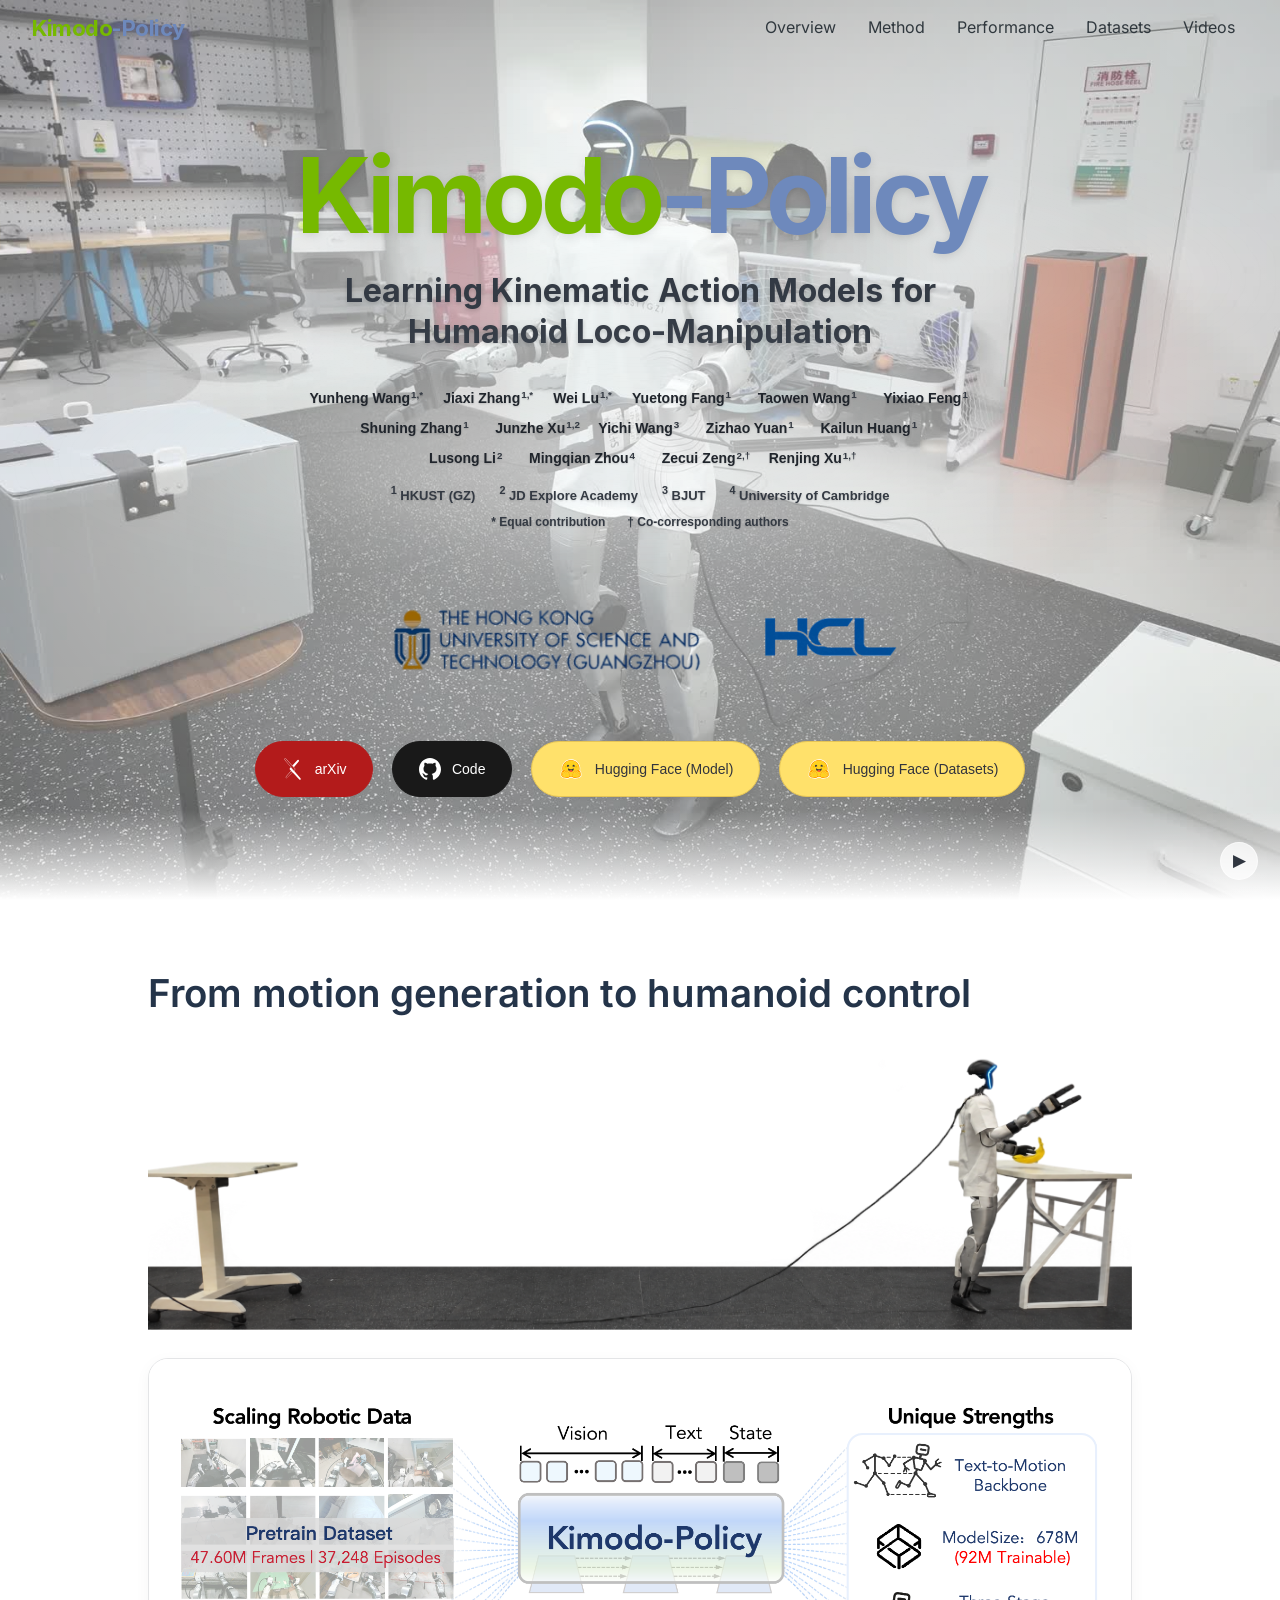
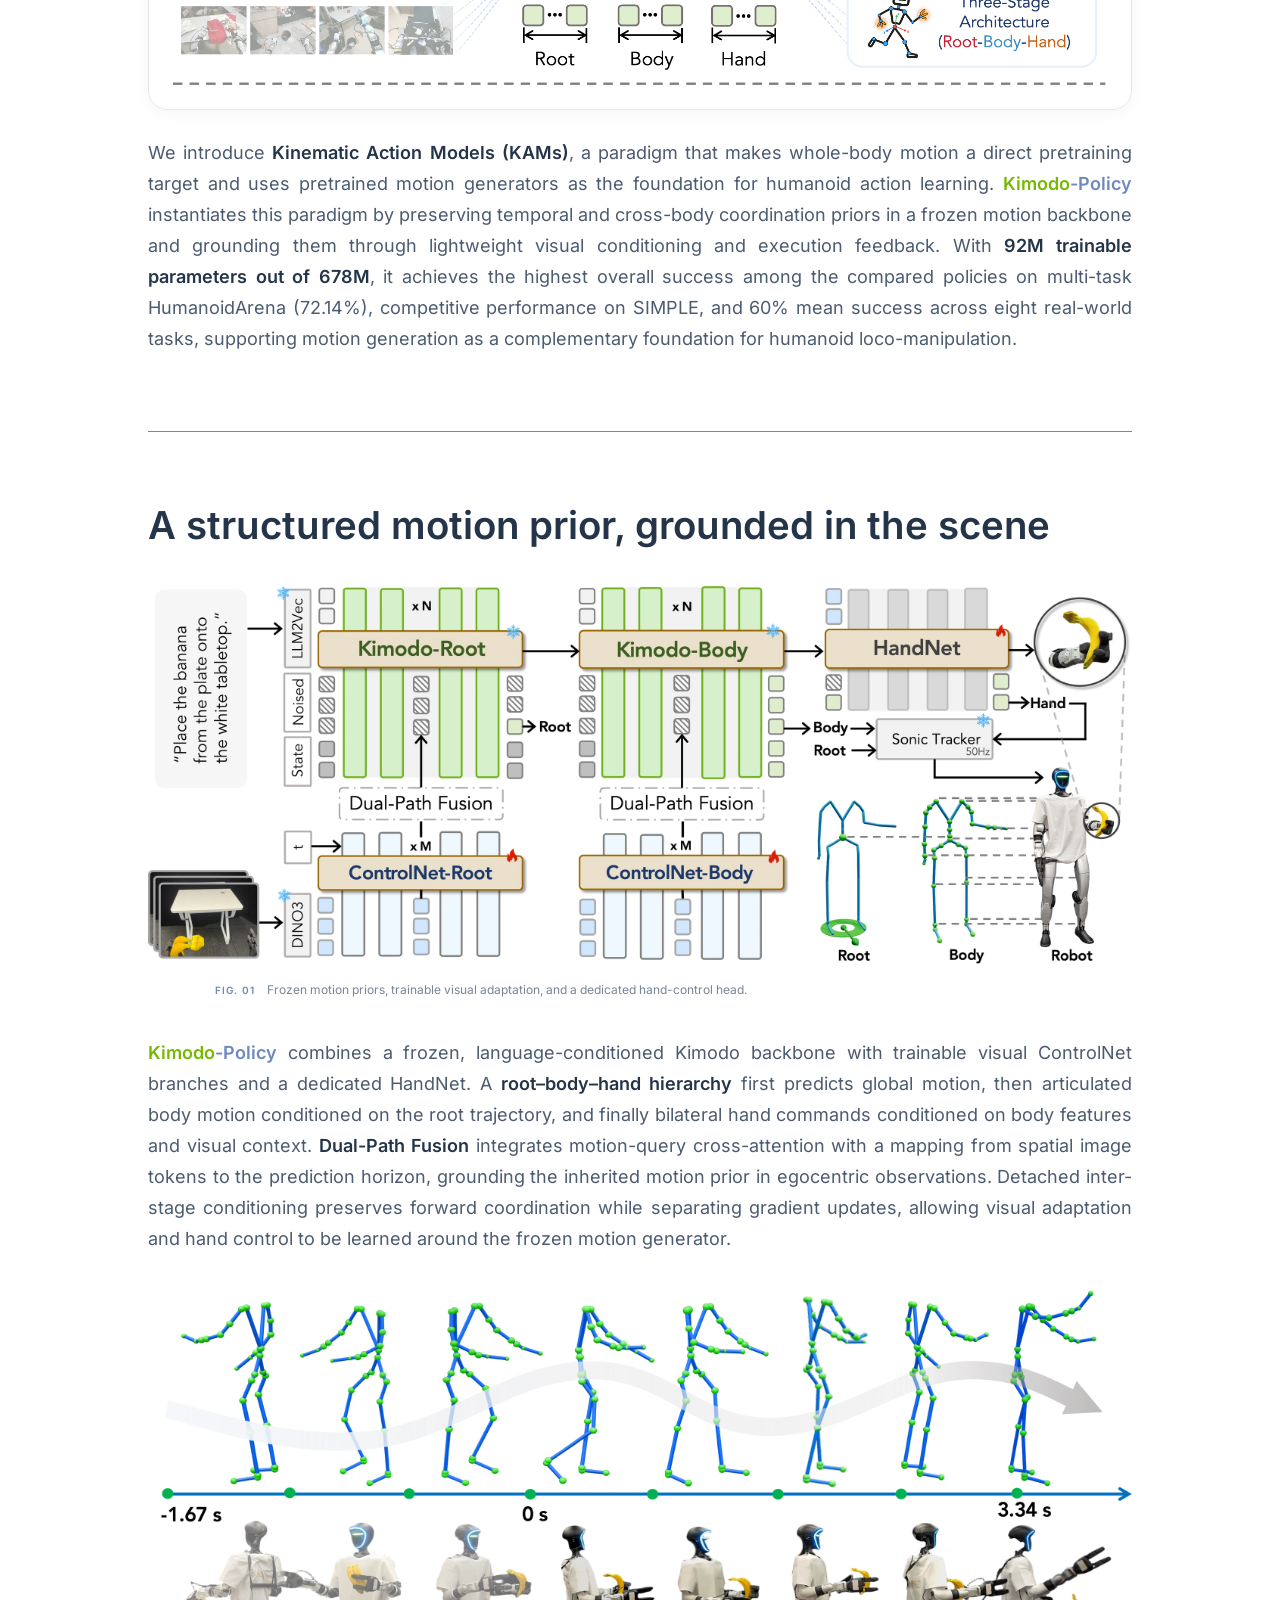
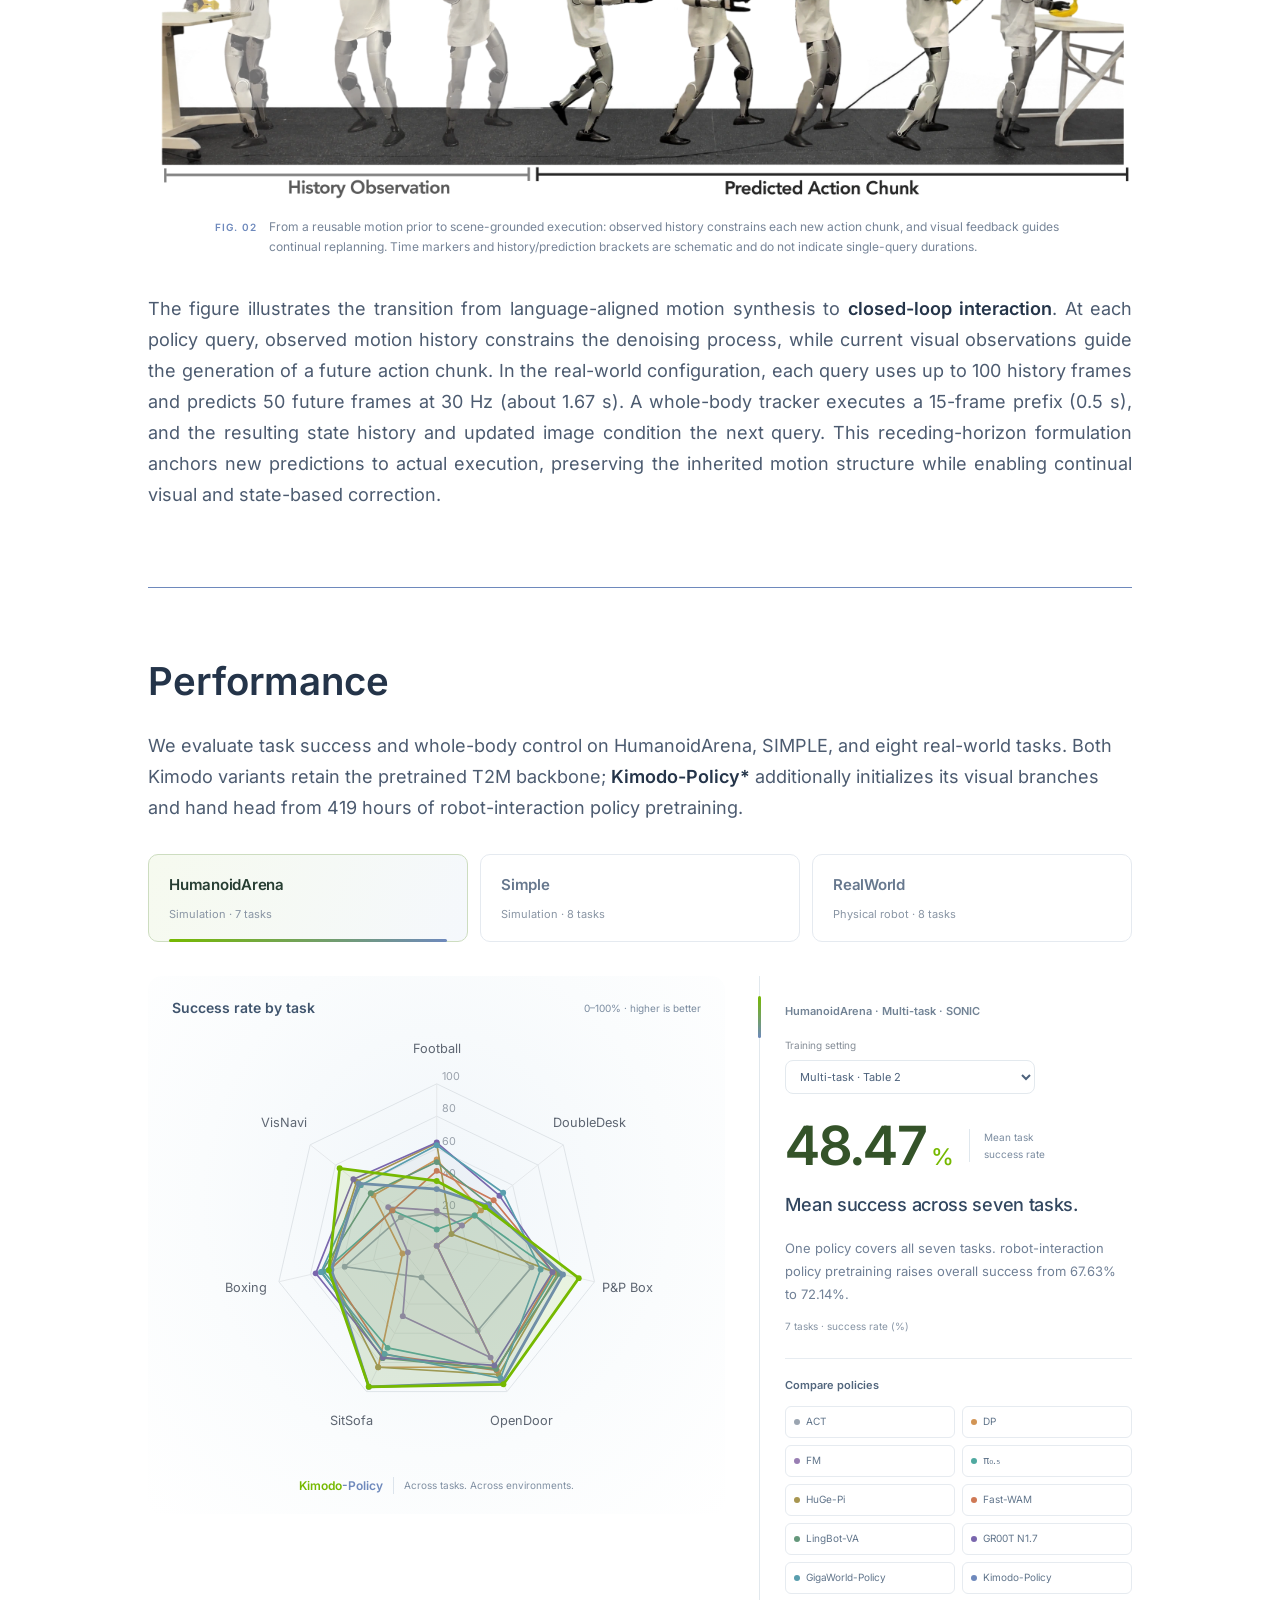
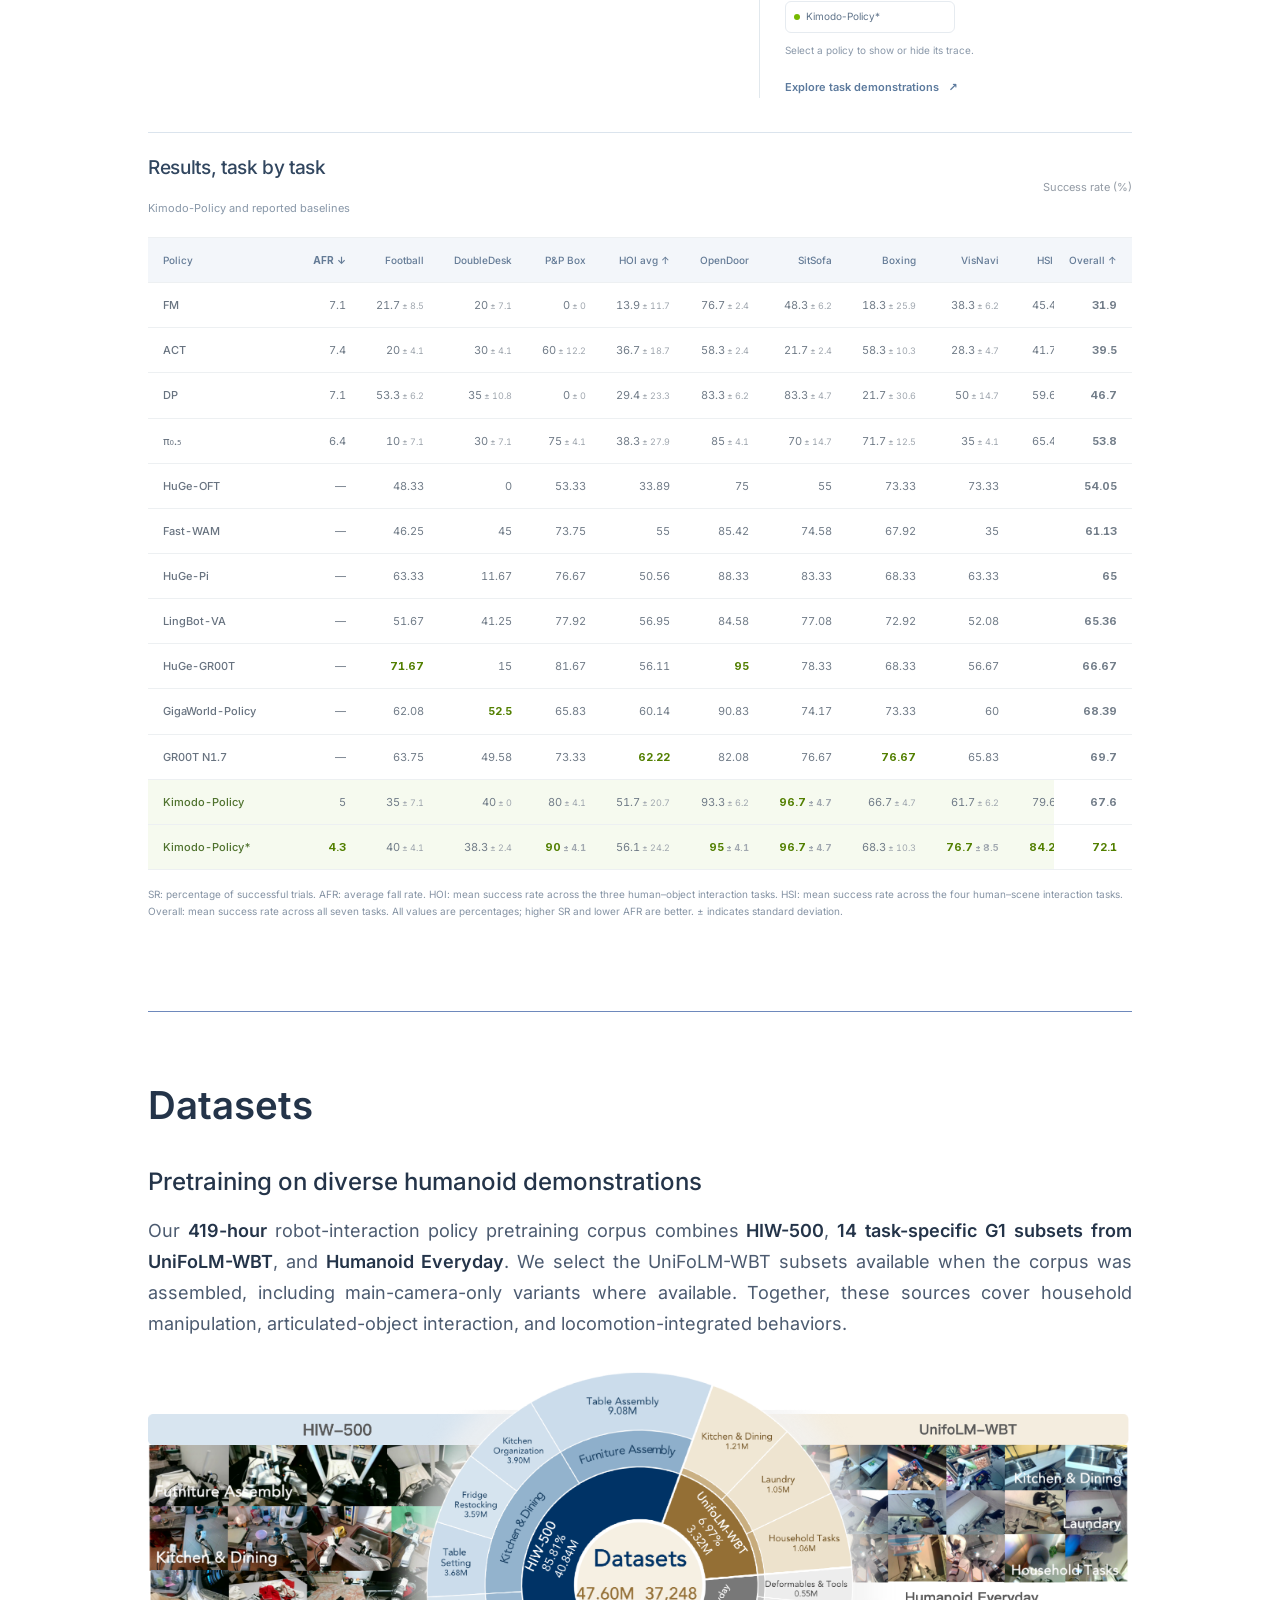
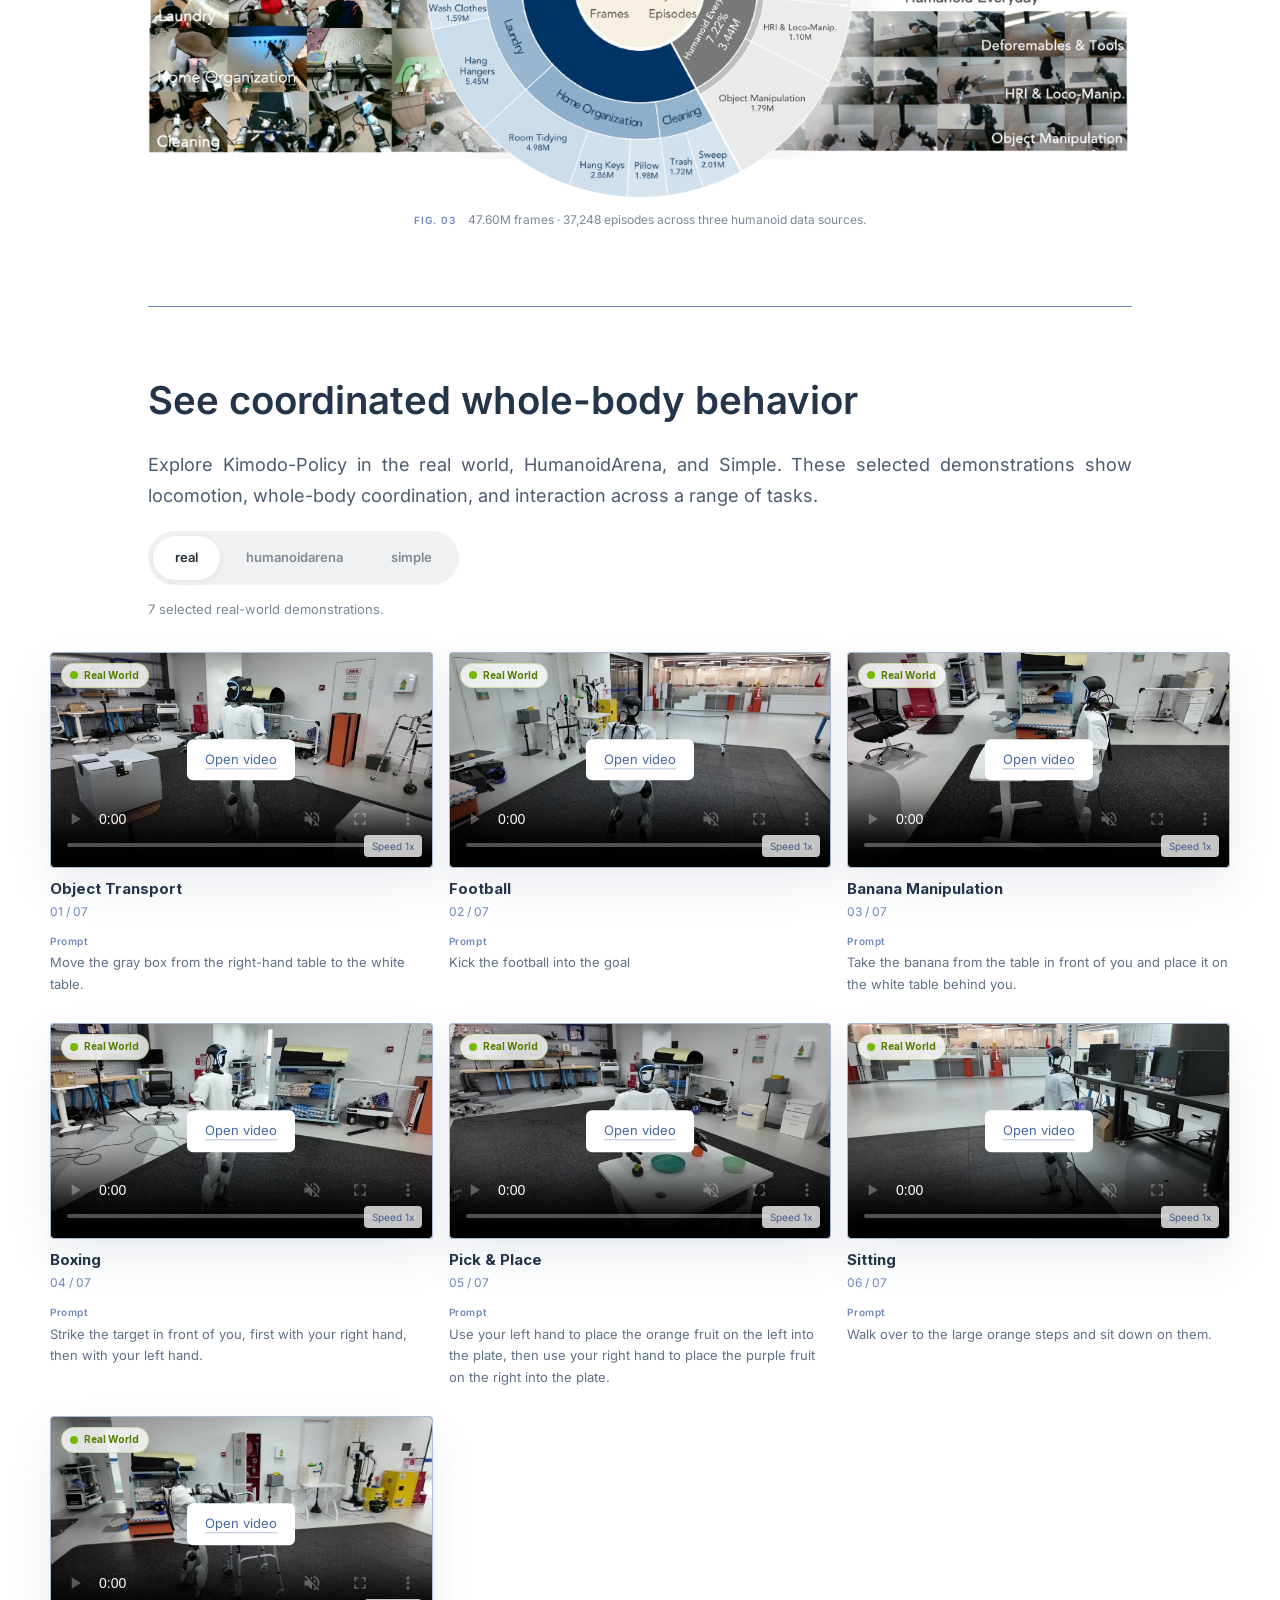
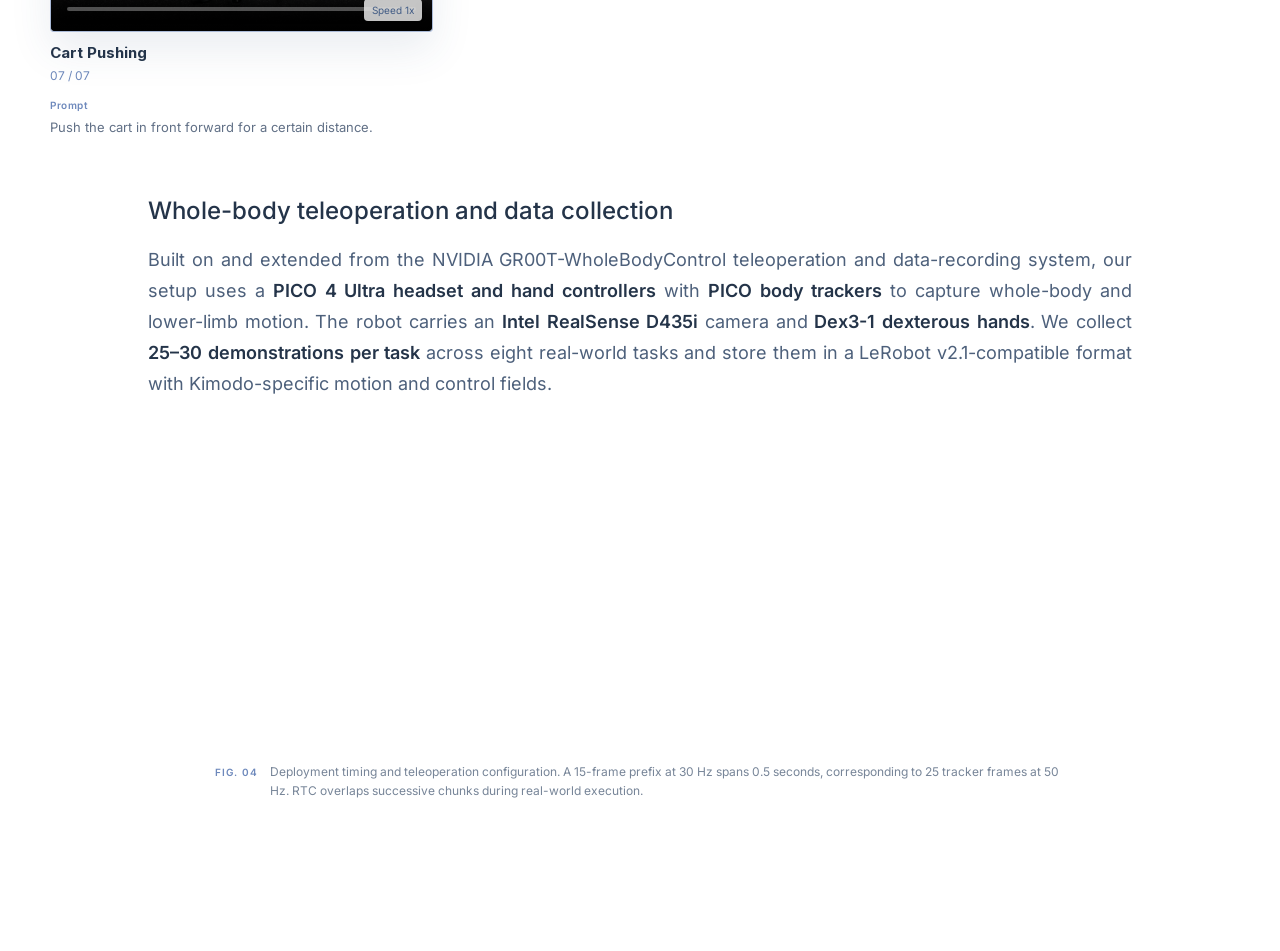
==== index.html @ 3dc5b8a3 "Align website results and descriptions with published arXiv paper" ====
<!doctype html>
<html lang="en">
<head>
<meta charset="utf-8"><meta name="viewport" content="width=device-width, initial-scale=1">
<title>Kimodo-Policy: Learning Kinematic Action Models for Humanoid Loco-Manipulation</title>
<meta name="description" content="Kimodo-Policy introduces Kinematic Action Models: adapting pretrained text-to-motion priors for visually grounded, closed-loop humanoid control through root–body–hand generation.">
<link rel="icon" type="image/png" href="figure/icon.png?v=b0da17e1">
<meta name="theme-color" content="#ffffff"><link rel="stylesheet" href="styles.css?v=20261109-cover2">
<link rel="preload" href="assets/inter-latin-bold.woff2" as="font" type="font/woff2" crossorigin>
</head>
<body><header class="site-header">
<nav class="sticky-nav" aria-label="Site navigation">
<a class="nav-brand" href="#top"><span class="kimodo">Kimodo</span><span class="policy">-Policy</span></a>
<div class="sticky-nav-links">
<a href="#overview">Overview</a>
<a href="#method">Method</a>
<a href="#performance">Performance</a>
<a href="#datasets">Datasets</a>
<a href="#videos">Videos</a>
</div></nav></header><main>
<section id="top" class="hero" aria-labelledby="paper-title">
<div class="hero-background" aria-hidden="true"><video id="cover-video" class="cover-player is-active" muted playsinline preload="auto" width="1920" height="1080" poster="assets/transportation-poster.jpg" tabindex="-1"></video><video id="cover-video-next" class="cover-player" muted playsinline preload="none" width="1920" height="1080" tabindex="-1"></video></div>
<div class="hero-content">
<h1 id="paper-title"><span class="paper-brand"><span class="kimodo">Kimodo</span><span class="policy">-Policy</span></span><span class="paper-title-detail">Learning Kinematic Action Models for <span class="paper-title-ending">Humanoid Loco-Manipulation</span></span></h1>
<div class="hero-byline"><div class="authors" aria-label="Authors">
<div class="author-row"><span>Yunheng Wang<sup>1,*</sup></span><span>Jiaxi Zhang<sup>1,*</sup></span><span>Wei Lu<sup>1,*</sup></span><span>Yuetong Fang<sup>1</sup></span><span>Taowen Wang<sup>1</sup></span><span>Yixiao Feng<sup>1</sup></span></div>
<div class="author-row"><span>Shuning Zhang<sup>1</sup></span><span>Junzhe Xu<sup>1,2</sup></span><span>Yichi Wang<sup>3</sup></span><span>Zizhao Yuan<sup>1</sup></span><span>Kailun Huang<sup>1</sup></span></div>
<div class="author-row"><span>Lusong Li<sup>2</sup></span><span>Mingqian Zhou<sup>4</sup></span><span>Zecui Zeng<sup>2,†</sup></span><span>Renjing Xu<sup>1,†</sup></span></div>
</div>
<p class="affiliations"><span><sup>1</sup> HKUST (GZ)</span><span><sup>2</sup> JD Explore Academy</span><span><sup>3</sup> BJUT</span><span><sup>4</sup> University of Cambridge</span></p>
<p class="author-notes"><span>* Equal contribution</span><span>† Co-corresponding authors</span></p></div>
<div class="affiliation-logos"><img class="university-logo" src="cover-media/hksutgz.png" width="330" height="81" alt="The Hong Kong University of Science and Technology (Guangzhou)"><img class="lab-logo" src="cover-media/hcllab.png" width="532" height="532" alt="Humanoid Computing Lab"></div>
<div class="hero-actions">
<a class="button button-arxiv" href="https://arxiv.org/pdf/2611.11554" target="_blank" rel="noopener noreferrer" title="Read the paper (PDF)"><img class="brand-logo" src="assets/arxiv.svg" alt="" width="22" height="22"> arXiv</a>
<a class="button button-code" href="https://github.com/kimodo-policy/kimodo-policy" target="_blank" rel="noopener noreferrer"><img class="brand-logo" src="assets/github.svg" alt="" width="22" height="22"> Code</a>
<a class="button button-huggingface" href="https://huggingface.co/YunhengWang/kimodo-policy" target="_blank" rel="noopener noreferrer"><img class="brand-logo" src="assets/huggingface.svg" alt="" width="26" height="26"> Hugging Face (Model)</a>
<a class="button button-huggingface" href="https://huggingface.co/datasets/YunhengWang/kimodo-policy" target="_blank" rel="noopener noreferrer"><img class="brand-logo" src="assets/huggingface.svg" alt="" width="26" height="26"> Hugging Face (Datasets)</a>
</div></div>
<button class="video-toggle" type="button" aria-label="Pause background video" aria-pressed="false"><span aria-hidden="true">Ⅱ</span></button>
</section>
<article class="paper-content" aria-label="Kimodo-Policy research overview">
<section id="overview" class="paper-section" aria-labelledby="overview-title">
<h2 id="overview-title">From motion generation to humanoid control</h2>
<div class="overview-visuals">
<figure class="overview-motion" aria-label="From skeletal motion through articulated humanoid motion to real-world execution">
<img class="overview-motion-sequence" data-src="figure/overview0.png" width="3615" height="1024" alt="A whole-body motion sequence progresses from a skeletal representation to a physical humanoid manipulating a banana." decoding="async">
<img class="overview-motion-overlay" data-src="figure/overviewbackground.png" width="4373" height="1157" alt="" aria-hidden="true" decoding="async">
</figure>
<figure class="overview-diagram">
<div class="overview-diagram-image"><img data-src="figure/overview.png" width="3620" height="1173" alt="Kimodo-Policy combines pretraining demonstrations, a text-to-motion backbone, and a root–body–hand architecture, with 678M total parameters and 92M trainable parameters." loading="lazy" decoding="async"></div>
</figure>
</div>
<p>We introduce <strong>Kinematic Action Models (KAMs)</strong>, a paradigm that makes whole-body motion a direct pretraining target and uses pretrained motion generators as the foundation for humanoid action learning. <strong class="project-name"><span class="kimodo">Kimodo</span><span class="policy">-Policy</span></strong> instantiates this paradigm by preserving temporal and cross-body coordination priors in a frozen motion backbone and grounding them through lightweight visual conditioning and execution feedback. With <strong>92M trainable parameters out of 678M</strong>, it achieves the highest overall success among the compared policies on multi-task HumanoidArena (72.14%), competitive performance on SIMPLE, and 60% mean success across eight real-world tasks, supporting motion generation as a complementary foundation for humanoid loco-manipulation.</p>
</section>
<section id="method" class="paper-section" aria-labelledby="method-title">
<h2 id="method-title">A structured motion prior, grounded in the scene</h2>
<figure class="paper-figure"><img data-src="figure/method-20261107.webp" width="2600" height="1018" alt="Frozen Kimodo root and body denoisers with trainable visual ControlNet branches and HandNet." loading="lazy" decoding="async"><figcaption><span class="figure-number">FIG. 01</span><span class="figure-caption-text">Frozen motion priors, trainable visual adaptation, and a dedicated hand-control head.</span></figcaption></figure>
<p><strong class="project-name"><span class="kimodo">Kimodo</span><span class="policy">-Policy</span></strong> combines a frozen, language-conditioned Kimodo backbone with trainable visual ControlNet branches and a dedicated HandNet. A <strong>root–body–hand hierarchy</strong> first predicts global motion, then articulated body motion conditioned on the root trajectory, and finally bilateral hand commands conditioned on body features and visual context. <strong>Dual-Path Fusion</strong> integrates motion-query cross-attention with a mapping from spatial image tokens to the prediction horizon, grounding the inherited motion prior in egocentric observations. Detached inter-stage conditioning preserves forward coordination while separating gradient updates, allowing visual adaptation and hand control to be learned around the frozen motion generator.</p>
<figure class="paper-figure"><img data-src="figure/motion-prior-transfer-20261109.webp" width="2600" height="1358" alt="A skeletal motion sequence above a physical humanoid transporting a banana, illustrating motion-history constraints and predicted action chunks." loading="lazy" decoding="async"><figcaption><span class="figure-number">FIG. 02</span><span class="figure-caption-text">From a reusable motion prior to scene-grounded execution: observed history constrains each new action chunk, and visual feedback guides continual replanning. Time markers and history/prediction brackets are schematic and do not indicate single-query durations.</span></figcaption></figure>
<p>The figure illustrates the transition from language-aligned motion synthesis to <strong>closed-loop interaction</strong>. At each policy query, observed motion history constrains the denoising process, while current visual observations guide the generation of a future action chunk. In the real-world configuration, each query uses up to 100 history frames and predicts 50 future frames at 30 Hz (about 1.67 s). A whole-body tracker executes a 15-frame prefix (0.5 s), and the resulting state history and updated image condition the next query. This receding-horizon formulation anchors new predictions to actual execution, preserving the inherited motion structure while enabling continual visual and state-based correction.</p>
</section>
<section id="performance" class="paper-section evaluation" aria-labelledby="performance-title">
<h2 id="performance-title">Performance</h2>
<p>We evaluate task success and whole-body control on HumanoidArena, SIMPLE, and eight real-world tasks. Both Kimodo variants retain the pretrained T2M backbone; <strong>Kimodo-Policy*</strong> additionally initializes its visual branches and hand head from 419 hours of robot-interaction policy pretraining.</p>
<div class="eval-tabs" role="tablist" aria-label="Evaluation benchmark">
<button id="eval-tab-arena" role="tab" aria-selected="true" aria-controls="eval-panel" data-benchmark="arena"><span>HumanoidArena</span><small>Simulation · 7 tasks</small></button>
<button id="eval-tab-simple" role="tab" aria-selected="false" aria-controls="eval-panel" tabindex="-1" data-benchmark="simple"><span>Simple</span><small>Simulation · 8 tasks</small></button>
<button id="eval-tab-real" role="tab" aria-selected="false" aria-controls="eval-panel" tabindex="-1" data-benchmark="real"><span>RealWorld</span><small>Physical robot · 8 tasks</small></button>
</div>
<div class="eval-panel" id="eval-panel" role="tabpanel" aria-labelledby="eval-tab-arena" tabindex="0">
<div class="eval-chart"><div class="eval-chart-heading"><h3 id="eval-chart-title">Success rate by task</h3><span>0–100% · higher is better</span></div>
<div id="eval-radar-wrap"><svg id="eval-radar" viewBox="0 0 560 460" role="img" aria-label="Success rate by task; exact values in the following table"></svg></div><div id="eval-bars" hidden></div>
<div class="eval-chart-caption"><span class="kimodo">Kimodo</span><span class="policy">-Policy</span><span>Across tasks. Across environments.</span></div>
</div>
<div class="eval-story"><span class="eval-eyebrow" id="eval-eyebrow"></span>
<label class="eval-setting" id="eval-setting">Training setting<select id="arena-setting"><option value="multi">Multi-task · Table 2</option><option value="single">Single-task · Table 1</option></select></label>
<div class="eval-result"><div class="eval-big"><span id="eval-value">72.14</span><span>%</span></div><span class="eval-result-label">Mean task<br>success rate</span></div>
<h3 id="eval-title"></h3><p id="eval-description"></p><div class="eval-footnote" id="eval-footnote"></div>
<div class="eval-models"><h4>Compare policies</h4><div id="eval-legend" class="eval-legend" role="group" aria-label="Toggle model results"></div><p class="eval-hint" id="eval-hint">Select a policy to show or hide its trace.</p></div>
<a class="eval-video-link" href="#videos">Explore task demonstrations <span aria-hidden="true">↗</span></a>
</div></div>
<div class="eval-comparison"><div class="eval-comparison-heading"><div><h3>Results, task by task</h3><p class="eval-table-subtitle">Kimodo-Policy and reported baselines</p></div><span>Success rate (%)</span></div>
<div class="eval-table-scroll" role="region" aria-label="Evaluation values; scroll horizontally for all tasks" tabindex="0"><table id="eval-table"><caption class="sr-only">Success rates reported in the Kimodo-Policy paper</caption><thead></thead><tbody></tbody></table></div><p id="eval-table-note"></p></div>
</section>
<section id="datasets" class="paper-section" aria-labelledby="datasets-title">
<h2 id="datasets-title">Datasets</h2>
<h3 id="pretraining">Pretraining on diverse humanoid demonstrations</h3>
<p>Our <strong>419-hour</strong> robot-interaction policy pretraining corpus combines <strong>HIW-500</strong>, <strong>14 task-specific G1 subsets from UniFoLM-WBT</strong>, and <strong>Humanoid Everyday</strong>. We select the UniFoLM-WBT subsets available when the corpus was assembled, including main-camera-only variants where available. Together, these sources cover household manipulation, articulated-object interaction, and locomotion-integrated behaviors.</p>
<figure class="pretrain-figure">
<div class="pretrain-composition" aria-label="Pretraining dataset composition">
<div class="pretrain-part pretrain-left" tabindex="0" role="img" aria-label="HIW-500: household task demonstrations"><img data-src="figure/pretrainleft.png" width="2439" height="1770" alt="" loading="lazy" decoding="async"></div>
<div class="pretrain-part pretrain-middle" tabindex="0" role="img" aria-label="Dataset composition: 47.60 million frames and 37,248 episodes"><img data-src="figure/pretrainmiddle.png" width="2657" height="2162" alt="" loading="lazy" decoding="async"></div>
<div class="pretrain-part pretrain-right" tabindex="0" role="img" aria-label="UniFoLM-WBT and Humanoid Everyday task demonstrations"><img data-src="figure/pretrainright.png" width="2719" height="1773" alt="" loading="lazy" decoding="async"></div>
</div><figcaption><span class="figure-number">FIG. 03</span><span class="figure-caption-text">47.60M frames · 37,248 episodes across three humanoid data sources.</span></figcaption></figure>
</section>
<section id="videos" class="paper-section video-gallery" aria-labelledby="videos-title">
<h2 id="videos-title">See coordinated whole-body behavior</h2>
<p>Explore Kimodo-Policy in the real world, HumanoidArena, and Simple. These selected demonstrations show locomotion, whole-body coordination, and interaction across a range of tasks.</p>
<div class="eval-tabs video-tabs" role="tablist" aria-label="Video benchmark">
<button id="video-tab-real" type="button" role="tab" aria-selected="true" aria-controls="video-panel" data-video-set="real">real</button>
<button id="video-tab-humanoidarena" type="button" role="tab" aria-selected="false" aria-controls="video-panel" tabindex="-1" data-video-set="humanoidarena">humanoidarena</button>
<button id="video-tab-simple" type="button" role="tab" aria-selected="false" aria-controls="video-panel" tabindex="-1" data-video-set="simple">simple</button>
</div>
<p id="video-summary" class="video-summary" aria-live="polite"></p>
<div id="video-panel" role="tabpanel" aria-labelledby="video-tab-real" tabindex="0"><div id="task-video-grid" class="task-video-grid"></div></div>
<div id="real-deployment" class="real-deployment">
<h3>Whole-body teleoperation and data collection</h3>
<p>Built on and extended from the NVIDIA GR00T-WholeBodyControl teleoperation and data-recording system, our setup uses a <strong>PICO 4 Ultra headset and hand controllers</strong> with <strong>PICO body trackers</strong> to capture whole-body and lower-limb motion. The robot carries an <strong>Intel RealSense D435i</strong> camera and <strong>Dex3-1 dexterous hands</strong>. We collect <strong>25–30 demonstrations per task</strong> across eight real-world tasks and store them in a LeRobot v2.1-compatible format with Kimodo-specific motion and control fields.</p>
<figure class="paper-figure"><img data-src="figure/deployment-setup-20261107.webp" width="2600" height="829" alt="Closed-loop execution timing with overlapping action chunks, alongside PICO 4 Ultra teleoperation, D435i camera, and Dex3-1 hands." loading="lazy" decoding="async"><figcaption><span class="figure-number">FIG. 04</span><span class="figure-caption-text">Deployment timing and teleoperation configuration. A 15-frame prefix at 30 Hz spans 0.5 seconds, corresponding to 25 tracker frames at 50 Hz. RTC overlaps successive chunks during real-world execution.</span></figcaption></figure>
</div>
<noscript><p>Enable JavaScript to browse the video collections.</p></noscript>
</section>
</article>
</main><script src="script.js"></script><script src="performance-data.js?v=20261110-arxiv"></script><script src="performance.js?v=20261110-arxiv"></script><script src="videos-data.js?v=20261107-r6"></script><script src="videos.js?v=20261107-r6"></script></body></html>
---- styles.css ----
@font-face{font-family:Inter;src:url('assets/inter-latin-bold.woff2') format('woff2');font-weight:700;font-display:swap}
:root{--background:#fff;--content-inset:0px;--font-sans:-apple-system,BlinkMacSystemFont,'Segoe UI','Helvetica Neue',Arial,sans-serif}
*{box-sizing:border-box}body{margin:0;background:#fff;color:#242629;font-family:var(--font-sans);line-height:1.65;-webkit-font-smoothing:antialiased}a{color:inherit;text-decoration:none}button{font:inherit}p{margin-top:0}:focus-visible{outline:3px solid #6e89bc;outline-offset:5px}
.hero {
  --hero-video-opacity: 0.82;
  --hero-inset: clamp(32px, 5vh, 88px);
  position: relative;
  isolation: isolate;
  overflow: hidden;
  text-align: center;
  display: flex;
  flex-direction: column;
  justify-content: center;
  min-height: 100vh;
  min-height: 100dvh;
  /* Fill the viewport while keeping the sidebar gutter for the sections below. */
  margin-left: calc(-1 * var(--content-inset));
  padding-block: var(--hero-inset);
}
.hero-background {
  position: absolute;
  inset: 0;
  z-index: -1;
  pointer-events: none;
  background: var(--background);
}
.hero-background video {
  display: block;
  width: 100%;
  height: 100%;
  object-fit: cover;
  object-position: center;
  opacity: var(--hero-video-opacity);
}
.hero-background::after {
  content: '';
  position: absolute;
  inset: 0;
  background:
    radial-gradient(ellipse at 50% 45%, rgb(255 255 255 / 50%) 0%, rgb(255 255 255 / 32%) 55%, rgb(255 255 255 / 6%) 100%),
    linear-gradient(to bottom, transparent 90%, #fff 100%);
}
.hero-content {
  display: flex;
  flex-direction: column;
  justify-content: space-between;
  gap: 36px;
  width: min(1600px, calc(100% - clamp(40px, 10vw, 280px)));
  min-height: min(940px, calc(92dvh - 2 * var(--hero-inset)));
}
.hero-byline {
  position: relative;
  isolation: isolate;
  display: flex;
  flex-direction: column;
  align-items: center;
  color: #20252c;
  font-weight: 600;
  text-shadow: 0 1px 2px rgb(0 0 0 / 16%);
}
#paper-title::before,
.hero-byline::before {
  content: '';
  position: absolute;
  z-index: -1;
  pointer-events: none;
  /* Feather only the scrim; the video and lettering keep their sharpness. */
  filter: blur(clamp(20px, 2.5vw, 40px));
}
#paper-title::before {
  inset: -56px -88px;
  background: radial-gradient(ellipse closest-side at 50% 60%,
    rgb(255 255 255 / 30%) 0%,
    rgb(255 255 255 / 25%) 30%,
    rgb(255 255 255 / 14%) 55%,
    rgb(255 255 255 / 5%) 76%,
    rgb(255 255 255 / 0%) 100%);
}
.hero-byline::before {
  inset: -48px -72px;
  background: radial-gradient(ellipse closest-side,
    rgb(255 255 255 / 38%) 0%,
    rgb(255 255 255 / 30%) 30%,
    rgb(255 255 255 / 17%) 55%,
    rgb(255 255 255 / 6%) 76%,
    rgb(255 255 255 / 0%) 100%);
}
.hero-byline sup {
  color: #343a43;
}

.authors {
  display: grid;
  grid-template-columns: repeat(5, max-content);
  align-self: center;
  justify-content: space-between;
  width: min(100%, clamp(760px, 60vw, 1240px));
  gap: 14px clamp(8px, 1vw, 24px);
  font-size: clamp(16px, 1.05vw, 24px);
}
.authors > span,
.affiliations > span {
  white-space: nowrap;
}
.authors sup,
.affiliations sup {
  position: relative;
  top: -0.5em;
  line-height: 0;
  vertical-align: baseline;
}
.authors sup {
  display: inline-block;
  width: 0;
  margin-left: 0;
  left: 2px;
  text-align: left;
  font-size: 0.7em;
}
.affiliations {
  display: flex;
  flex-wrap: wrap;
  justify-content: center;
  gap: 6px clamp(22px, 3vw, 64px);
  color: #343a43;
  font-size: clamp(14px, 1vw, 20px);
  margin: 22px 0 0;
}
.author-notes {
  display: flex;
  flex-wrap: wrap;
  justify-content: center;
  gap: 4px 28px;
  margin: 12px 0 0;
  color: #343a43;
  font-size: clamp(12px, 0.72vw, 16px);
}
.hero-actions {
  display: flex;
  justify-content: center;
  flex-wrap: wrap;
  gap: clamp(16px, 1.5vw, 32px);
  margin: 0;
}
.hero-actions .button {
  padding: 14px clamp(24px, 2vw, 44px);
  font-size: clamp(14px, 0.9vw, 18px);
}
.button {
  display: inline-flex;
  align-items: center;
  justify-content: center;
  gap: 11px;
  border-radius: 100px;
  padding: 12px 21px;
  font-size: 0.875rem;
  font-weight: 500;
  min-height: 48px;
  border: 1px solid transparent;
  box-shadow: 0 2px 4px rgba(24, 28, 33, 0.035);
  transition:
    background 0.2s,
    transform 0.2s;
}
.button:hover {
  transform: translateY(-2px);
}

.button[aria-disabled="true"] {
  cursor: default;
}
.button[aria-disabled="true"]:hover {
  transform: none;
}
.button-status {
  color: #d4d4d8;
  font-size: 0.75rem;
  white-space: nowrap;
  padding-left: 10px;
  border-left: 1px solid #ffffff40;
}
.brand-logo {
  display: block;
  width: 22px;
  height: 22px;
  object-fit: contain;
  flex-shrink: 0;
}
.button-arxiv {
  background: #b31b1b;
  border-color: #b31b1b;
  color: #fff;
}
.button-arxiv[href]:hover {
  background: #9f1818;
}
.button-code {
  background: #191919;
  border-color: #191919;
  color: #fff;
}
.button-code[href]:hover {
  background: #303030;
}
.button-huggingface {
  background: #ffe16b;
  border-color: #e5c456;
  color: #32343d;
}
.button-huggingface[href]:hover {
  background: #ffd954;
}
.button-huggingface .brand-logo {
  width: 26px;
  height: 26px;
}
#paper-title {
  position: relative;
  isolation: isolate;
  font-size: inherit;
  letter-spacing: normal;
  line-height: 1;
  margin: 0;
}
.paper-brand {
  display: block;
  width: clamp(260px, 23vw, 560px);
  margin-inline: auto;
}
.paper-brand img {
  display: block;
  width: 100%;
  height: auto;
  filter: drop-shadow(0 2px 4px rgb(0 0 0 / 20%)) drop-shadow(0 5px 12px rgb(0 0 0 / 10%));
}
#paper-title .paper-title-detail {
  display: block;
  margin-top: clamp(24px, 3vh, 42px);
  color: #333a44;
  font-family: 'Inter', var(--font-sans);
  font-size: clamp(33px, 2.75vw, 66px);
  font-weight: 700;
  font-kerning: normal;
  line-height: 1.22;
  letter-spacing: normal;
  text-wrap: balance;
  text-shadow: 0 2px 4px rgb(0 0 0 / 18%);
}

.hero-content{margin-inline:auto}
.paper-brand{width:auto;font-family:Inter,var(--font-sans);font-size:clamp(58px,7.1vw,132px);font-weight:700;letter-spacing:-.055em;line-height:1.05;white-space:nowrap;filter:drop-shadow(0 2px 4px rgb(0 0 0 / 12%))}
.kimodo{color:#76B900}.policy{color:#6E89BC}
.affiliation-logos{display:flex;justify-content:center;align-self:center;margin:0}
.affiliation-logos img{display:block;width:330px;max-width:75vw;height:auto;object-fit:contain}
.video-toggle{position:absolute;right:22px;bottom:20px;display:grid;place-items:center;width:38px;height:38px;border:1px solid #fff9;border-radius:50%;background:#ffffffb8;color:#303640;cursor:pointer;font-size:17px}
@media(max-width:1000px){.authors{width:min(100%,780px);font-size:15px;column-gap:25px}}
@media(max-width:760px){.hero{padding-block:32px}.hero-content{width:calc(100% - 40px);min-height:0;gap:28px;justify-content:center}#paper-title::before,.hero-byline::before{inset:-30px -15px}.paper-brand{font-size:clamp(40px,10.5vw,70px)}#paper-title .paper-title-detail{font-size:clamp(23px,5.9vw,35px);margin-top:20px}.authors{display:flex;flex-wrap:wrap;justify-content:center;gap:9px 30px;font-size:14px;width:100%;padding-right:18px}.authors sup{font-size:.65em}.affiliations{gap:4px 18px;margin-top:18px;font-size:13px}.author-notes{font-size:11px;gap:4px 18px;margin-top:10px}.affiliation-logos img{width:280px}.hero-actions{gap:12px}.hero-actions .button{padding:12px 22px}.desktop-break{display:none}.hero-background video{object-position:52% center}.video-toggle{right:10px;bottom:10px}}
@media(max-width:480px){.hero-actions{flex-direction:column;align-items:center}.hero-actions .button{width:240px}.hero{padding-block:30px 50px}.hero-content{gap:24px}}
@media(prefers-reduced-motion:no-preference){.hero-content{animation:appear .85s ease-out both}@keyframes appear{from{opacity:0}to{opacity:1}}}
@media(prefers-reduced-motion:reduce){*{transition:none!important;animation:none!important}}

/* OpenHLM-style fixed navigation, with Kimodo green interaction states. */
html{scroll-behavior:smooth;scroll-padding-top:76px}
.sticky-nav{position:fixed;inset:0 0 auto;z-index:100;display:flex;align-items:center;justify-content:space-between;height:56px;padding:0 32px;background:transparent;font-size:16px;transition:background .18s ease,border-color .18s ease;border-bottom:1px solid transparent}
.nav-brand{display:inline-flex;align-items:center;flex-shrink:0;height:56px;font-size:22px;font-weight:700;line-height:1;letter-spacing:-.5px}
.sticky-nav-links{display:flex;align-items:center;gap:6px;height:56px}
.sticky-nav-links a{padding:9px 12px;border:1px solid transparent;border-radius:999px;color:#30383e;white-space:nowrap;transition:background .16s ease,color .16s ease,border-color .16s ease}
.sticky-nav-links a:hover{background:rgb(118 185 0 / 22%);border-color:#76b900;color:#365500;outline-color:#76b900}
.sticky-nav.nav-scrolled{background:rgb(255 255 255 / 88%);backdrop-filter:blur(8px) saturate(118%);-webkit-backdrop-filter:blur(8px) saturate(118%);border-bottom-color:rgb(118 185 0 / 16%)}
.hero{padding-top:max(80px,var(--hero-inset))}
.hero-content{min-height:min(900px,calc(100dvh - 80px - var(--hero-inset)))}
.affiliation-logos{align-items:center;gap:48px}
.affiliation-logos .university-logo{width:330px;max-width:none;height:auto}
.affiliation-logos .lab-logo{width:140px;max-width:none;height:140px;object-fit:contain}
@media(max-width:900px){.sticky-nav{padding-inline:20px}.sticky-nav-links{gap:2px}.sticky-nav-links a{padding:8px 9px;font-size:14px}.nav-brand{font-size:20px}}
@media(max-width:650px){.sticky-nav{height:96px;flex-direction:column;justify-content:center;padding:4px 16px 0;background:rgb(255 255 255 / 85%);backdrop-filter:blur(8px)}.nav-brand{height:36px;font-size:20px}.sticky-nav-links{height:52px;width:100%;overflow-x:auto;scrollbar-width:none;gap:4px}.sticky-nav-links::-webkit-scrollbar{display:none}.sticky-nav-links a{flex-shrink:0;padding:7px 10px;font-size:13px}.hero{padding-top:120px}.hero-content{min-height:0}html{scroll-padding-top:112px}.affiliation-logos{width:100%;gap:20px}.affiliation-logos .university-logo{width:min(60%,280px)}.affiliation-logos .lab-logo{width:100px;height:100px}}
@media(prefers-reduced-motion:reduce){html{scroll-behavior:auto}}

/* Research body: OpenHLM's typography, measure, spacing, and rule treatment. */
@font-face{font-family:Inter;src:url('assets/inter-latin-400.woff2') format('woff2');font-style:normal;font-weight:400;font-display:swap}
@font-face{font-family:Inter;src:url('assets/inter-latin-500.woff2') format('woff2');font-style:normal;font-weight:500;font-display:swap}
@font-face{font-family:Inter;src:url('assets/inter-latin-600.woff2') format('woff2');font-style:normal;font-weight:600;font-display:swap}
.hero-background .cover-player{position:absolute;inset:0;opacity:0}
.hero-background .cover-player.is-active{opacity:var(--hero-video-opacity)}
.paper-content{max-width:1040px;margin:0 auto;padding:0 28px 64px;font-family:Inter,system-ui,-apple-system,BlinkMacSystemFont,'Segoe UI',sans-serif;font-size:16px;color:#243449}
.paper-section{scroll-margin-top:78px;padding:72px 0 76px;border-top:1px solid #6e89bc}
.paper-section:first-child{border-top:0}
.paper-section:last-child{padding-bottom:48px}
.paper-section h2,.paper-section h3{margin:0;font-family:inherit;letter-spacing:0;color:#243449}
.paper-section h2{font-size:clamp(28px,3vw,42px);line-height:1.12;font-weight:600}
.paper-section h3{margin-top:42px;font-size:24px;line-height:1.12;font-weight:500}
.paper-section>p{font-size:18px;line-height:1.72;color:#4c5b70;text-align:justify;text-justify:inter-word;hyphens:auto;-webkit-hyphens:auto;margin:28px 0 0}
.paper-section h3+p{margin-top:20px}
.paper-section strong{font-weight:600;color:#243449}
.paper-section .project-name{color:#6e89bc}
.paper-section a{color:#46699f;text-decoration:underline;text-decoration-color:#6e89bc80;text-underline-offset:4px}
.paper-section a:hover{color:#365500;text-decoration-color:#76b900}
.sticky-nav{font-family:Inter,system-ui,-apple-system,BlinkMacSystemFont,'Segoe UI',sans-serif;opacity:var(--nav-opacity,1);pointer-events:var(--nav-pointer,auto);transition:background .18s ease,box-shadow .18s ease,opacity 80ms linear}
.sticky-nav.nav-scrolled{background:#ffffffe0;backdrop-filter:blur(8px) saturate(118%);-webkit-backdrop-filter:blur(8px) saturate(118%);border-bottom:1px solid rgb(110 137 188 / 16%);box-shadow:none}
.sticky-nav.nav-scrolled .sticky-nav-links a{color:#243449c2}
.sticky-nav.nav-scrolled .sticky-nav-links a:hover{background:rgb(118 185 0 / 8%);border-color:transparent;color:#243449c2}
@media(max-width:650px){.paper-content{padding:0 18px 48px}.paper-section{padding:52px 0 56px;scroll-margin-top:20px}.paper-section>p{font-size:16px;line-height:1.62}.paper-section h3{font-size:22px;margin-top:32px}.hero-actions .button{width:min(100%,300px)}}

html{scroll-padding-top:0}
@media(max-width:650px){.paper-section{scroll-margin-top:112px}}

/* Reading position follows OpenHLM's current-section pill. */
.sticky-nav-links a.active{background:rgb(118 185 0 / 32%);color:#365500;font-weight:600}
.sticky-nav.nav-scrolled .sticky-nav-links a.active{background:rgb(118 185 0 / 18%);border-color:transparent;color:#527f00}

/* Overview: aligned layers, static background and repeating motion reveal. */
.overview-visuals{margin-top:36px}
.overview-motion{position:relative;isolation:isolate;margin:0;width:100%;aspect-ratio:3615/1024;clip-path:inset(1.2% 0 0)}
.overview-motion img{display:block;position:absolute;inset:0;width:100%;height:100%;object-fit:fill}
.overview-motion-sequence{z-index:1}
.overview-motion .overview-motion-overlay{z-index:0;pointer-events:none}
.overview-diagram{margin:28px 0 0;border:1px solid #e4e5e7;border-radius:20px;box-shadow:0 4px 16px rgb(29 29 31 / 4%);overflow:hidden;background:#fff;transition:box-shadow .25s ease,border-color .25s ease}
.overview-diagram:hover{border-color:#6e89bc80;box-shadow:0 8px 26px rgb(29 29 31 / 8%)}
.overview-diagram-image{background:#fff;padding:24px}
.overview-diagram-image img{display:block;width:100%;height:auto;clip-path:inset(1.2% 0 0)}
@media(prefers-reduced-motion:no-preference){
.overview-motion.reveal-ready .overview-motion-sequence{-webkit-mask-image:linear-gradient(to right,#000 0%,#000 50%,transparent 60%,transparent 100%);mask-image:linear-gradient(to right,#000 0%,#000 50%,transparent 60%,transparent 100%);-webkit-mask-size:250% 100%;mask-size:250% 100%;-webkit-mask-repeat:no-repeat;mask-repeat:no-repeat;-webkit-mask-position:100% 0;mask-position:100% 0;transition:none}
.overview-motion.reveal-ready.is-revealed .overview-motion-sequence{-webkit-mask-position:0% 0;mask-position:0% 0;transition:mask-position 8.8s cubic-bezier(.22,.61,.36,1)}
}
@media(max-width:760px){.overview-visuals{margin-top:28px}.overview-diagram{margin-top:20px;border-radius:14px}.overview-diagram-image{padding:12px}}

/* Evaluation: tabbed benchmark stories, animated plots and exact paper values. */
.method-diagram img{clip-path:none}
.evaluation [hidden]{display:none!important}
.eval-heading{display:flex;justify-content:space-between;align-items:flex-end;gap:32px;margin-bottom:30px}
.eval-kicker,.eval-eyebrow{font-size:11px;font-weight:650;letter-spacing:.12em;text-transform:uppercase;color:#737d88}
.eval-kicker{margin-bottom:20px}
.evaluation .eval-heading h2{font-size:46px;line-height:1.12;letter-spacing:-1.8px;margin:0}
.eval-heading h2 span{color:#9298a0}
.eval-heading>p{font-size:14px;line-height:1.65;color:#7c8490;margin:0 0 4px}
.eval-tabs{display:inline-flex;gap:4px;padding:5px;border-radius:100px;background:#f0f1f3;margin-bottom:24px;max-width:100%}
.eval-tabs button{font:inherit;font-size:13px;font-weight:600;border:0;background:transparent;border-radius:100px;padding:11px 22px;color:#818894;cursor:pointer;transition:background .2s,color .2s,box-shadow .2s}
.eval-tabs button[aria-selected=true]{background:white;color:#252c34;box-shadow:0 2px 6px #1e293b12}
.eval-tabs button:hover{color:#527f00}
.evaluation button:focus-visible,.evaluation select:focus-visible{outline:2px solid #76b900;outline-offset:3px}
.eval-panel{display:grid;grid-template-columns:250px minmax(0,1fr);gap:30px;padding:34px;border:1px solid #e2e5e9;border-radius:22px;background:linear-gradient(125deg,#fff 25%,#f9fafc 100%);min-width:0}
.eval-story{padding-top:10px}
.eval-setting{display:block;font-size:11px;color:#858d97;margin-top:19px}
.eval-setting select{display:block;width:100%;margin-top:6px;border:1px solid #e2e5e9;border-radius:8px;background:#fff;padding:8px;font:inherit;font-size:12px;color:#57616e}
.eval-big{display:flex;align-items:baseline;margin:24px 0 14px;letter-spacing:-4px;font-size:74px;font-weight:650;line-height:1.05;font-variant-numeric:tabular-nums;color:#222a34}
.eval-big>span+span{font-size:32px;letter-spacing:-1px;margin-left:3px;color:#a0a7af;font-weight:400}
.evaluation .eval-story h3{font-size:21px;line-height:1.3;letter-spacing:-.5px;margin:0 0 14px}
.eval-story>p{font-size:14px;color:#7c8591;line-height:1.7;margin:0}
.eval-footnote{font-size:11px;line-height:1.6;color:#929aa4;margin-top:20px}
.eval-video-link{display:inline-block;font-size:12px;font-weight:600;color:#587f2b;text-decoration:none;margin-top:24px}
.eval-chart{min-width:0;padding-top:10px}
.eval-chart-heading{display:flex;justify-content:space-between;align-items:center;gap:12px}
.evaluation .eval-chart-heading h3{font-size:13px;margin:0;letter-spacing:0}
.eval-chart-heading>span{font-size:10px;color:#939ca7}
.eval-legend{display:flex;flex-wrap:wrap;gap:7px 14px;margin-top:18px}
.eval-legend button{display:inline-flex;align-items:center;gap:5px;border:0;padding:2px 0;background:none;font:inherit;font-size:10px;color:#75808c;cursor:pointer;transition:opacity .2s}
.eval-legend button::before{content:'';width:7px;height:7px;border-radius:50%;background:var(--series-color)}
.eval-legend button[aria-pressed=false]{opacity:.35;text-decoration:line-through}
.eval-hint{font-size:10px;color:#a0a7af;margin:10px 0 0}
#eval-radar{display:block;width:100%;height:auto;overflow:visible}
.eval-series{transition:opacity .25s;transform-origin:280px 226px}
.eval-animated .eval-series{animation:eval-radar-enter 1s cubic-bezier(.16,1,.3,1) both}
@keyframes eval-radar-enter{from{transform:scale(.15)}to{transform:scale(1)}}
#eval-bars{padding-top:40px}
.eval-bar-row{margin-bottom:28px}
.eval-bar-label{display:flex;justify-content:space-between;gap:12px;font-size:12px;color:#75808c;margin-bottom:10px}
.eval-bar-label strong{color:#343e4b;font-weight:600}
.eval-bar-track{height:12px;background:#e9edf1;border-radius:4px;overflow:hidden}
.eval-bar-fill{height:100%;width:0;border-radius:4px;transition:width 1.1s cubic-bezier(.16,1,.3,1)}
.eval-animated .eval-bar-fill{width:var(--bar-value)}
.eval-comparison{border:1px solid #e2e5e9;border-radius:18px;margin-top:22px;overflow:hidden;background:white}
.eval-comparison-heading{display:flex;justify-content:space-between;align-items:center;gap:16px;padding:24px 26px}
.evaluation .eval-comparison h3{margin:7px 0 0;font-size:17px;letter-spacing:-.3px}
.eval-comparison-heading>span{font-size:11px;color:#929aa4}
.eval-table-scroll{overflow:auto;max-width:100%}
#eval-table{border-collapse:collapse;width:100%;font-size:11px;text-align:right;white-space:nowrap;font-variant-numeric:tabular-nums}
#eval-table th,#eval-table td{padding:13px 15px;border-top:1px solid #edf0f2}
#eval-table thead th{font-size:10px;font-weight:500;color:#88919c;background:#fafbfc}
#eval-table th:first-child{text-align:left;position:sticky;left:0;background:#fff;z-index:1;min-width:150px}
#eval-table thead th:first-child{background:#fafbfc}
#eval-table tbody th{font-weight:500;color:#687380}
#eval-table td{color:#727d89}
#eval-table td small{font-size:9px;color:#a1a8b0}
#eval-table .eval-ours th,#eval-table .eval-ours td{background:#f6faef}
#eval-table .eval-best{font-weight:700;color:#527f00}
#eval-table td:last-child{font-weight:650}
#eval-table-note{font-size:11px;line-height:1.65;color:#929aa4;padding:16px 26px;margin:0;border-top:1px solid #edf0f2}
@media(max-width:900px){.eval-panel{grid-template-columns:220px minmax(0,1fr);padding:25px;gap:18px}.eval-big{font-size:64px}.eval-heading>p{max-width:220px}.eval-chart-heading{align-items:flex-start;flex-direction:column;gap:5px}}
@media(max-width:650px){.eval-heading{display:block}.evaluation .eval-heading h2{font-size:36px}.eval-heading>p{margin-top:18px;max-width:none}.eval-tabs{display:flex}.eval-tabs button{flex:1;font-size:11px;padding:10px 8px}.eval-panel{grid-template-columns:minmax(0,1fr);padding:22px;gap:28px}.eval-story{padding:0}.eval-setting select{max-width:230px}.eval-big{font-size:72px}.eval-chart-heading{flex-direction:row}.eval-legend button{font-size:11px}.eval-comparison-heading{padding:20px;align-items:flex-start}.eval-comparison-heading>span{white-space:nowrap;font-size:9px}.evaluation .eval-comparison h3{font-size:15px}.eval-comparison .eval-eyebrow{font-size:9px}#eval-table-note{padding:16px 20px}}
@media(prefers-reduced-motion:reduce){.eval-animated .eval-series{animation:none}.eval-bar-fill{transition:none}.eval-series{transition:none}}

.evaluation .sr-only{position:absolute;width:1px;height:1px;padding:0;margin:-1px;overflow:hidden;clip:rect(0,0,0,0);white-space:nowrap;border:0}

/* OpenHLM task gallery: three-column video frames, tags and compact captions. */
.video-gallery .video-tabs{margin-top:20px;margin-bottom:0}
.video-gallery .video-summary{font-size:13px;color:#7a8797;line-height:1.6;margin:14px 0 0}
.task-video-grid{display:grid;grid-template-columns:repeat(3,minmax(0,1fr));gap:28px 16px;width:min(1180px,calc(100vw - 56px));margin-top:32px;margin-left:50%;transform:translateX(-50%)}
.task-video-card{min-width:0;animation:task-video-enter .35s ease both;animation-delay:var(--card-delay)}
.task-video-frame{position:relative;overflow:hidden;border:1px solid #6e89bc85;border-radius:4px;background:#edf1f6;box-shadow:inset 0 0 0 1px #6e89bc38,0 18px 42px #334f761a}
.task-video-frame video{display:block;width:100%;height:auto;aspect-ratio:16/9;object-fit:contain;background:#10151b;border-radius:inherit}
.task-video-tag{position:absolute;display:inline-flex;align-items:center;gap:6px;left:10px;top:10px;max-width:calc(100% - 20px);padding:6px 9px 6px 8px;border:1px solid #76b9004d;border-radius:999px;background:#fffc;backdrop-filter:blur(10px);color:#527f00;font-size:10px;font-weight:700;line-height:1.15;box-shadow:0 8px 18px #142a161f;pointer-events:none}
.task-video-tag::before{content:'';width:8px;height:8px;flex:0 0 8px;border-radius:50%;background:#76b900}
.video-gallery .task-video-card h3{margin:10px 0 0;font-size:15px;font-weight:700;color:#243449;line-height:1.4;letter-spacing:0}
.video-gallery .task-video-card p{margin:4px 0 0;font-size:12px;color:#6e89bc;line-height:1.5}
.task-video-error{position:absolute;inset:50% auto auto 50%;transform:translate(-50%,-50%);background:white;padding:10px 18px;border-radius:6px;font-size:13px}
.task-video-error[hidden]{display:none}
.video-gallery button:focus-visible{outline:2px solid #76b900;outline-offset:3px}
@keyframes task-video-enter{from{opacity:0;translate:0 8px}to{opacity:1;translate:0 0}}
@media(max-width:900px){.task-video-grid{grid-template-columns:repeat(2,minmax(0,1fr));width:min(820px,calc(100vw - 36px));gap:24px 14px}}
@media(max-width:650px){.task-video-grid{grid-template-columns:1fr;width:min(480px,calc(100vw - 36px));margin-top:26px}.task-video-tag{font-size:9px}.video-gallery .video-tabs{width:100%}}
@media(prefers-reduced-motion:reduce){.task-video-card{animation:none}}

/* Consistent paper headings and real-world rollout annotations. */
.evaluation>.eval-tabs{margin-top:12px}
.evaluation .eval-eyebrow{font-size:12px;font-weight:600;letter-spacing:0;text-transform:none}
.task-video-speed{position:absolute;right:10px;bottom:10px;z-index:2;padding:6px 8px;border-radius:4px;background:#ffffffc2;backdrop-filter:blur(10px);color:#425c85;font-size:10px;line-height:1;pointer-events:none}
.video-gallery .task-video-card .task-video-prompt{margin:12px 0 0;font-size:13px;line-height:1.65;color:#617086;text-align:left}
.task-video-prompt>span{display:block;margin-bottom:3px;font-size:10px;font-weight:600;letter-spacing:.06em;color:#6e89bc}

/* Compact repository browser and research figures. */
.resource-browser{margin:30px 0 44px;border:1px solid #dfe4eb;border-radius:14px;overflow:hidden;background:#fff;box-shadow:0 5px 22px #24344906}
.resource-toolbar{display:flex;align-items:center;justify-content:space-between;gap:16px;padding:17px 22px;background:#f9fafb;border-bottom:1px solid #e5e9ee}
.resource-platform{display:flex;align-items:center;gap:9px;font-size:14px;font-weight:600;color:#374151}
.resource-toggle{position:relative;isolation:isolate;display:grid;grid-template-columns:1fr 1fr;background:#e9edf0;border-radius:100px;padding:4px;min-width:200px}
.resource-toggle-thumb{position:absolute;z-index:-1;inset:4px auto 4px 4px;width:calc(50% - 4px);border-radius:100px;background:white;box-shadow:0 1px 5px #24344914;transition:transform .25s ease}
.resource-toggle.show-datasets .resource-toggle-thumb{transform:translateX(100%)}
.resource-toggle button{border:0;background:none;border-radius:100px;padding:8px 15px;font:inherit;font-size:12px;font-weight:600;color:#7b8591;cursor:pointer}
.resource-toggle button[aria-selected=true]{color:#527f00}
.resource-toggle button:focus-visible{outline:2px solid #76b900;outline-offset:1px}
.resource-repo{display:flex;align-items:center;flex-wrap:wrap;gap:12px;padding:26px 26px 0}
.resource-avatar{display:grid;place-items:center;width:34px;height:34px;background:#eaf1df;border-radius:8px;color:#527f00;font-size:11px;font-weight:700}
.paper-section .resource-repo a{font-size:16px;text-decoration:none;color:#283747;overflow-wrap:anywhere}
.resource-repo a>span{color:#7b8796}
.resource-type{font-size:10px;padding:3px 7px;border:1px solid #e0e5e9;border-radius:5px;color:#798594}
.resource-body{padding:20px 26px 28px;min-height:170px}
.resource-tags{display:flex;gap:7px;flex-wrap:wrap}
.resource-tags>span{font-size:11px;color:#677485;border:1px solid #e5e9ee;border-radius:6px;padding:4px 8px;background:#fafbfc}
.paper-section .resource-body h3{font-size:20px;margin:20px 0 10px;letter-spacing:-.3px}
.resource-body p{font-size:14px;line-height:1.65;color:#7a8594;margin:0;max-width:760px}
.resource-footer{display:flex;justify-content:space-between;align-items:center;gap:16px;padding:15px 26px;border-top:1px solid #e5e9ee;background:#fafbfc;font-size:12px;color:#7a8594}
.resource-branch{font-size:18px;margin-right:6px}
.paper-section .resource-footer a{font-weight:600;text-decoration:none;color:#527f00}
.resource-figure img{clip-path:none}
.resource-figure figcaption{padding:0 24px 20px;font-size:12px;line-height:1.6;color:#7b8797;text-align:center}
.real-deployment{margin-top:60px}
.real-deployment[hidden]{display:none}
.real-deployment>p{font-size:18px;line-height:1.72;color:#4d607b;text-align:justify}
@media(max-width:650px){.resource-toolbar{padding:14px;flex-wrap:wrap}.resource-toggle{min-width:180px}.resource-repo{padding:22px 18px 0;gap:9px}.paper-section .resource-repo a{font-size:13px}.resource-body{padding:18px}.resource-footer{padding:14px 18px;font-size:11px}.resource-figure figcaption{padding:0 14px 16px;font-size:11px}.real-deployment{margin-top:42px}.real-deployment>p{font-size:16px;line-height:1.62}}
@media(prefers-reduced-motion:reduce){.resource-toggle-thumb{transition:none}}

/* Independent, borderless pretraining layers. */
.pretrain-figure{margin:32px 0 0;border:0;box-shadow:none}
.pretrain-composition{position:relative;isolation:isolate;aspect-ratio:1386/601;width:100%}
.pretrain-part{position:absolute;top:0;height:100%;z-index:1;outline-offset:5px}
.pretrain-left{left:0;width:30%}
.pretrain-middle{left:30%;width:40%;z-index:2}
.pretrain-right{right:0;width:30%}
.pretrain-part img{position:absolute;display:block;width:auto;max-width:none;pointer-events:none;transition:transform .35s cubic-bezier(.22,.61,.36,1)}
.pretrain-left img{left:0;top:10%;height:80%;transform-origin:left center}
.pretrain-middle img{left:50%;top:0;height:100%;translate:-50% 0;transform-origin:center}
.pretrain-right img{right:0;top:10%;height:80%;transform-origin:right center}
.pretrain-part:hover,.pretrain-part:focus-visible{z-index:3}
.pretrain-part:hover img,.pretrain-part:focus-visible img{transform:scale(1.2)}
.pretrain-part:focus-visible{outline:2px solid #76b900;border-radius:4px}
.pretrain-figure figcaption{margin-top:12px;font-size:12px;line-height:1.6;color:#7b8797;text-align:center}
@media(prefers-reduced-motion:reduce){.pretrain-part img{transition:none}}

/* Kimodo evaluation: environment tabs, an open plot, and a compact result rail. */
.evaluation>.eval-tabs{display:grid;grid-template-columns:repeat(3,minmax(0,1fr));gap:12px;width:100%;padding:0;margin:30px 0 34px;border-radius:0;background:none}
.evaluation>.eval-tabs button{position:relative;display:flex;flex-direction:column;align-items:flex-start;gap:7px;padding:18px 20px;border:1px solid #e5eaf0;border-radius:10px;background:#fff;box-shadow:none;text-align:left;color:#67788e;transition:border-color .2s,background .2s}
.evaluation>.eval-tabs button>span{font-size:15px;font-weight:600;letter-spacing:-.25px}
.evaluation>.eval-tabs button>small{font-size:11px;font-weight:400;color:#8995a4}
.evaluation>.eval-tabs button::after{content:'';position:absolute;bottom:-1px;left:20px;right:20px;height:3px;background:linear-gradient(90deg,#76b900,#6e89bc);border-radius:3px;opacity:0;transform:scaleX(.6);transition:opacity .2s,transform .2s}
.evaluation>.eval-tabs button[aria-selected=true]{border-color:#cdddc0;background:linear-gradient(110deg,#f6faef,#f5f8fc);color:#263d32}
.evaluation>.eval-tabs button[aria-selected=true]::after{opacity:1;transform:scaleX(1)}
.evaluation>.eval-tabs button:hover{border-color:#a9c783;background:#fafcf7}
.evaluation .eval-panel{grid-template-columns:minmax(0,1.55fr) minmax(280px,1fr);gap:34px;padding:0;border:0;border-radius:0;background:none;align-items:start}
.evaluation .eval-chart{padding:24px 14px 18px;border-radius:14px;background:radial-gradient(ellipse at 50% 42%,#f1f6fa 0%,#fafcfd 58%,#fff 100%);min-width:0}
.evaluation .eval-chart-heading{padding:0 10px;flex-direction:row;align-items:center}
.evaluation .eval-chart-heading h3{font-size:14px;font-weight:600;color:#40556e}
.evaluation .eval-chart-heading>span{font-size:10px;color:#7b8ca0}
.evaluation #eval-radar{margin:8px auto 0}
.eval-chart-caption{display:flex;justify-content:center;align-items:center;flex-wrap:wrap;font-size:12px;font-weight:600;line-height:1.7}
.eval-chart-caption>span:last-child{margin-left:10px;padding-left:10px;border-left:1px solid #dce4ec;font-size:10px;font-weight:400;color:#8090a3}
.evaluation .eval-story{padding:20px 0 0 25px;border-left:1px solid #e1e8ed;position:relative}
.evaluation .eval-story::before{content:'';position:absolute;top:20px;left:-2px;width:3px;height:42px;border-radius:3px;background:linear-gradient(#76b900,#6e89bc)}
.evaluation .eval-eyebrow{font-size:11px;color:#728395;line-height:1.6}
.evaluation .eval-setting{margin-top:15px;font-size:10px}
.evaluation .eval-setting select{padding:8px 10px;border-color:#e3e9ee;color:#4d627c;font-size:11px;max-width:250px}
.eval-result{display:flex;align-items:center;gap:16px;margin:24px 0 18px}
.evaluation .eval-big{font-size:54px;letter-spacing:-2.5px;color:#345329;margin:0;font-weight:600;white-space:nowrap}
.evaluation .eval-big>span+span{font-size:23px;color:#76b900;font-weight:500}
.eval-result-label{font-size:10px;line-height:1.65;color:#7b8ca0;border-left:1px solid #dfe7ed;padding-left:14px}
.evaluation .eval-story h3{font-size:18px;line-height:1.4;letter-spacing:-.3px;margin-bottom:12px;color:#31465f}
.evaluation .eval-story>p{font-size:13px;line-height:1.75;color:#718197}
.evaluation .eval-footnote{font-size:10px;color:#8795a5;margin-top:12px}
.eval-models{border-top:1px solid #e7ecf1;margin-top:24px;padding-top:17px}
.eval-models h4{font-size:11px;font-weight:600;letter-spacing:0;color:#52667d;margin:0}
.evaluation .eval-legend{display:grid;grid-template-columns:repeat(2,minmax(0,1fr));gap:7px;margin-top:12px}
.evaluation .eval-legend button{padding:7px 8px;border:1px solid #e6ebf0;border-radius:6px;background:#fff;font-size:10px;color:#61758b;line-height:1.3;min-height:32px;text-align:left;gap:6px;transition:background .2s,opacity .2s,border-color .2s}
.evaluation .eval-legend button::before{flex-shrink:0;width:6px;height:6px}
.evaluation .eval-legend button:hover{border-color:var(--series-color);background:#f8fafc}
.evaluation .eval-legend button[aria-pressed=false]{opacity:.4;background:#f2f4f6}
.evaluation .eval-hint{font-size:10px;line-height:1.5;margin:10px 0 0;color:#8a98a9}
.evaluation .eval-video-link{font-size:11px;color:#5c7a9d;text-decoration:none;margin-top:20px}
.evaluation .eval-video-link span{margin-left:6px}
.evaluation .eval-comparison{margin-top:34px;border:0;border-top:1px solid #dbe4ed;border-radius:0;overflow:hidden}
.evaluation .eval-comparison-heading{padding:24px 0 20px}
.evaluation .eval-comparison h3{font-size:19px;color:#31465f;margin:0;letter-spacing:-.35px}
.eval-table-subtitle{font-size:11px;color:#8897a8;margin:7px 0 0}
.evaluation #eval-table thead th{background:#f3f6fa;color:#647b96;padding-top:14px;padding-bottom:14px}
.evaluation #eval-table thead th:first-child{background:#f3f6fa}
.evaluation #eval-table .eval-ours th{color:#4f722e}
.evaluation #eval-table-note{padding:16px 0;font-size:10px;color:#8593a4}
@media(max-width:900px){.evaluation .eval-panel{grid-template-columns:minmax(0,1.3fr) minmax(260px,1fr);gap:20px}.evaluation .eval-story{padding-left:20px}.evaluation .eval-big{font-size:46px}.evaluation .eval-chart{padding-left:0;padding-right:0}.evaluation .eval-chart-heading{gap:8px}.evaluation .eval-chart-heading>span{font-size:9px}.eval-chart-caption>span:last-child{margin-left:6px;padding-left:6px}}
@media(max-width:650px){.evaluation>.eval-tabs{gap:7px;margin:25px 0}.evaluation>.eval-tabs button{padding:13px 10px;gap:5px}.evaluation>.eval-tabs button>span{font-size:12px}.evaluation>.eval-tabs button>small{font-size:9px;line-height:1.45}.evaluation>.eval-tabs button::after{left:10px;right:10px}.evaluation .eval-panel{display:flex;flex-direction:column;gap:20px}.evaluation .eval-story{order:0;width:100%;box-sizing:border-box;padding:12px 0 0 18px}.evaluation .eval-chart{order:1;width:100%;padding-top:18px}.evaluation .eval-story::before{top:12px}.eval-result{margin:18px 0}.evaluation .eval-big{font-size:52px}.evaluation .eval-legend{grid-template-columns:repeat(2,minmax(0,1fr));max-width:400px}.evaluation .eval-legend button{font-size:11px}.evaluation .eval-comparison{margin-top:24px}.evaluation .eval-comparison-heading{padding:20px 0}.evaluation .eval-comparison h3{font-size:18px}}
@media(prefers-reduced-motion:reduce){.evaluation>.eval-tabs button,.evaluation>.eval-tabs button::after,.evaluation .eval-legend button{transition:none}}
.evaluation>p{text-align:left;hyphens:none}

/* Paper revision: figures, supporting experiments, and complete result tables. */
.paper-figure{margin:34px 0 38px;width:100%}
.paper-figure>img{display:block;width:100%;height:auto;max-width:100%}
.paper-figure figcaption{margin:14px auto 0;max-width:850px;text-align:center;font-size:12px;line-height:1.65;color:#778598}
#eval-table td .eval-counts{display:block;margin-top:5px;color:#758494;font-size:10px;font-weight:400}
#eval-table thead th:nth-child(2){font-weight:650}

#eval-table th:last-child,#eval-table td:last-child{position:sticky;right:0;background:#fff;box-shadow:-3px 0 8px -5px #aab7c5}
#eval-table thead th:last-child{z-index:1}

/* Figure numbers sit beside the caption, after the image. */
.figure-number{flex:none;white-space:nowrap;font-size:10px;font-weight:600;line-height:1.65;letter-spacing:1px;color:#6e89bc}
.paper-figure figcaption,.pretrain-figure figcaption{display:flex;align-items:baseline;gap:12px;max-width:850px;margin-left:auto;margin-right:auto;text-align:left}
.pretrain-figure figcaption{justify-content:center;max-width:none}
.figure-caption-text{min-width:0}
.paper-section>.paper-figure:last-child{margin-bottom:16px}
@media(max-width:650px){.paper-figure figcaption,.pretrain-figure figcaption{gap:8px}.figure-number{font-size:9px}}


/* Centered cover: a prominent wordmark above a two-line paper title. */
.hero-content{justify-content:center;gap:clamp(24px,3.8vh,42px)}
#paper-title{width:100%;text-align:center}
#paper-title .paper-brand{display:inline-flex;justify-content:center;width:fit-content;max-width:100%;font-size:clamp(72px,8.2vw,154px);letter-spacing:-.05em;line-height:1.08}
#paper-title .paper-title-detail{margin-top:20px;font-size:clamp(26px,2.5vw,48px);line-height:1.28;text-wrap:balance}
.paper-title-ending{display:block;white-space:nowrap}
.authors{display:flex;flex-direction:column;align-items:center;justify-content:center;width:fit-content;max-width:100%;gap:7px;padding:0;font-size:clamp(14px,1.05vw,20px);line-height:1.65}
.author-row{display:flex;flex-wrap:wrap;justify-content:center;gap:5px 24px}
.author-row>span{white-space:nowrap;padding-right:.65em}
.authors sup{left:1px}
.affiliations{margin-top:14px;gap:4px 24px;font-size:clamp(13px,.95vw,18px)}
.author-notes{margin-top:7px;gap:4px 22px}
@media(max-width:1099px){#paper-title .paper-title-detail{max-width:760px;margin-inline:auto}.paper-title-ending{display:block}.hero-content{gap:26px}}
@media(max-width:760px){#paper-title .paper-brand{font-size:clamp(44px,11.5vw,80px)}#paper-title .paper-title-detail{font-size:clamp(20px,4.4vw,30px);margin-top:16px}.hero-content{gap:24px}.authors{font-size:13px;gap:7px}.author-row{gap:5px 15px}.affiliations{font-size:12px;gap:4px 16px;margin-top:12px}.author-notes{font-size:10px;margin-top:7px}}
@media(max-width:480px){.authors{display:block}.author-row{display:contents}.author-row>span{display:inline-block;margin:3px 7px;padding-right:.65em}.paper-title-ending{white-space:normal}.hero-content{gap:22px}}
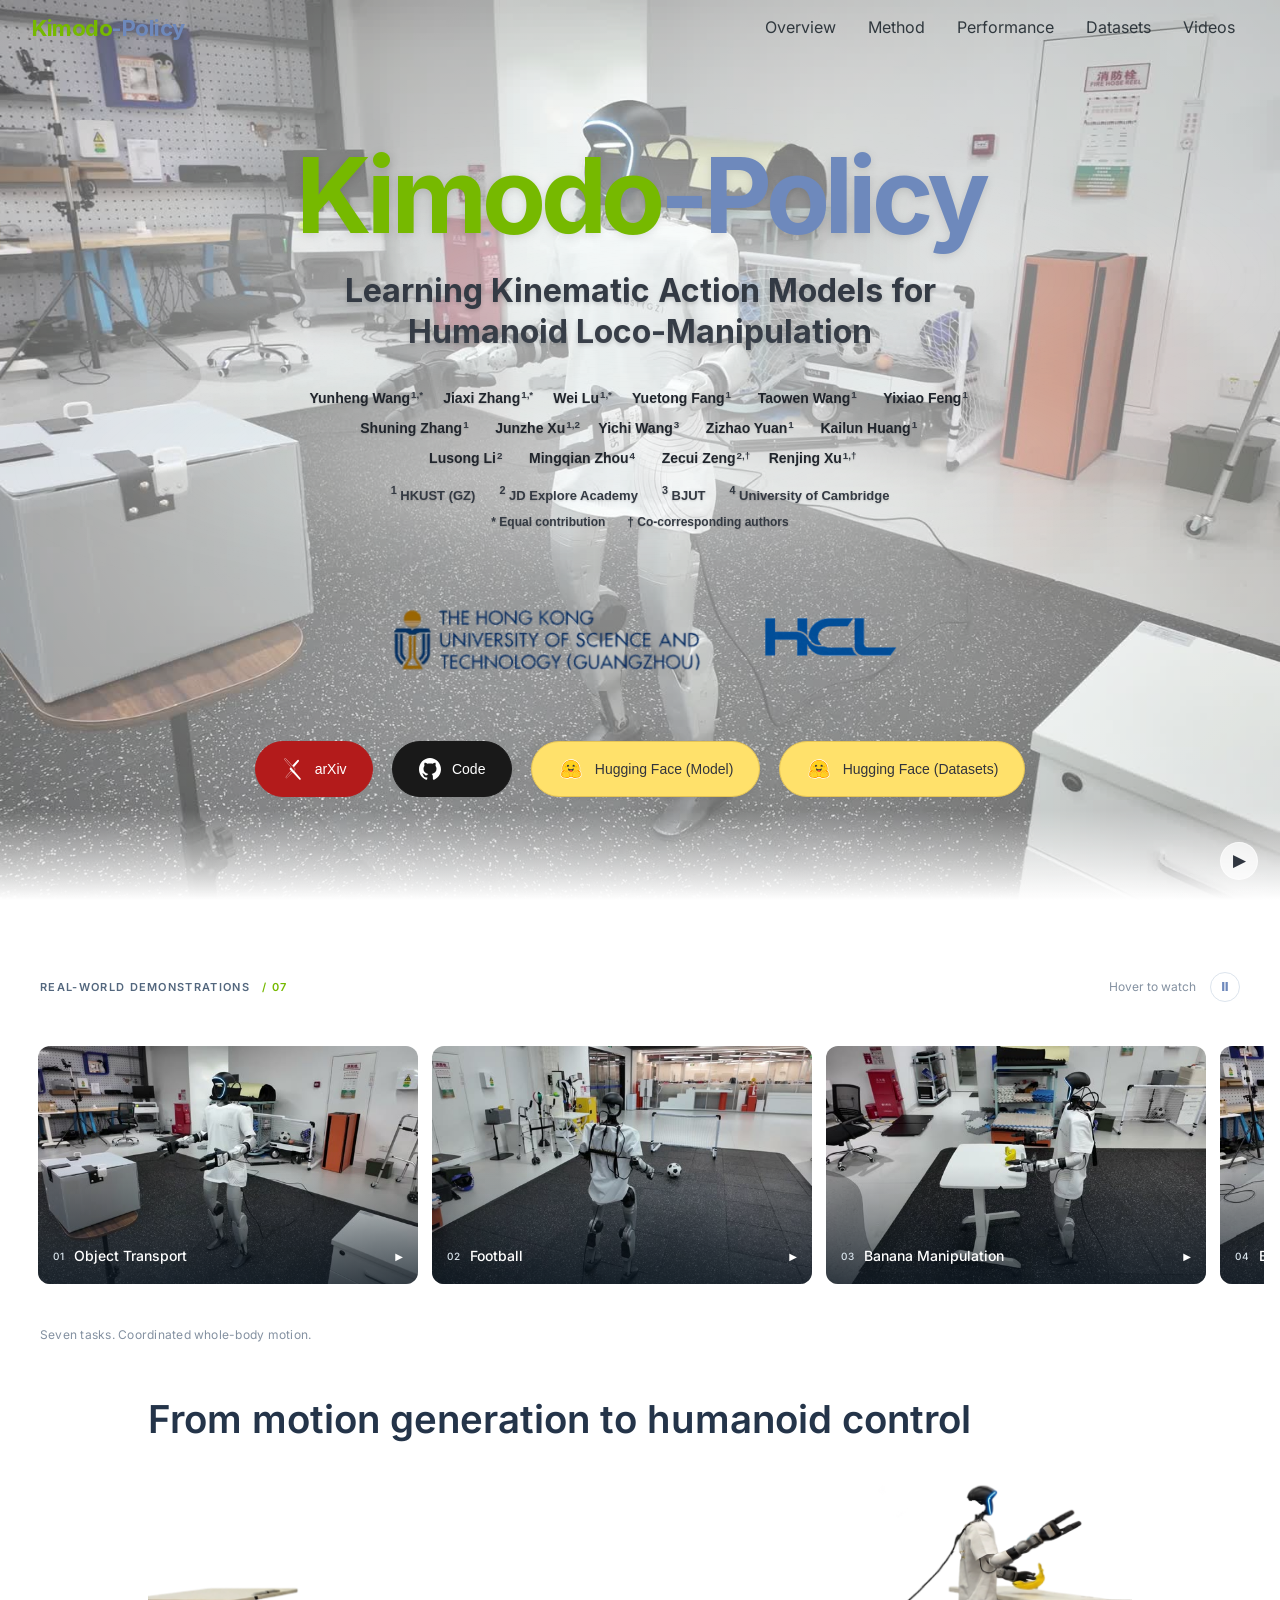
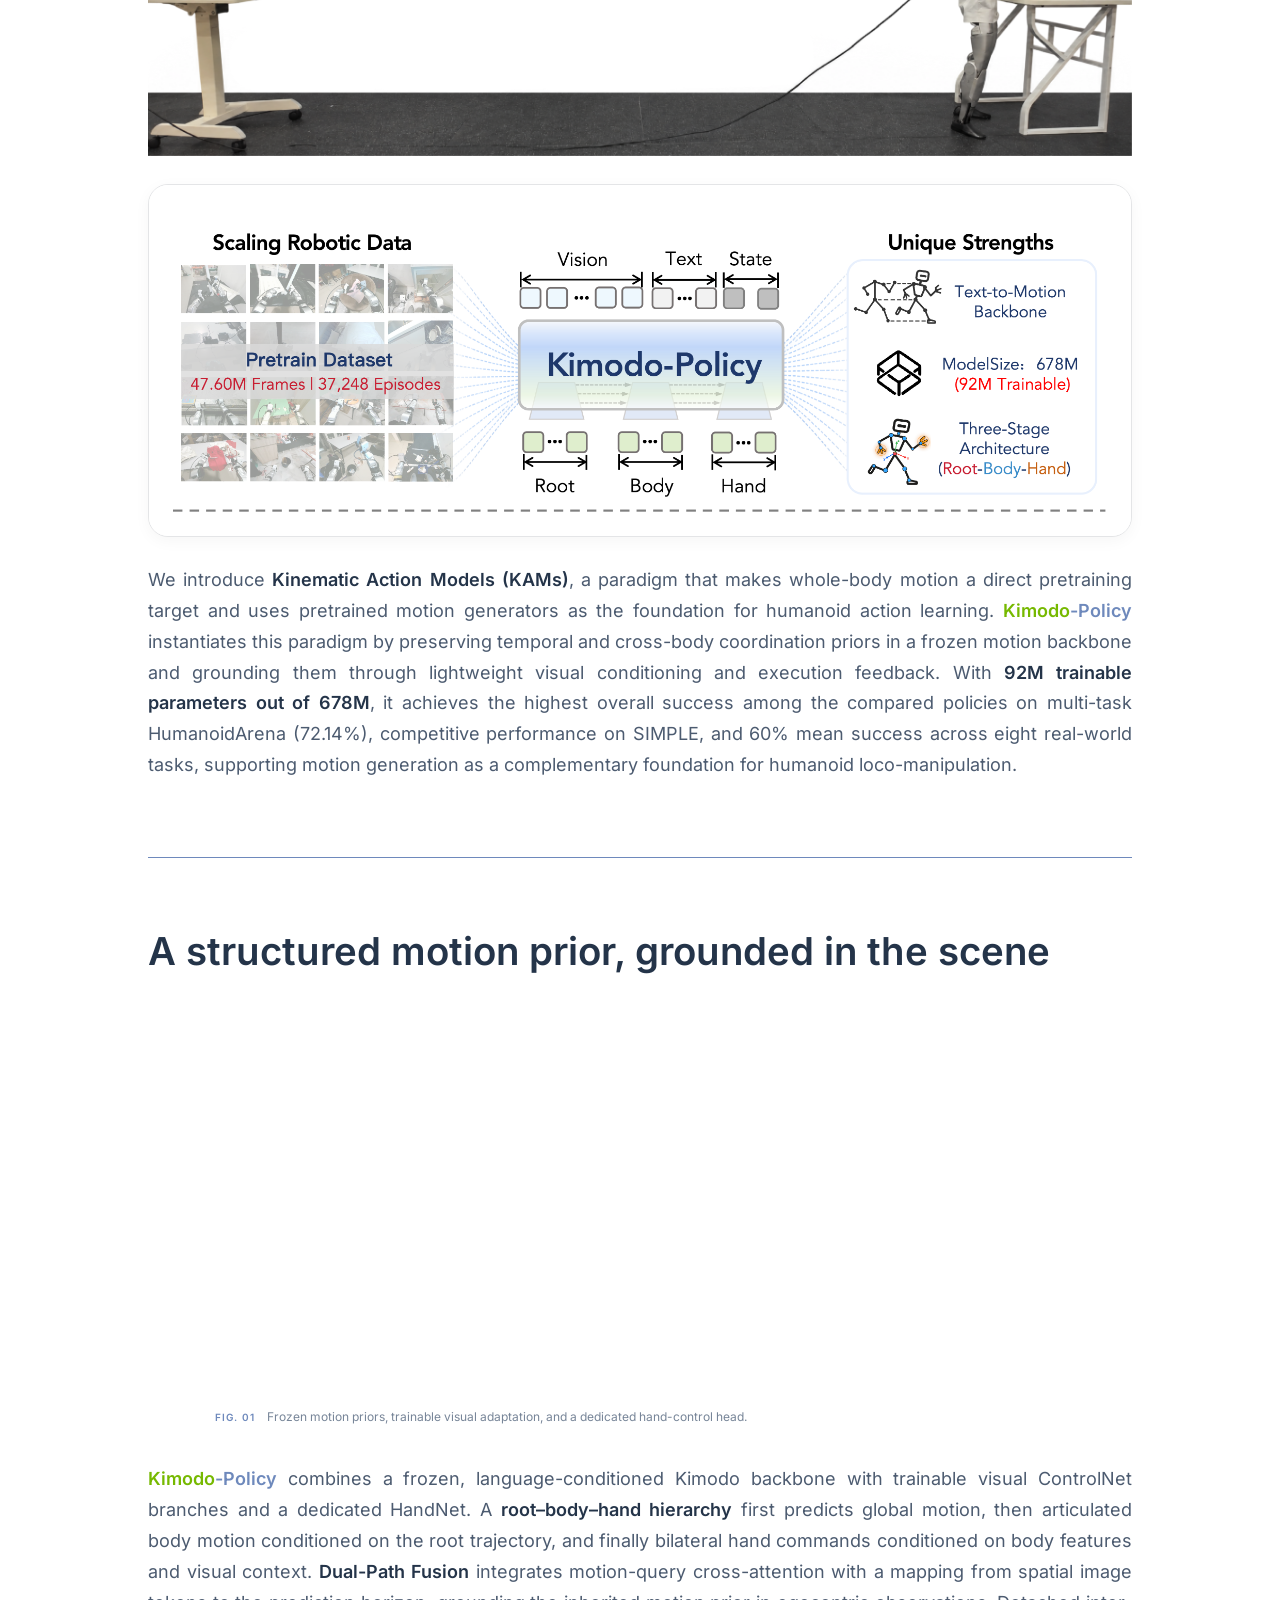
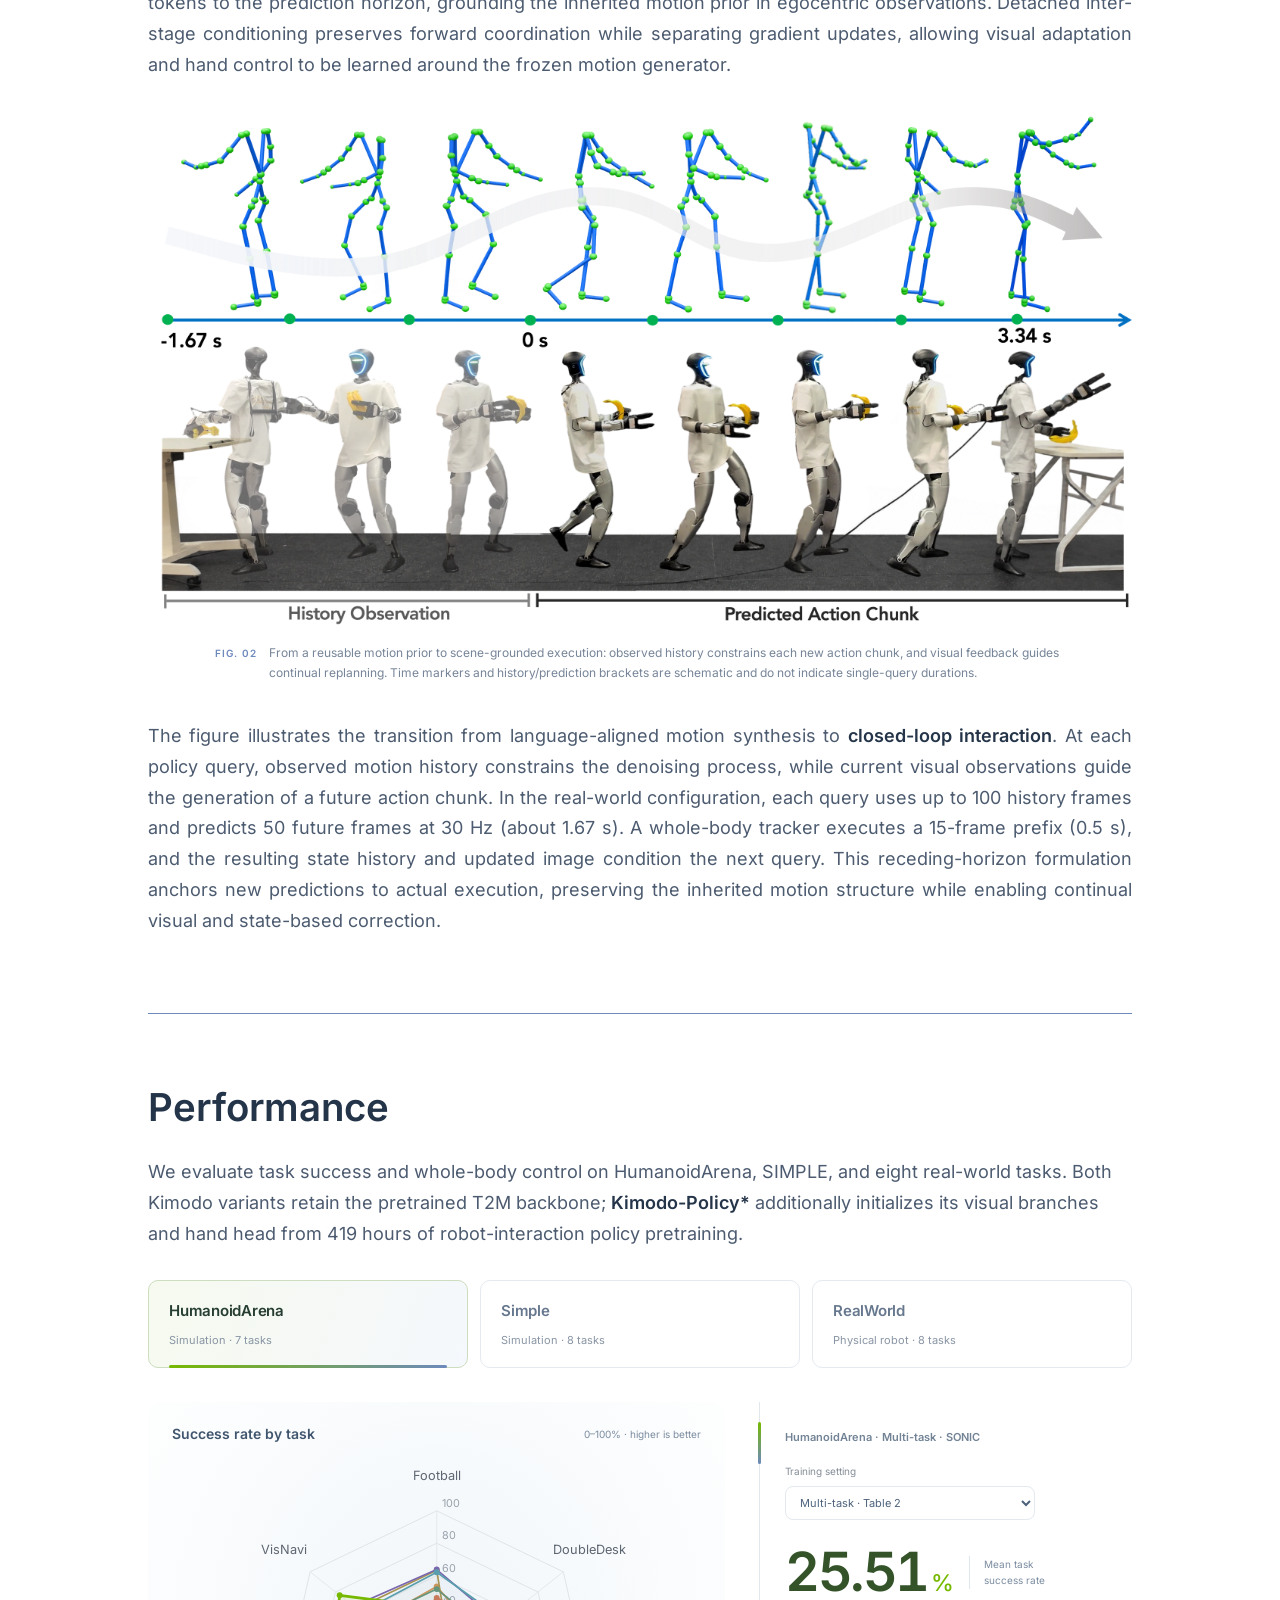
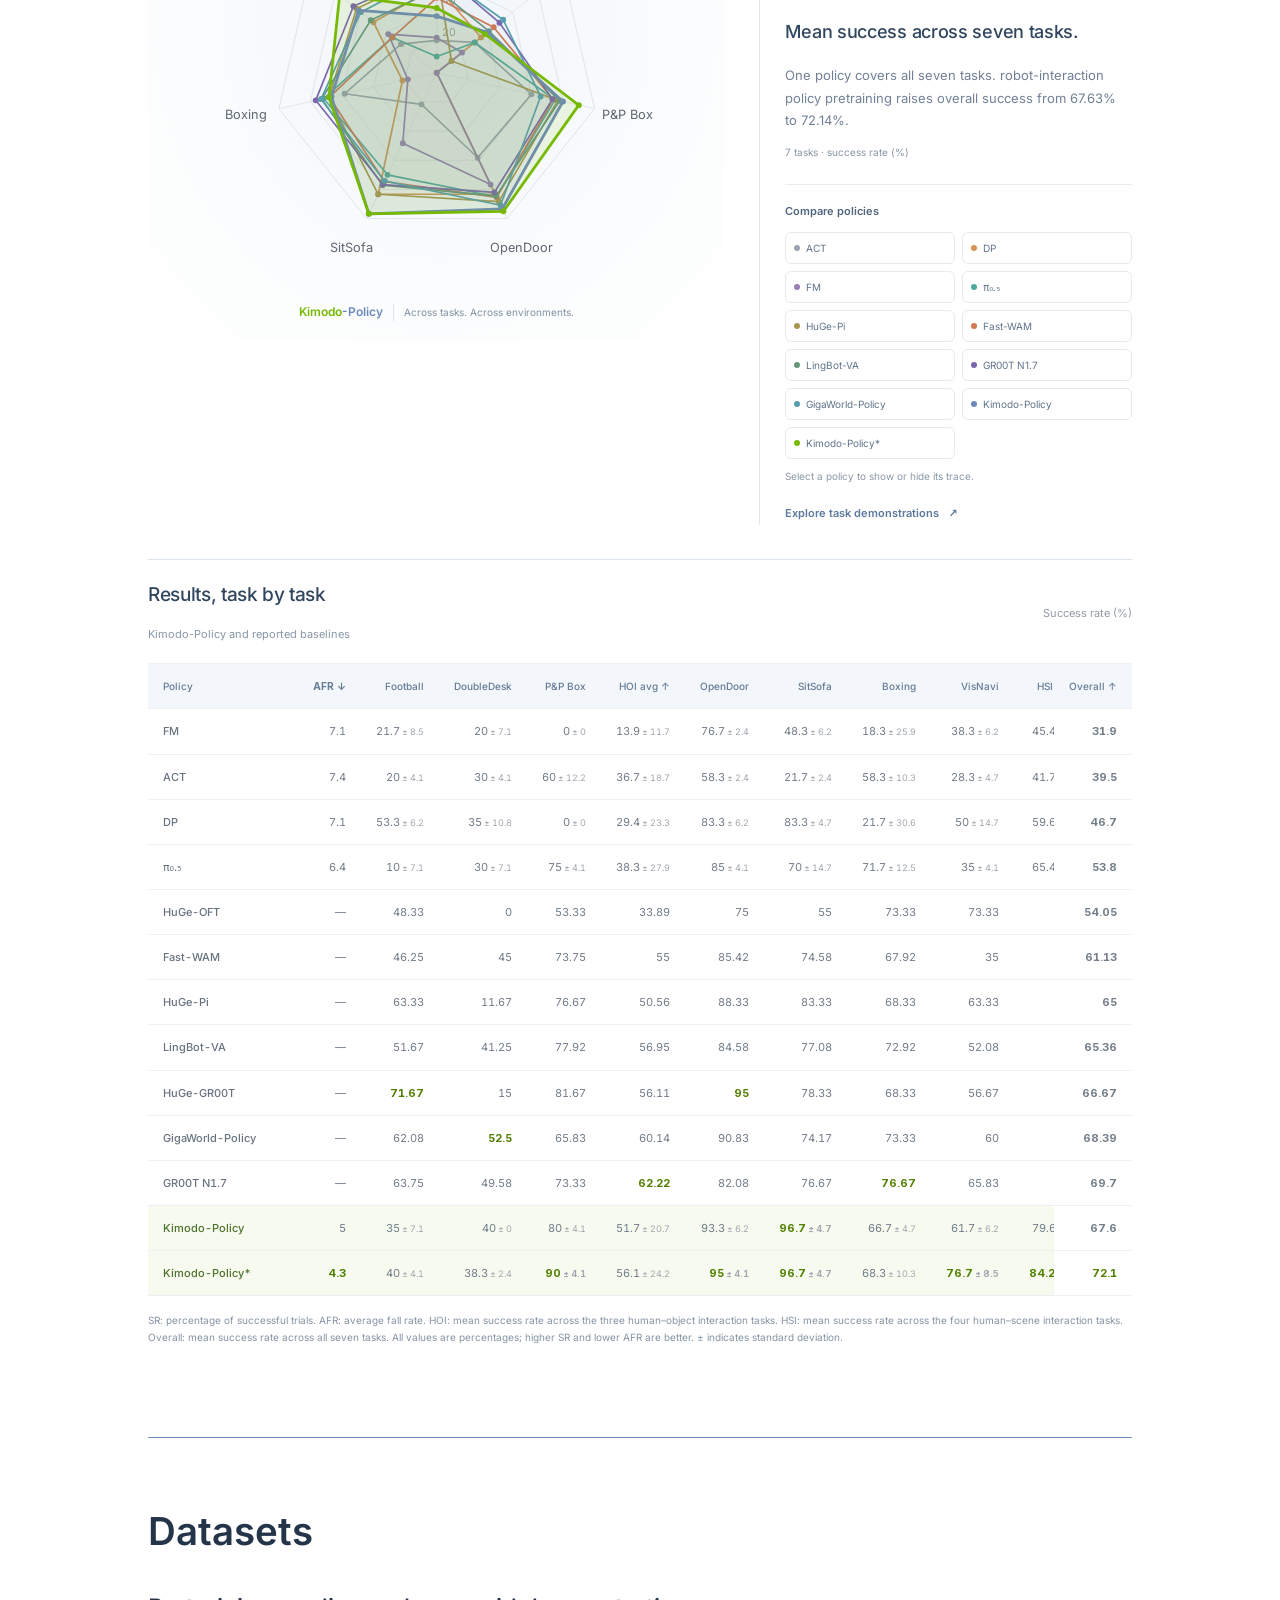
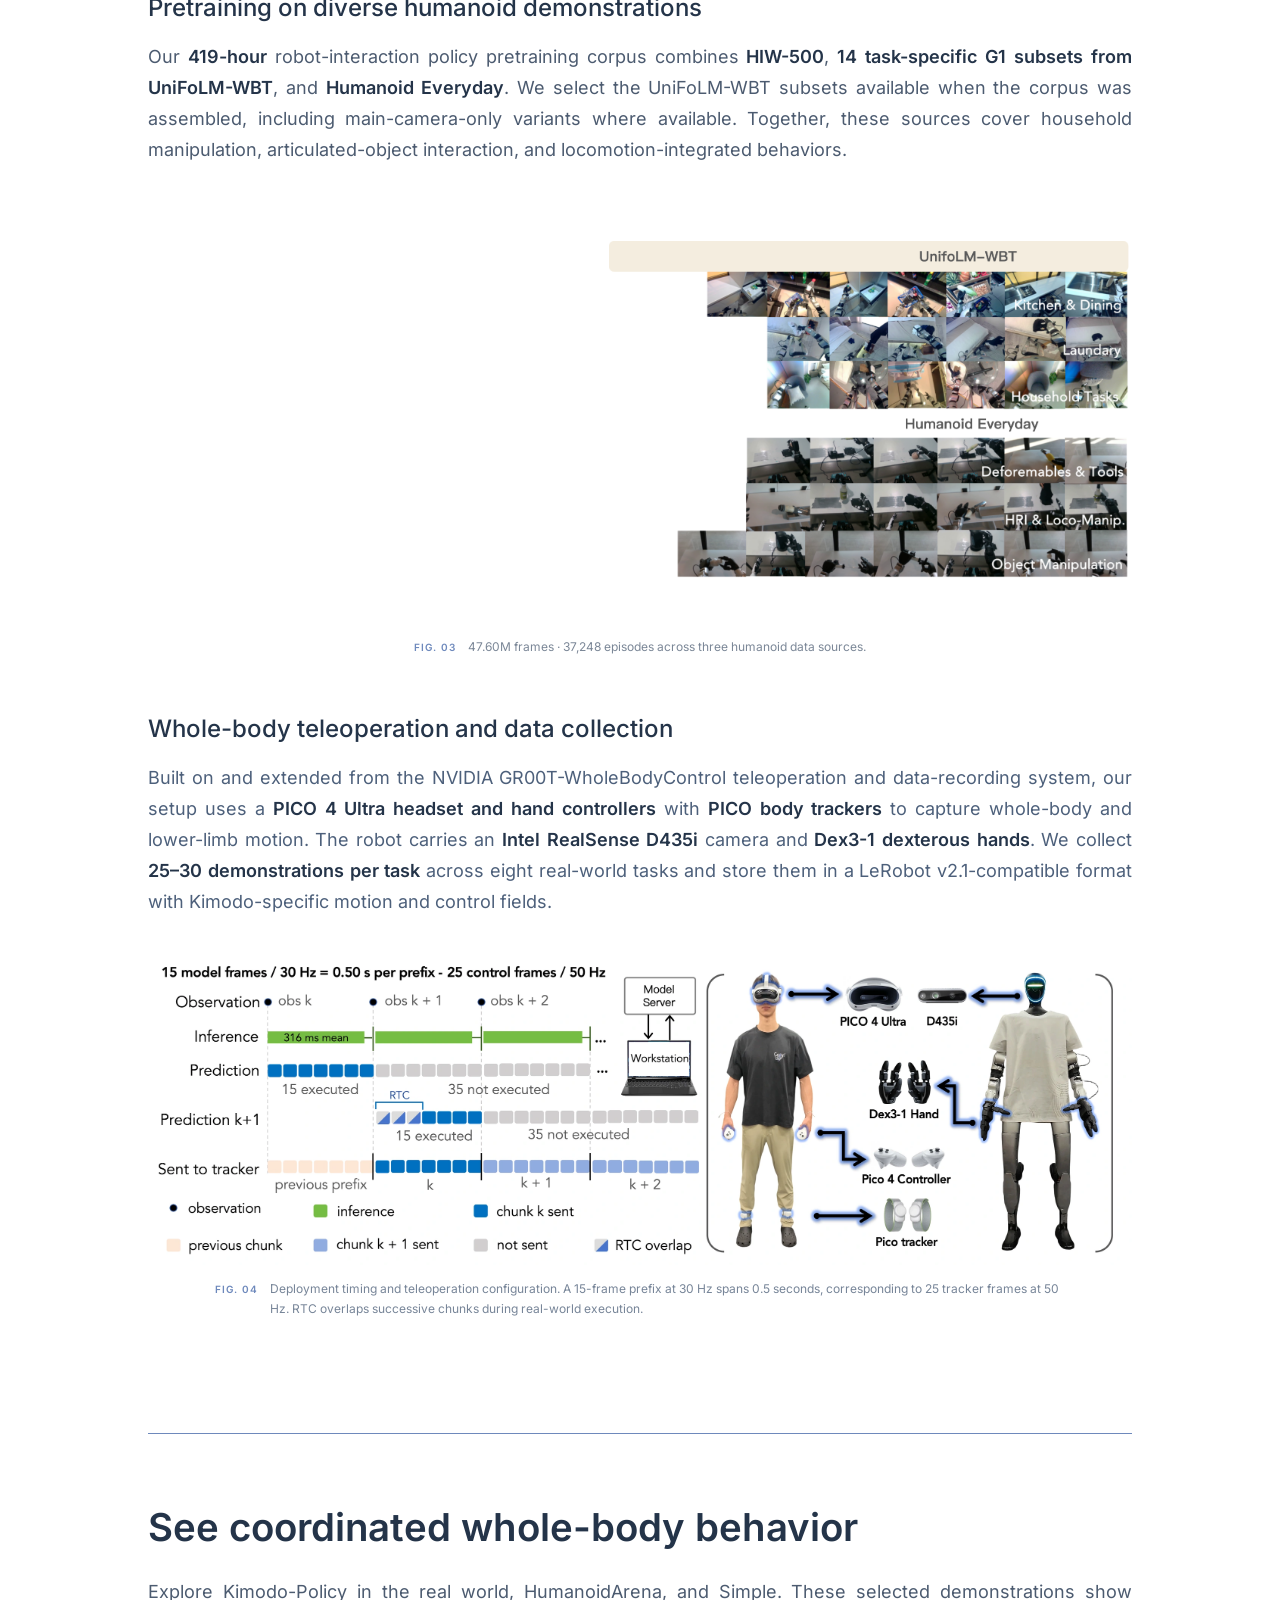
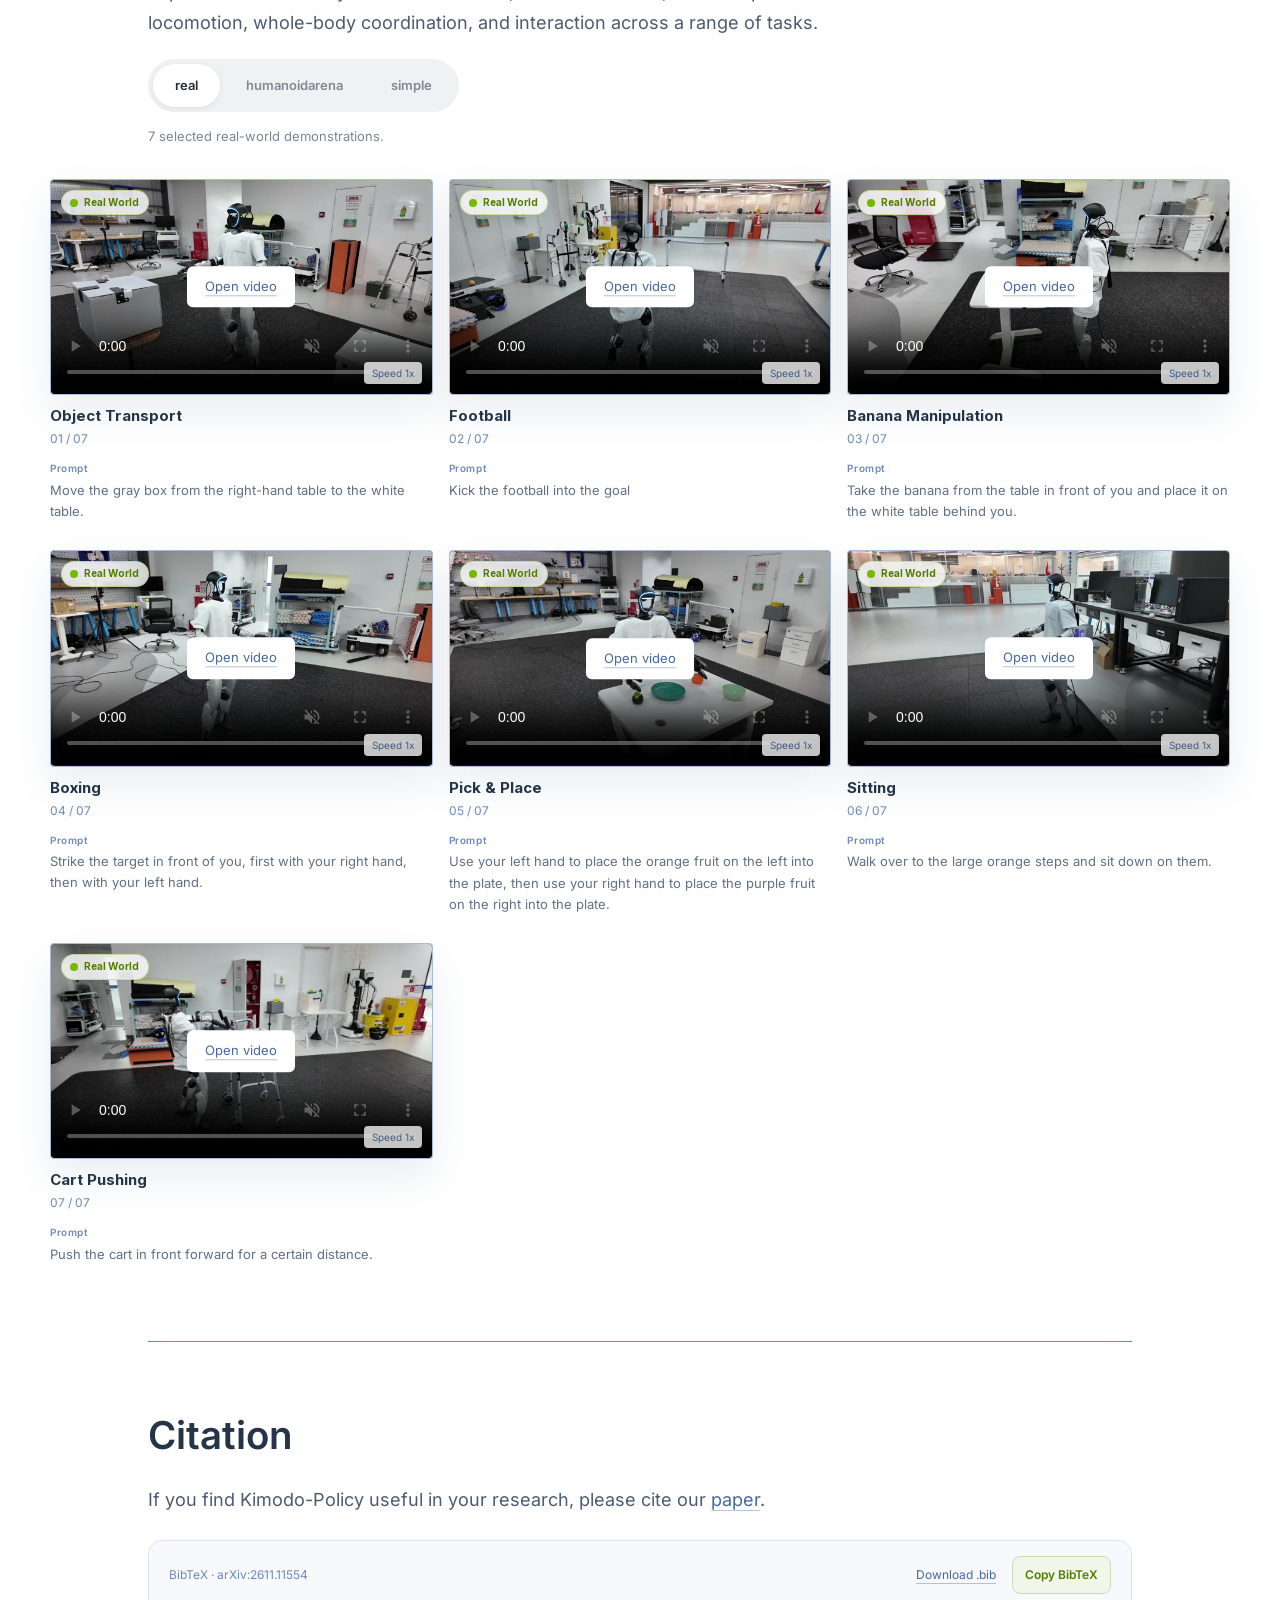
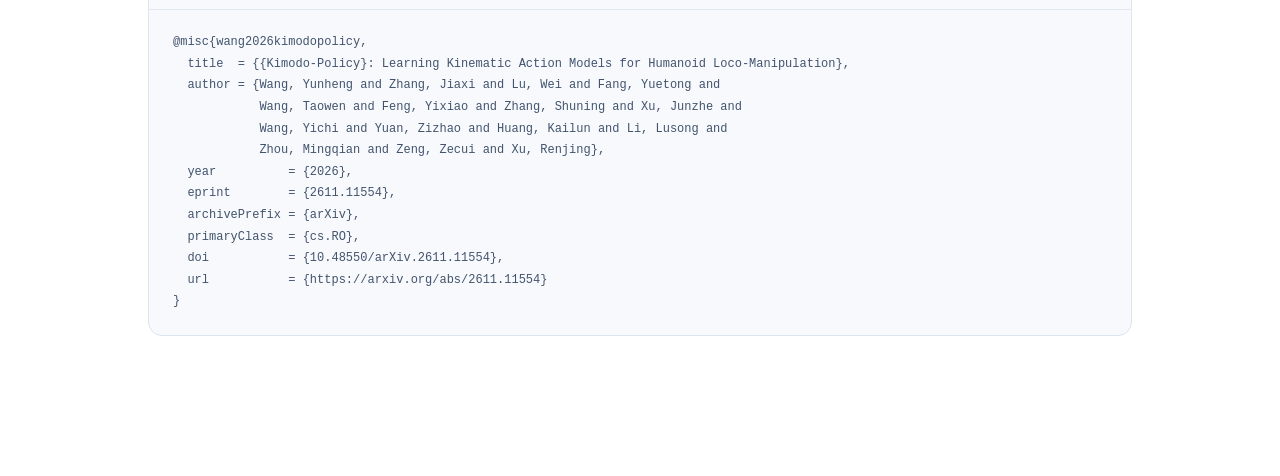
==== commit 2347791c: "Add interactive real-world video reel and citation; refine dataset section" ====
--- a/index.html
+++ b/index.html
@@ -5,7 +5,7 @@
 <title>Kimodo-Policy: Learning Kinematic Action Models for Humanoid Loco-Manipulation</title>
 <meta name="description" content="Kimodo-Policy introduces Kinematic Action Models: adapting pretrained text-to-motion priors for visually grounded, closed-loop humanoid control through root–body–hand generation.">
 <link rel="icon" type="image/png" href="figure/icon.png?v=b0da17e1">
-<meta name="theme-color" content="#ffffff"><link rel="stylesheet" href="styles.css?v=20261109-cover2">
+<meta name="theme-color" content="#ffffff"><link rel="stylesheet" href="styles.css?v=20261110-reel-citation">
 <link rel="preload" href="assets/inter-latin-bold.woff2" as="font" type="font/woff2" crossorigin>
 </head>
 <body><header class="site-header">
@@ -40,6 +40,11 @@
 </section>
 <article class="paper-content" aria-label="Kimodo-Policy research overview">
 <section id="overview" class="paper-section" aria-labelledby="overview-title">
+<div class="real-reel" aria-label="Seven real-world task demonstrations">
+<div class="real-reel-heading"><span>REAL-WORLD DEMONSTRATIONS <span class="real-reel-count">/ 07</span></span><div><span class="real-reel-hint">Hover to watch</span><button class="real-reel-toggle" type="button" aria-label="Pause automatic scrolling" aria-pressed="false">Ⅱ</button></div></div>
+<div class="real-reel-viewport"><div class="real-reel-track"></div></div>
+<p class="real-reel-instruction">Seven tasks. Coordinated whole-body motion.</p>
+</div>
 <h2 id="overview-title">From motion generation to humanoid control</h2>
 <div class="overview-visuals">
 <figure class="overview-motion" aria-label="From skeletal motion through articulated humanoid motion to real-world execution">
@@ -92,6 +97,11 @@
 <div class="pretrain-part pretrain-middle" tabindex="0" role="img" aria-label="Dataset composition: 47.60 million frames and 37,248 episodes"><img data-src="figure/pretrainmiddle.png" width="2657" height="2162" alt="" loading="lazy" decoding="async"></div>
 <div class="pretrain-part pretrain-right" tabindex="0" role="img" aria-label="UniFoLM-WBT and Humanoid Everyday task demonstrations"><img data-src="figure/pretrainright.png" width="2719" height="1773" alt="" loading="lazy" decoding="async"></div>
 </div><figcaption><span class="figure-number">FIG. 03</span><span class="figure-caption-text">47.60M frames · 37,248 episodes across three humanoid data sources.</span></figcaption></figure>
+<div id="real-deployment" class="real-deployment">
+<h3>Whole-body teleoperation and data collection</h3>
+<p>Built on and extended from the NVIDIA GR00T-WholeBodyControl teleoperation and data-recording system, our setup uses a <strong>PICO 4 Ultra headset and hand controllers</strong> with <strong>PICO body trackers</strong> to capture whole-body and lower-limb motion. The robot carries an <strong>Intel RealSense D435i</strong> camera and <strong>Dex3-1 dexterous hands</strong>. We collect <strong>25–30 demonstrations per task</strong> across eight real-world tasks and store them in a LeRobot v2.1-compatible format with Kimodo-specific motion and control fields.</p>
+<figure class="paper-figure"><img data-src="figure/deployment-setup-20261107.webp" width="2600" height="829" alt="Closed-loop execution timing with overlapping action chunks, alongside PICO 4 Ultra teleoperation, D435i camera, and Dex3-1 hands." loading="lazy" decoding="async"><figcaption><span class="figure-number">FIG. 04</span><span class="figure-caption-text">Deployment timing and teleoperation configuration. A 15-frame prefix at 30 Hz spans 0.5 seconds, corresponding to 25 tracker frames at 50 Hz. RTC overlaps successive chunks during real-world execution.</span></figcaption></figure>
+</div>
 </section>
 <section id="videos" class="paper-section video-gallery" aria-labelledby="videos-title">
 <h2 id="videos-title">See coordinated whole-body behavior</h2>
@@ -103,12 +113,27 @@
 </div>
 <p id="video-summary" class="video-summary" aria-live="polite"></p>
 <div id="video-panel" role="tabpanel" aria-labelledby="video-tab-real" tabindex="0"><div id="task-video-grid" class="task-video-grid"></div></div>
-<div id="real-deployment" class="real-deployment">
-<h3>Whole-body teleoperation and data collection</h3>
-<p>Built on and extended from the NVIDIA GR00T-WholeBodyControl teleoperation and data-recording system, our setup uses a <strong>PICO 4 Ultra headset and hand controllers</strong> with <strong>PICO body trackers</strong> to capture whole-body and lower-limb motion. The robot carries an <strong>Intel RealSense D435i</strong> camera and <strong>Dex3-1 dexterous hands</strong>. We collect <strong>25–30 demonstrations per task</strong> across eight real-world tasks and store them in a LeRobot v2.1-compatible format with Kimodo-specific motion and control fields.</p>
-<figure class="paper-figure"><img data-src="figure/deployment-setup-20261107.webp" width="2600" height="829" alt="Closed-loop execution timing with overlapping action chunks, alongside PICO 4 Ultra teleoperation, D435i camera, and Dex3-1 hands." loading="lazy" decoding="async"><figcaption><span class="figure-number">FIG. 04</span><span class="figure-caption-text">Deployment timing and teleoperation configuration. A 15-frame prefix at 30 Hz spans 0.5 seconds, corresponding to 25 tracker frames at 50 Hz. RTC overlaps successive chunks during real-world execution.</span></figcaption></figure>
-</div>
+
 <noscript><p>Enable JavaScript to browse the video collections.</p></noscript>
 </section>
+<section id="citation" class="paper-section citation-section" aria-labelledby="citation-title">
+<h2 id="citation-title">Citation</h2>
+<p>If you find Kimodo-Policy useful in your research, please cite our <a href="https://arxiv.org/abs/2611.11554" target="_blank" rel="noopener noreferrer">paper</a>.</p>
+<div class="citation-box"><div class="citation-toolbar"><span>BibTeX · arXiv:2611.11554</span><div><a href="citation.bib" download>Download .bib</a><button id="copy-citation" type="button">Copy BibTeX</button></div></div>
+<pre tabindex="0" aria-label="BibTeX citation"><code id="citation-code">@misc{wang2026kimodopolicy,
+  title  = {{Kimodo-Policy}: Learning Kinematic Action Models for Humanoid Loco-Manipulation},
+  author = {Wang, Yunheng and Zhang, Jiaxi and Lu, Wei and Fang, Yuetong and
+            Wang, Taowen and Feng, Yixiao and Zhang, Shuning and Xu, Junzhe and
+            Wang, Yichi and Yuan, Zizhao and Huang, Kailun and Li, Lusong and
+            Zhou, Mingqian and Zeng, Zecui and Xu, Renjing},
+  year          = {2026},
+  eprint        = {2611.11554},
+  archivePrefix = {arXiv},
+  primaryClass  = {cs.RO},
+  doi           = {10.48550/arXiv.2611.11554},
+  url           = {https://arxiv.org/abs/2611.11554}
+}</code></pre></div>
+<p id="citation-status" class="citation-status" role="status" aria-live="polite"></p>
+</section>
 </article>
-</main><script src="script.js"></script><script src="performance-data.js?v=20261110-arxiv"></script><script src="performance.js?v=20261110-arxiv"></script><script src="videos-data.js?v=20261107-r6"></script><script src="videos.js?v=20261107-r6"></script></body></html>
+</main><script src="script.js"></script><script src="performance-data.js?v=20261110-arxiv"></script><script src="performance.js?v=20261110-arxiv"></script><script src="videos-data.js?v=20261107-r6"></script><script src="videos.js?v=20261110-reel-citation"></script><script src="real-reel.js?v=20261110-r1"></script><script src="citation.js?v=20261110-r1"></script></body></html>
--- a/styles.css
+++ b/styles.css
@@ -459,8 +459,9 @@
 .pretrain-left img{left:0;top:10%;height:80%;transform-origin:left center}
 .pretrain-middle img{left:50%;top:0;height:100%;translate:-50% 0;transform-origin:center}
 .pretrain-right img{right:0;top:10%;height:80%;transform-origin:right center}
-.pretrain-part:hover,.pretrain-part:focus-visible{z-index:3}
-.pretrain-part:hover img,.pretrain-part:focus-visible img{transform:scale(1.2)}
+.pretrain-left:hover,.pretrain-left:focus-visible,.pretrain-right:hover,.pretrain-right:focus-visible{z-index:1}
+.pretrain-middle,.pretrain-middle:hover,.pretrain-middle:focus-visible{z-index:2}
+.pretrain-part:hover img,.pretrain-part:focus-visible img{transform:scale(1.035)}
 .pretrain-part:focus-visible{outline:2px solid #76b900;border-radius:4px}
 .pretrain-figure figcaption{margin-top:12px;font-size:12px;line-height:1.6;color:#7b8797;text-align:center}
 @media(prefers-reduced-motion:reduce){.pretrain-part img{transition:none}}
@@ -551,3 +552,38 @@
 @media(max-width:1099px){#paper-title .paper-title-detail{max-width:760px;margin-inline:auto}.paper-title-ending{display:block}.hero-content{gap:26px}}
 @media(max-width:760px){#paper-title .paper-brand{font-size:clamp(44px,11.5vw,80px)}#paper-title .paper-title-detail{font-size:clamp(20px,4.4vw,30px);margin-top:16px}.hero-content{gap:24px}.authors{font-size:13px;gap:7px}.author-row{gap:5px 15px}.affiliations{font-size:12px;gap:4px 16px;margin-top:12px}.author-notes{font-size:10px;margin-top:7px}}
 @media(max-width:480px){.authors{display:block}.author-row{display:contents}.author-row>span{display:inline-block;margin:3px 7px;padding-right:.65em}.paper-title-ending{white-space:normal}.hero-content{gap:22px}}
+
+/* Continuous strip of seven real-world demonstrations. */
+.real-reel{width:min(1200px,calc(100vw - 80px));margin:0 0 54px;position:relative;left:50%;transform:translateX(-50%)}
+.real-reel-heading{display:flex;align-items:center;justify-content:space-between;gap:16px;margin-bottom:16px;color:#53677e;font-size:11px;font-weight:600;letter-spacing:.12em}
+.real-reel-count{color:#76b900;margin-left:8px}
+.real-reel-heading>div{display:flex;align-items:center;gap:14px}
+.real-reel-hint{font-size:12px;font-weight:400;letter-spacing:0;color:#8491a1}
+.real-reel-toggle{width:30px;height:30px;border-radius:50%;border:1px solid #dce4ed;background:#fff;color:#6e89bc;cursor:pointer;font-size:12px}
+.real-reel-toggle:hover{background:#f3f7ed;border-color:#76b900}
+.real-reel-viewport{overflow-x:auto;overflow-y:hidden;scrollbar-width:thin;scrollbar-color:#c9d5e4 transparent;padding:28px 24px 32px;margin-inline:-24px;overscroll-behavior-x:contain}
+.real-reel-track{display:flex;width:max-content;position:relative}
+.real-reel-group{display:flex;gap:14px;padding-right:14px}
+.real-reel-card{position:relative;display:block;flex:none;width:380px;aspect-ratio:16/10;border:0;border-radius:12px;overflow:hidden;padding:0;background:#e9eef2;color:white;text-align:left;cursor:pointer;isolation:isolate;transition:transform .28s cubic-bezier(.22,.61,.36,1),box-shadow .28s ease;touch-action:pan-x pan-y}
+.real-reel-card video{display:block;width:100%;height:100%;object-fit:cover}
+.real-reel-card::after{content:'';position:absolute;inset:0;background:linear-gradient(transparent 50%,rgb(12 24 35 / 72%));pointer-events:none;z-index:1}
+.real-reel-caption{position:absolute;z-index:2;bottom:16px;left:15px;right:15px;display:flex;align-items:center;gap:9px;font-size:14px;font-weight:500}
+.real-reel-number{font-size:10px;color:#d9e4ec;letter-spacing:.08em}
+.real-reel-status{margin-left:auto;font-size:10px;font-weight:400;color:#fff}
+.real-reel-speed{position:absolute;z-index:2;right:15px;bottom:42px;font-size:9px;color:#fff;opacity:0;transition:opacity .2s}
+.real-reel-card.is-selected{z-index:3;transform:translateY(-3px) scale(1.12);box-shadow:0 0 0 2px #76b900,0 8px 16px rgb(36 52 73 / 16%)}
+.real-reel-card.is-playing .real-reel-speed{opacity:.9}
+.real-reel-card:focus-visible,.real-reel-toggle:focus-visible{outline:2px solid #76b900;outline-offset:2px}
+.real-reel-instruction{margin:9px 0 0;font-size:12px;color:#8491a1;letter-spacing:.02em}
+@media(max-width:650px){.real-reel-viewport{margin-inline:-18px;padding-inline:18px}.real-reel{width:100%;margin-bottom:38px}.real-reel-card{width:82vw;max-width:380px}.real-reel-heading{font-size:9px;letter-spacing:.07em}.real-reel-hint{display:none}.real-reel-group{gap:10px;padding-right:10px}}
+@media(prefers-reduced-motion:reduce){.real-reel-card,.real-reel-speed{transition:none}}
+
+.citation-box{margin-top:24px;border:1px solid #dce5ee;border-radius:14px;overflow:hidden;background:#f7f9fc}
+.citation-toolbar{display:flex;align-items:center;justify-content:space-between;gap:12px;padding:15px 20px;border-bottom:1px solid #e2e8f0;color:#6e89bc;font-size:12px}
+.citation-toolbar>div{display:flex;align-items:center;gap:16px}
+.citation-toolbar button{border:1px solid #c9dcb5;border-radius:8px;background:#f0f6e9;color:#517e00;font:inherit;font-weight:600;padding:8px 12px;cursor:pointer;white-space:nowrap}
+.citation-toolbar button:hover{background:#e5f0d8}
+.citation-toolbar button:focus-visible{outline:2px solid #76b900;outline-offset:3px}
+.citation-box pre{margin:0;padding:22px 24px;overflow-x:auto;white-space:pre-wrap;overflow-wrap:anywhere;font:12px/1.8 ui-monospace,SFMono-Regular,Consolas,monospace;color:#42546d;tab-size:2}
+.paper-section .citation-status{margin:8px 0 0;min-height:20px;font-size:12px;text-align:left;color:#517e00}
+@media(max-width:650px){.citation-toolbar{padding:12px;align-items:flex-start;flex-direction:column}.citation-toolbar>div{width:100%;justify-content:space-between}.citation-box pre{padding:16px;font-size:11px}}
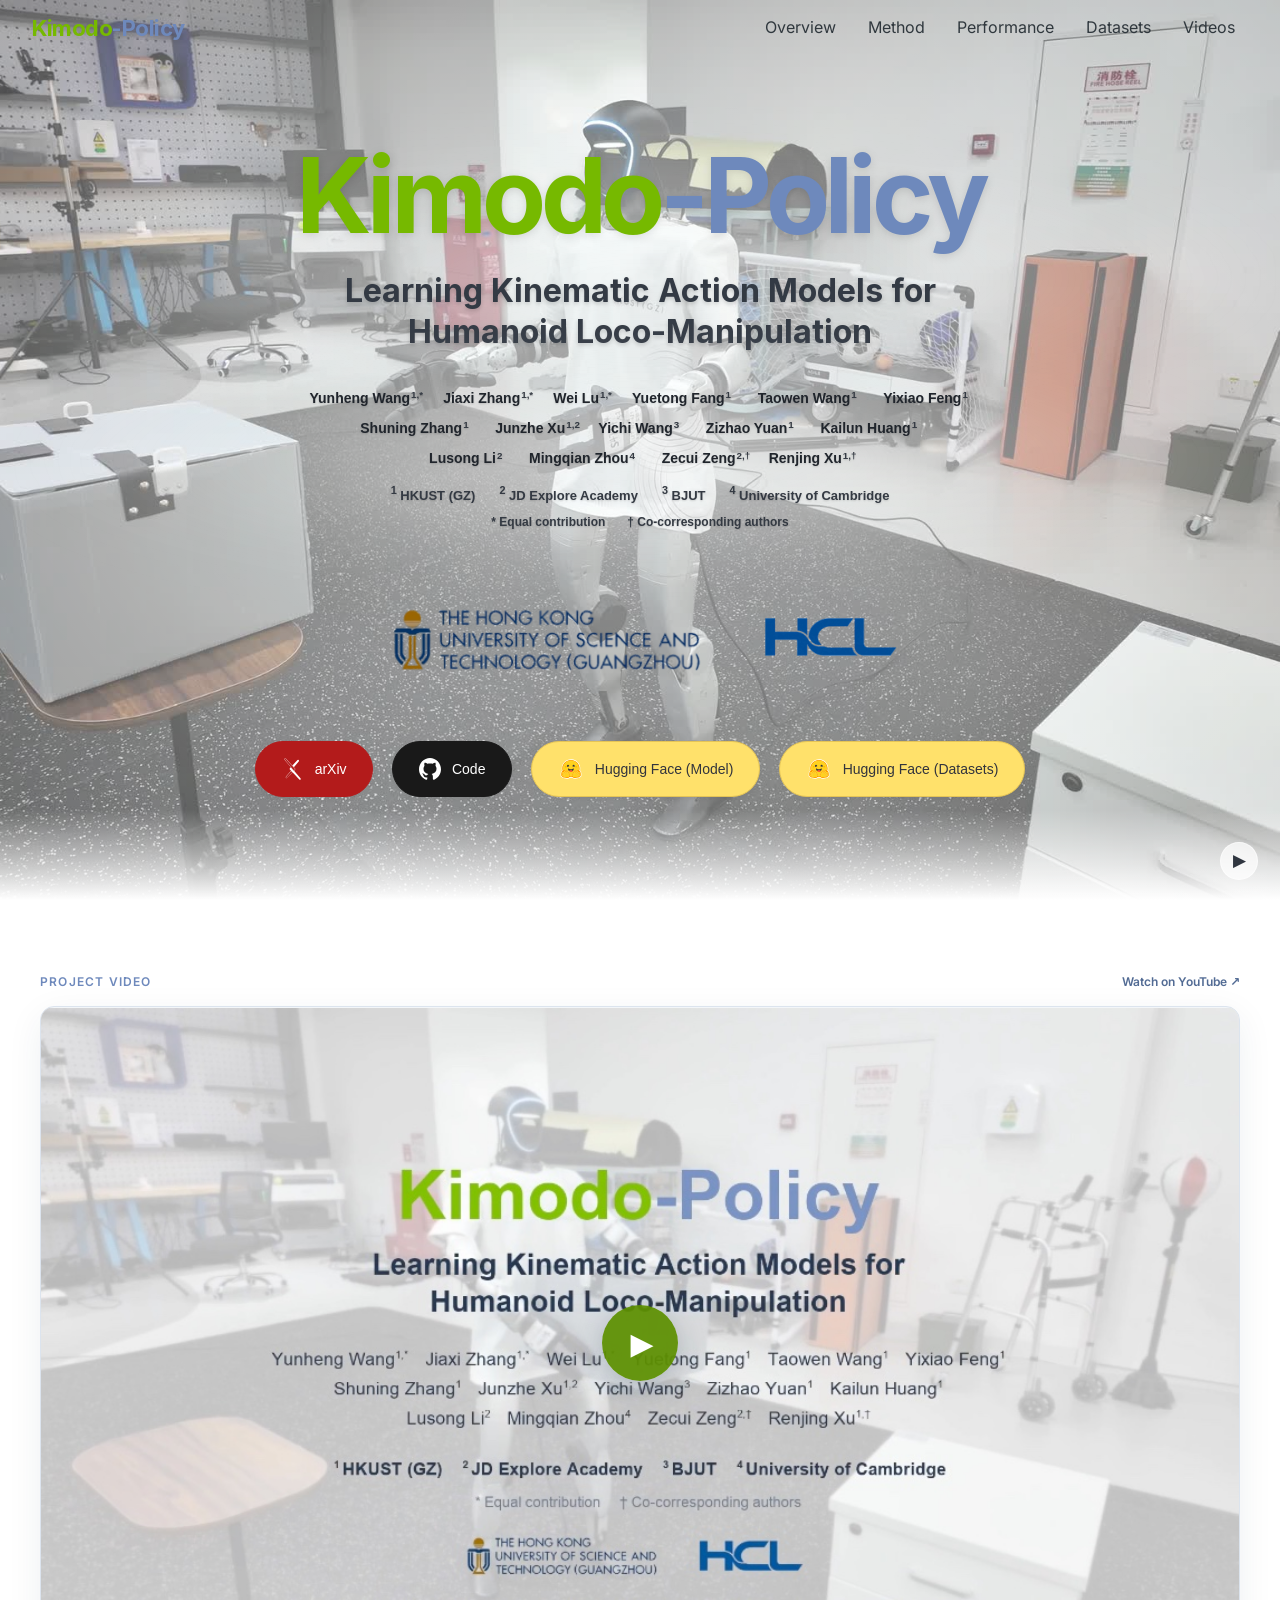
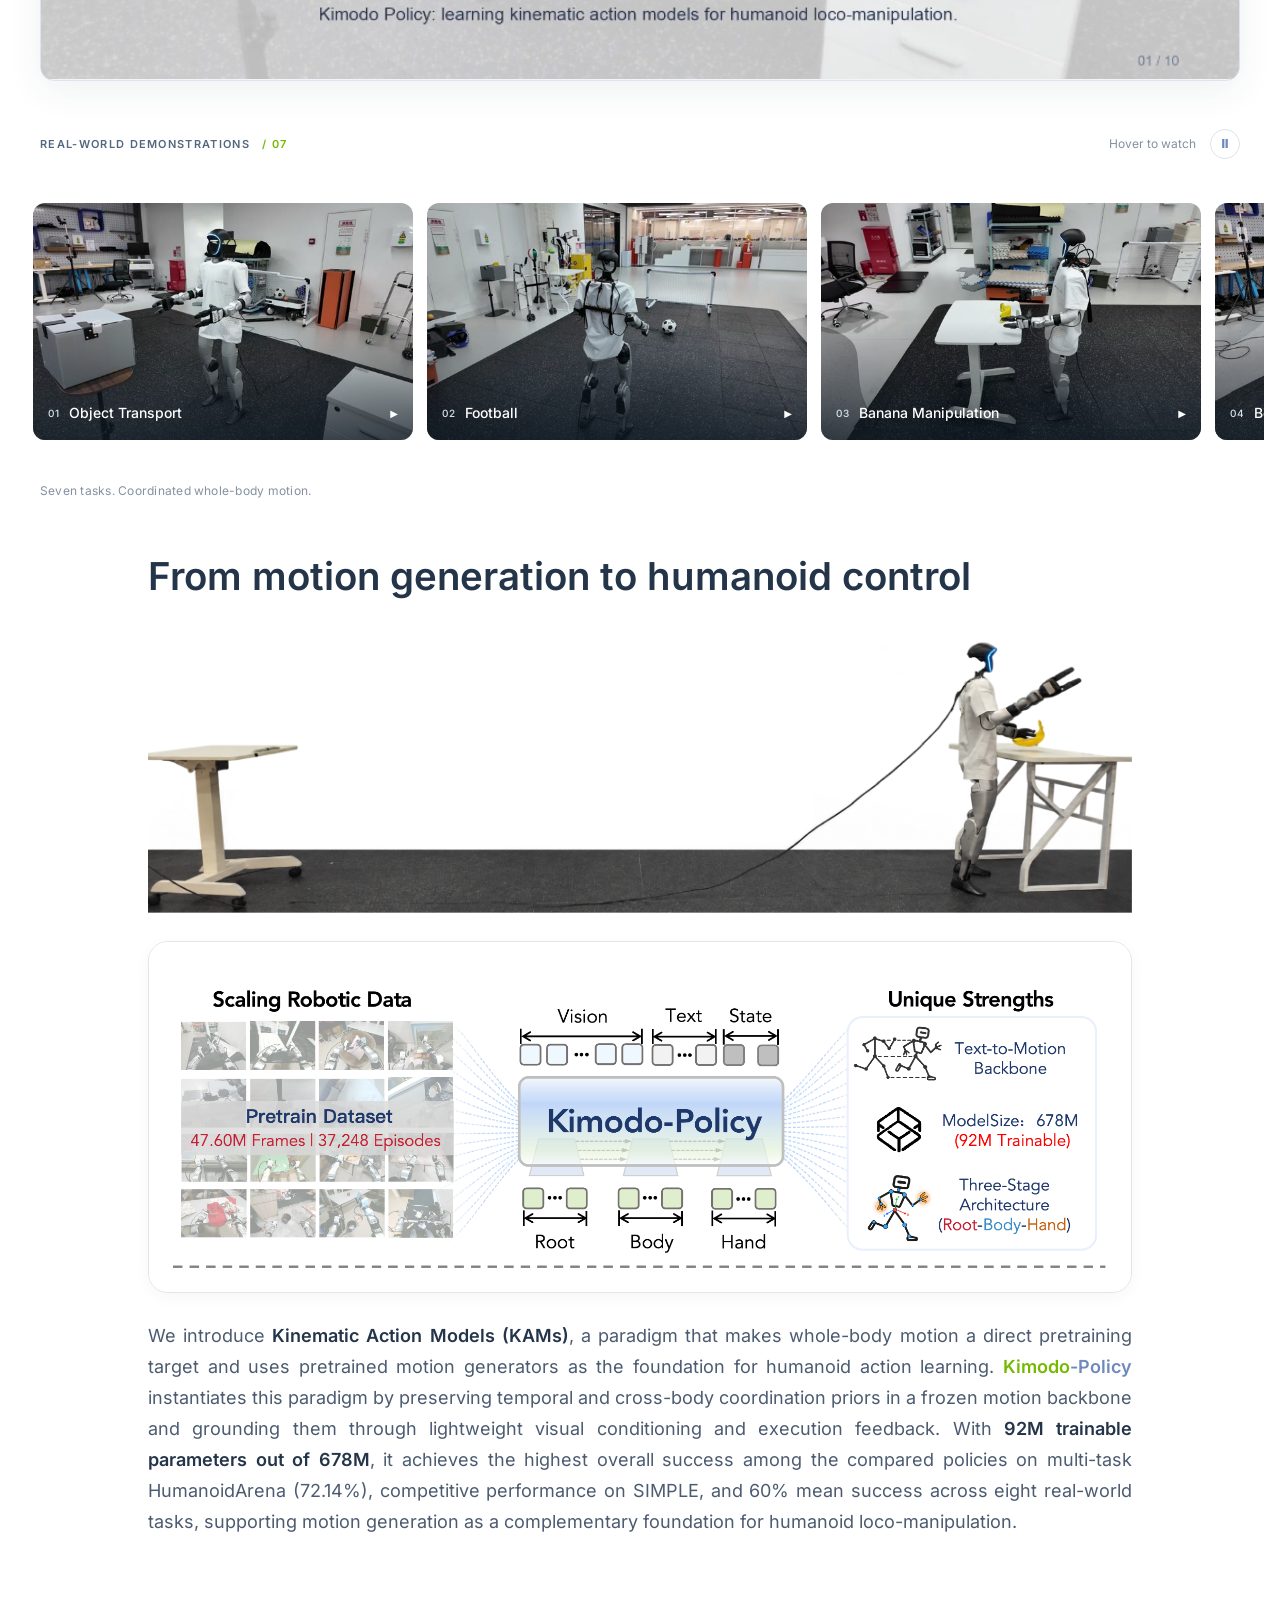
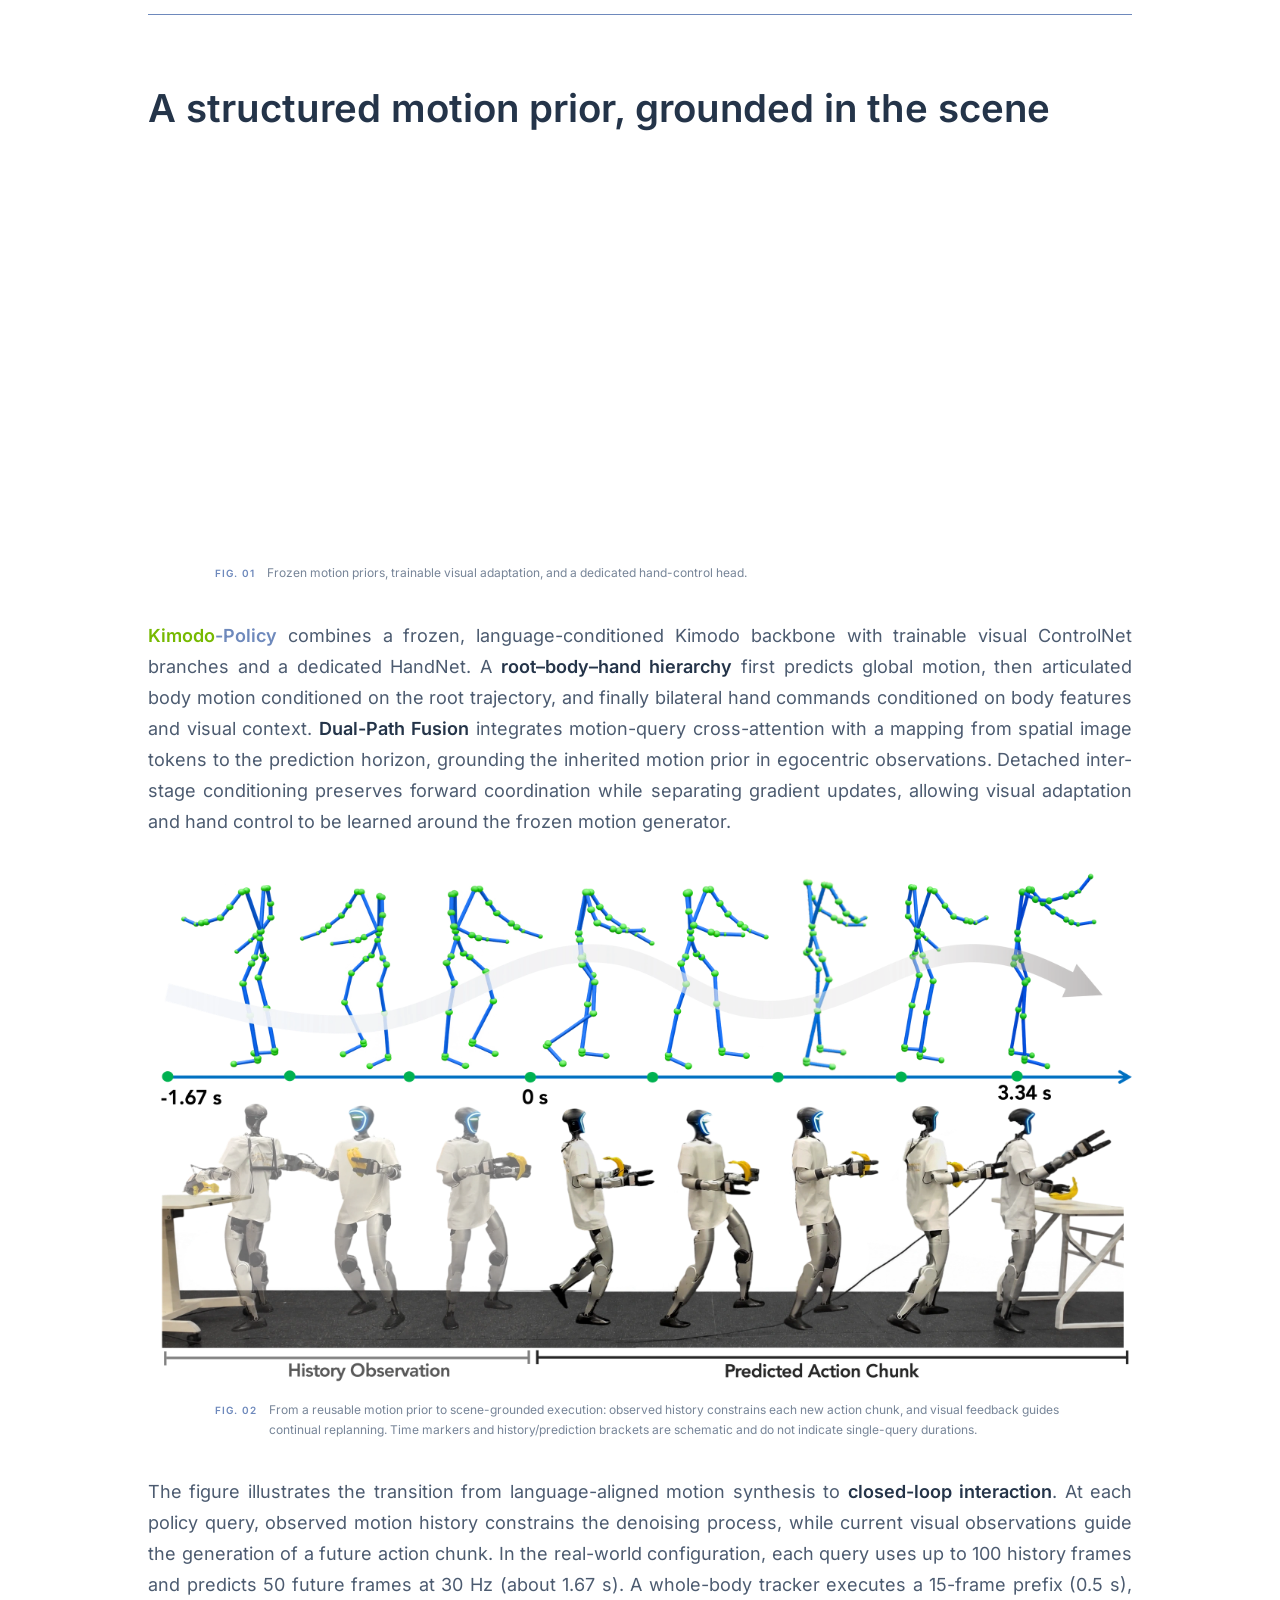
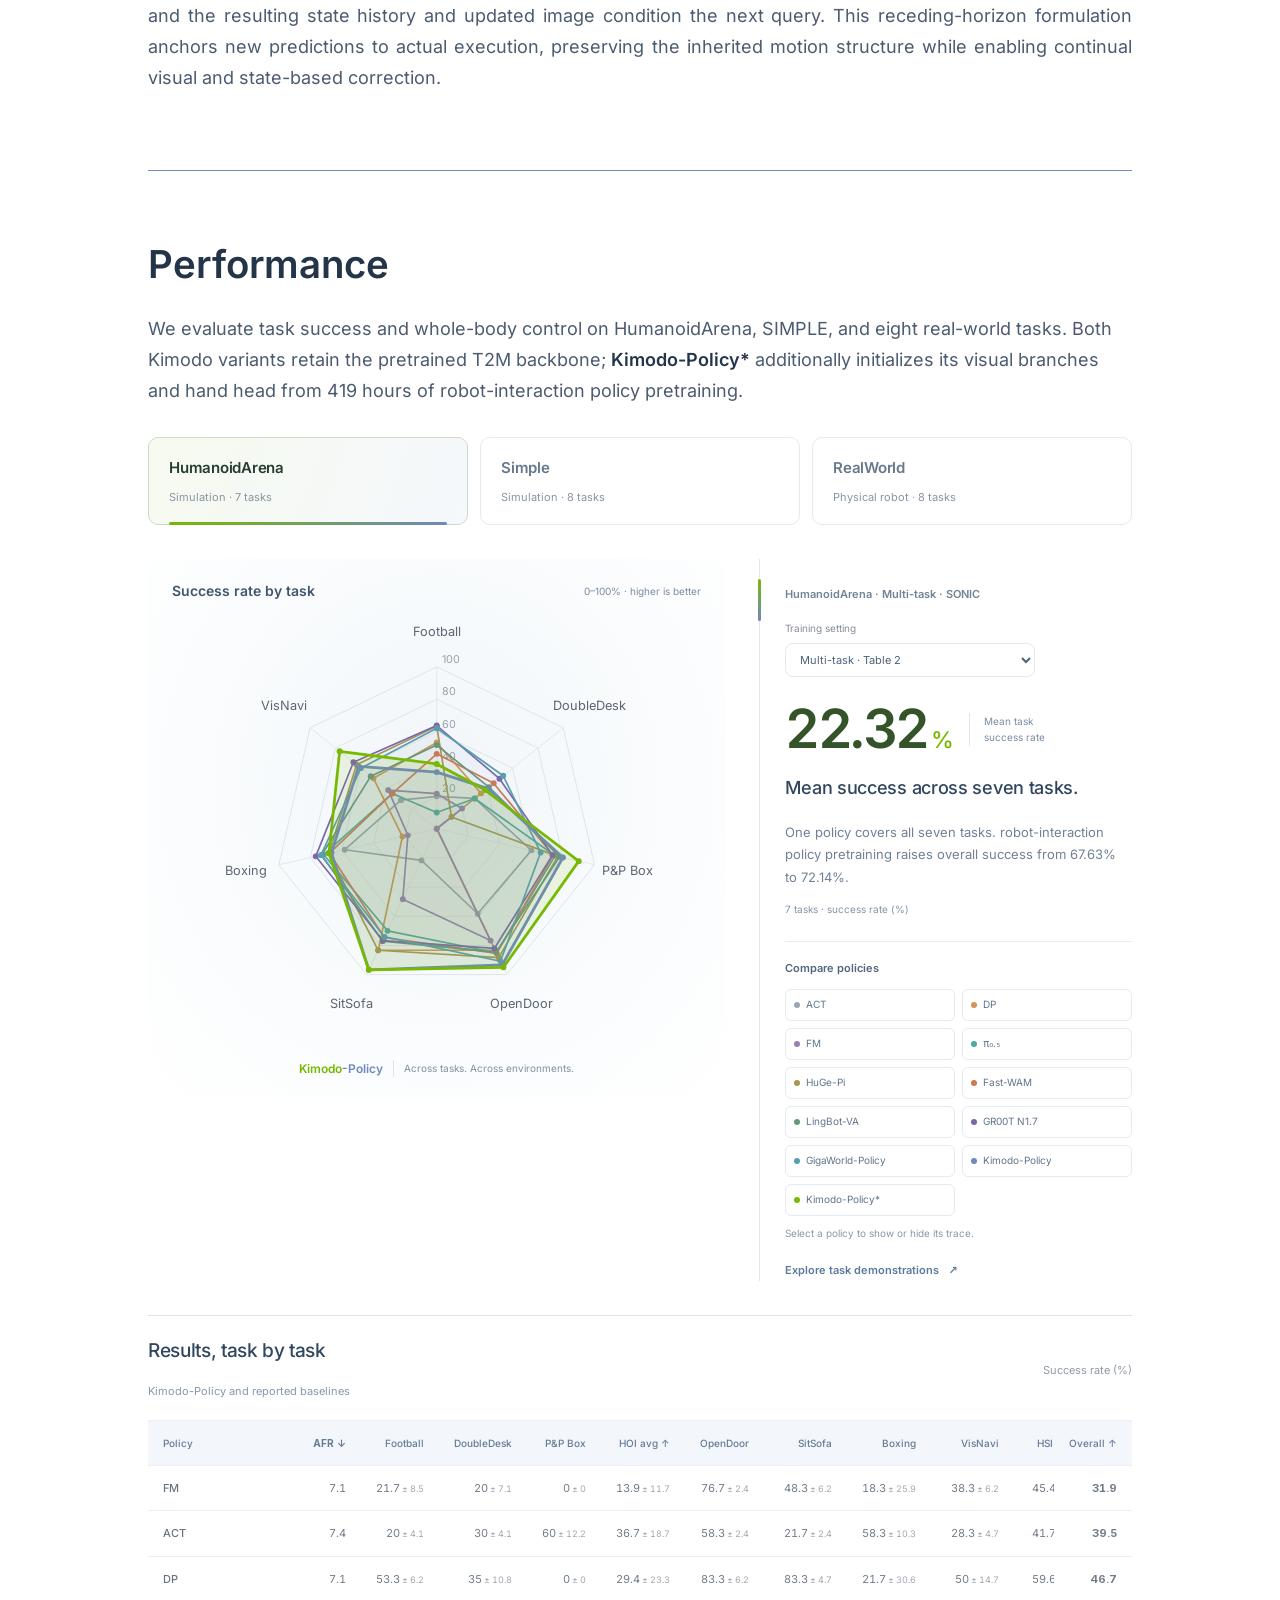
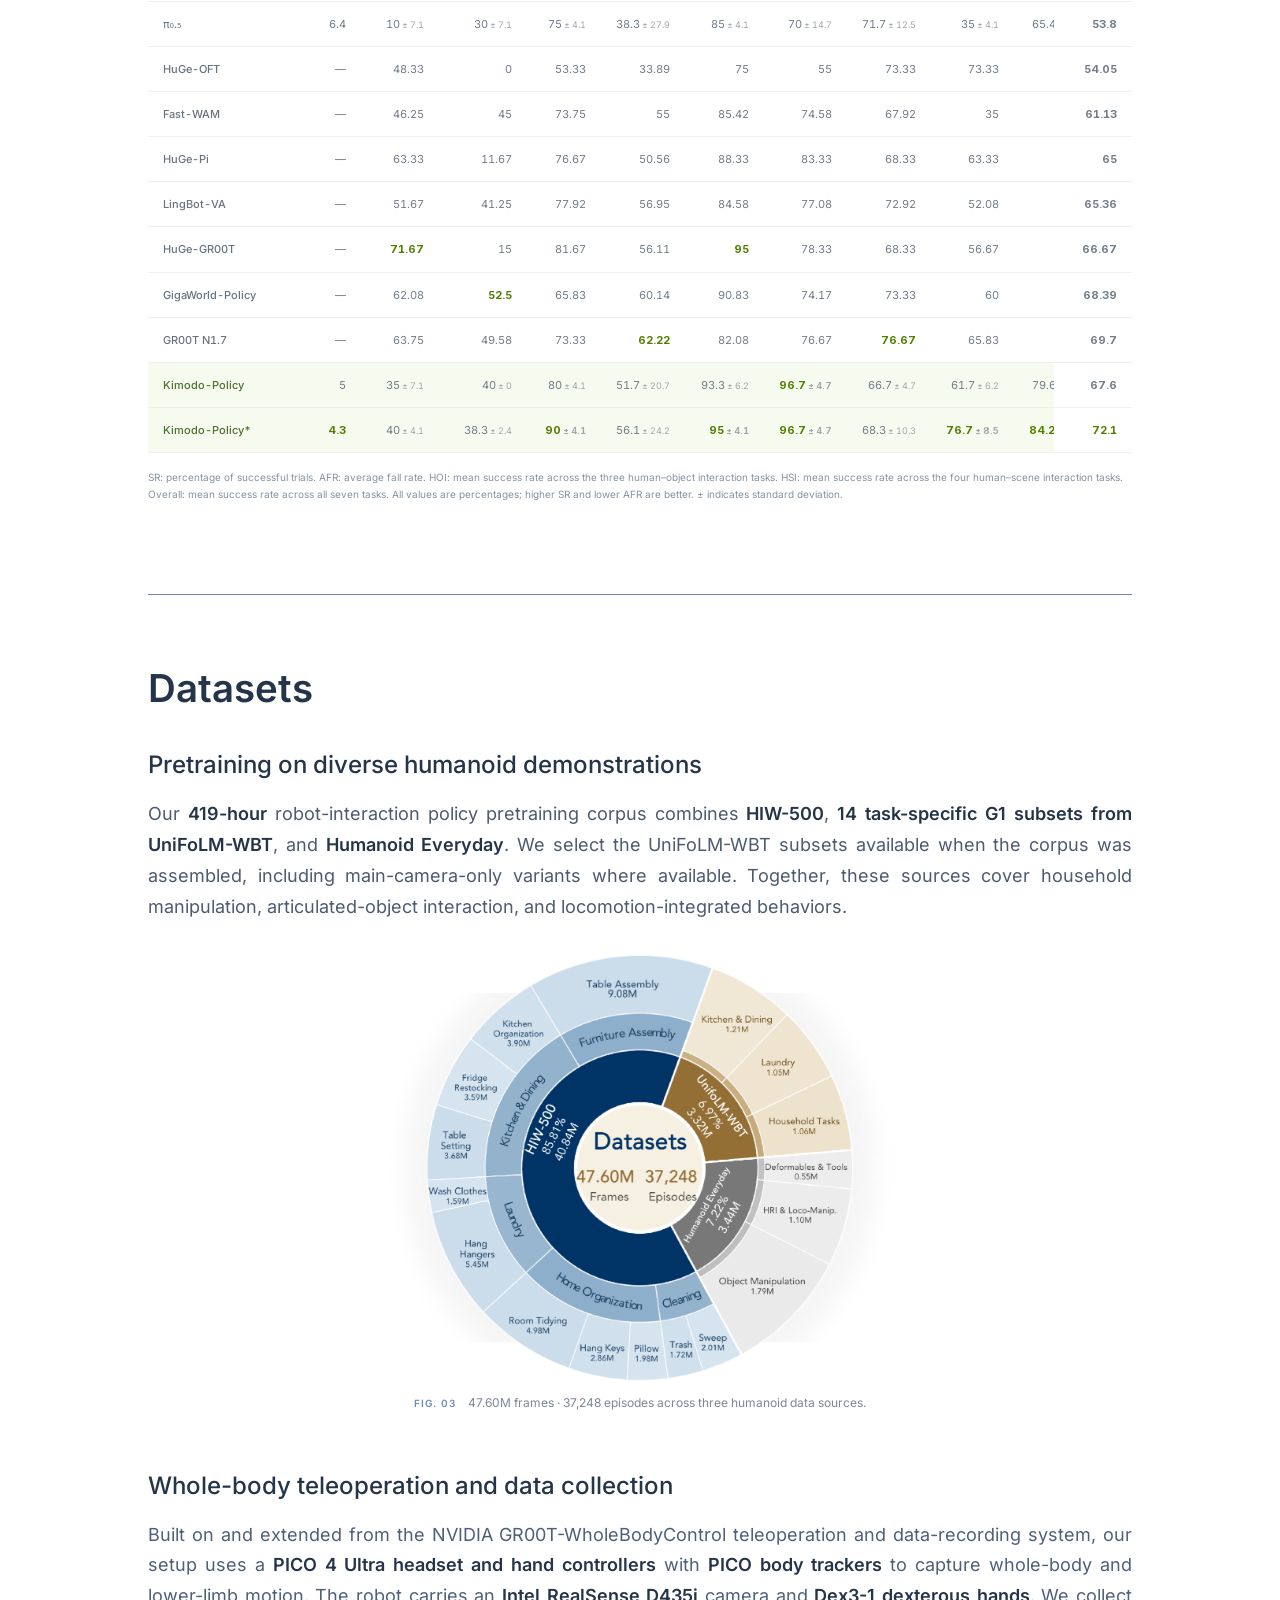
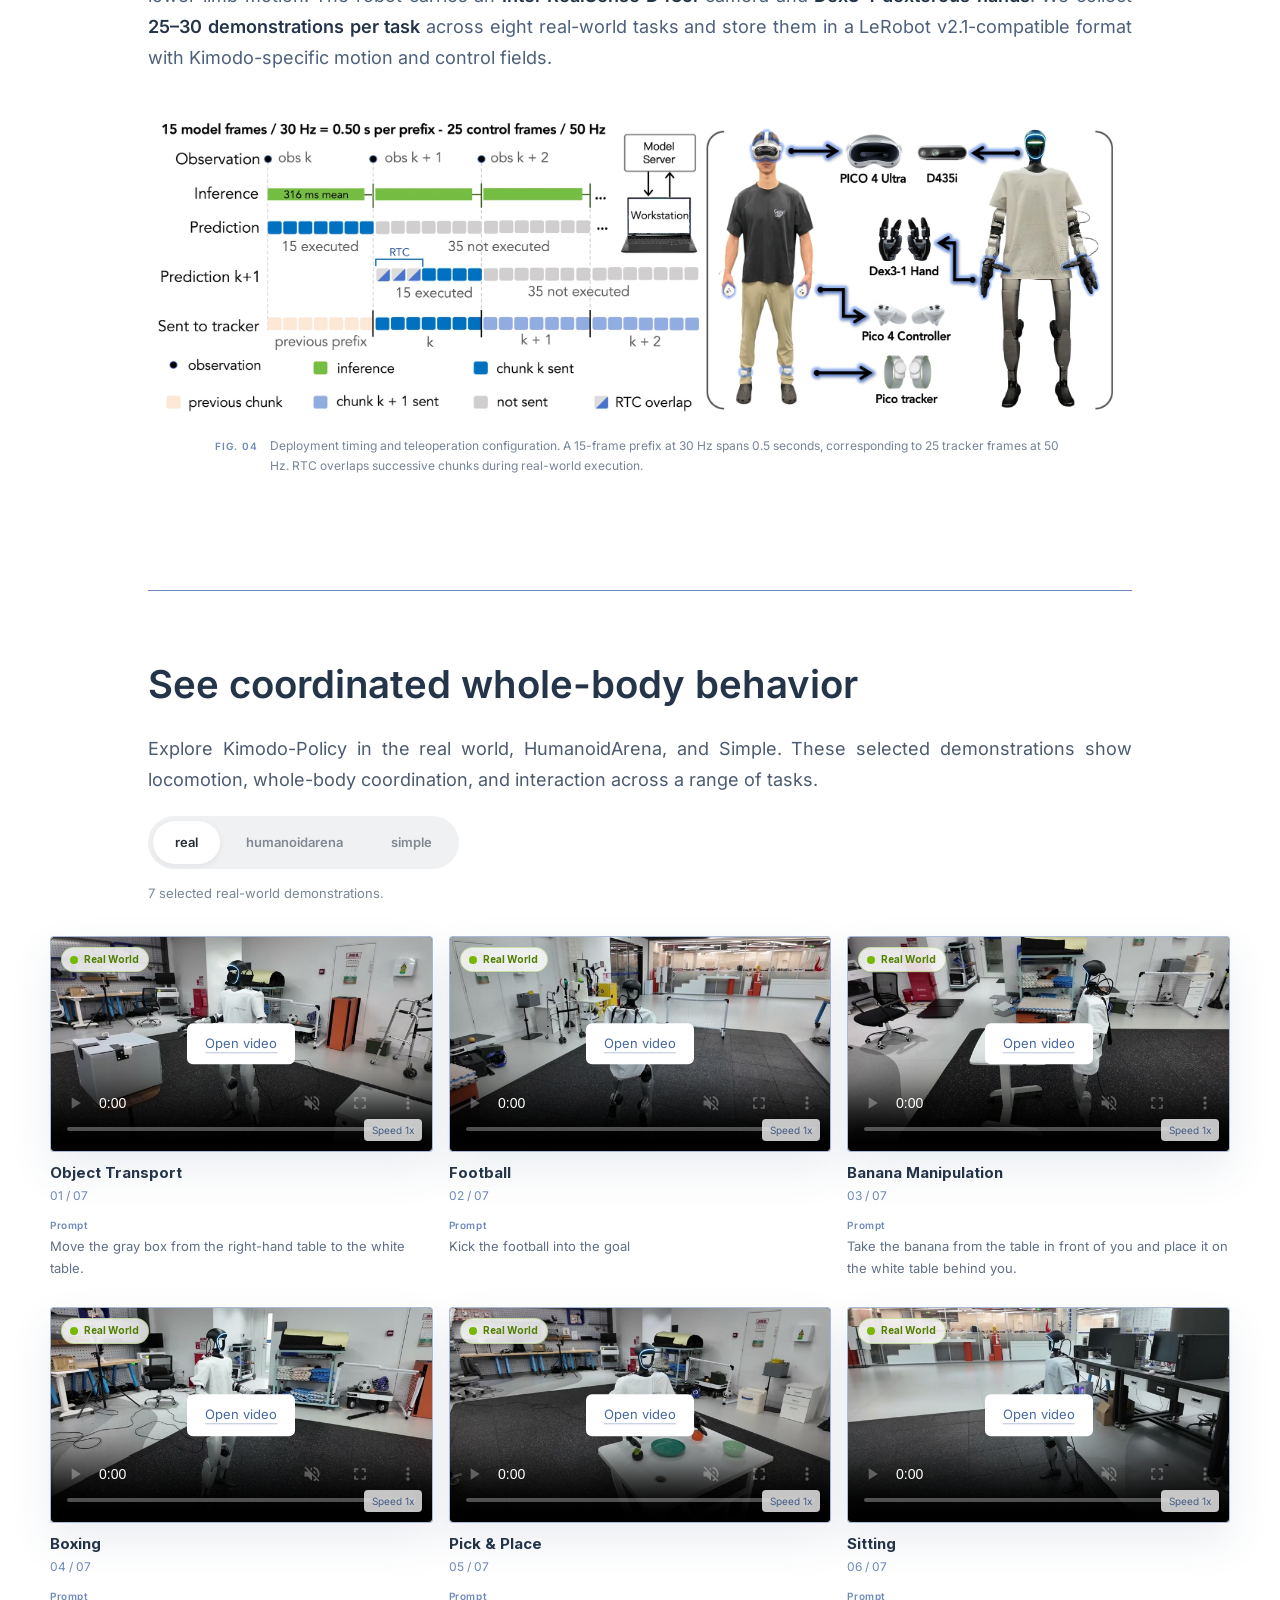
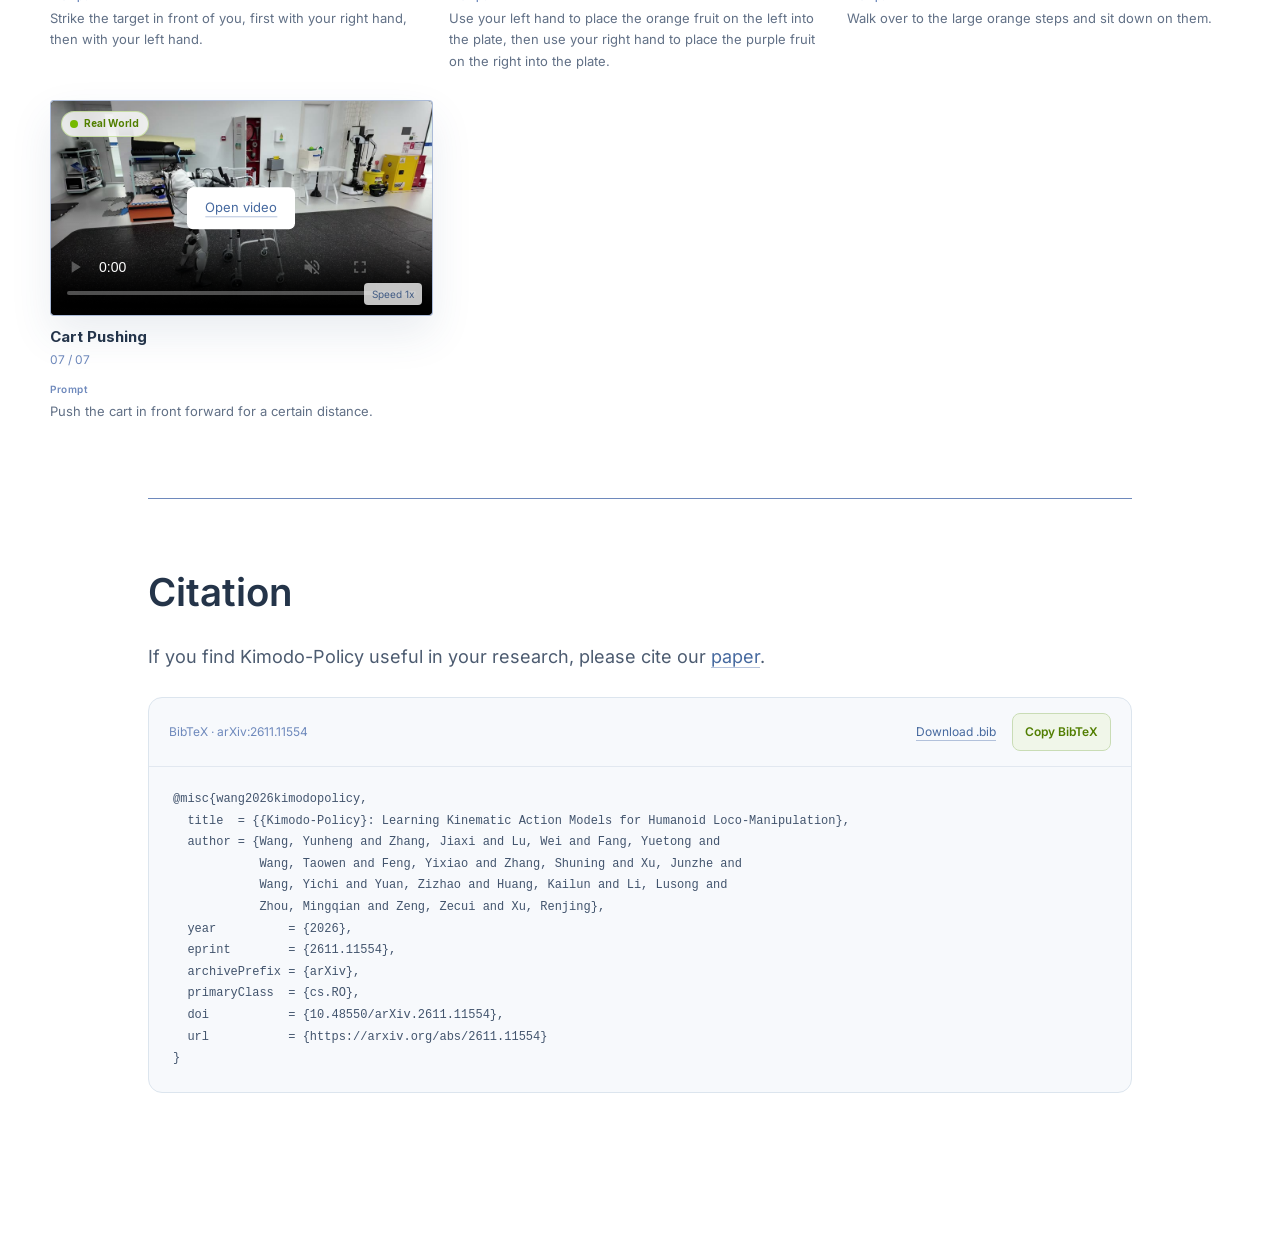
==== commit 21d40bdc: "Add project introduction video above the real-world demo reel" ====
--- a/index.html
+++ b/index.html
@@ -5,7 +5,7 @@
 <title>Kimodo-Policy: Learning Kinematic Action Models for Humanoid Loco-Manipulation</title>
 <meta name="description" content="Kimodo-Policy introduces Kinematic Action Models: adapting pretrained text-to-motion priors for visually grounded, closed-loop humanoid control through root–body–hand generation.">
 <link rel="icon" type="image/png" href="figure/icon.png?v=b0da17e1">
-<meta name="theme-color" content="#ffffff"><link rel="stylesheet" href="styles.css?v=20261110-reel-citation">
+<meta name="theme-color" content="#ffffff"><link rel="stylesheet" href="styles.css?v=20261111-intro-video">
 <link rel="preload" href="assets/inter-latin-bold.woff2" as="font" type="font/woff2" crossorigin>
 </head>
 <body><header class="site-header">
@@ -40,6 +40,11 @@
 </section>
 <article class="paper-content" aria-label="Kimodo-Policy research overview">
 <section id="overview" class="paper-section" aria-labelledby="overview-title">
+<section class="intro-film" id="introduction-video" aria-label="Project introduction video">
+<div class="intro-film-heading"><span>PROJECT VIDEO</span><a href="https://youtu.be/dXECtGHerd0" target="_blank" rel="noopener noreferrer">Watch on YouTube ↗</a></div>
+<div class="intro-film-player"><button class="intro-film-cover" type="button" aria-label="Play the Kimodo-Policy introduction video"><img src="assets/introduction-cover.jpeg" width="1073" height="601" alt="Kimodo-Policy introduction video cover" loading="lazy"><span class="intro-film-play" aria-hidden="true">▶</span></button></div>
+<noscript><p><a href="https://youtu.be/dXECtGHerd0">Watch the introduction on YouTube</a></p></noscript>
+</section>
 <div class="real-reel" aria-label="Seven real-world task demonstrations">
 <div class="real-reel-heading"><span>REAL-WORLD DEMONSTRATIONS <span class="real-reel-count">/ 07</span></span><div><span class="real-reel-hint">Hover to watch</span><button class="real-reel-toggle" type="button" aria-label="Pause automatic scrolling" aria-pressed="false">Ⅱ</button></div></div>
 <div class="real-reel-viewport"><div class="real-reel-track"></div></div>
@@ -136,4 +141,4 @@
 <p id="citation-status" class="citation-status" role="status" aria-live="polite"></p>
 </section>
 </article>
-</main><script src="script.js"></script><script src="performance-data.js?v=20261110-arxiv"></script><script src="performance.js?v=20261110-arxiv"></script><script src="videos-data.js?v=20261107-r6"></script><script src="videos.js?v=20261110-reel-citation"></script><script src="real-reel.js?v=20261110-r1"></script><script src="citation.js?v=20261110-r1"></script></body></html>
+</main><script src="script.js"></script><script src="performance-data.js?v=20261110-arxiv"></script><script src="performance.js?v=20261110-arxiv"></script><script src="videos-data.js?v=20261107-r6"></script><script src="videos.js?v=20261110-reel-citation"></script><script src="real-reel.js?v=20261110-r1"></script><script src="citation.js?v=20261110-r1"></script><script src="intro-video.js?v=20261111-r1"></script></body></html>
--- a/styles.css
+++ b/styles.css
@@ -587,3 +587,14 @@
 .citation-box pre{margin:0;padding:22px 24px;overflow-x:auto;white-space:pre-wrap;overflow-wrap:anywhere;font:12px/1.8 ui-monospace,SFMono-Regular,Consolas,monospace;color:#42546d;tab-size:2}
 .paper-section .citation-status{margin:8px 0 0;min-height:20px;font-size:12px;text-align:left;color:#517e00}
 @media(max-width:650px){.citation-toolbar{padding:12px;align-items:flex-start;flex-direction:column}.citation-toolbar>div{width:100%;justify-content:space-between}.citation-box pre{padding:16px;font-size:11px}}
+
+/* Click-to-load project film, above the real-world reel. */
+.intro-film{scroll-margin-top:120px;width:min(1200px,calc(100vw - 80px));margin:0 0 48px;position:relative;left:50%;transform:translateX(-50%)}
+.intro-film-heading{display:flex;align-items:center;justify-content:space-between;gap:16px;margin-bottom:14px;color:#6e89bc;font-size:12px;font-weight:600;letter-spacing:.1em}
+.intro-film-heading a{color:#526b94;font-size:12px;letter-spacing:0;text-decoration:none}.intro-film-heading a:hover{text-decoration:underline}
+.intro-film-player{position:relative;aspect-ratio:16/9;border-radius:14px;overflow:hidden;background:#f3f6f9;box-shadow:0 10px 36px #21324912;border:1px solid #dce4ee}
+.intro-film-cover{display:block;width:100%;height:100%;padding:0;border:0;cursor:pointer;background:transparent}.intro-film-cover img{display:block;width:100%;height:100%;object-fit:contain}
+.intro-film-play{position:absolute;inset:0;margin:auto;display:grid;place-items:center;width:76px;height:76px;padding-left:4px;border-radius:50%;color:white;background:#5d9000ed;box-shadow:0 6px 28px #21324940;font-size:30px;transition:transform .2s,background .2s}.intro-film-cover:hover .intro-film-play{transform:scale(1.06);background:#76b900}.intro-film-cover:focus-visible{outline:4px solid #76b900;outline-offset:-5px}
+.intro-film-player iframe{display:block;width:100%;height:100%;border:0}
+@media(max-width:650px){.intro-film{width:100%;margin-bottom:32px}.intro-film-heading{font-size:10px}.intro-film-play{width:56px;height:56px;font-size:24px}}
+@media(prefers-reduced-motion:reduce){.intro-film-play{transition:none}}
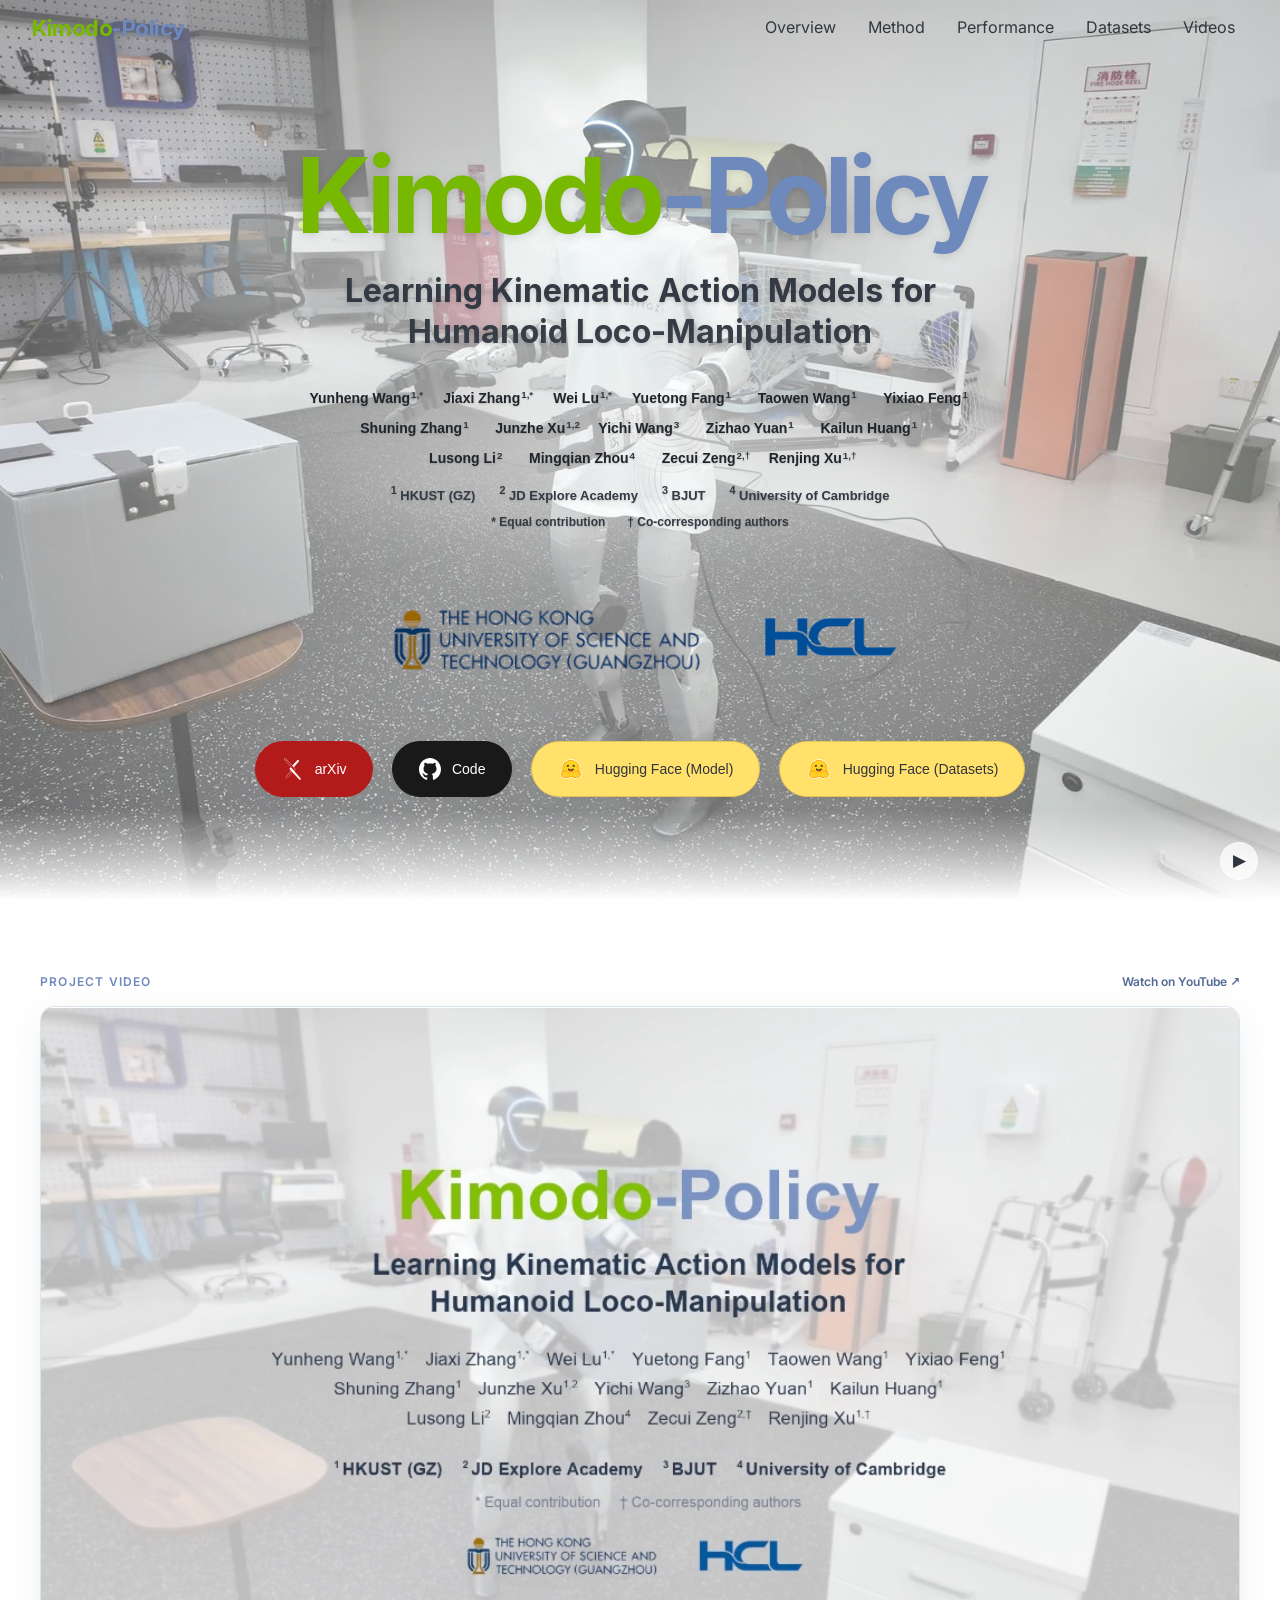
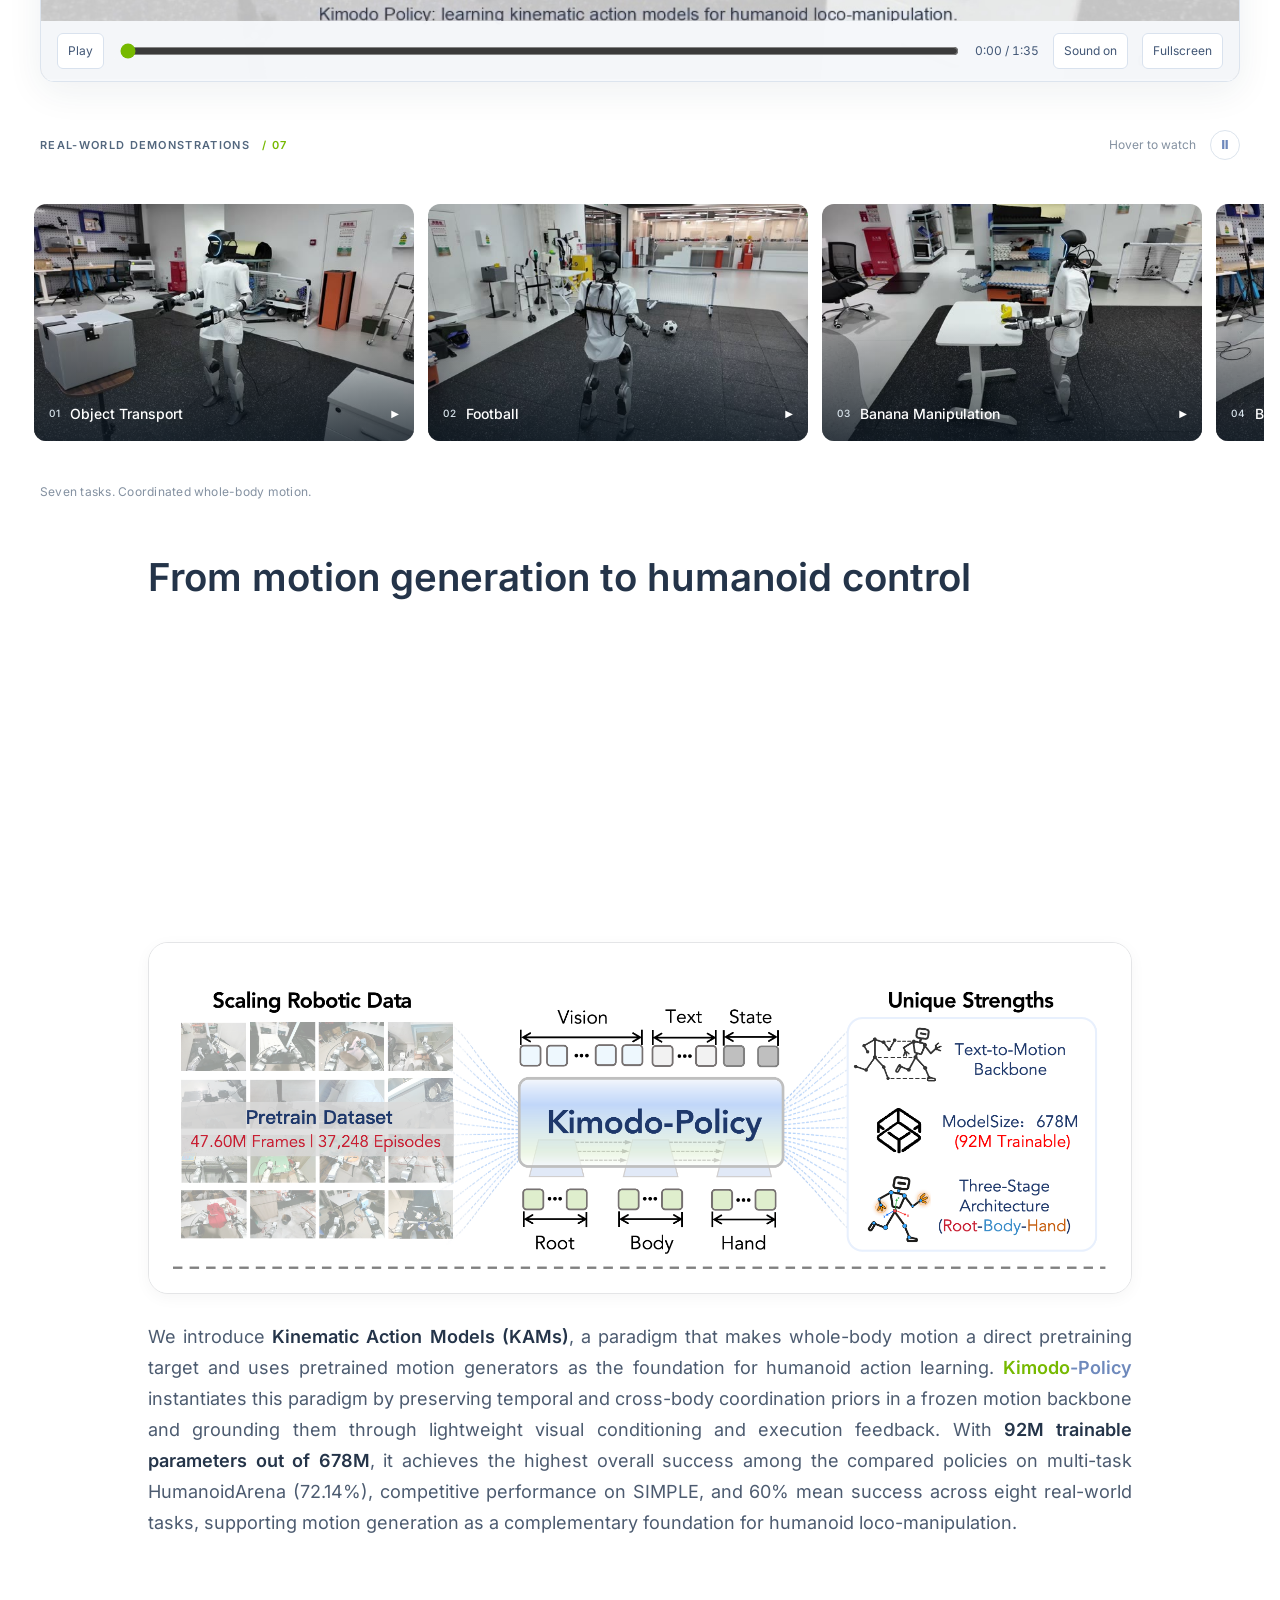
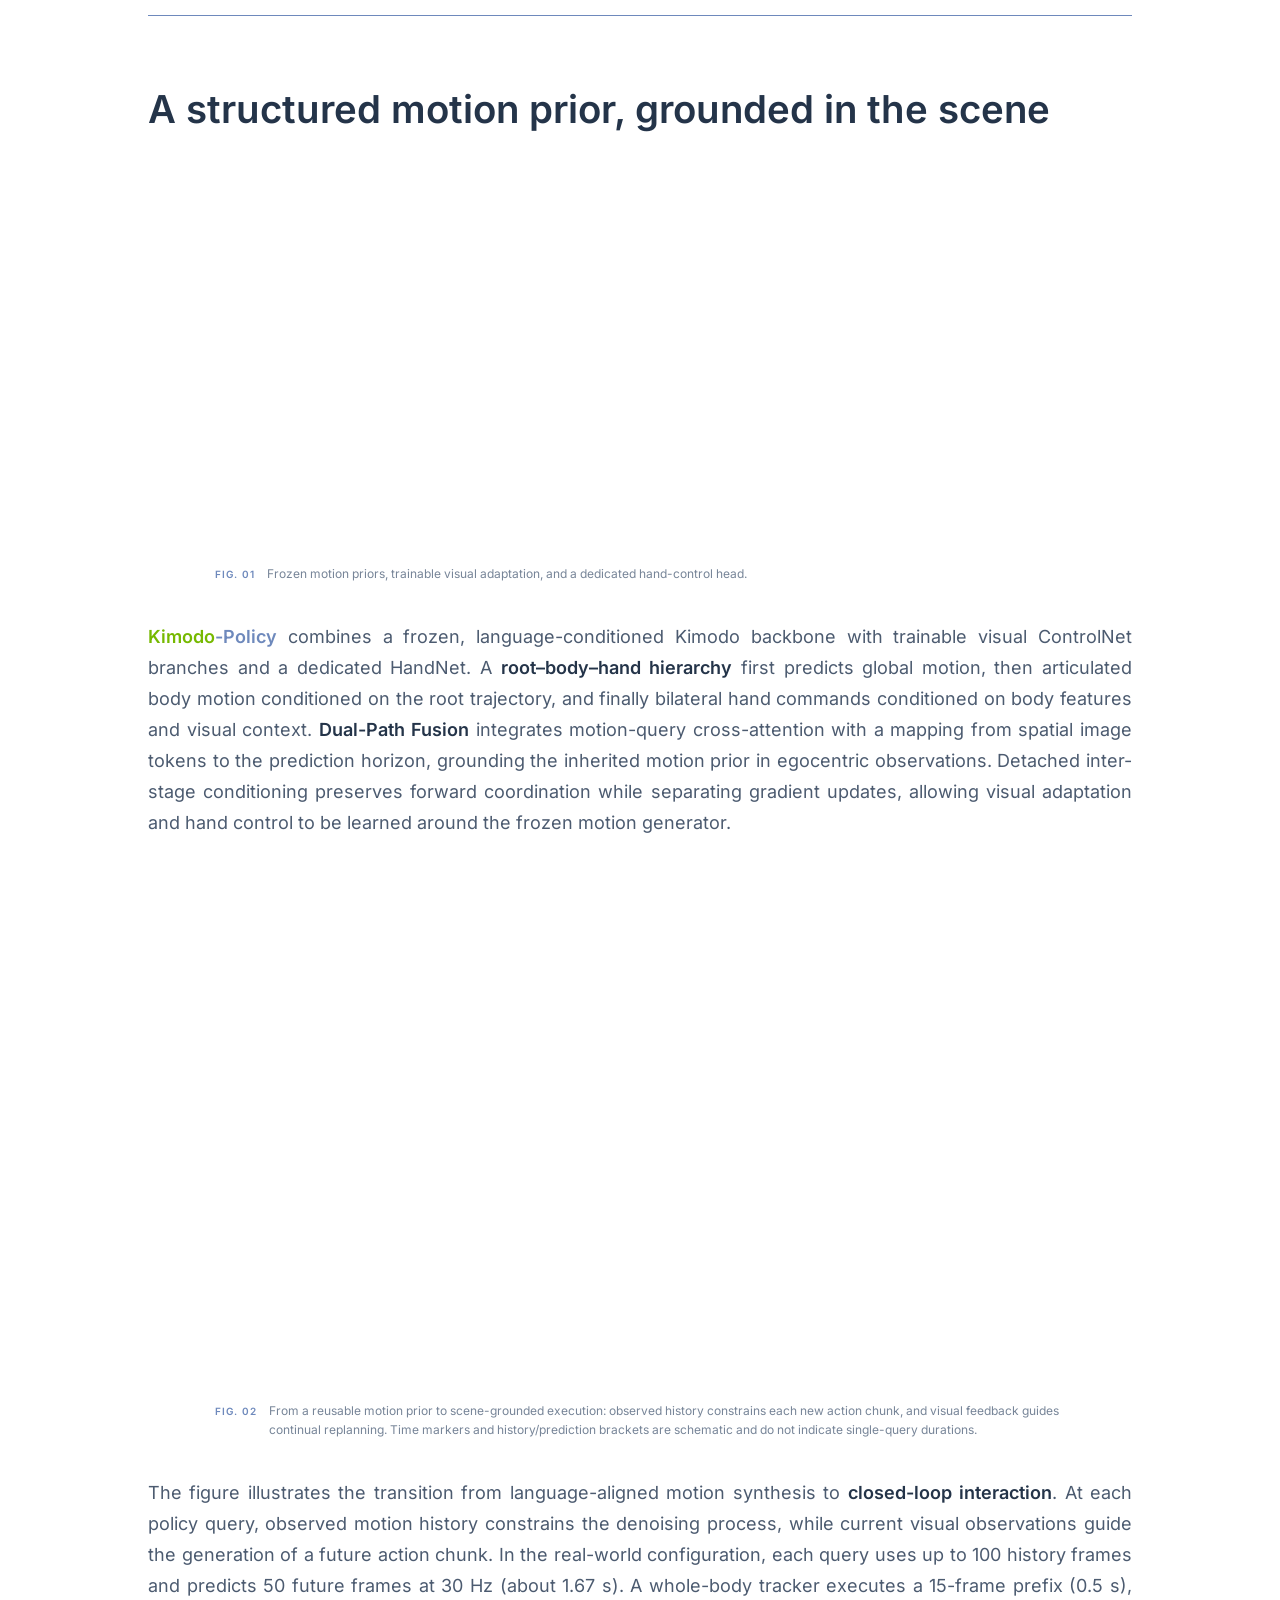
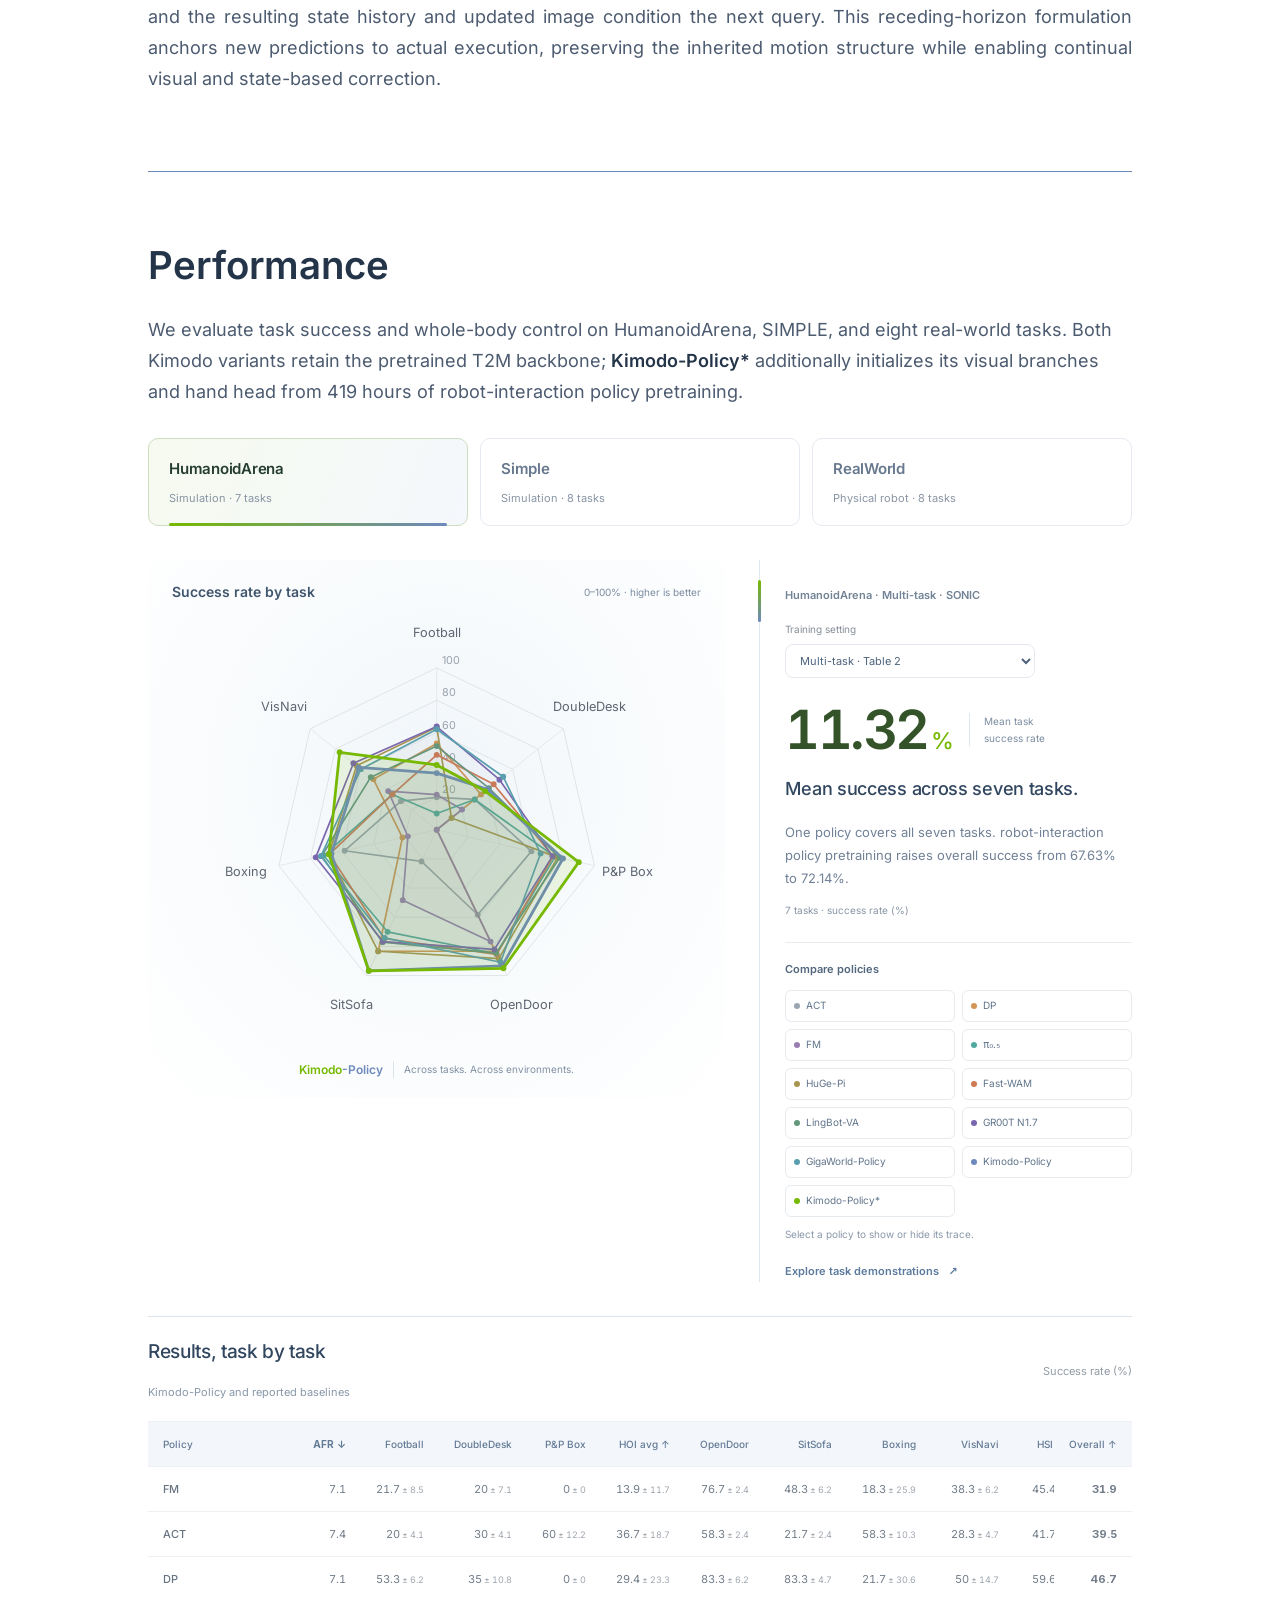
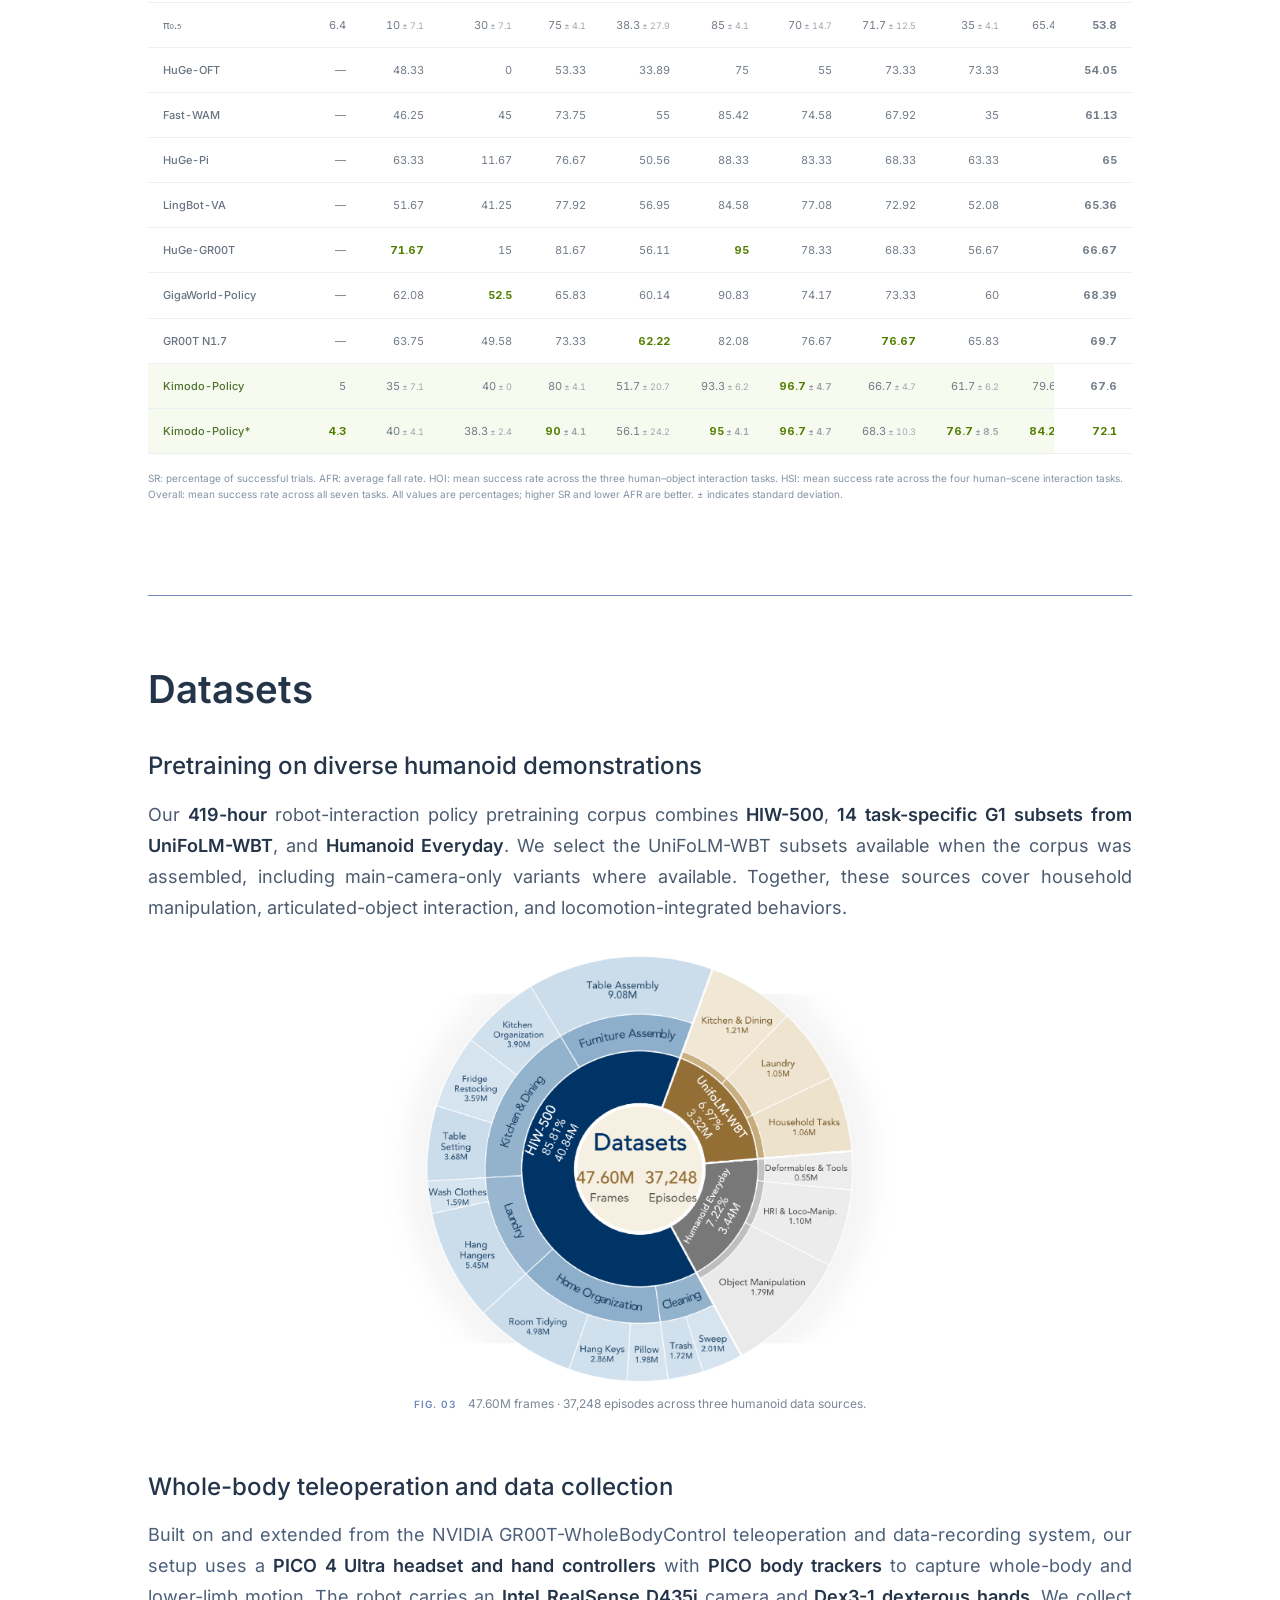
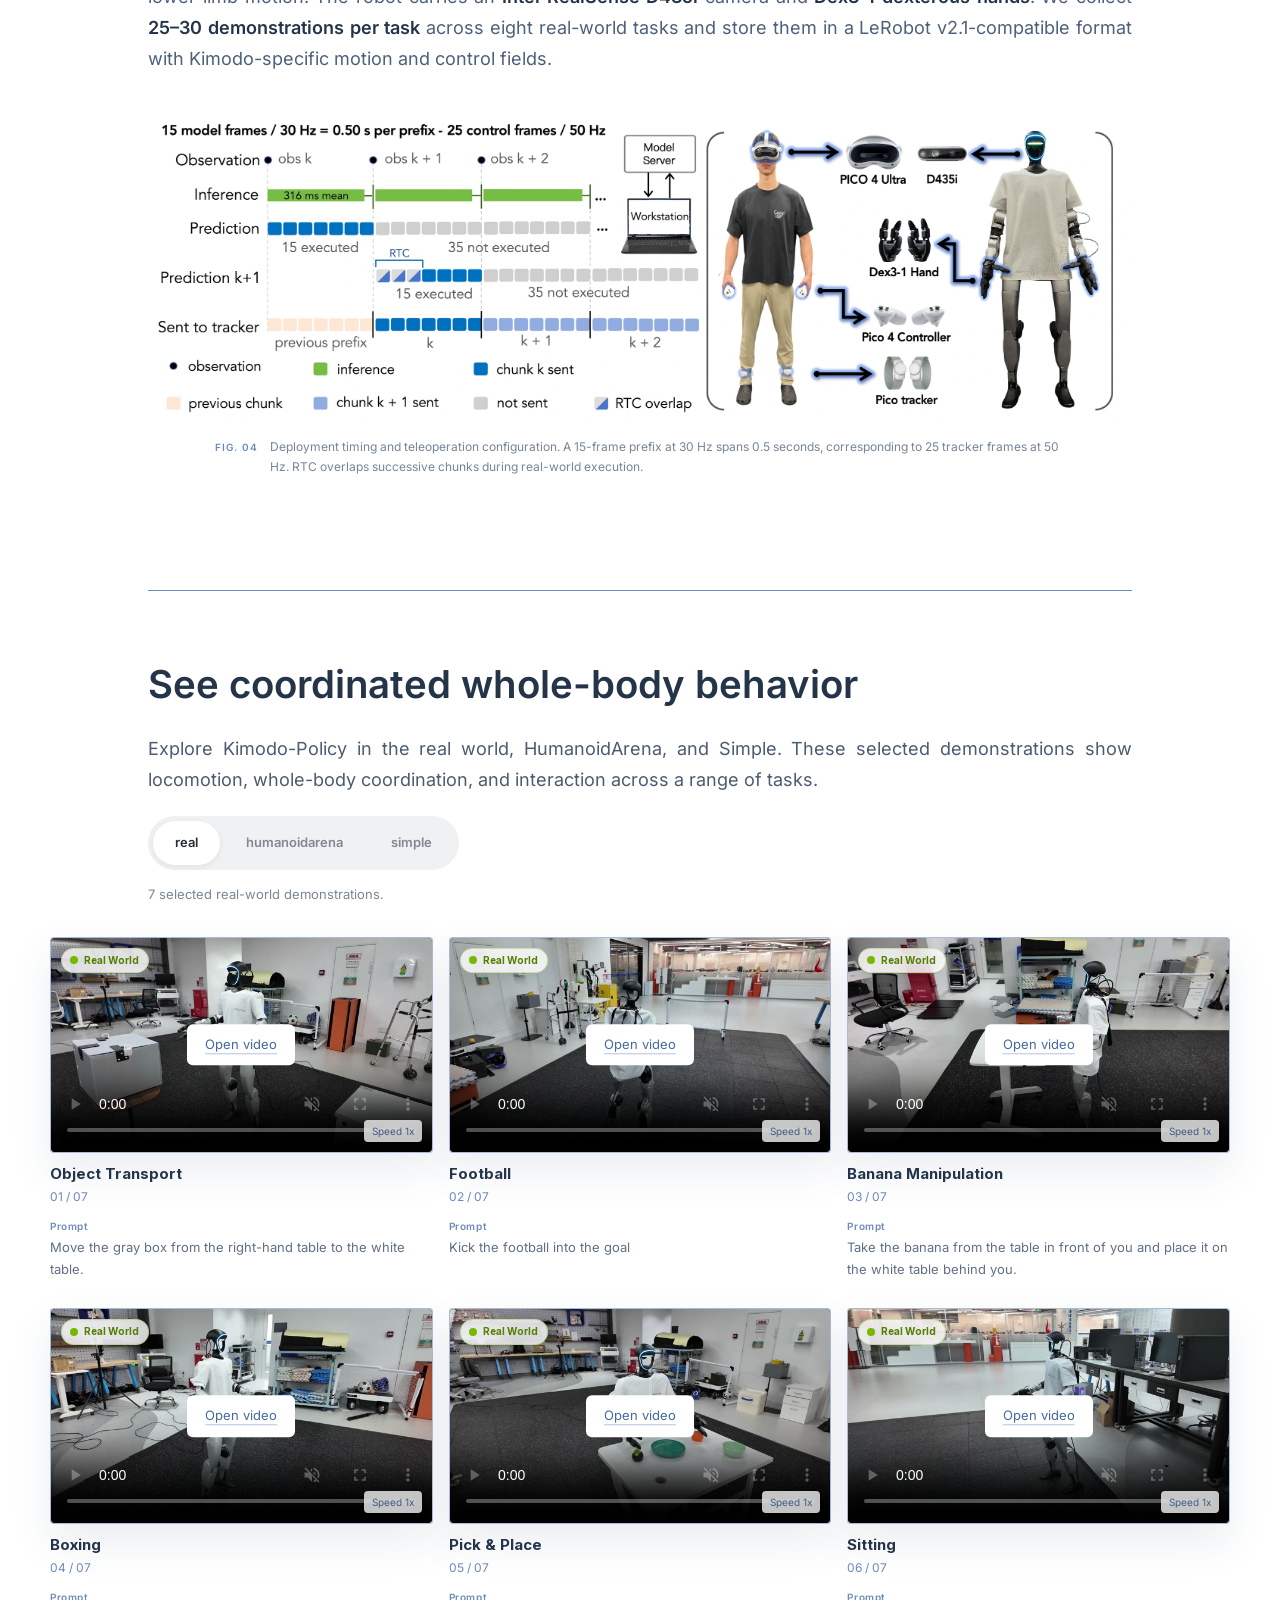
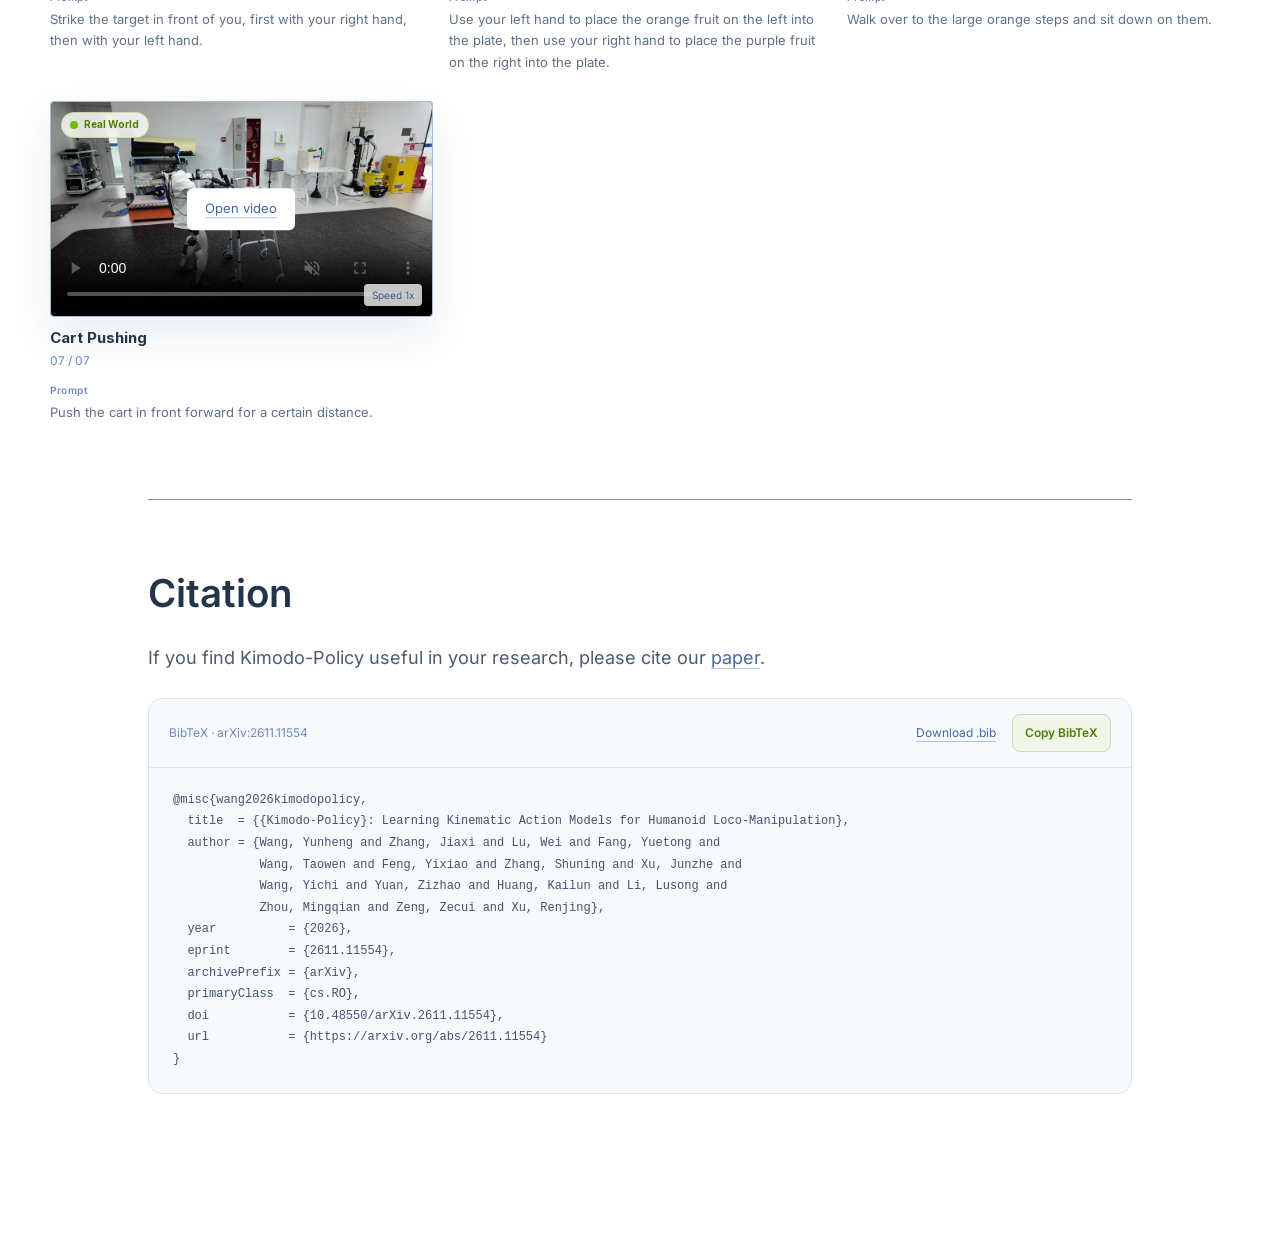
==== commit 01182ba0: "Use direct video playback with dismissible controls" ====
--- a/index.html
+++ b/index.html
@@ -5,7 +5,7 @@
 <title>Kimodo-Policy: Learning Kinematic Action Models for Humanoid Loco-Manipulation</title>
 <meta name="description" content="Kimodo-Policy introduces Kinematic Action Models: adapting pretrained text-to-motion priors for visually grounded, closed-loop humanoid control through root–body–hand generation.">
 <link rel="icon" type="image/png" href="figure/icon.png?v=b0da17e1">
-<meta name="theme-color" content="#ffffff"><link rel="stylesheet" href="styles.css?v=20261111-intro-video">
+<meta name="theme-color" content="#ffffff"><link rel="stylesheet" href="styles.css?v=20261111-native-video">
 <link rel="preload" href="assets/inter-latin-bold.woff2" as="font" type="font/woff2" crossorigin>
 </head>
 <body><header class="site-header">
@@ -42,8 +42,17 @@
 <section id="overview" class="paper-section" aria-labelledby="overview-title">
 <section class="intro-film" id="introduction-video" aria-label="Project introduction video">
 <div class="intro-film-heading"><span>PROJECT VIDEO</span><a href="https://youtu.be/dXECtGHerd0" target="_blank" rel="noopener noreferrer">Watch on YouTube ↗</a></div>
-<div class="intro-film-player"><button class="intro-film-cover" type="button" aria-label="Play the Kimodo-Policy introduction video"><img src="assets/introduction-cover.jpeg" width="1073" height="601" alt="Kimodo-Policy introduction video cover" loading="lazy"><span class="intro-film-play" aria-hidden="true">▶</span></button></div>
-<noscript><p><a href="https://youtu.be/dXECtGHerd0">Watch the introduction on YouTube</a></p></noscript>
+<div class="intro-film-shell">
+<div class="intro-film-player"><video id="intro-film-video" controls playsinline preload="none" poster="assets/introduction-cover.jpeg" aria-label="Kimodo-Policy introduction video"><source src="assets/introduction.mp4" type="video/mp4"></video></div>
+<div class="intro-film-controls" hidden>
+<button type="button" data-intro-play aria-label="Play introduction video">Play</button>
+<input data-intro-seek type="range" min="0" max="100" step="0.1" value="0" aria-label="Video playback position">
+<span data-intro-time>0:00 / 1:36</span>
+<button type="button" data-intro-mute aria-label="Mute video" aria-pressed="false">Sound on</button>
+<button type="button" data-intro-fullscreen aria-label="Enter fullscreen">Fullscreen</button>
+</div>
+</div>
+<p class="intro-film-status" role="status" hidden>Unable to load the video. <a href="https://youtu.be/dXECtGHerd0" target="_blank" rel="noopener noreferrer">Watch on YouTube ↗</a></p>
 </section>
 <div class="real-reel" aria-label="Seven real-world task demonstrations">
 <div class="real-reel-heading"><span>REAL-WORLD DEMONSTRATIONS <span class="real-reel-count">/ 07</span></span><div><span class="real-reel-hint">Hover to watch</span><button class="real-reel-toggle" type="button" aria-label="Pause automatic scrolling" aria-pressed="false">Ⅱ</button></div></div>
@@ -141,4 +150,4 @@
 <p id="citation-status" class="citation-status" role="status" aria-live="polite"></p>
 </section>
 </article>
-</main><script src="script.js"></script><script src="performance-data.js?v=20261110-arxiv"></script><script src="performance.js?v=20261110-arxiv"></script><script src="videos-data.js?v=20261107-r6"></script><script src="videos.js?v=20261110-reel-citation"></script><script src="real-reel.js?v=20261110-r1"></script><script src="citation.js?v=20261110-r1"></script><script src="intro-video.js?v=20261111-r1"></script></body></html>
+</main><script src="script.js"></script><script src="performance-data.js?v=20261110-arxiv"></script><script src="performance.js?v=20261110-arxiv"></script><script src="videos-data.js?v=20261107-r6"></script><script src="videos.js?v=20261110-reel-citation"></script><script src="real-reel.js?v=20261110-r1"></script><script src="citation.js?v=20261110-r1"></script><script src="intro-video.js?v=20261111-native-r3"></script></body></html>
--- a/styles.css
+++ b/styles.css
@@ -598,3 +598,16 @@
 .intro-film-player iframe{display:block;width:100%;height:100%;border:0}
 @media(max-width:650px){.intro-film{width:100%;margin-bottom:32px}.intro-film-heading{font-size:10px}.intro-film-play{width:56px;height:56px;font-size:24px}}
 @media(prefers-reduced-motion:reduce){.intro-film-play{transition:none}}
+
+.intro-film-player video{display:block;width:100%;height:100%;object-fit:contain;background:white}
+.intro-film-shell{border-radius:14px;overflow:hidden;background:#f6f8fb;border:1px solid #dce4ee;box-shadow:0 10px 36px #21324912}
+.intro-film-shell .intro-film-player{border:0;border-radius:0;box-shadow:none}
+.intro-film-controls{display:flex;align-items:center;gap:14px;padding:12px 16px;background:#f6f8fb;color:#425776;font-size:12px}
+.intro-film-controls[hidden]{display:none}.intro-film-controls button{flex-shrink:0;border:1px solid #d9e2ee;border-radius:6px;background:white;color:#425776;padding:7px 10px;cursor:pointer;font:inherit}.intro-film-controls button:hover{border-color:#76b900;color:#527f00}.intro-film-controls button:focus-visible,.intro-film-controls input:focus-visible{outline:2px solid #76b900;outline-offset:3px}
+.intro-film-controls input{min-width:40px;flex:1;accent-color:#76b900;cursor:pointer}.intro-film-controls span{white-space:nowrap;font-variant-numeric:tabular-nums}.intro-film-status{font-size:13px;color:#526b94}
+.intro-film-shell:fullscreen{display:flex;flex-direction:column;justify-content:center;background:#111;border:0;border-radius:0}.intro-film-shell:fullscreen .intro-film-player{flex:1;min-height:0;aspect-ratio:auto}.intro-film-shell:fullscreen .intro-film-controls{flex-shrink:0}
+@media(max-width:650px){.intro-film-controls{gap:7px;padding:10px 8px;flex-wrap:wrap;font-size:11px}.intro-film-controls input{flex-basis:35%}.intro-film-controls button{padding:6px 8px}}
+
+/* Overlay controls without shifting the video when dismissed. */
+.intro-film-shell{position:relative}
+.intro-film-controls{position:absolute;bottom:0;left:0;right:0;z-index:2;background:rgba(246,248,251,.96)}
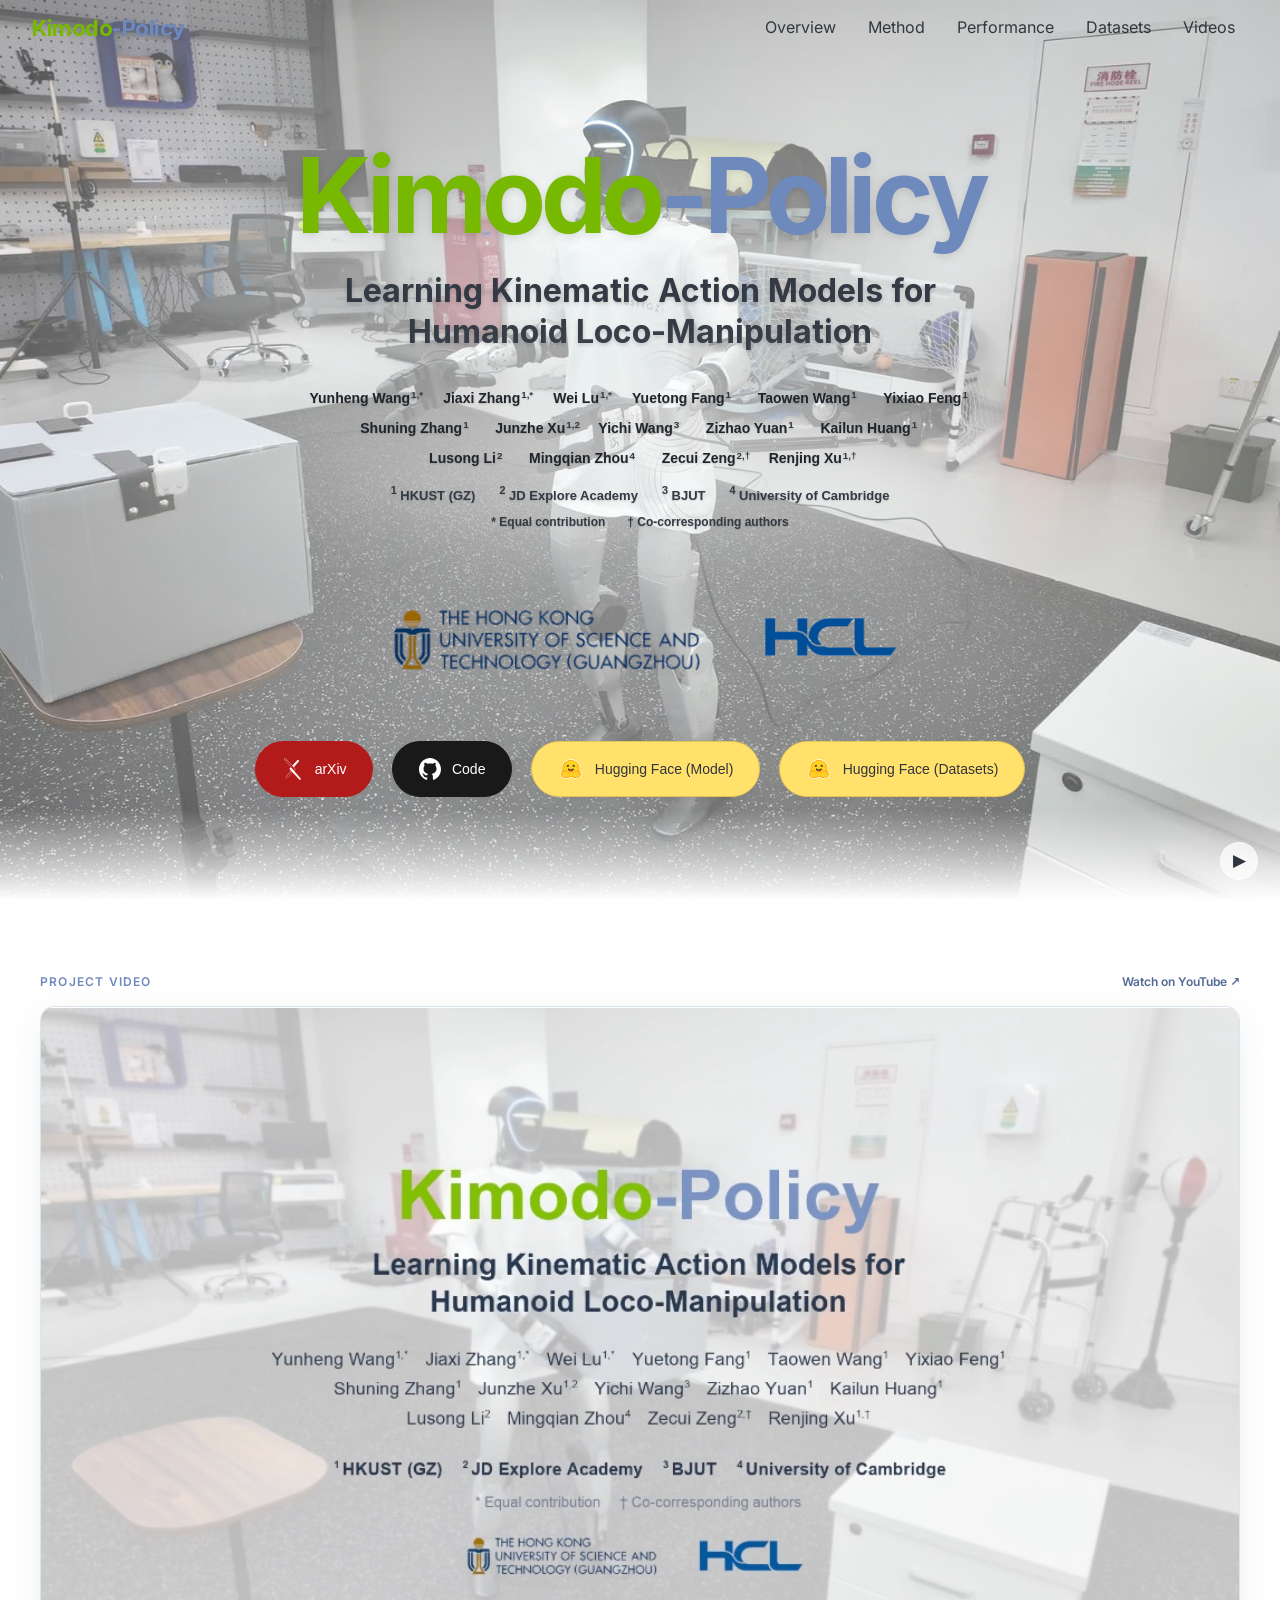
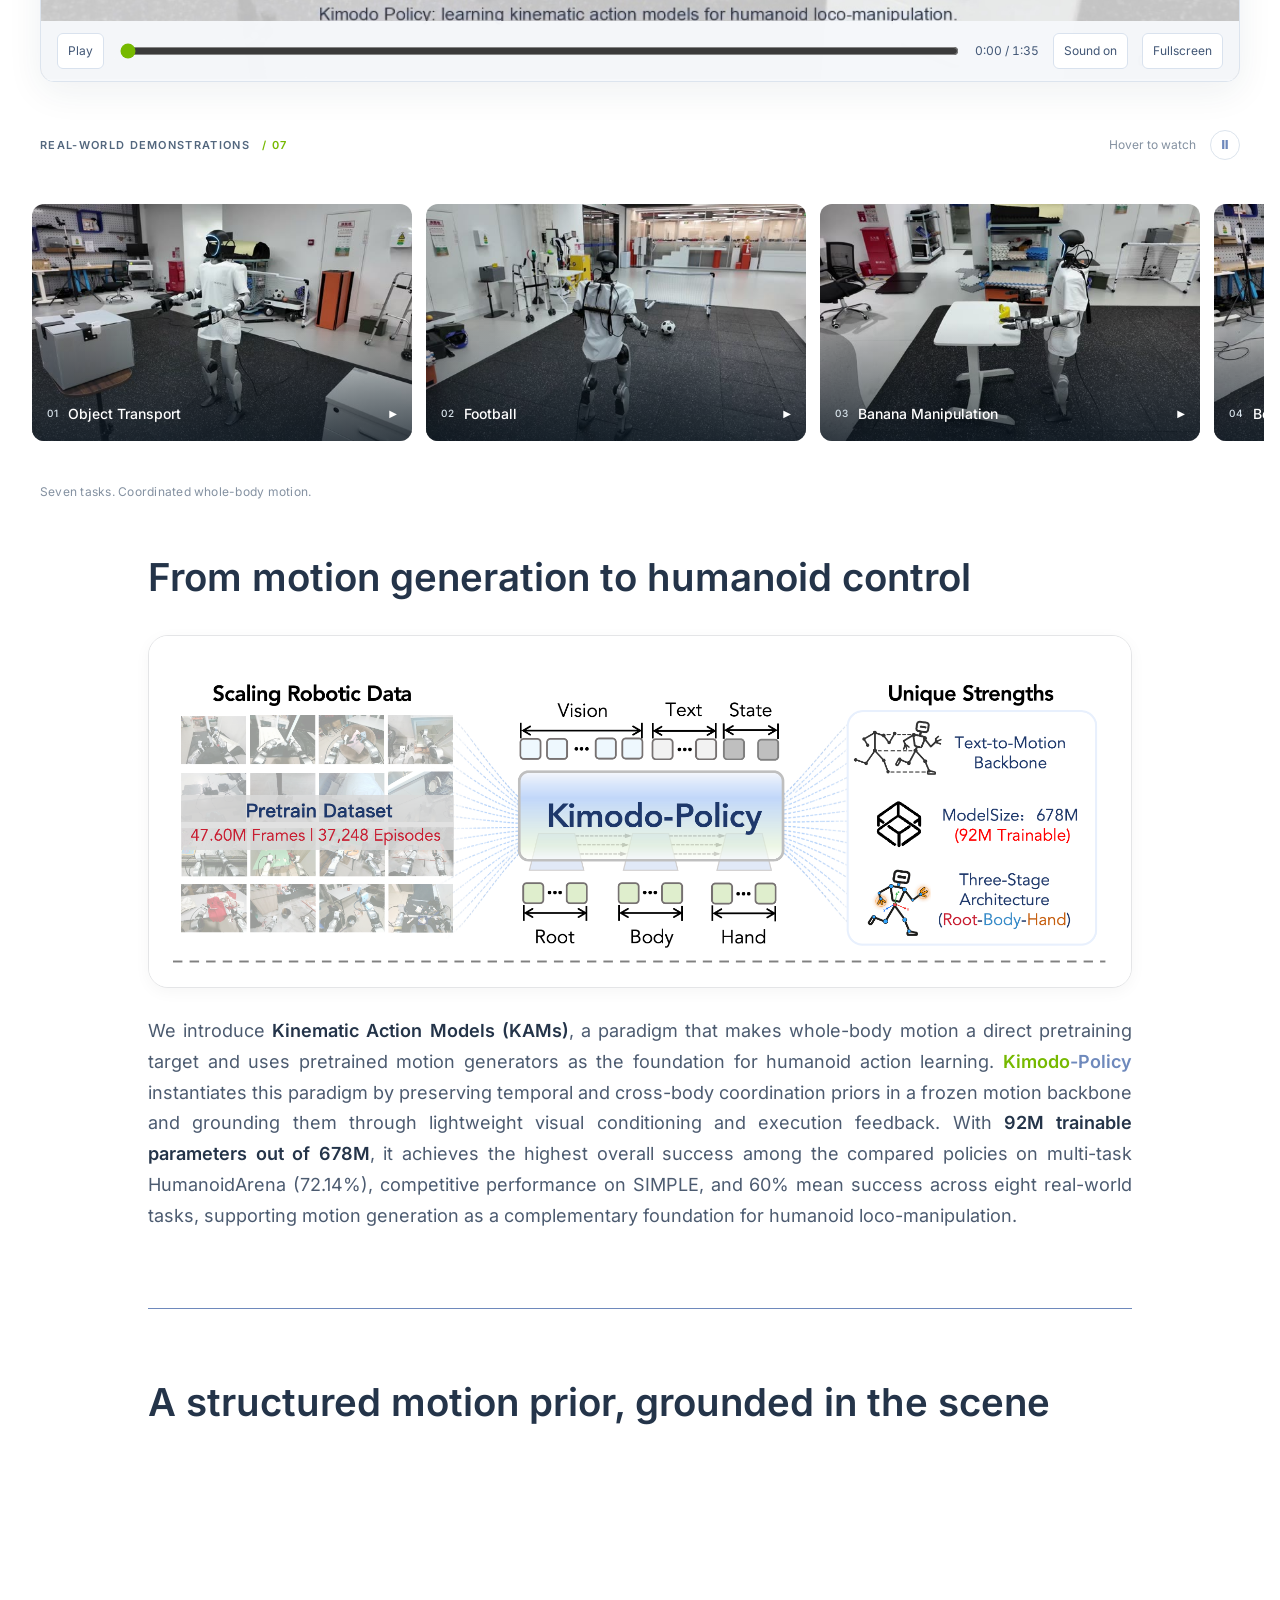
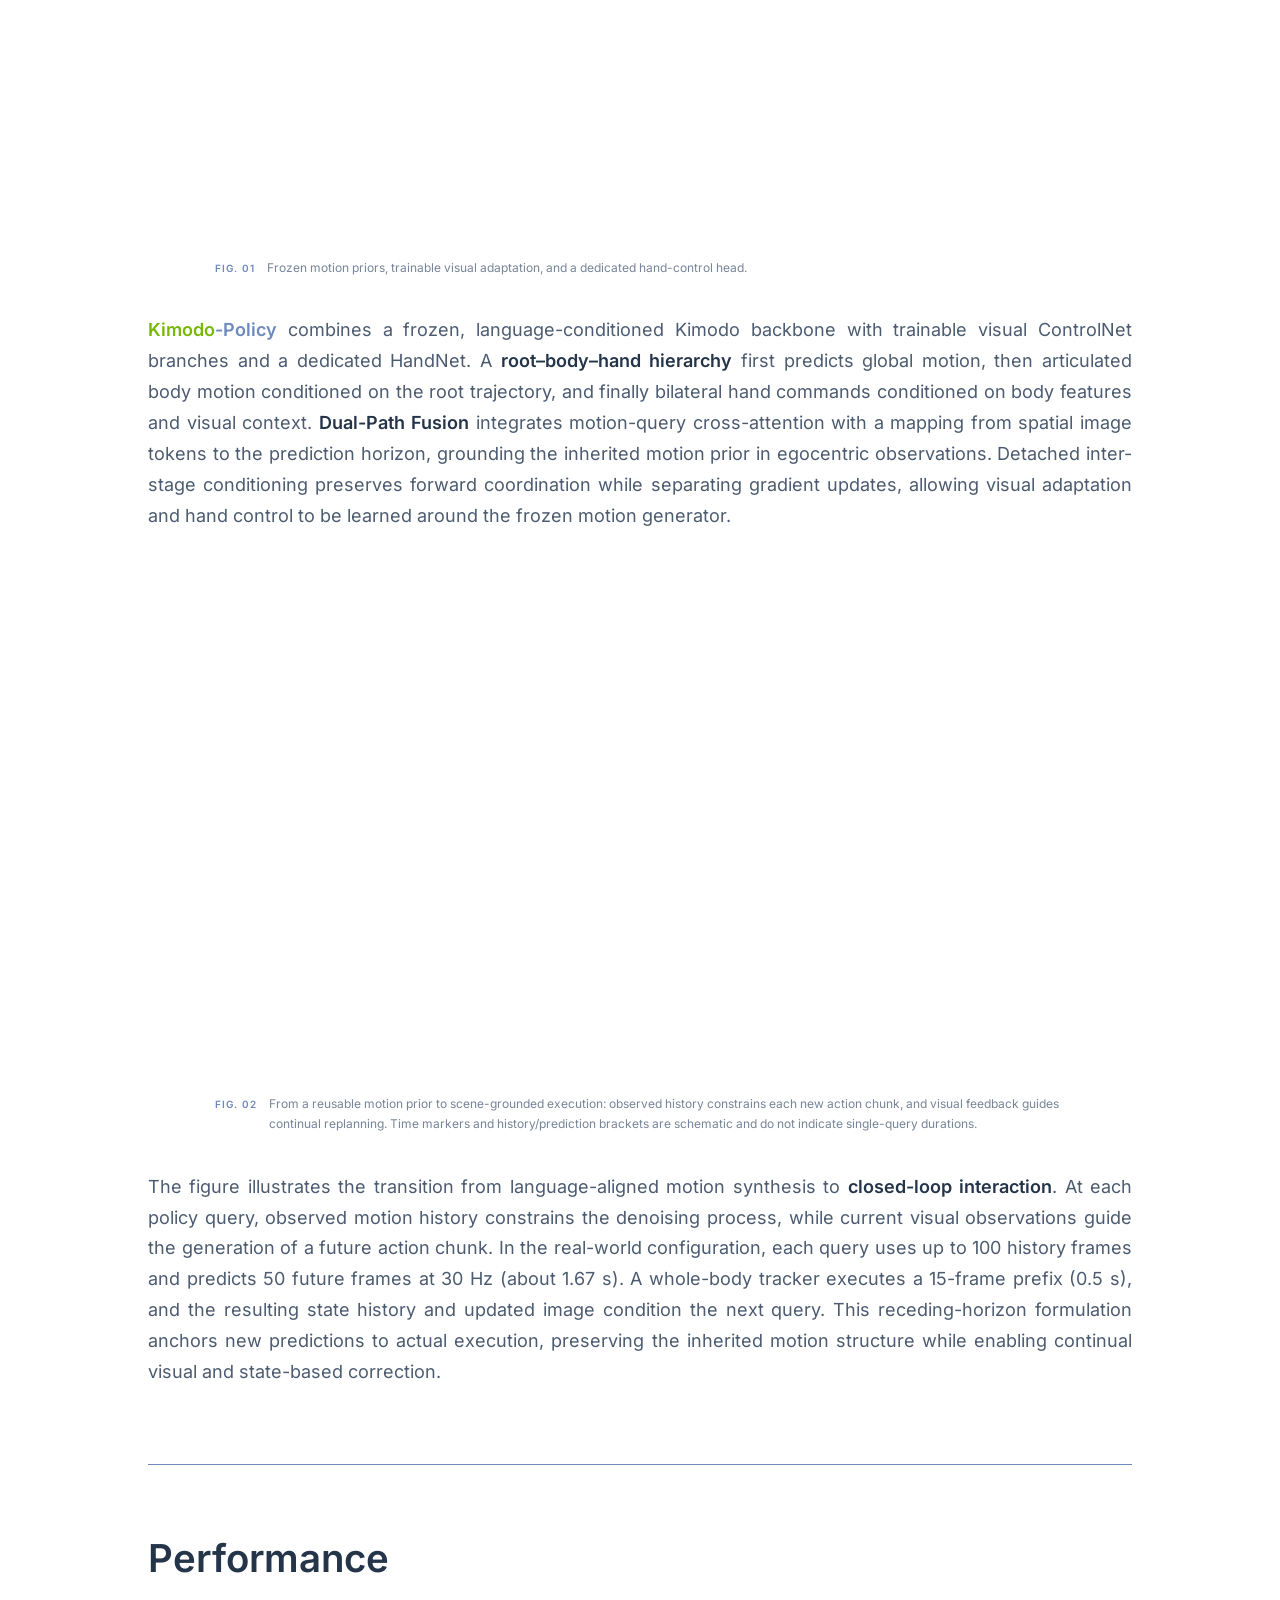
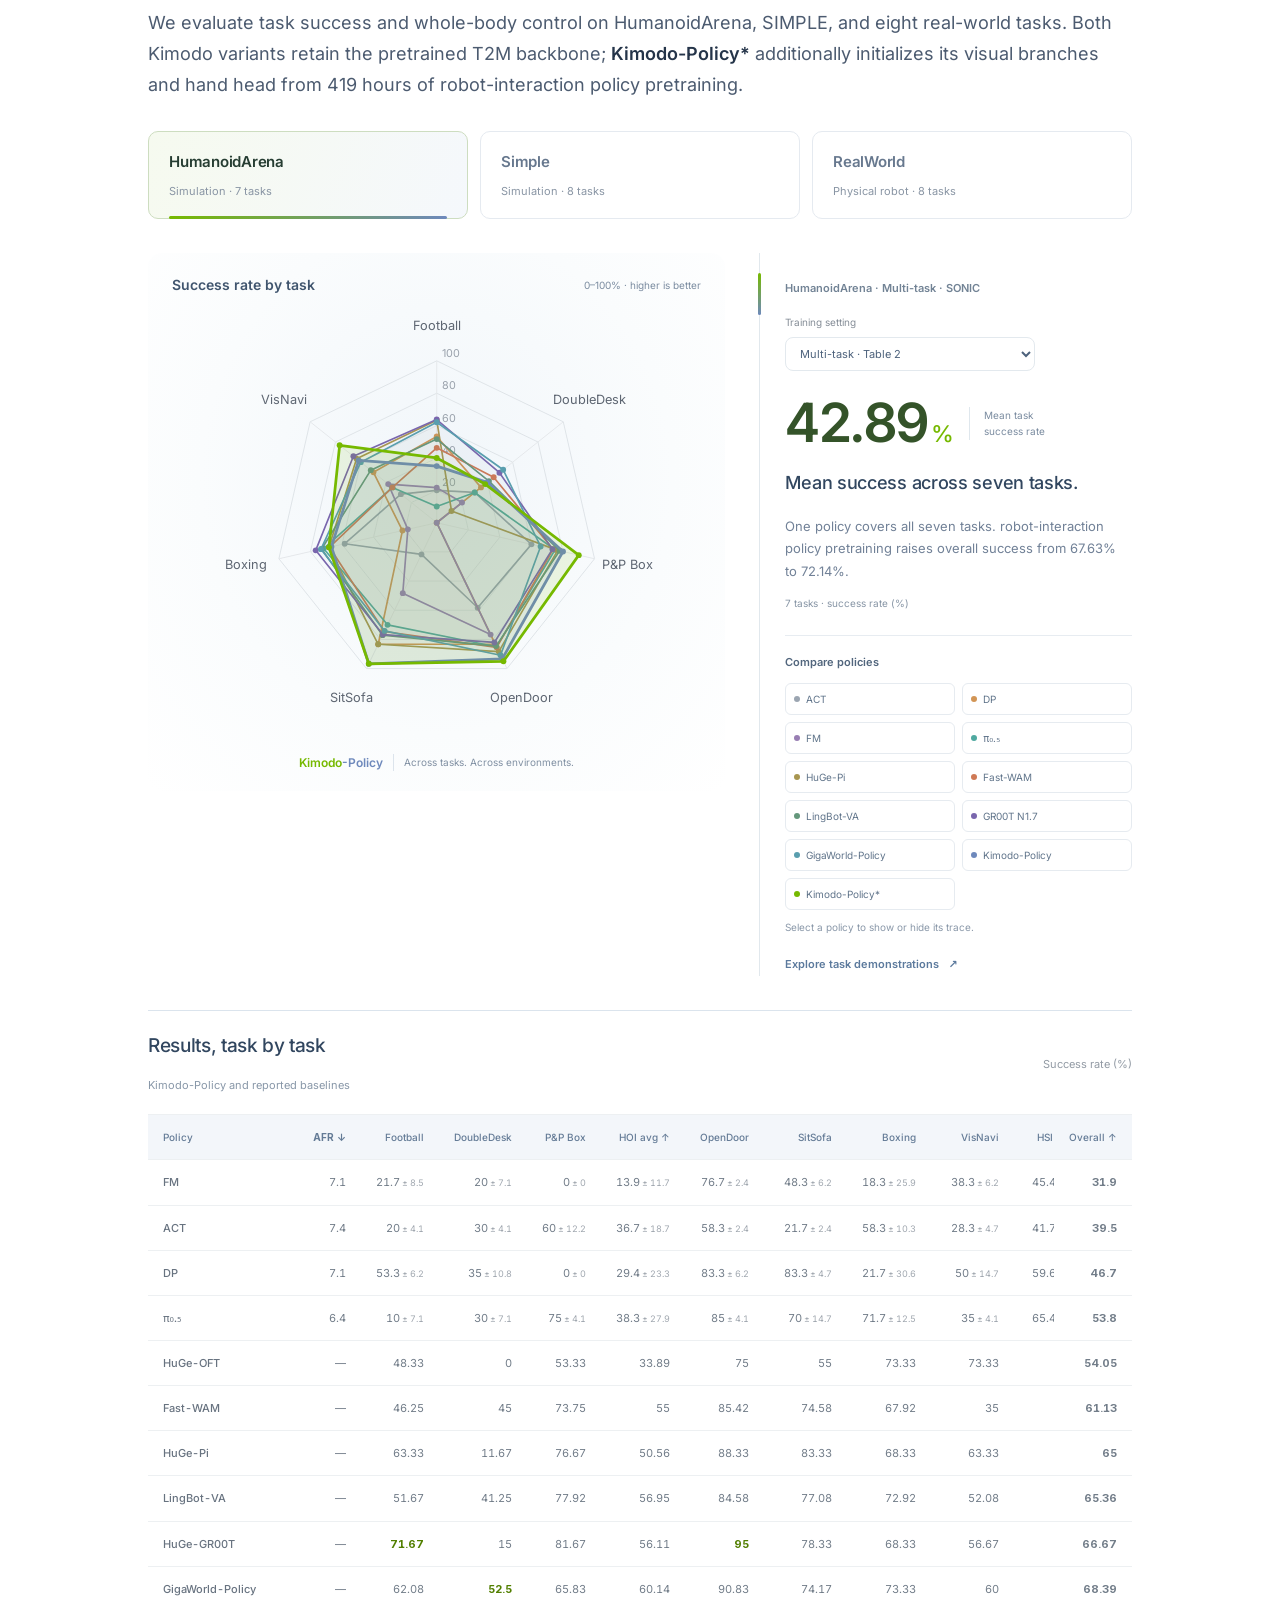
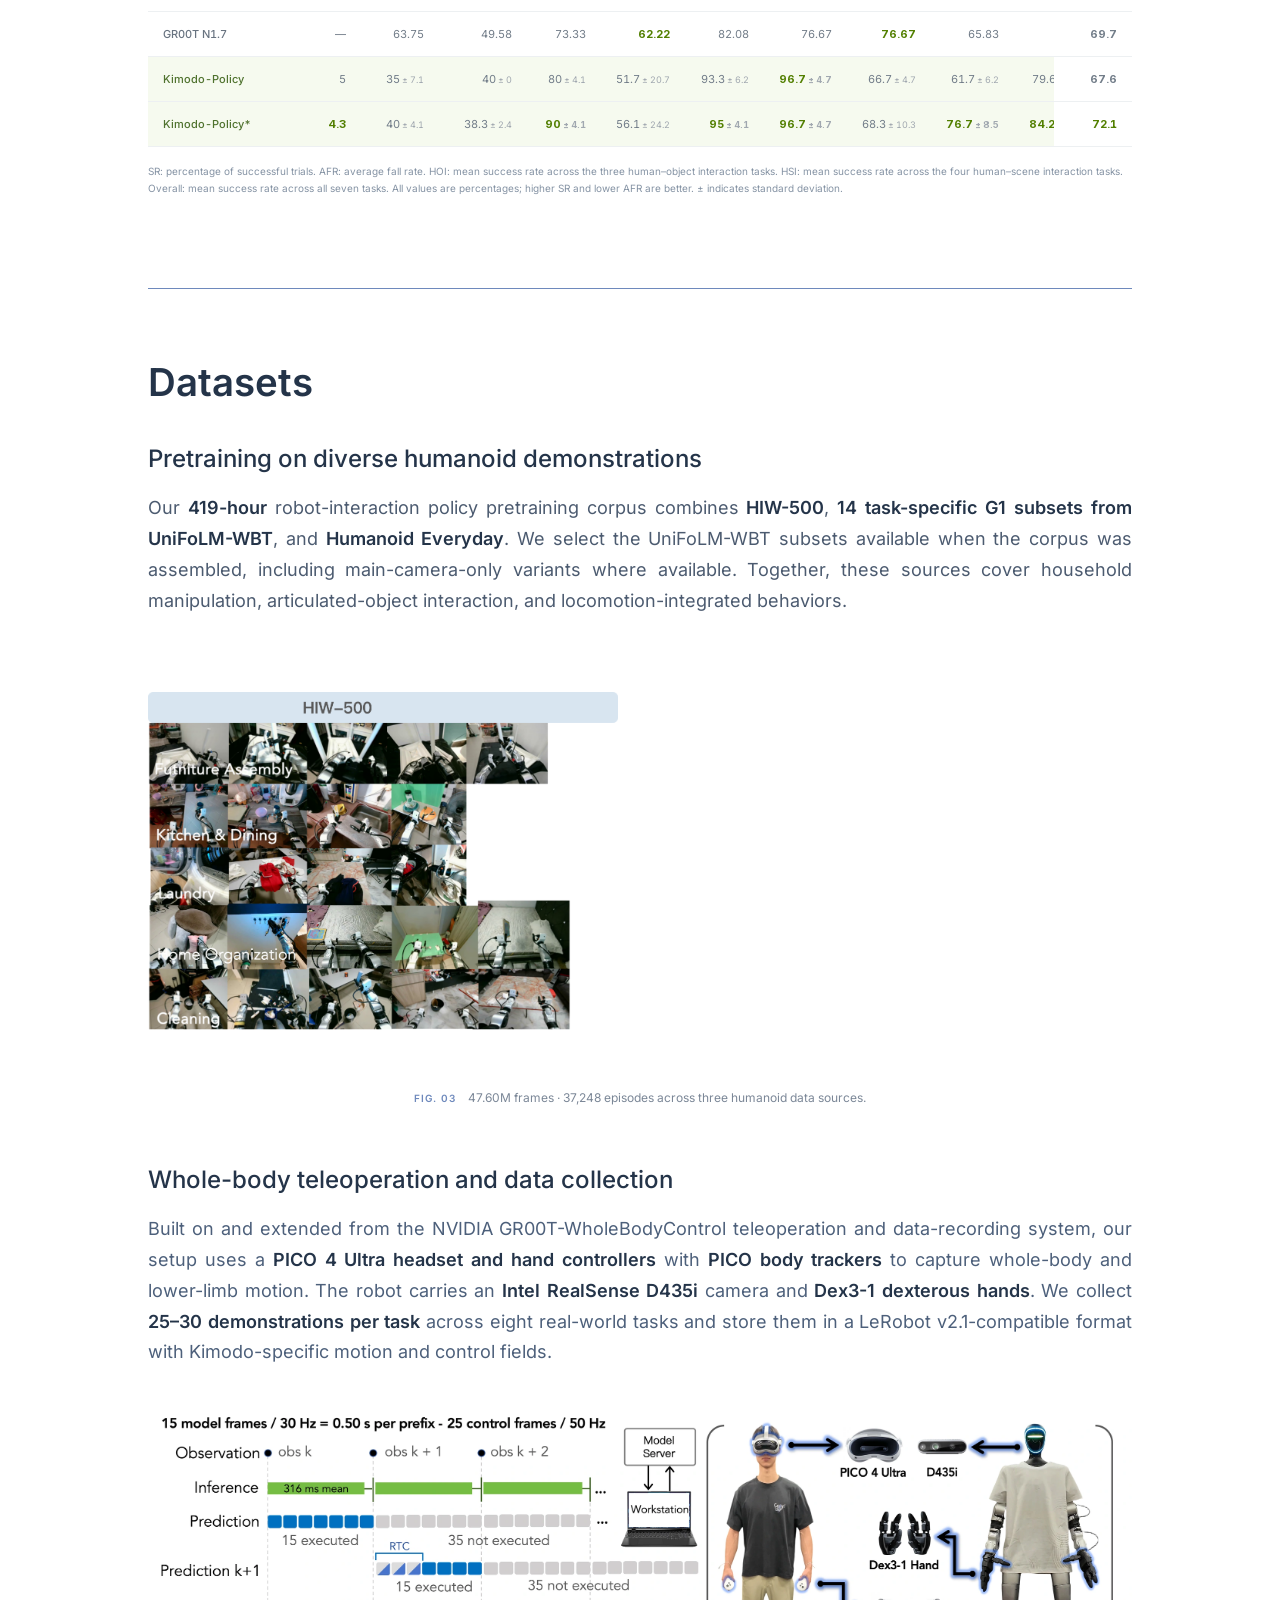
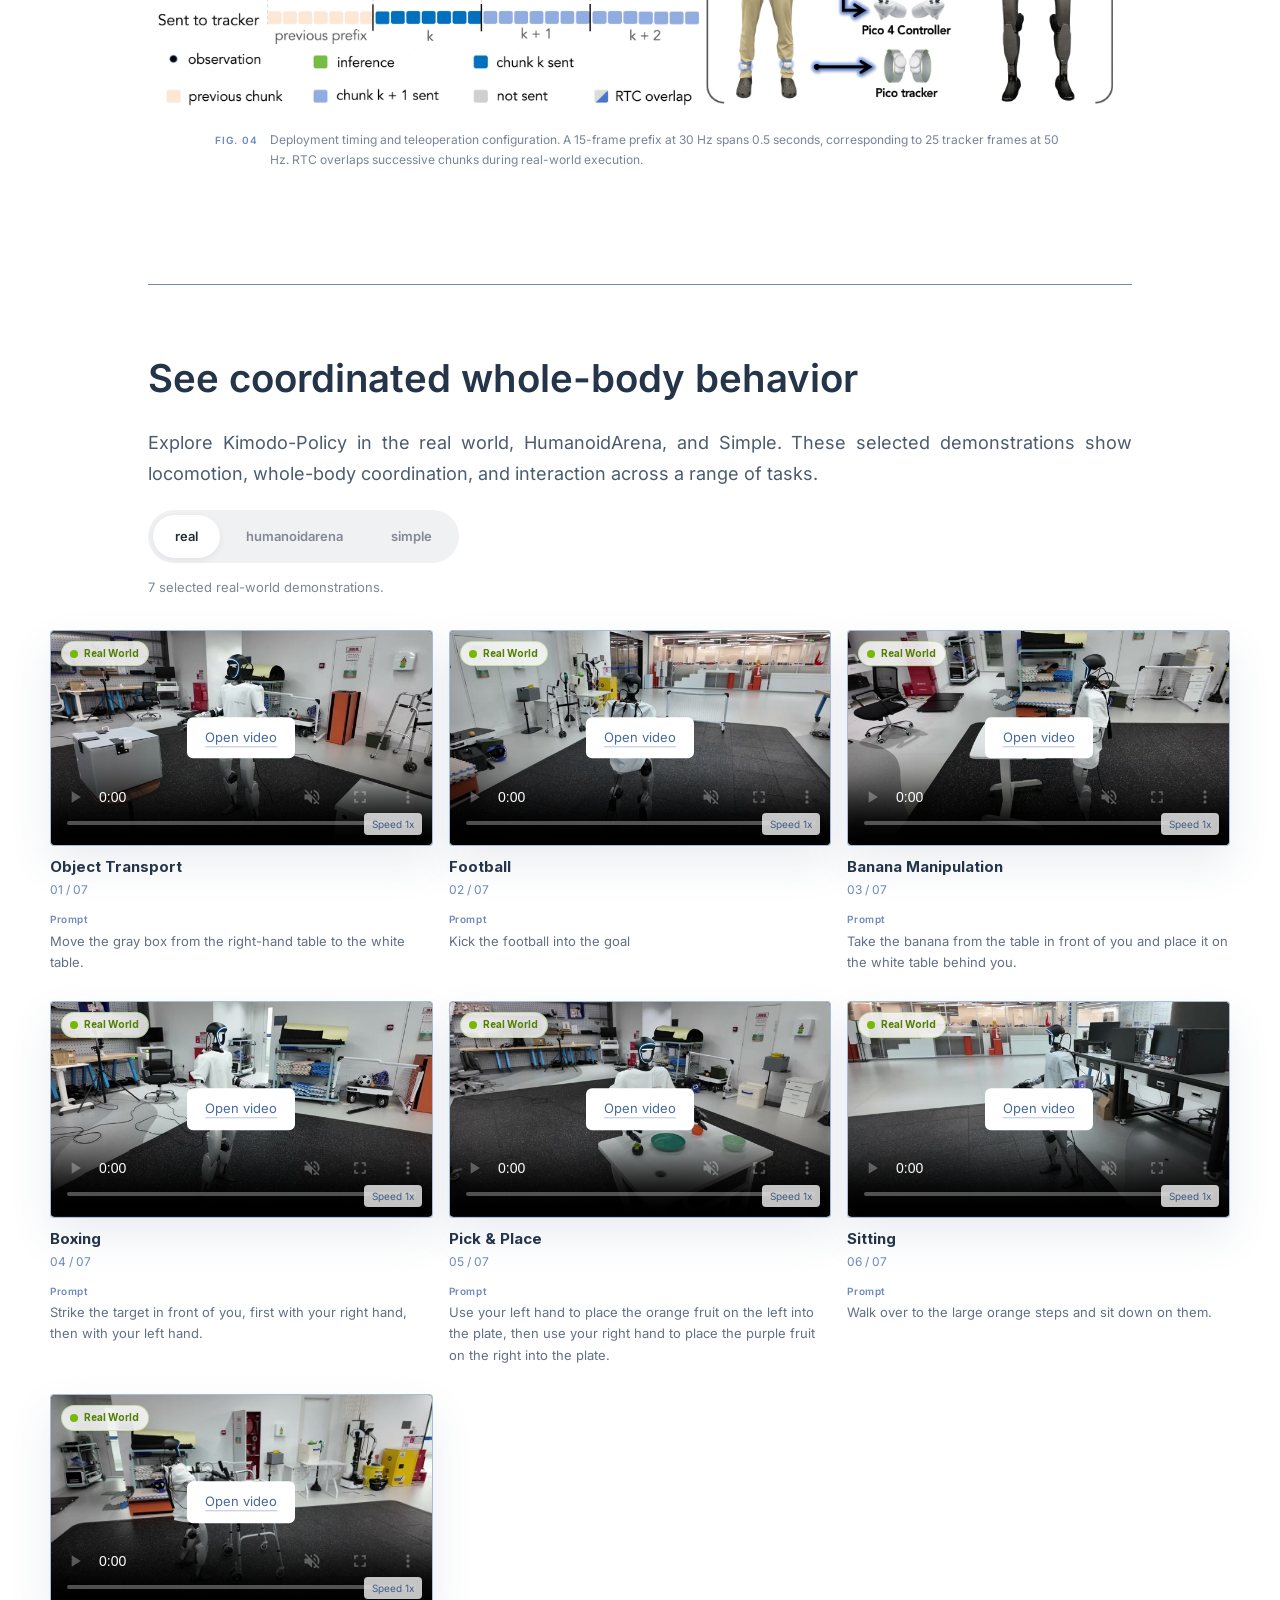
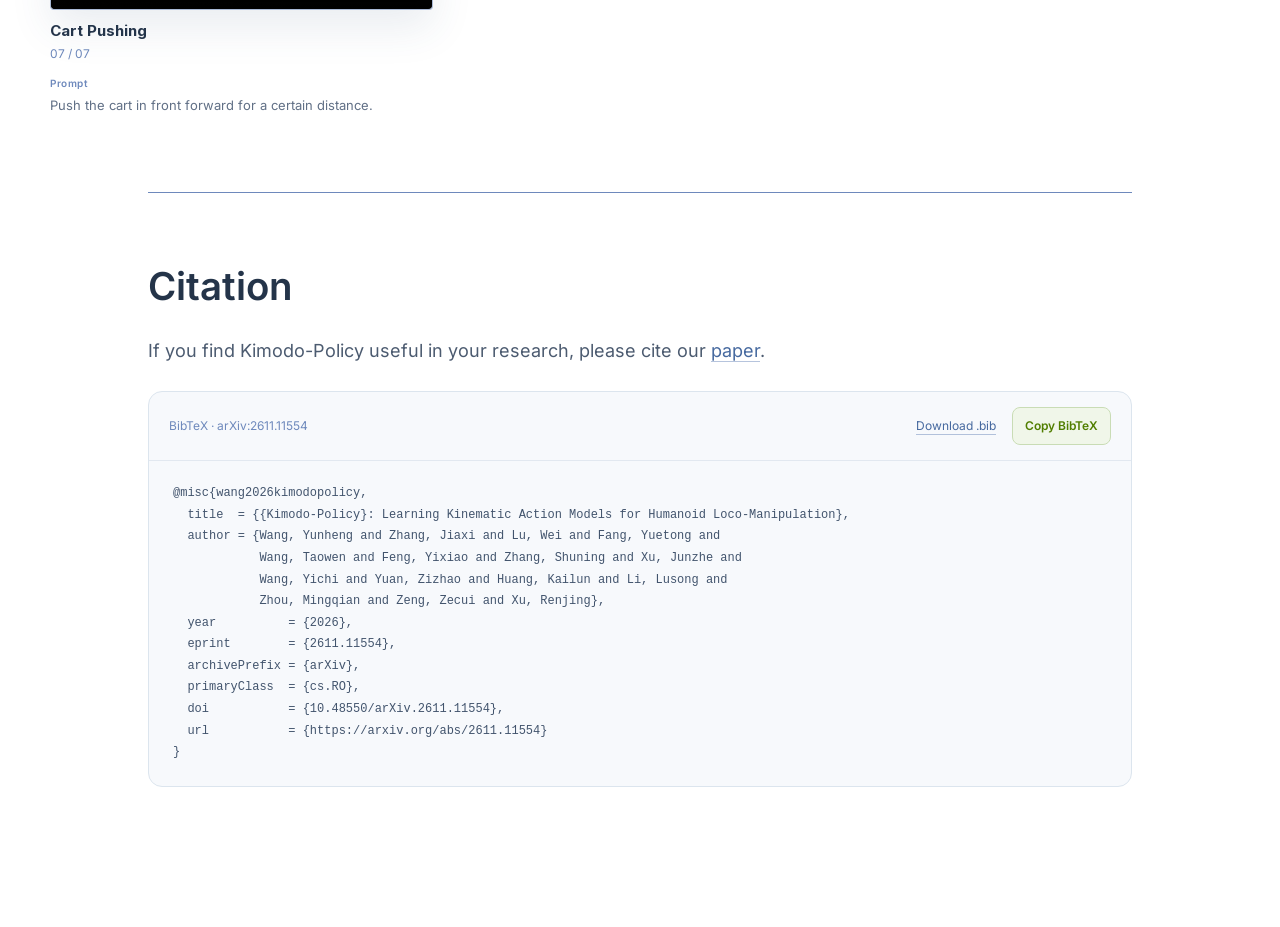
==== commit 789962f4: "Remove overview strip and animate motion figure in three stages" ====
--- a/index.html
+++ b/index.html
@@ -5,7 +5,7 @@
 <title>Kimodo-Policy: Learning Kinematic Action Models for Humanoid Loco-Manipulation</title>
 <meta name="description" content="Kimodo-Policy introduces Kinematic Action Models: adapting pretrained text-to-motion priors for visually grounded, closed-loop humanoid control through root–body–hand generation.">
 <link rel="icon" type="image/png" href="figure/icon.png?v=b0da17e1">
-<meta name="theme-color" content="#ffffff"><link rel="stylesheet" href="styles.css?v=20261111-native-video">
+<meta name="theme-color" content="#ffffff"><link rel="stylesheet" href="styles.css?v=20261111-motion">
 <link rel="preload" href="assets/inter-latin-bold.woff2" as="font" type="font/woff2" crossorigin>
 </head>
 <body><header class="site-header">
@@ -61,10 +61,6 @@
 </div>
 <h2 id="overview-title">From motion generation to humanoid control</h2>
 <div class="overview-visuals">
-<figure class="overview-motion" aria-label="From skeletal motion through articulated humanoid motion to real-world execution">
-<img class="overview-motion-sequence" data-src="figure/overview0.png" width="3615" height="1024" alt="A whole-body motion sequence progresses from a skeletal representation to a physical humanoid manipulating a banana." decoding="async">
-<img class="overview-motion-overlay" data-src="figure/overviewbackground.png" width="4373" height="1157" alt="" aria-hidden="true" decoding="async">
-</figure>
 <figure class="overview-diagram">
 <div class="overview-diagram-image"><img data-src="figure/overview.png" width="3620" height="1173" alt="Kimodo-Policy combines pretraining demonstrations, a text-to-motion backbone, and a root–body–hand architecture, with 678M total parameters and 92M trainable parameters." loading="lazy" decoding="async"></div>
 </figure>
@@ -75,7 +71,7 @@
 <h2 id="method-title">A structured motion prior, grounded in the scene</h2>
 <figure class="paper-figure"><img data-src="figure/method-20261107.webp" width="2600" height="1018" alt="Frozen Kimodo root and body denoisers with trainable visual ControlNet branches and HandNet." loading="lazy" decoding="async"><figcaption><span class="figure-number">FIG. 01</span><span class="figure-caption-text">Frozen motion priors, trainable visual adaptation, and a dedicated hand-control head.</span></figcaption></figure>
 <p><strong class="project-name"><span class="kimodo">Kimodo</span><span class="policy">-Policy</span></strong> combines a frozen, language-conditioned Kimodo backbone with trainable visual ControlNet branches and a dedicated HandNet. A <strong>root–body–hand hierarchy</strong> first predicts global motion, then articulated body motion conditioned on the root trajectory, and finally bilateral hand commands conditioned on body features and visual context. <strong>Dual-Path Fusion</strong> integrates motion-query cross-attention with a mapping from spatial image tokens to the prediction horizon, grounding the inherited motion prior in egocentric observations. Detached inter-stage conditioning preserves forward coordination while separating gradient updates, allowing visual adaptation and hand control to be learned around the frozen motion generator.</p>
-<figure class="paper-figure"><img data-src="figure/motion-prior-transfer-20261109.webp" width="2600" height="1358" alt="A skeletal motion sequence above a physical humanoid transporting a banana, illustrating motion-history constraints and predicted action chunks." loading="lazy" decoding="async"><figcaption><span class="figure-number">FIG. 02</span><span class="figure-caption-text">From a reusable motion prior to scene-grounded execution: observed history constrains each new action chunk, and visual feedback guides continual replanning. Time markers and history/prediction brackets are schematic and do not indicate single-query durations.</span></figcaption></figure>
+<figure class="paper-figure"><div class="motion-replay" role="img" aria-label="Motion history and predicted actions: time axis, skeletal motion, then real-world humanoid execution."><div class="motion-layer motion-axis"><img data-src="figure/motion-prior-transfer-20261109.webp" width="2600" height="1358" alt="" decoding="async"></div><div class="motion-layer motion-skeleton"><img data-src="figure/motion-prior-transfer-20261109.webp" width="2600" height="1358" alt="" decoding="async"></div><div class="motion-layer motion-robot"><img data-src="figure/motion-prior-transfer-20261109.webp" width="2600" height="1358" alt="" decoding="async"></div></div><figcaption><span class="figure-number">FIG. 02</span><span class="figure-caption-text">From a reusable motion prior to scene-grounded execution: observed history constrains each new action chunk, and visual feedback guides continual replanning. Time markers and history/prediction brackets are schematic and do not indicate single-query durations.</span></figcaption></figure>
 <p>The figure illustrates the transition from language-aligned motion synthesis to <strong>closed-loop interaction</strong>. At each policy query, observed motion history constrains the denoising process, while current visual observations guide the generation of a future action chunk. In the real-world configuration, each query uses up to 100 history frames and predicts 50 future frames at 30 Hz (about 1.67 s). A whole-body tracker executes a 15-frame prefix (0.5 s), and the resulting state history and updated image condition the next query. This receding-horizon formulation anchors new predictions to actual execution, preserving the inherited motion structure while enabling continual visual and state-based correction.</p>
 </section>
 <section id="performance" class="paper-section evaluation" aria-labelledby="performance-title">
@@ -150,4 +146,4 @@
 <p id="citation-status" class="citation-status" role="status" aria-live="polite"></p>
 </section>
 </article>
-</main><script src="script.js"></script><script src="performance-data.js?v=20261110-arxiv"></script><script src="performance.js?v=20261110-arxiv"></script><script src="videos-data.js?v=20261107-r6"></script><script src="videos.js?v=20261110-reel-citation"></script><script src="real-reel.js?v=20261110-r1"></script><script src="citation.js?v=20261110-r1"></script><script src="intro-video.js?v=20261111-native-r3"></script></body></html>
+</main><script src="script.js?v=20261111-motion"></script><script src="performance-data.js?v=20261110-arxiv"></script><script src="performance.js?v=20261110-arxiv"></script><script src="videos-data.js?v=20261107-r6"></script><script src="videos.js?v=20261110-reel-citation"></script><script src="real-reel.js?v=20261110-r1"></script><script src="citation.js?v=20261110-r1"></script><script src="intro-video.js?v=20261111-native-r3"></script></body></html>
--- a/styles.css
+++ b/styles.css
@@ -611,3 +611,17 @@
 /* Overlay controls without shifting the video when dismissed. */
 .intro-film-shell{position:relative}
 .intro-film-controls{position:absolute;bottom:0;left:0;right:0;z-index:2;background:rgba(246,248,251,.96)}
+
+/* One source image, three seamless layers; axis stays fixed throughout. */
+.motion-replay{position:relative;width:100%;aspect-ratio:2600/1358}
+.motion-layer{position:absolute;inset:0}
+.motion-layer img{display:block;width:100%;height:100%;object-fit:contain}
+.motion-axis{clip-path:inset(38.5% 0 54.8%)}
+.motion-skeleton{clip-path:inset(0 0 61.5%)}
+.motion-robot{clip-path:inset(45.2% 0 0)}
+.motion-ready .motion-axis{opacity:0}
+.motion-ready .motion-skeleton,.motion-ready .motion-robot{mask-image:linear-gradient(to right,#000 46%,transparent 51%);mask-size:220% 100%;mask-position:100% 0;mask-repeat:no-repeat}
+.motion-ready.is-playing .motion-axis{opacity:1;transition:opacity .3s ease}
+.motion-ready.is-playing .motion-skeleton{mask-position:0 0;transition:mask-position 2s ease .35s}
+.motion-ready.is-playing .motion-robot{mask-position:0 0;transition:mask-position 2.15s ease 2.5s}
+@media(prefers-reduced-motion:reduce){.motion-ready .motion-axis{opacity:1}.motion-ready .motion-skeleton,.motion-ready .motion-robot{mask:none}.motion-ready.is-playing .motion-layer{transition:none}}
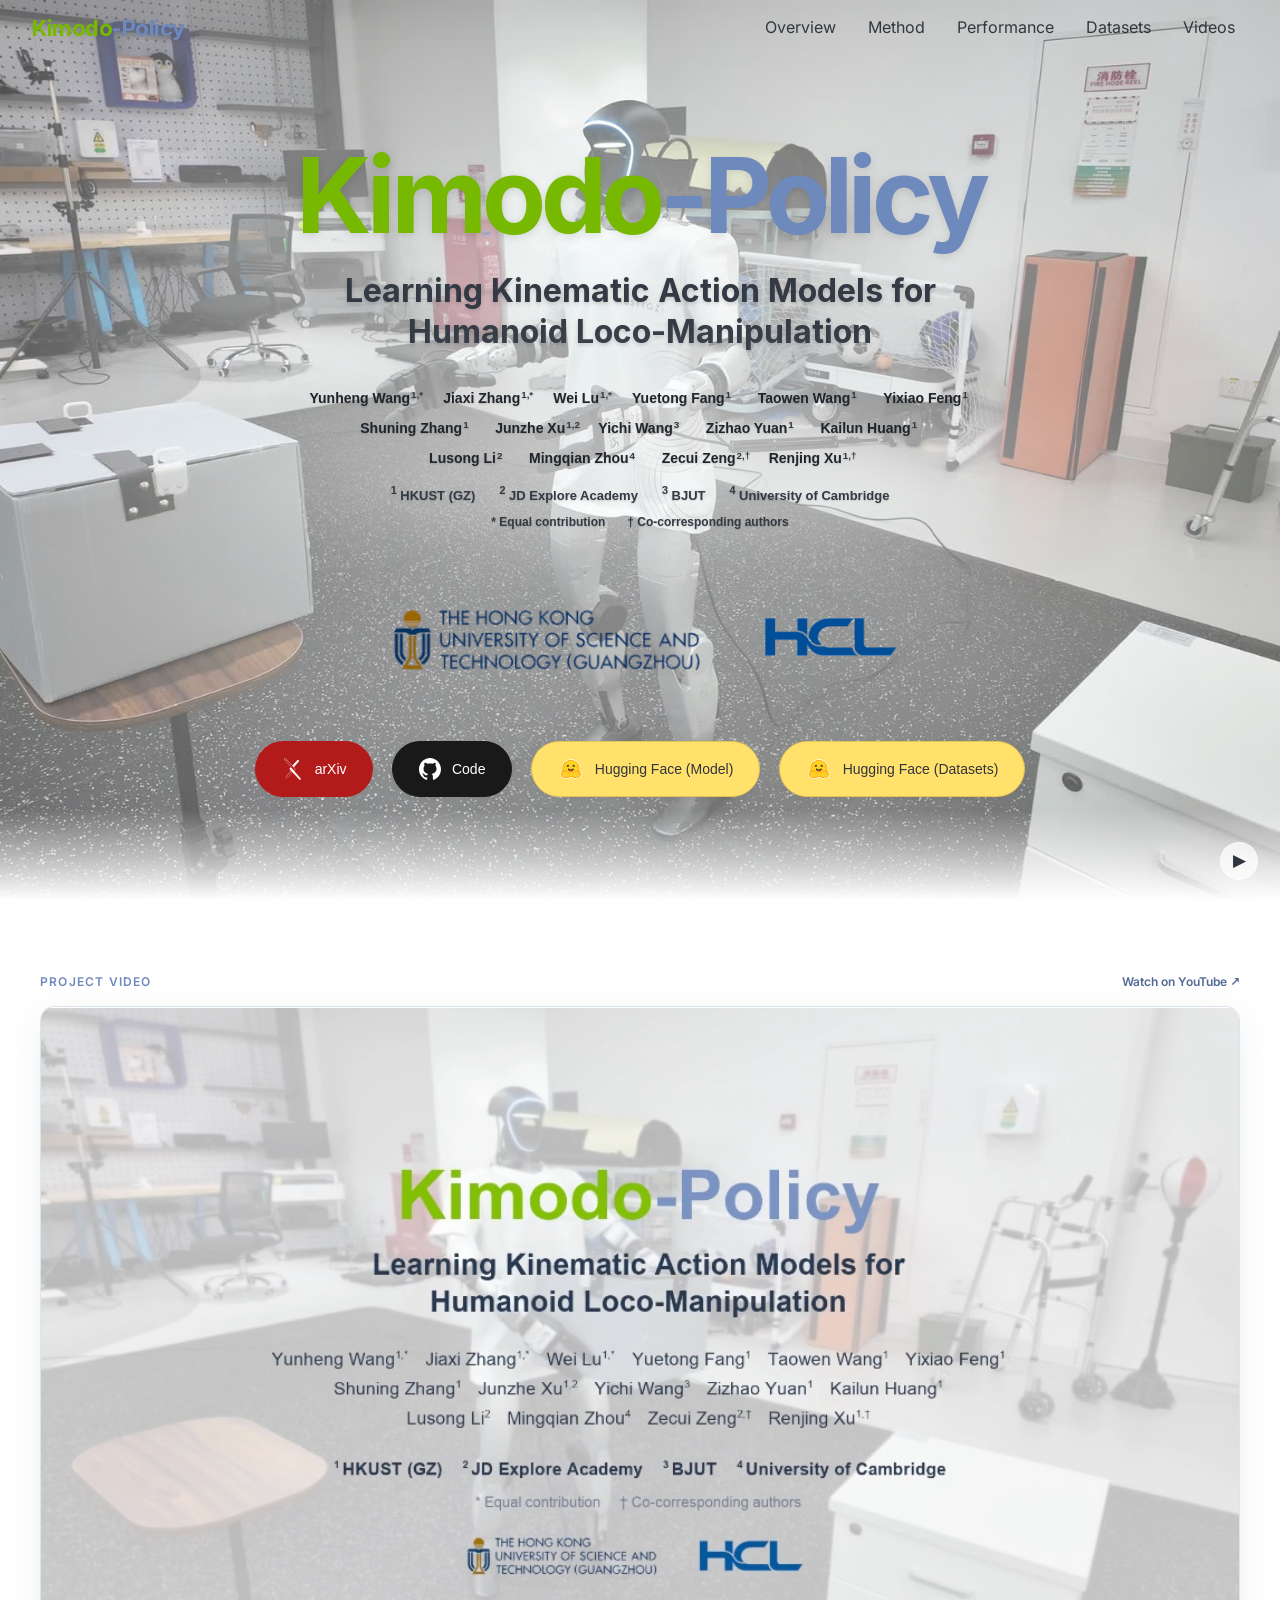
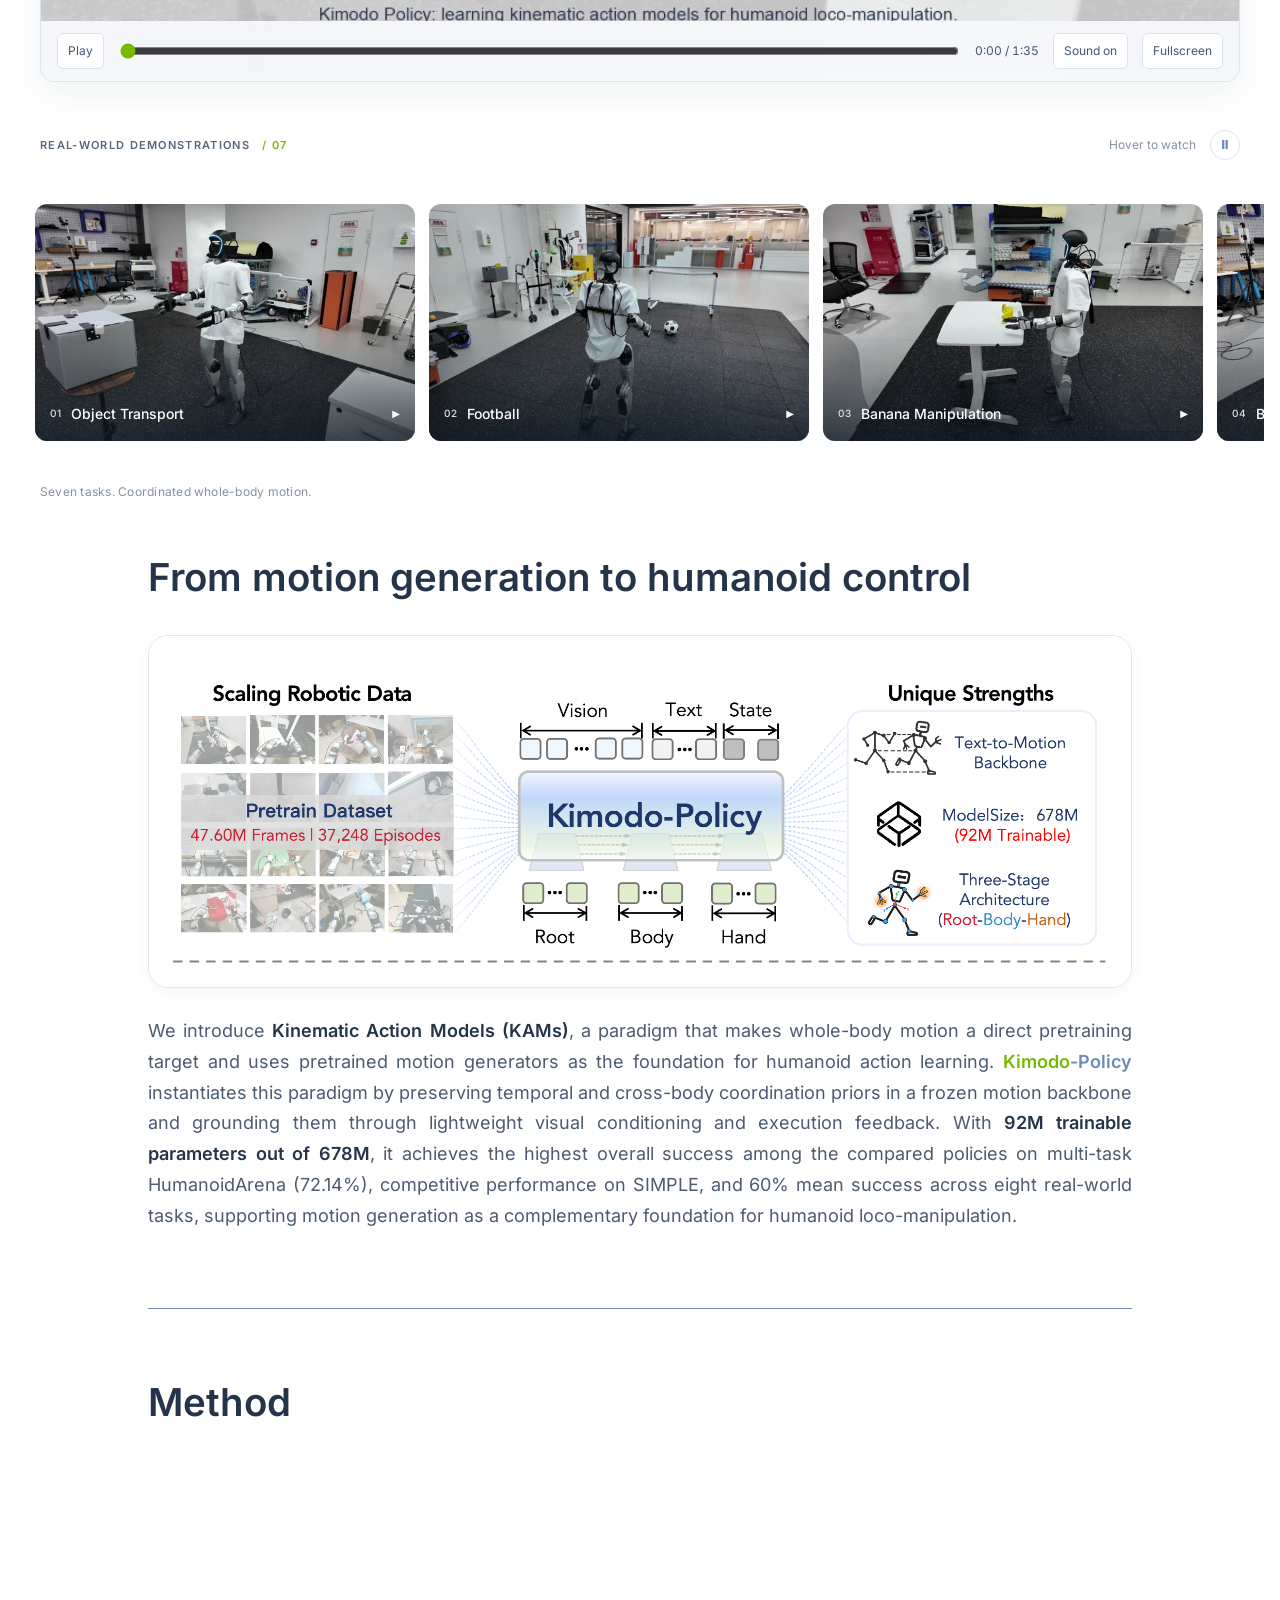
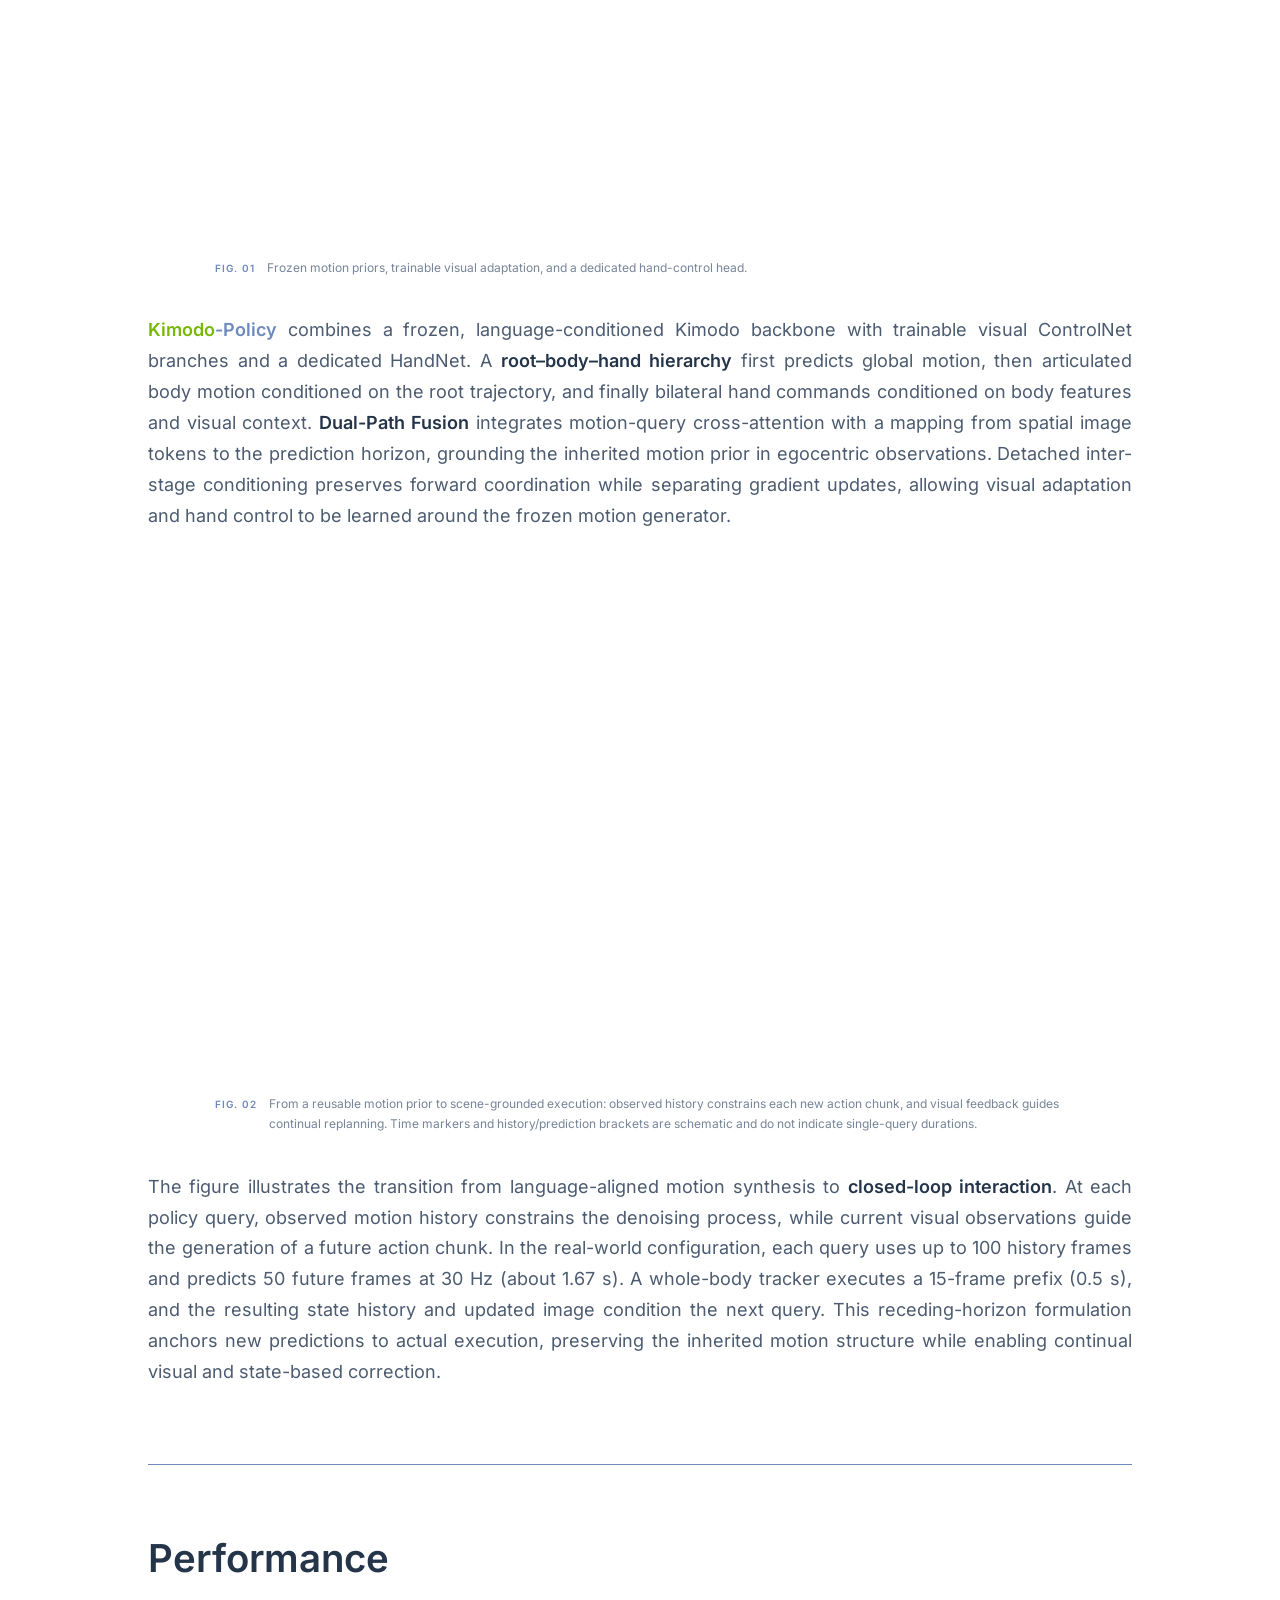
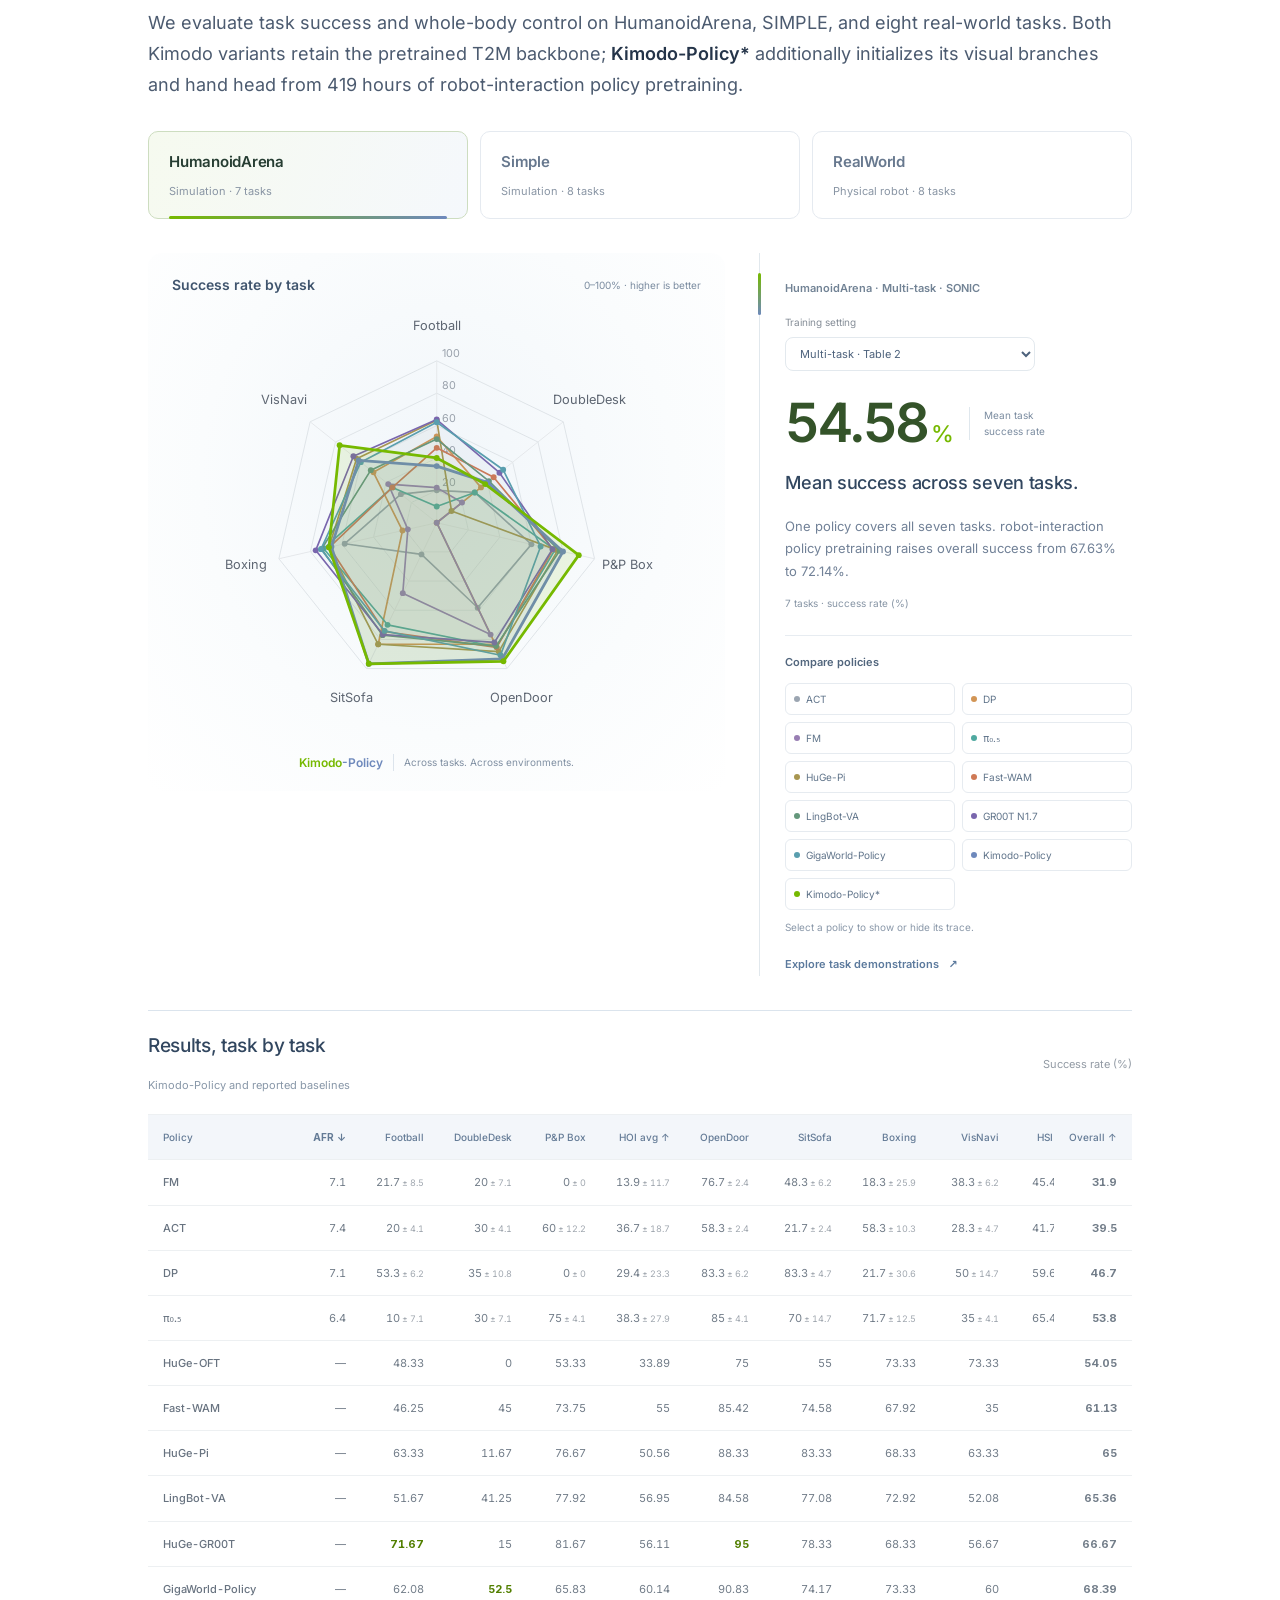
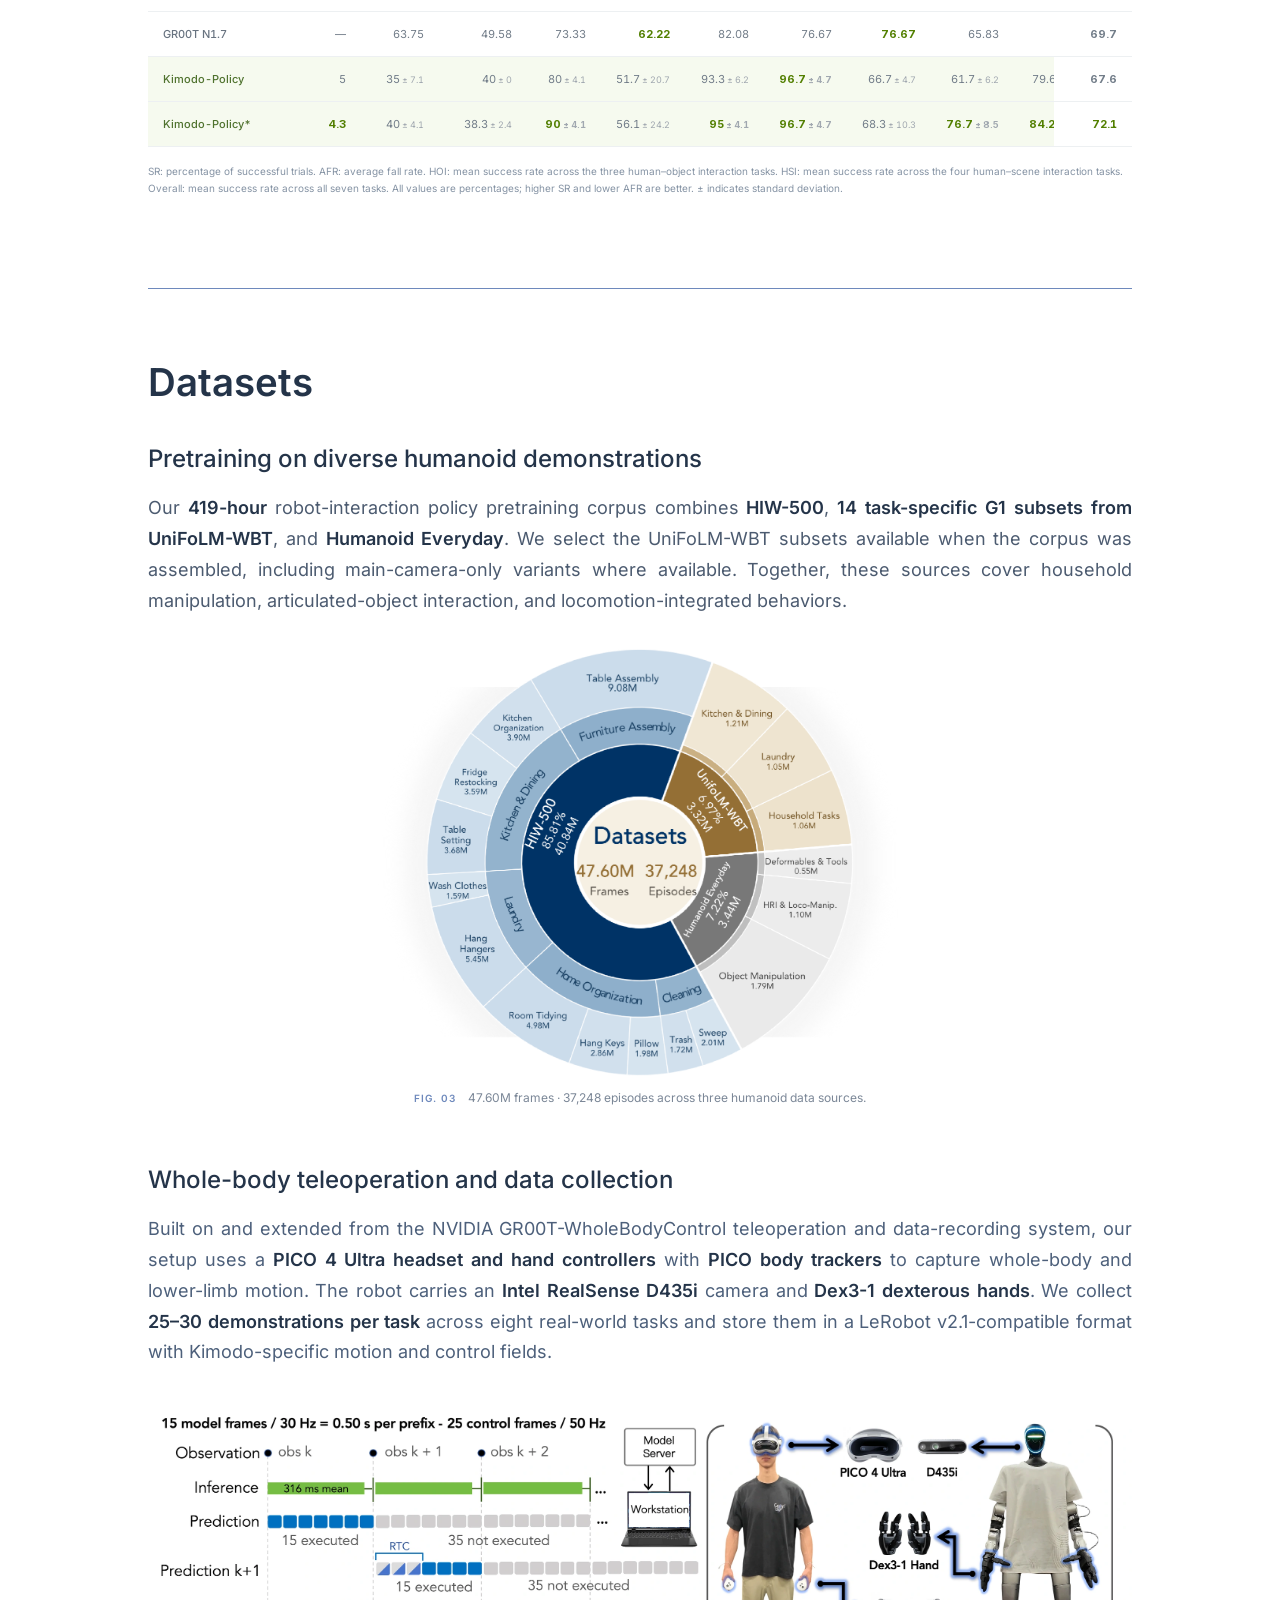
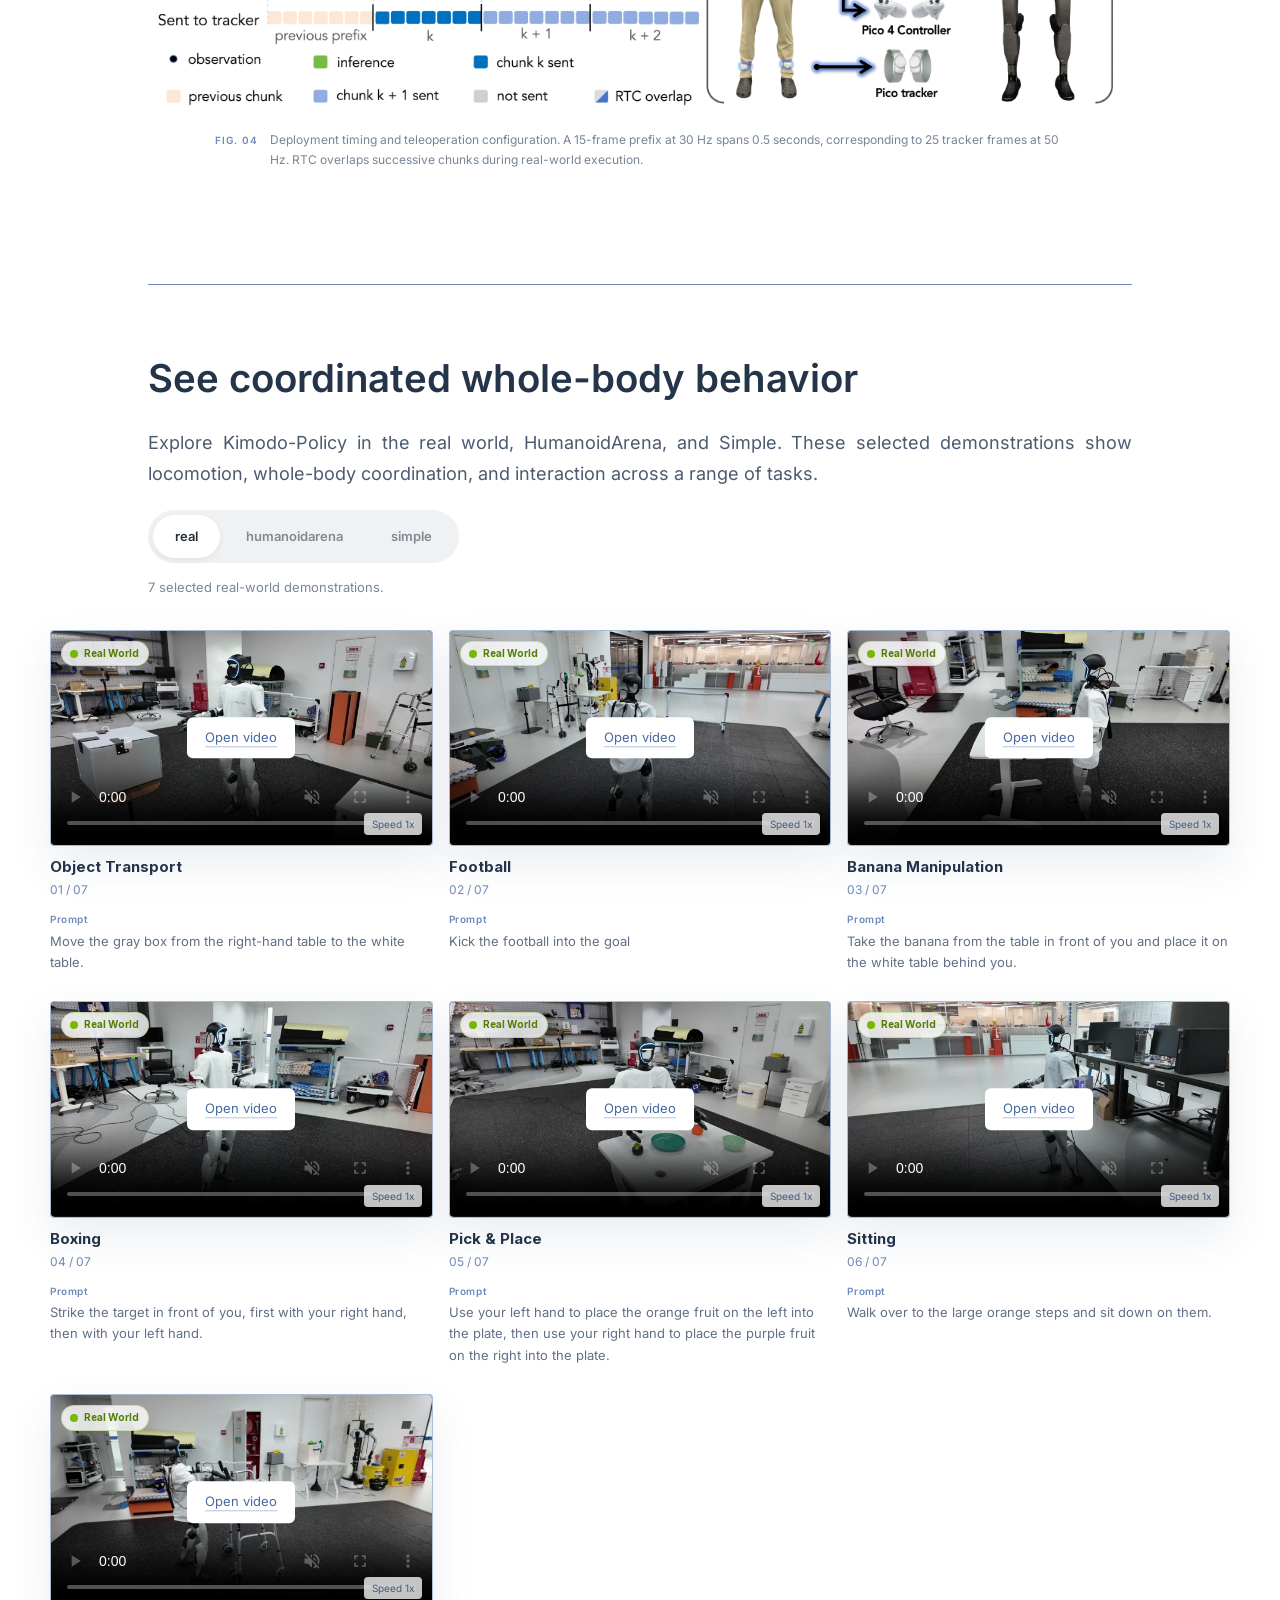
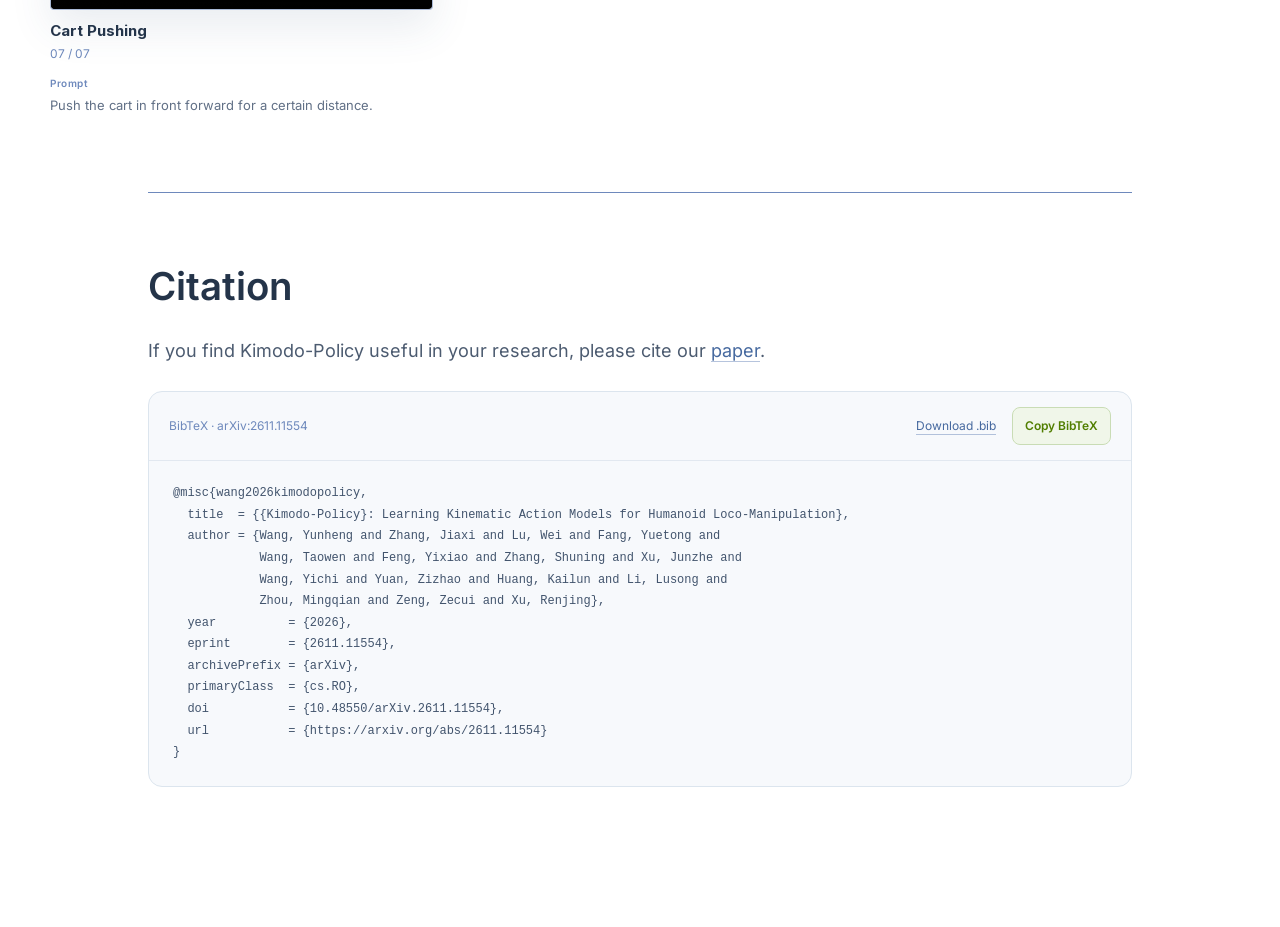
==== commit 726b64af: "Rename method section heading to Method" ====
--- a/index.html
+++ b/index.html
@@ -68,7 +68,7 @@
 <p>We introduce <strong>Kinematic Action Models (KAMs)</strong>, a paradigm that makes whole-body motion a direct pretraining target and uses pretrained motion generators as the foundation for humanoid action learning. <strong class="project-name"><span class="kimodo">Kimodo</span><span class="policy">-Policy</span></strong> instantiates this paradigm by preserving temporal and cross-body coordination priors in a frozen motion backbone and grounding them through lightweight visual conditioning and execution feedback. With <strong>92M trainable parameters out of 678M</strong>, it achieves the highest overall success among the compared policies on multi-task HumanoidArena (72.14%), competitive performance on SIMPLE, and 60% mean success across eight real-world tasks, supporting motion generation as a complementary foundation for humanoid loco-manipulation.</p>
 </section>
 <section id="method" class="paper-section" aria-labelledby="method-title">
-<h2 id="method-title">A structured motion prior, grounded in the scene</h2>
+<h2 id="method-title">Method</h2>
 <figure class="paper-figure"><img data-src="figure/method-20261107.webp" width="2600" height="1018" alt="Frozen Kimodo root and body denoisers with trainable visual ControlNet branches and HandNet." loading="lazy" decoding="async"><figcaption><span class="figure-number">FIG. 01</span><span class="figure-caption-text">Frozen motion priors, trainable visual adaptation, and a dedicated hand-control head.</span></figcaption></figure>
 <p><strong class="project-name"><span class="kimodo">Kimodo</span><span class="policy">-Policy</span></strong> combines a frozen, language-conditioned Kimodo backbone with trainable visual ControlNet branches and a dedicated HandNet. A <strong>root–body–hand hierarchy</strong> first predicts global motion, then articulated body motion conditioned on the root trajectory, and finally bilateral hand commands conditioned on body features and visual context. <strong>Dual-Path Fusion</strong> integrates motion-query cross-attention with a mapping from spatial image tokens to the prediction horizon, grounding the inherited motion prior in egocentric observations. Detached inter-stage conditioning preserves forward coordination while separating gradient updates, allowing visual adaptation and hand control to be learned around the frozen motion generator.</p>
 <figure class="paper-figure"><div class="motion-replay" role="img" aria-label="Motion history and predicted actions: time axis, skeletal motion, then real-world humanoid execution."><div class="motion-layer motion-axis"><img data-src="figure/motion-prior-transfer-20261109.webp" width="2600" height="1358" alt="" decoding="async"></div><div class="motion-layer motion-skeleton"><img data-src="figure/motion-prior-transfer-20261109.webp" width="2600" height="1358" alt="" decoding="async"></div><div class="motion-layer motion-robot"><img data-src="figure/motion-prior-transfer-20261109.webp" width="2600" height="1358" alt="" decoding="async"></div></div><figcaption><span class="figure-number">FIG. 02</span><span class="figure-caption-text">From a reusable motion prior to scene-grounded execution: observed history constrains each new action chunk, and visual feedback guides continual replanning. Time markers and history/prediction brackets are schematic and do not indicate single-query durations.</span></figcaption></figure>
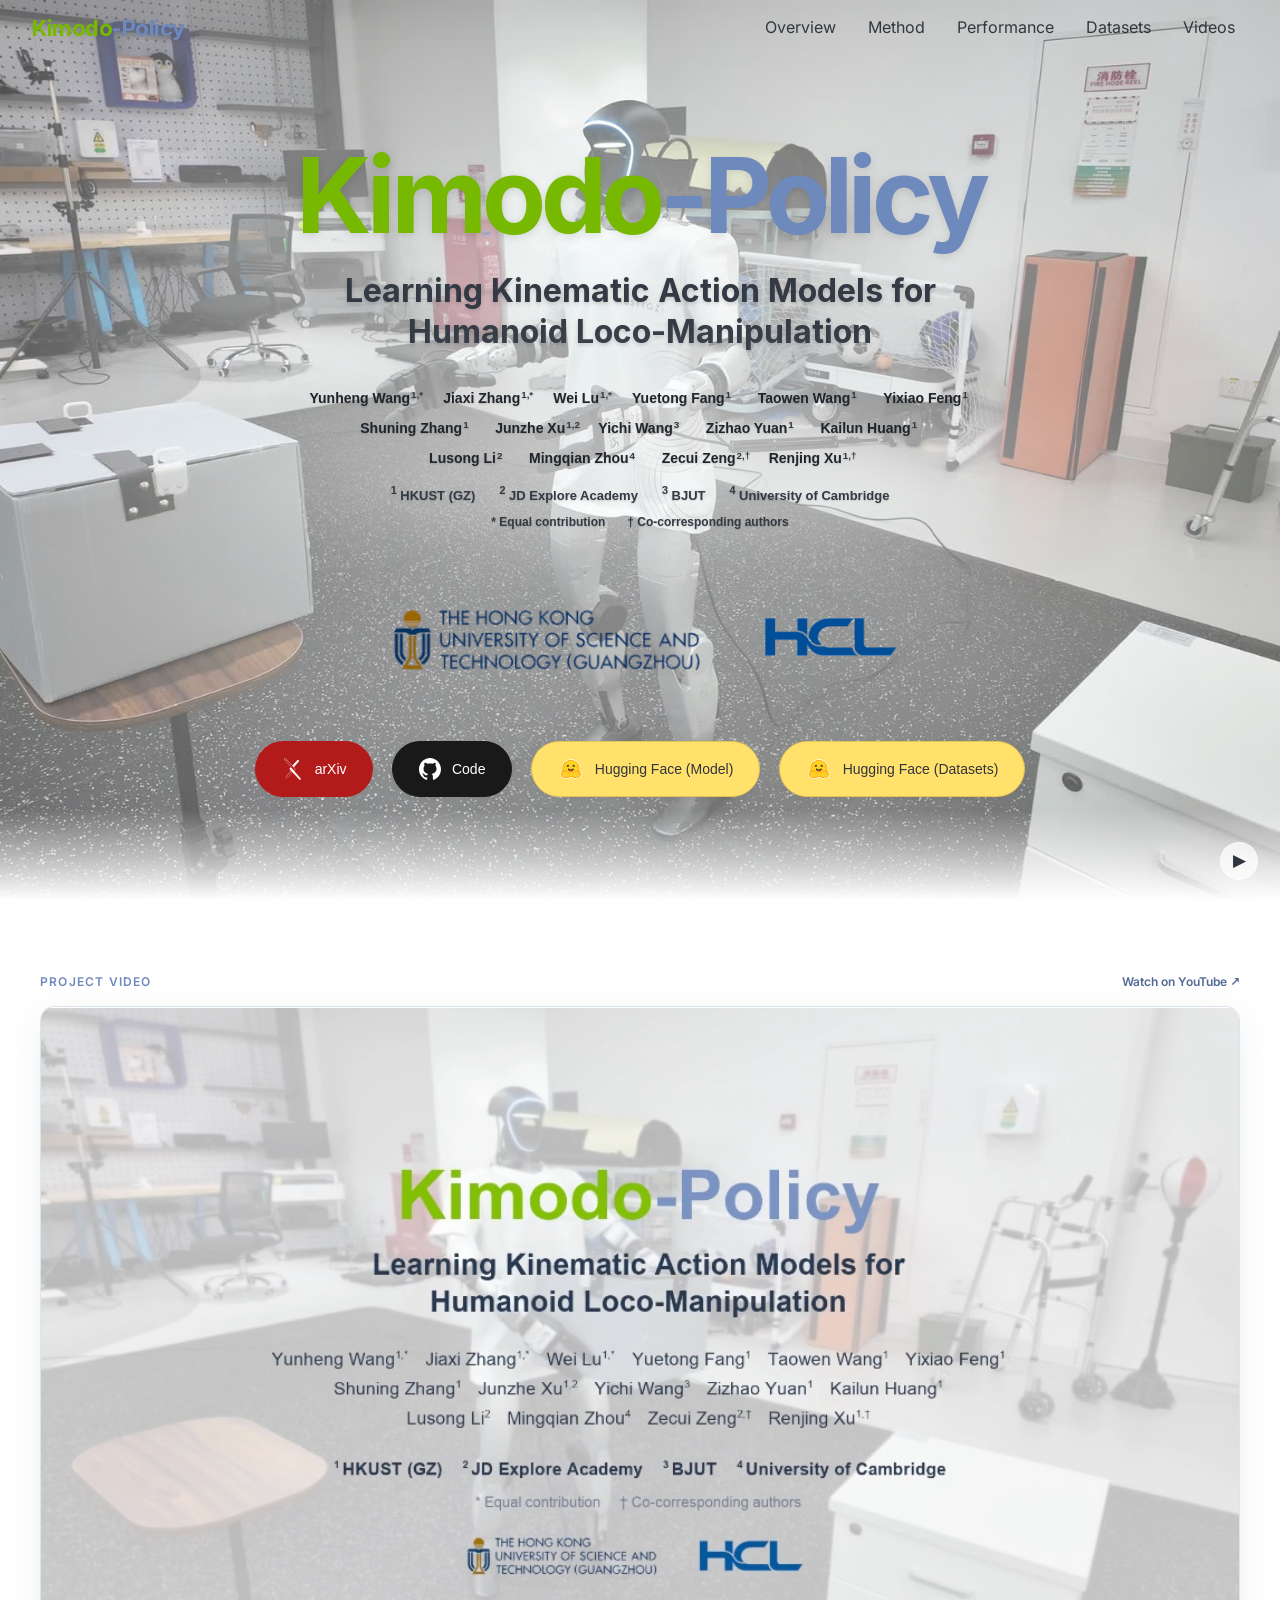
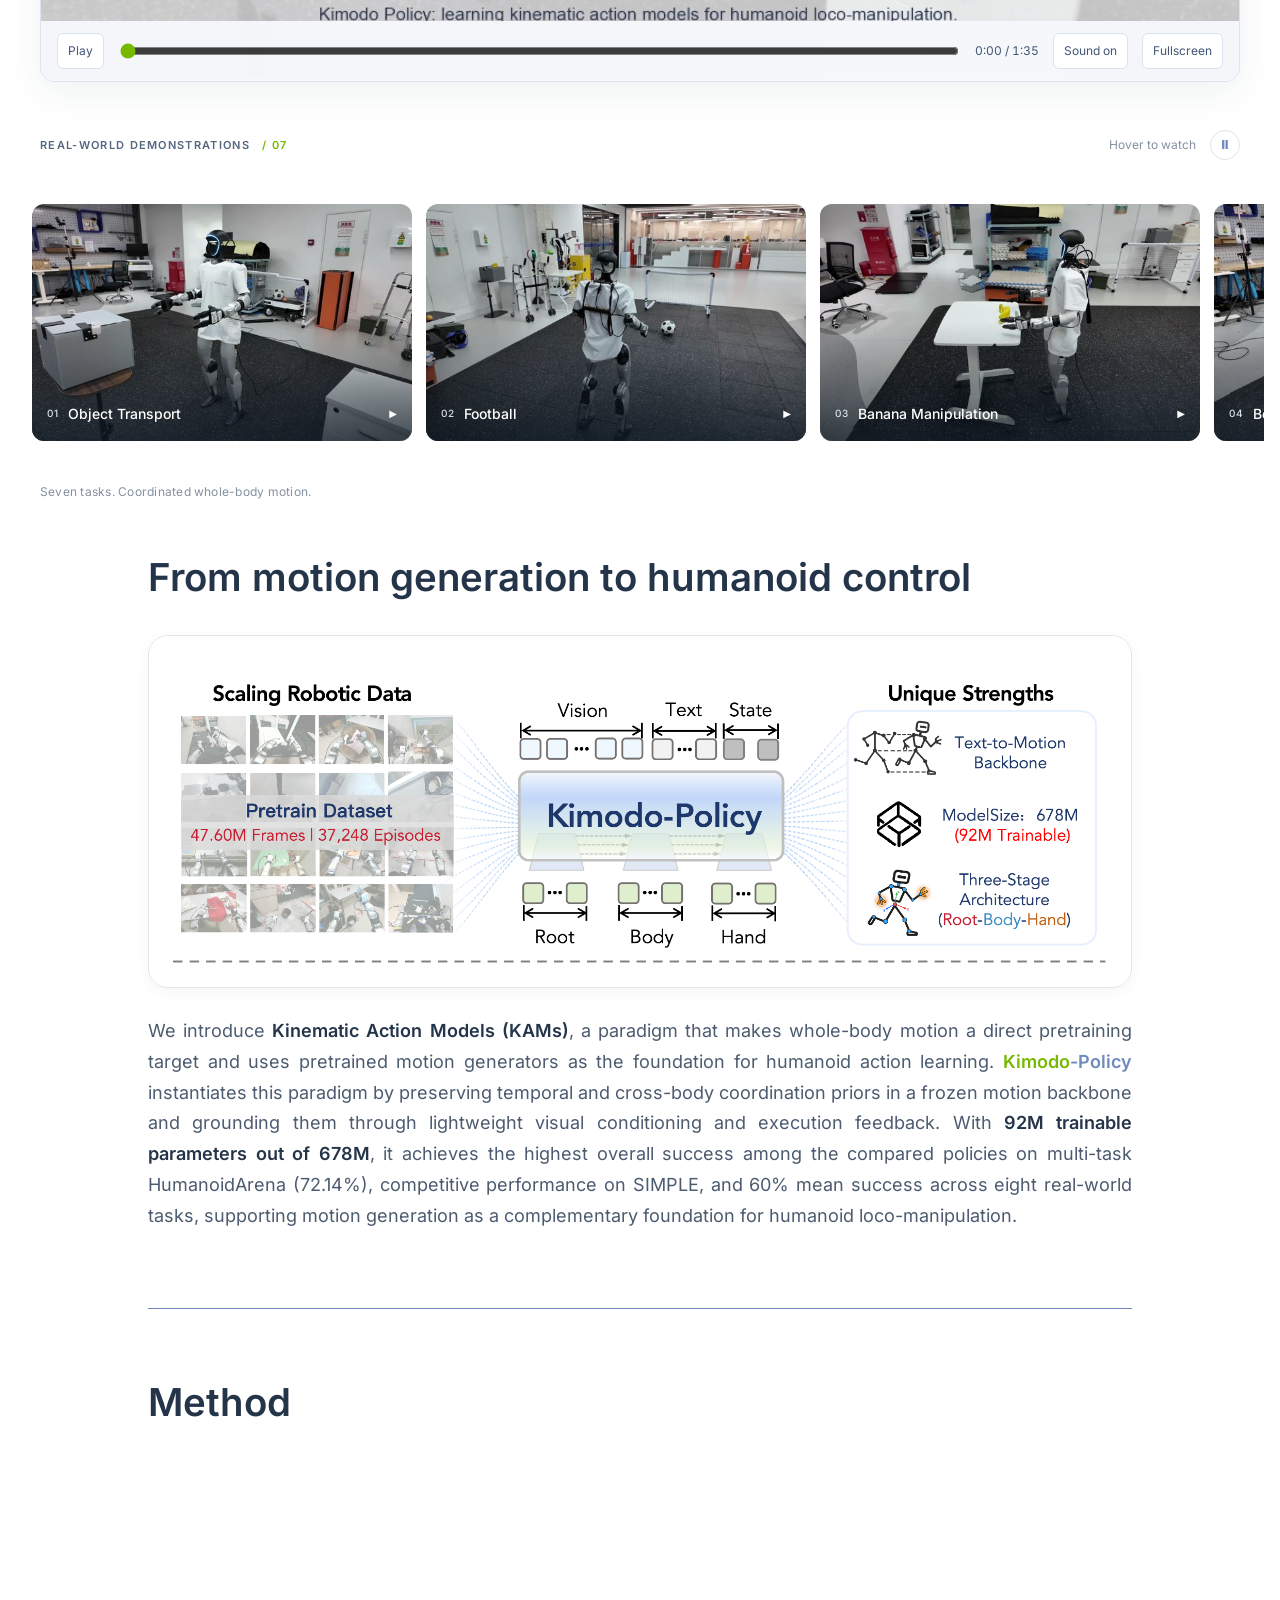
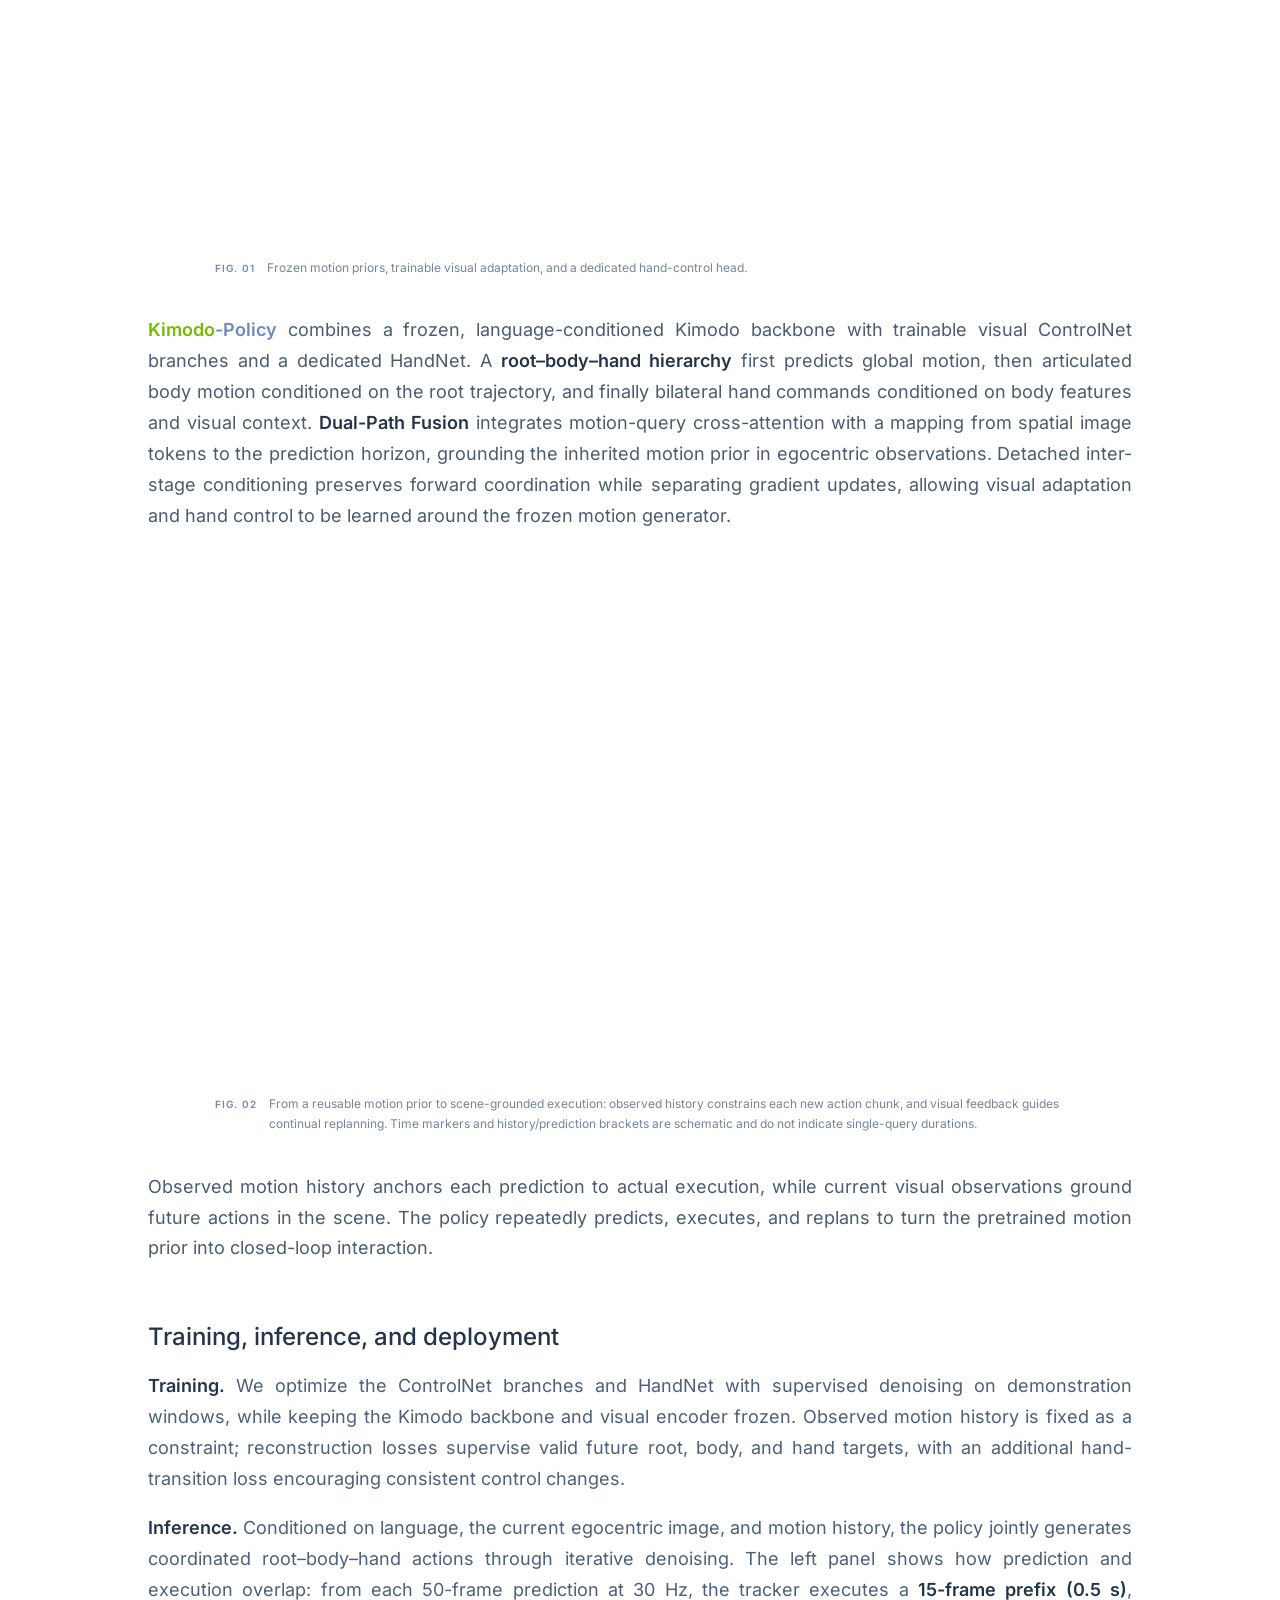
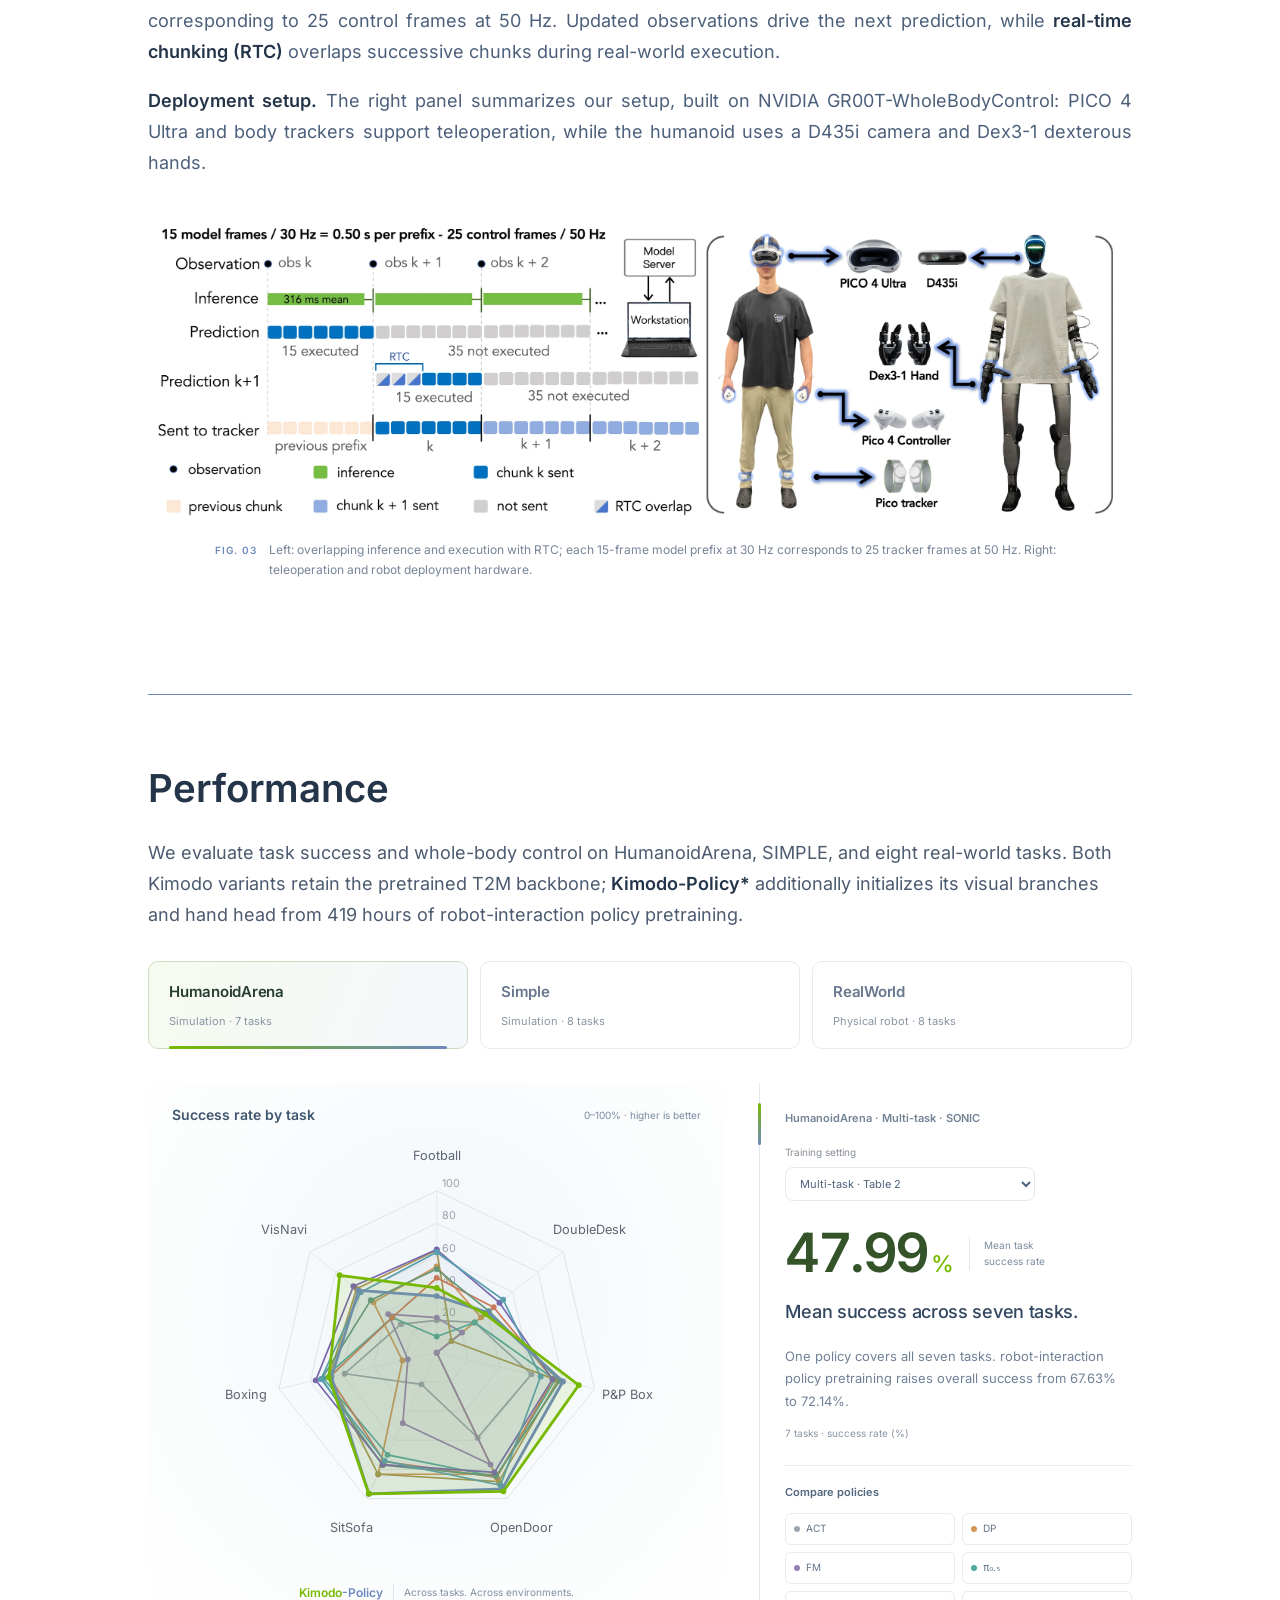
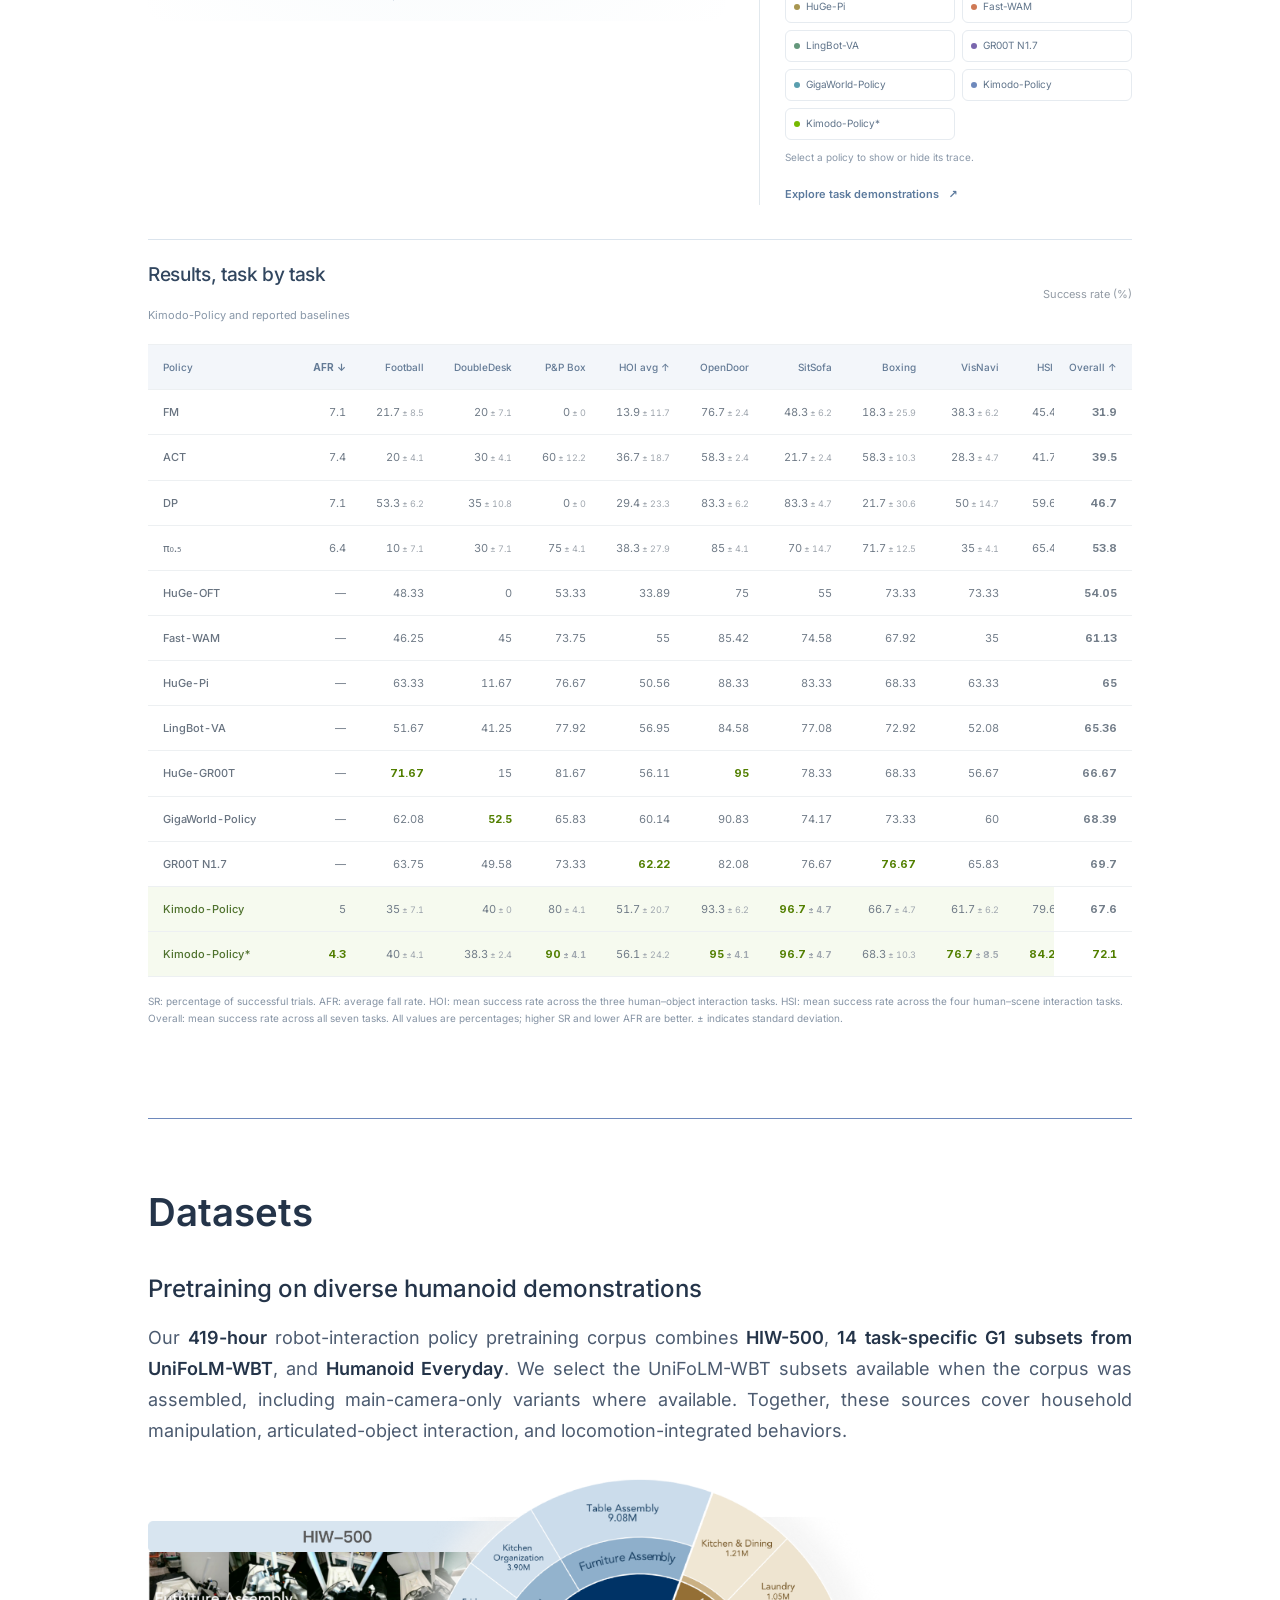
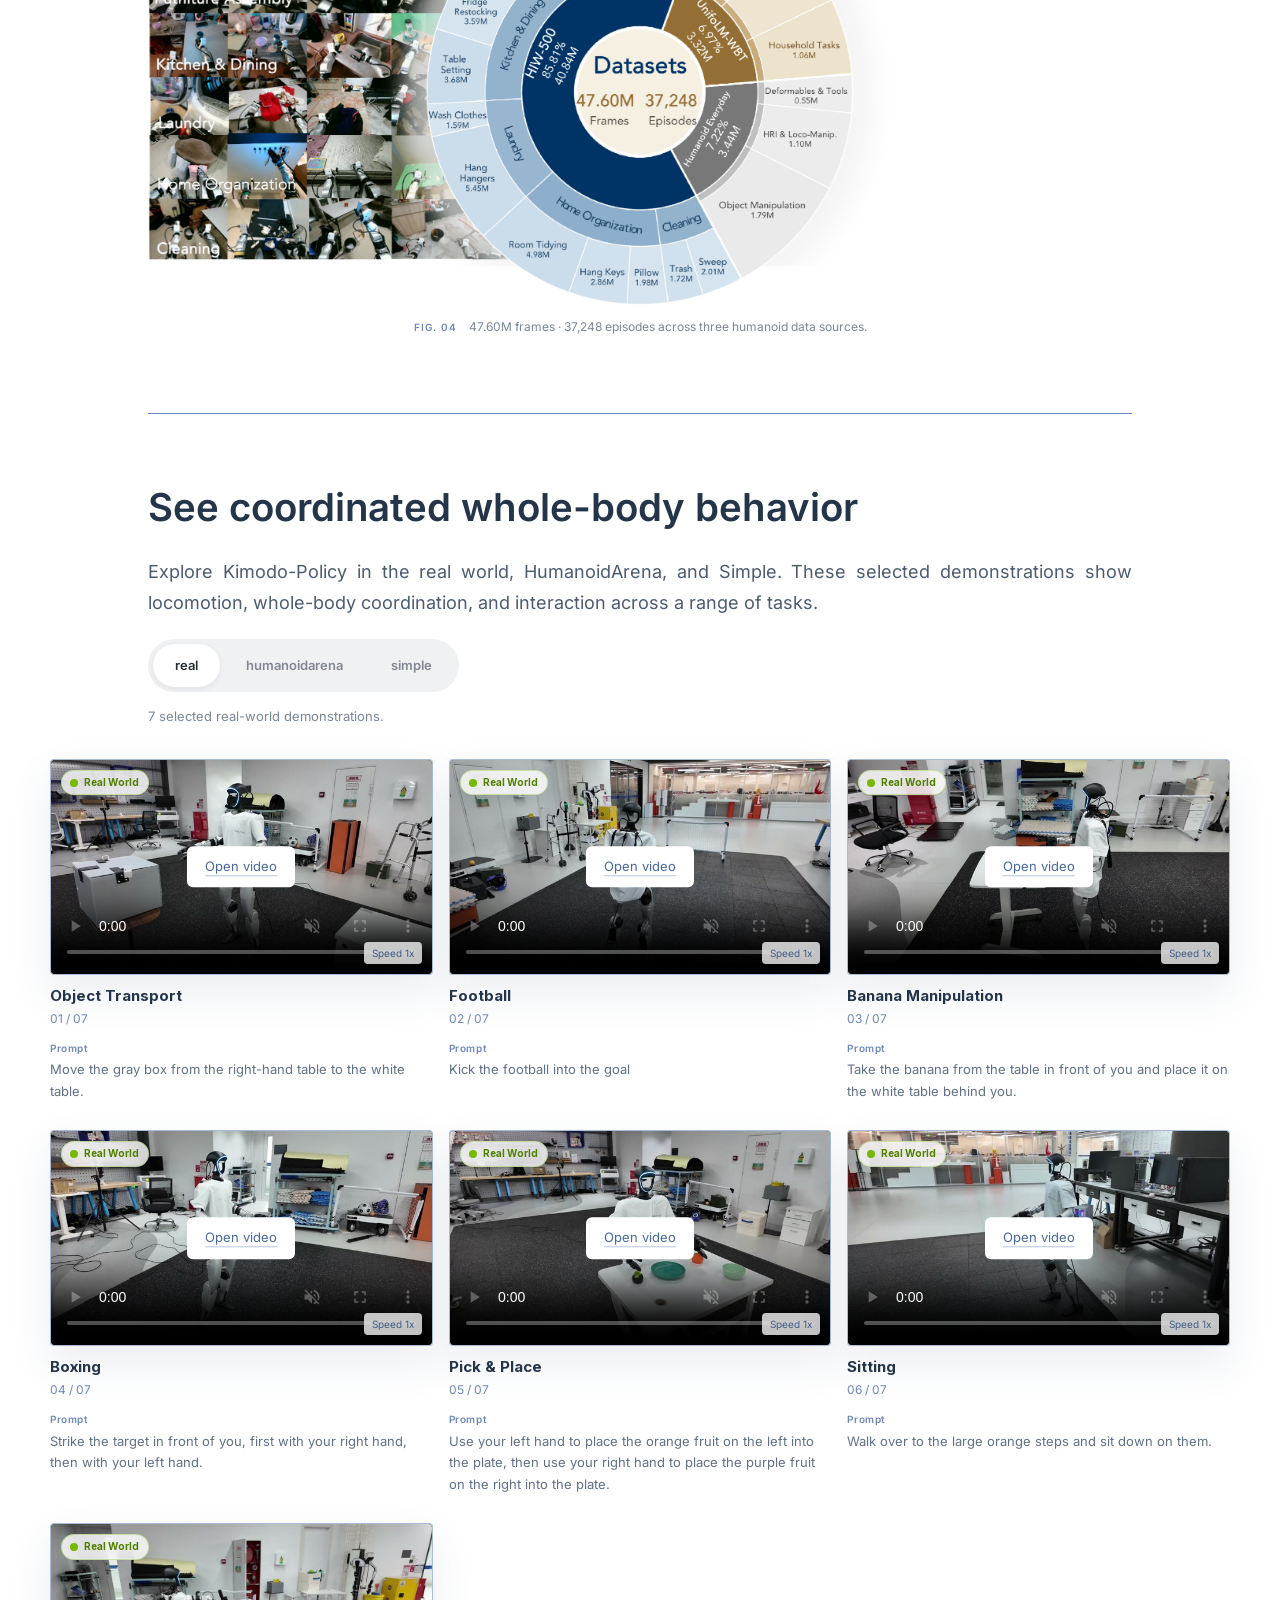
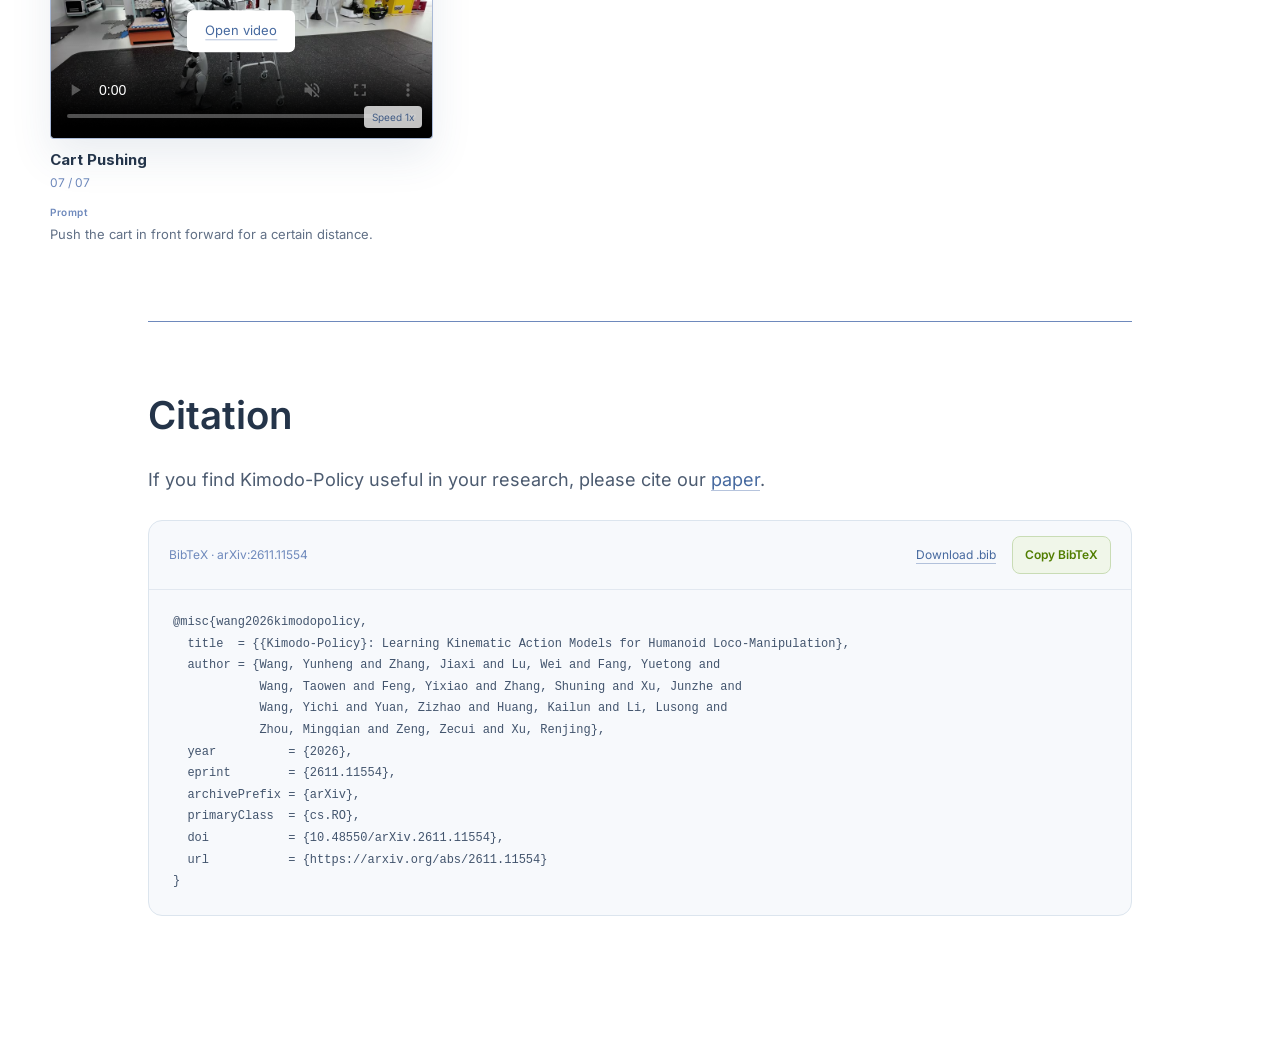
==== commit 69a49322: "Move runtime and deployment into Method and clarify training and inference" ====
--- a/index.html
+++ b/index.html
@@ -72,7 +72,14 @@
 <figure class="paper-figure"><img data-src="figure/method-20261107.webp" width="2600" height="1018" alt="Frozen Kimodo root and body denoisers with trainable visual ControlNet branches and HandNet." loading="lazy" decoding="async"><figcaption><span class="figure-number">FIG. 01</span><span class="figure-caption-text">Frozen motion priors, trainable visual adaptation, and a dedicated hand-control head.</span></figcaption></figure>
 <p><strong class="project-name"><span class="kimodo">Kimodo</span><span class="policy">-Policy</span></strong> combines a frozen, language-conditioned Kimodo backbone with trainable visual ControlNet branches and a dedicated HandNet. A <strong>root–body–hand hierarchy</strong> first predicts global motion, then articulated body motion conditioned on the root trajectory, and finally bilateral hand commands conditioned on body features and visual context. <strong>Dual-Path Fusion</strong> integrates motion-query cross-attention with a mapping from spatial image tokens to the prediction horizon, grounding the inherited motion prior in egocentric observations. Detached inter-stage conditioning preserves forward coordination while separating gradient updates, allowing visual adaptation and hand control to be learned around the frozen motion generator.</p>
 <figure class="paper-figure"><div class="motion-replay" role="img" aria-label="Motion history and predicted actions: time axis, skeletal motion, then real-world humanoid execution."><div class="motion-layer motion-axis"><img data-src="figure/motion-prior-transfer-20261109.webp" width="2600" height="1358" alt="" decoding="async"></div><div class="motion-layer motion-skeleton"><img data-src="figure/motion-prior-transfer-20261109.webp" width="2600" height="1358" alt="" decoding="async"></div><div class="motion-layer motion-robot"><img data-src="figure/motion-prior-transfer-20261109.webp" width="2600" height="1358" alt="" decoding="async"></div></div><figcaption><span class="figure-number">FIG. 02</span><span class="figure-caption-text">From a reusable motion prior to scene-grounded execution: observed history constrains each new action chunk, and visual feedback guides continual replanning. Time markers and history/prediction brackets are schematic and do not indicate single-query durations.</span></figcaption></figure>
-<p>The figure illustrates the transition from language-aligned motion synthesis to <strong>closed-loop interaction</strong>. At each policy query, observed motion history constrains the denoising process, while current visual observations guide the generation of a future action chunk. In the real-world configuration, each query uses up to 100 history frames and predicts 50 future frames at 30 Hz (about 1.67 s). A whole-body tracker executes a 15-frame prefix (0.5 s), and the resulting state history and updated image condition the next query. This receding-horizon formulation anchors new predictions to actual execution, preserving the inherited motion structure while enabling continual visual and state-based correction.</p>
+<p>Observed motion history anchors each prediction to actual execution, while current visual observations ground future actions in the scene. The policy repeatedly predicts, executes, and replans to turn the pretrained motion prior into closed-loop interaction.</p>
+<div id="real-deployment" class="real-deployment">
+<h3>Training, inference, and deployment</h3>
+<p><strong>Training.</strong> We optimize the ControlNet branches and HandNet with supervised denoising on demonstration windows, while keeping the Kimodo backbone and visual encoder frozen. Observed motion history is fixed as a constraint; reconstruction losses supervise valid future root, body, and hand targets, with an additional hand-transition loss encouraging consistent control changes.</p>
+<p><strong>Inference.</strong> Conditioned on language, the current egocentric image, and motion history, the policy jointly generates coordinated root–body–hand actions through iterative denoising. The left panel shows how prediction and execution overlap: from each 50-frame prediction at 30 Hz, the tracker executes a <strong>15-frame prefix (0.5 s)</strong>, corresponding to 25 control frames at 50 Hz. Updated observations drive the next prediction, while <strong>real-time chunking (RTC)</strong> overlaps successive chunks during real-world execution.</p>
+<p><strong>Deployment setup.</strong> The right panel summarizes our setup, built on NVIDIA GR00T-WholeBodyControl: PICO 4 Ultra and body trackers support teleoperation, while the humanoid uses a D435i camera and Dex3-1 dexterous hands.</p>
+<figure class="paper-figure"><img data-src="figure/deployment-setup-20261107.webp" width="2600" height="829" alt="Closed-loop execution timing with overlapping action chunks, alongside PICO 4 Ultra teleoperation, D435i camera, and Dex3-1 hands." loading="lazy" decoding="async"><figcaption><span class="figure-number">FIG. 03</span><span class="figure-caption-text">Left: overlapping inference and execution with RTC; each 15-frame model prefix at 30 Hz corresponds to 25 tracker frames at 50 Hz. Right: teleoperation and robot deployment hardware.</span></figcaption></figure>
+</div>
 </section>
 <section id="performance" class="paper-section evaluation" aria-labelledby="performance-title">
 <h2 id="performance-title">Performance</h2>
@@ -106,12 +113,8 @@
 <div class="pretrain-part pretrain-left" tabindex="0" role="img" aria-label="HIW-500: household task demonstrations"><img data-src="figure/pretrainleft.png" width="2439" height="1770" alt="" loading="lazy" decoding="async"></div>
 <div class="pretrain-part pretrain-middle" tabindex="0" role="img" aria-label="Dataset composition: 47.60 million frames and 37,248 episodes"><img data-src="figure/pretrainmiddle.png" width="2657" height="2162" alt="" loading="lazy" decoding="async"></div>
 <div class="pretrain-part pretrain-right" tabindex="0" role="img" aria-label="UniFoLM-WBT and Humanoid Everyday task demonstrations"><img data-src="figure/pretrainright.png" width="2719" height="1773" alt="" loading="lazy" decoding="async"></div>
-</div><figcaption><span class="figure-number">FIG. 03</span><span class="figure-caption-text">47.60M frames · 37,248 episodes across three humanoid data sources.</span></figcaption></figure>
-<div id="real-deployment" class="real-deployment">
-<h3>Whole-body teleoperation and data collection</h3>
-<p>Built on and extended from the NVIDIA GR00T-WholeBodyControl teleoperation and data-recording system, our setup uses a <strong>PICO 4 Ultra headset and hand controllers</strong> with <strong>PICO body trackers</strong> to capture whole-body and lower-limb motion. The robot carries an <strong>Intel RealSense D435i</strong> camera and <strong>Dex3-1 dexterous hands</strong>. We collect <strong>25–30 demonstrations per task</strong> across eight real-world tasks and store them in a LeRobot v2.1-compatible format with Kimodo-specific motion and control fields.</p>
-<figure class="paper-figure"><img data-src="figure/deployment-setup-20261107.webp" width="2600" height="829" alt="Closed-loop execution timing with overlapping action chunks, alongside PICO 4 Ultra teleoperation, D435i camera, and Dex3-1 hands." loading="lazy" decoding="async"><figcaption><span class="figure-number">FIG. 04</span><span class="figure-caption-text">Deployment timing and teleoperation configuration. A 15-frame prefix at 30 Hz spans 0.5 seconds, corresponding to 25 tracker frames at 50 Hz. RTC overlaps successive chunks during real-world execution.</span></figcaption></figure>
-</div>
+</div><figcaption><span class="figure-number">FIG. 04</span><span class="figure-caption-text">47.60M frames · 37,248 episodes across three humanoid data sources.</span></figcaption></figure>
+
 </section>
 <section id="videos" class="paper-section video-gallery" aria-labelledby="videos-title">
 <h2 id="videos-title">See coordinated whole-body behavior</h2>
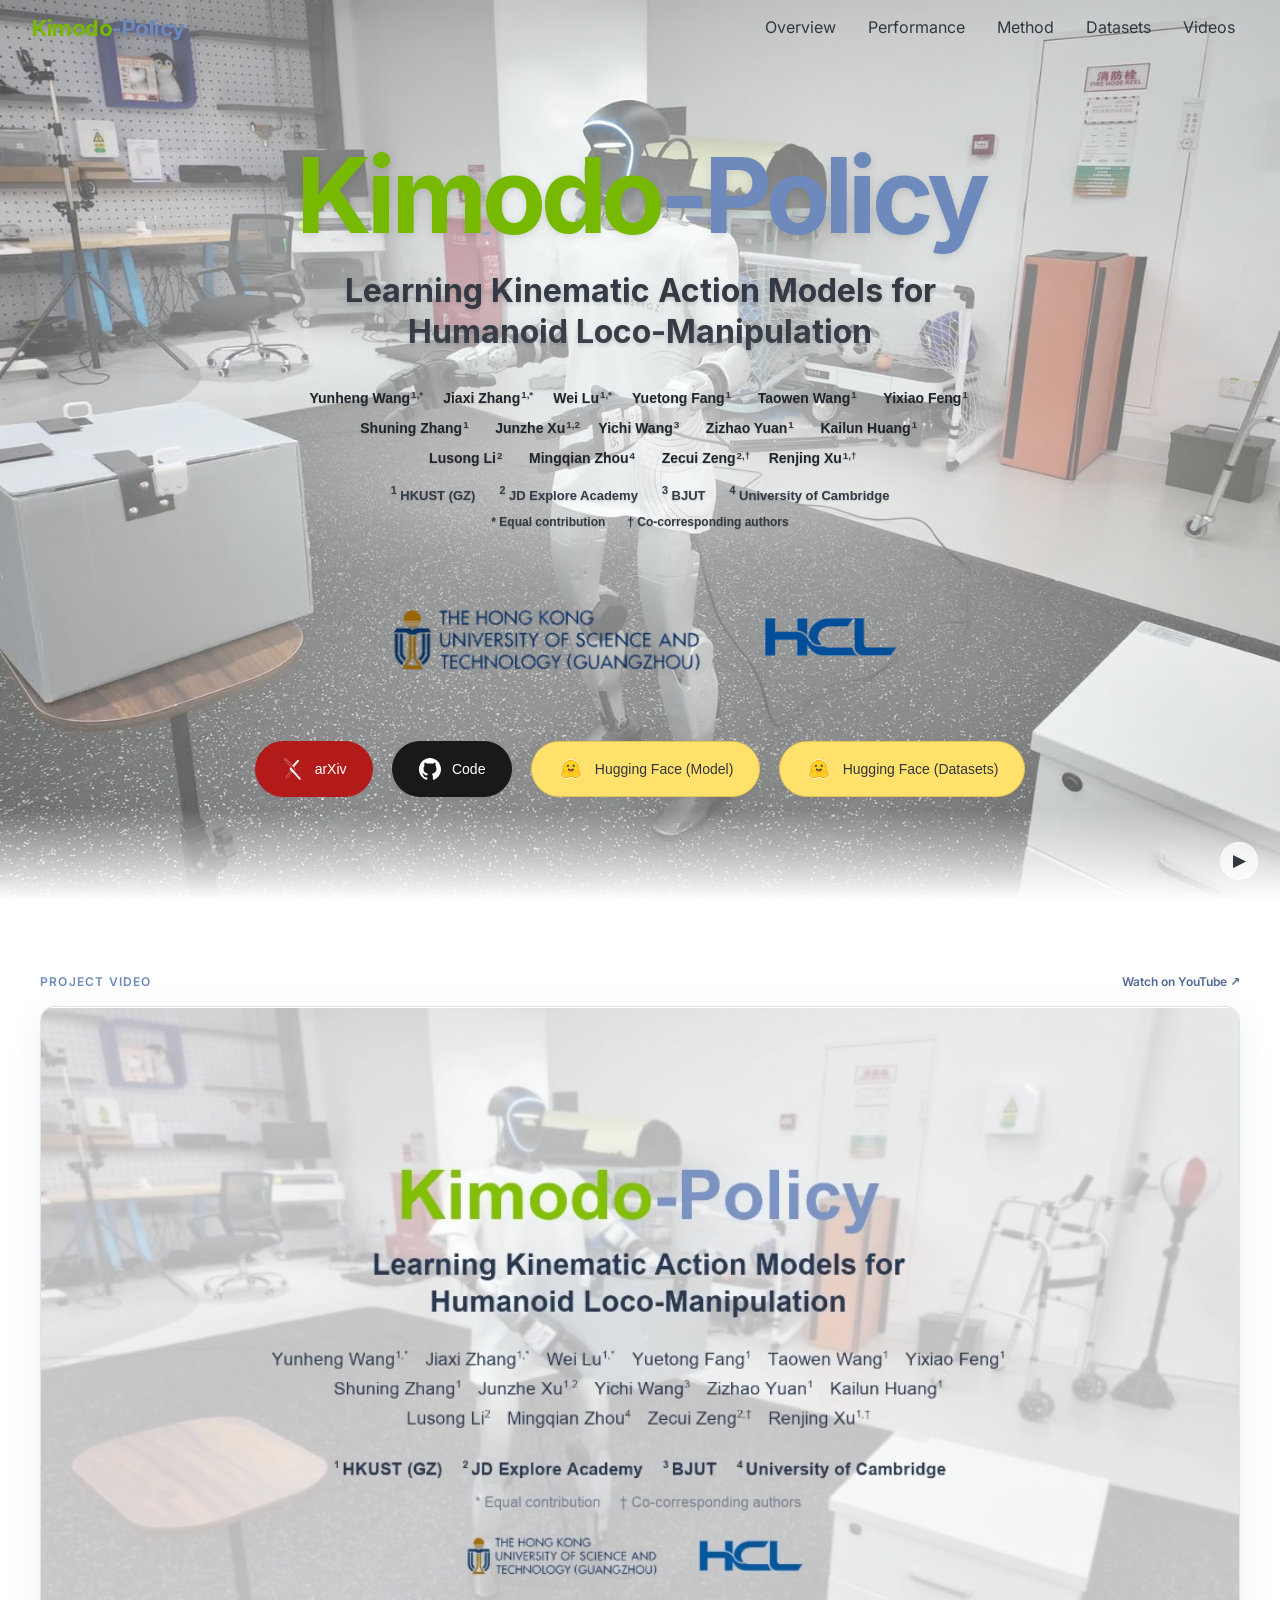
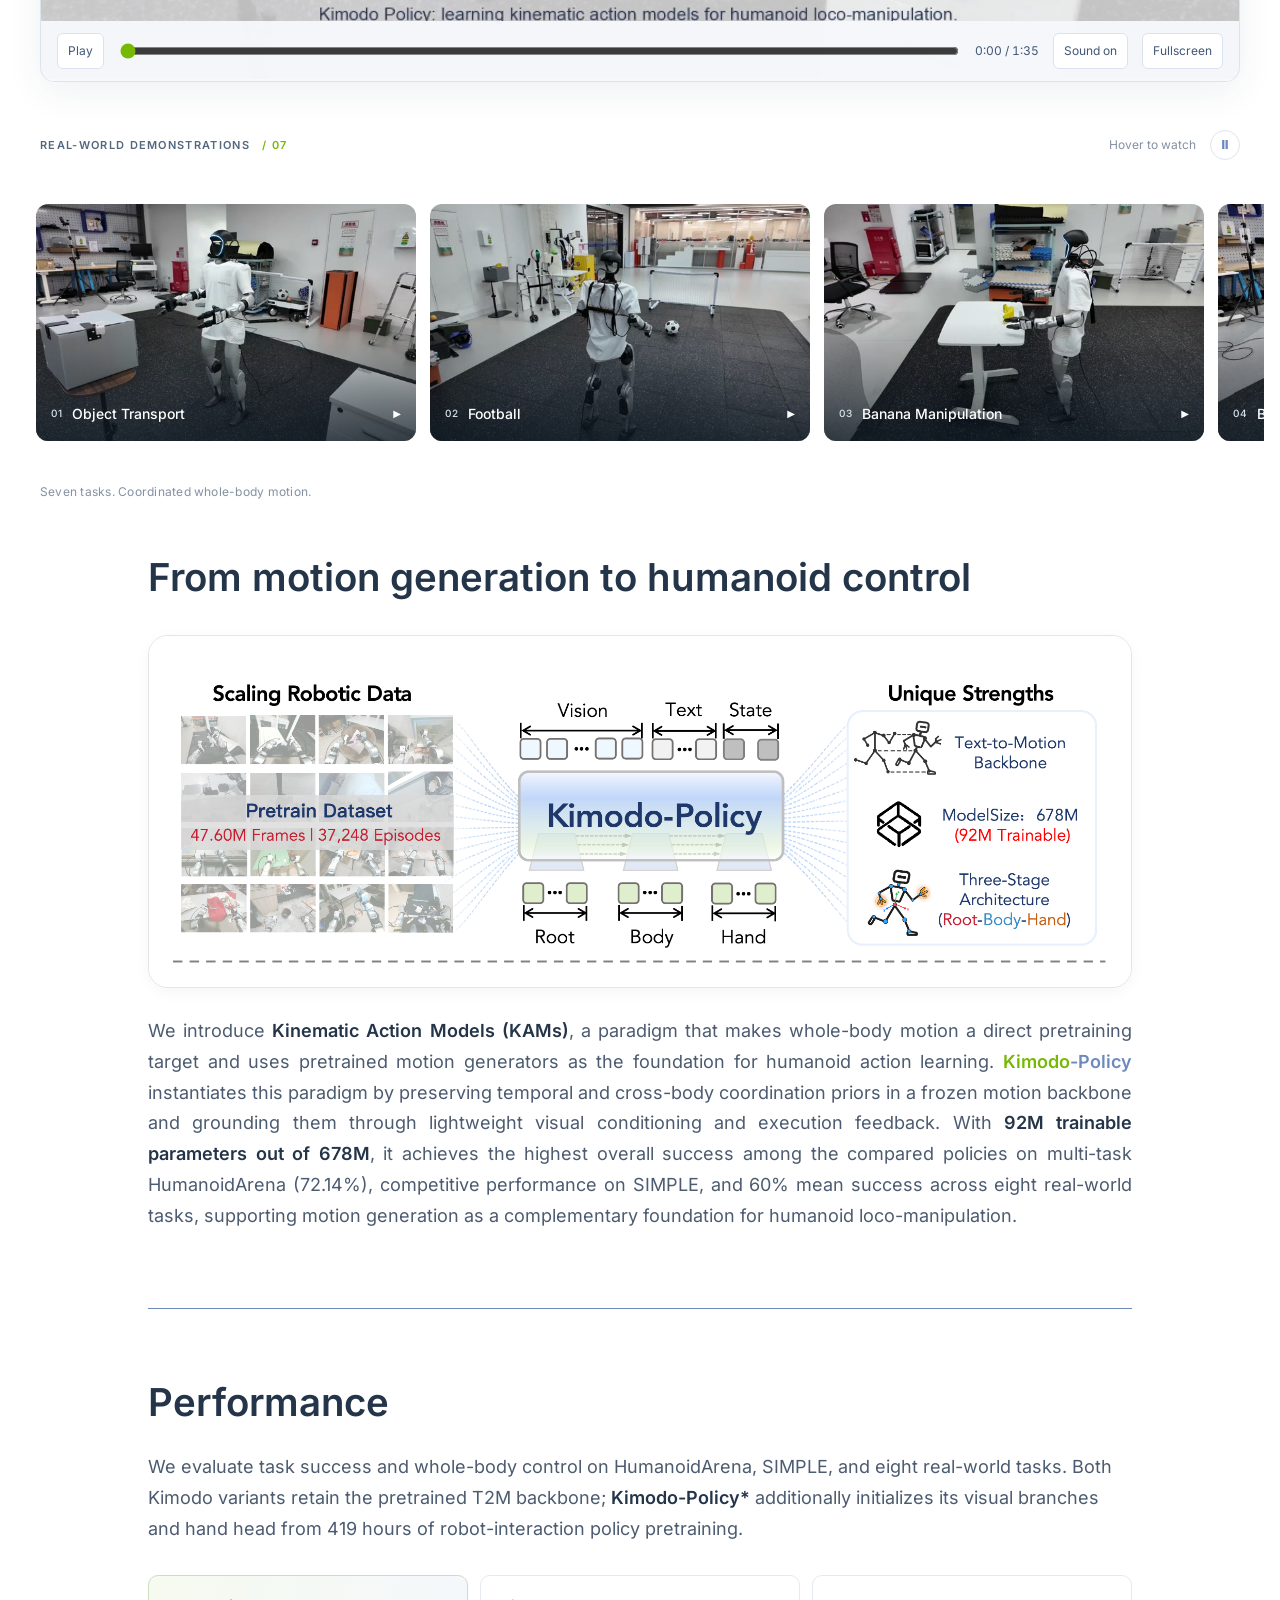
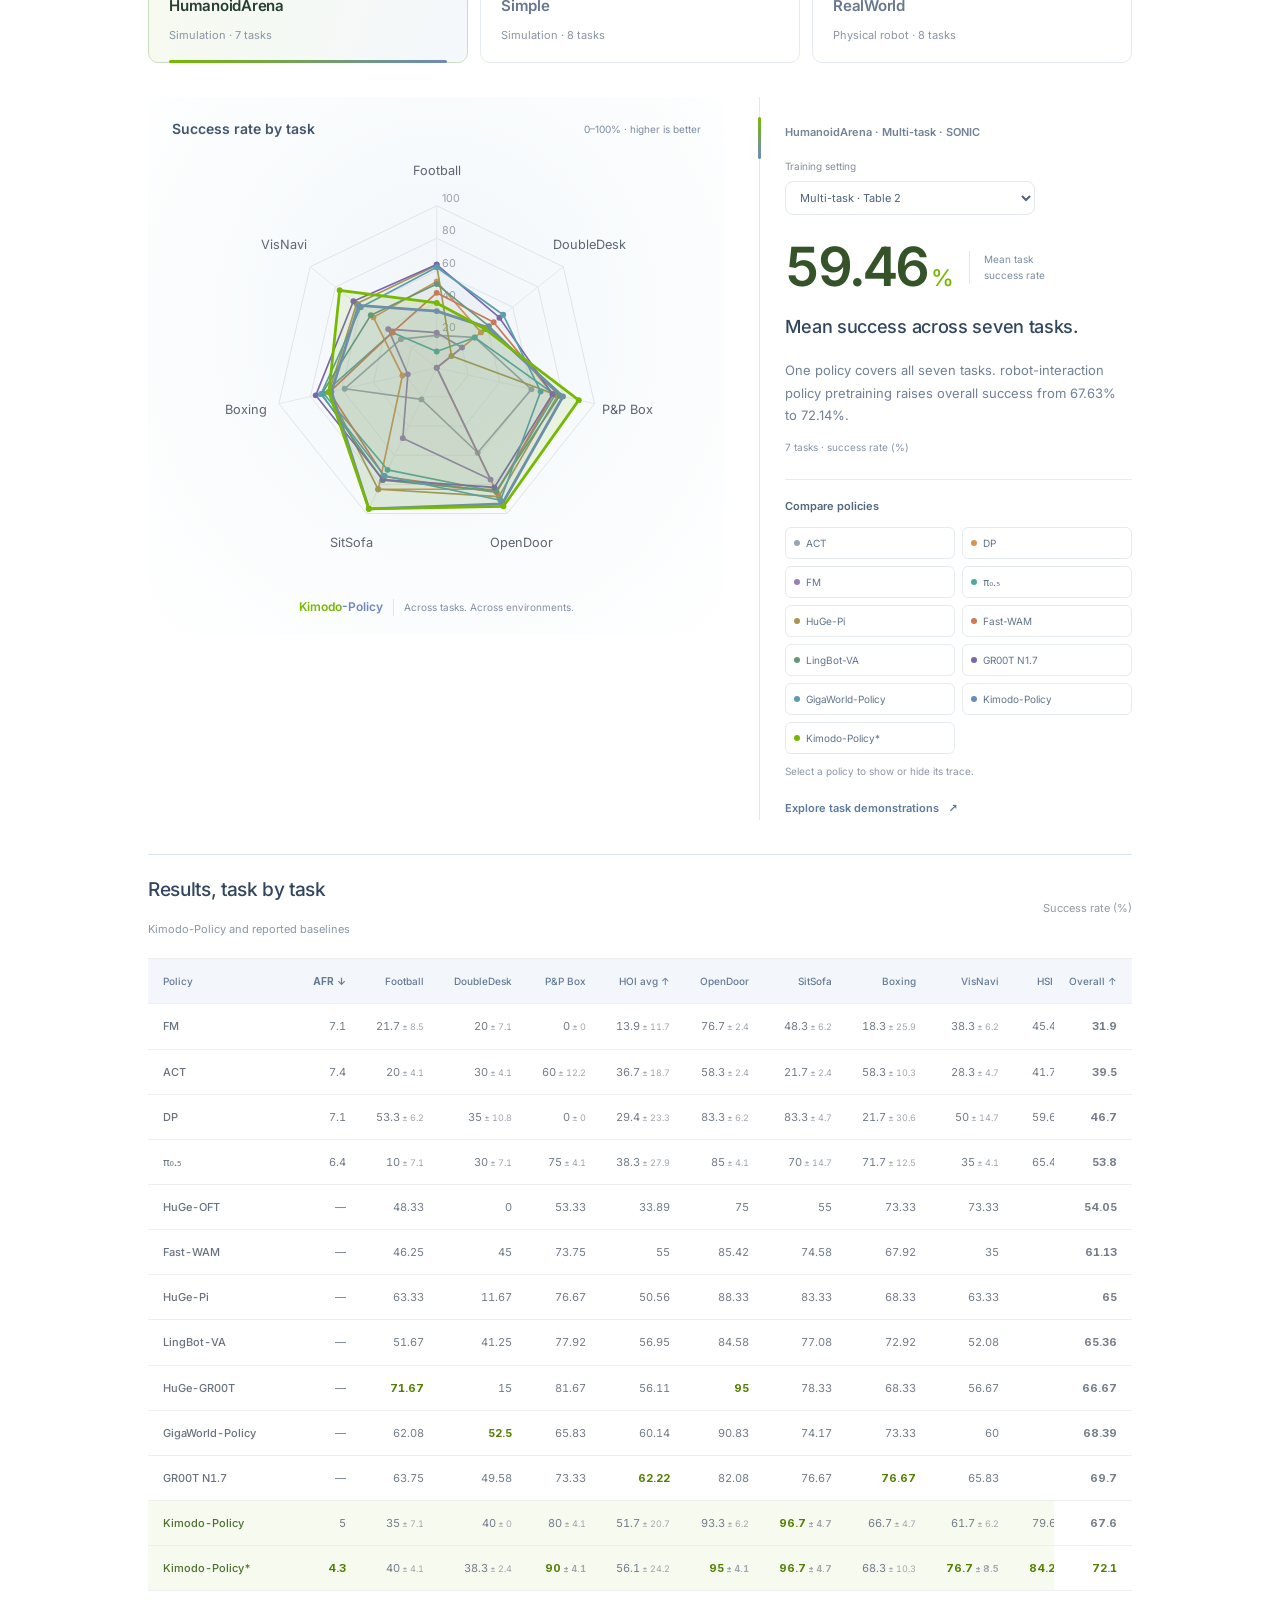
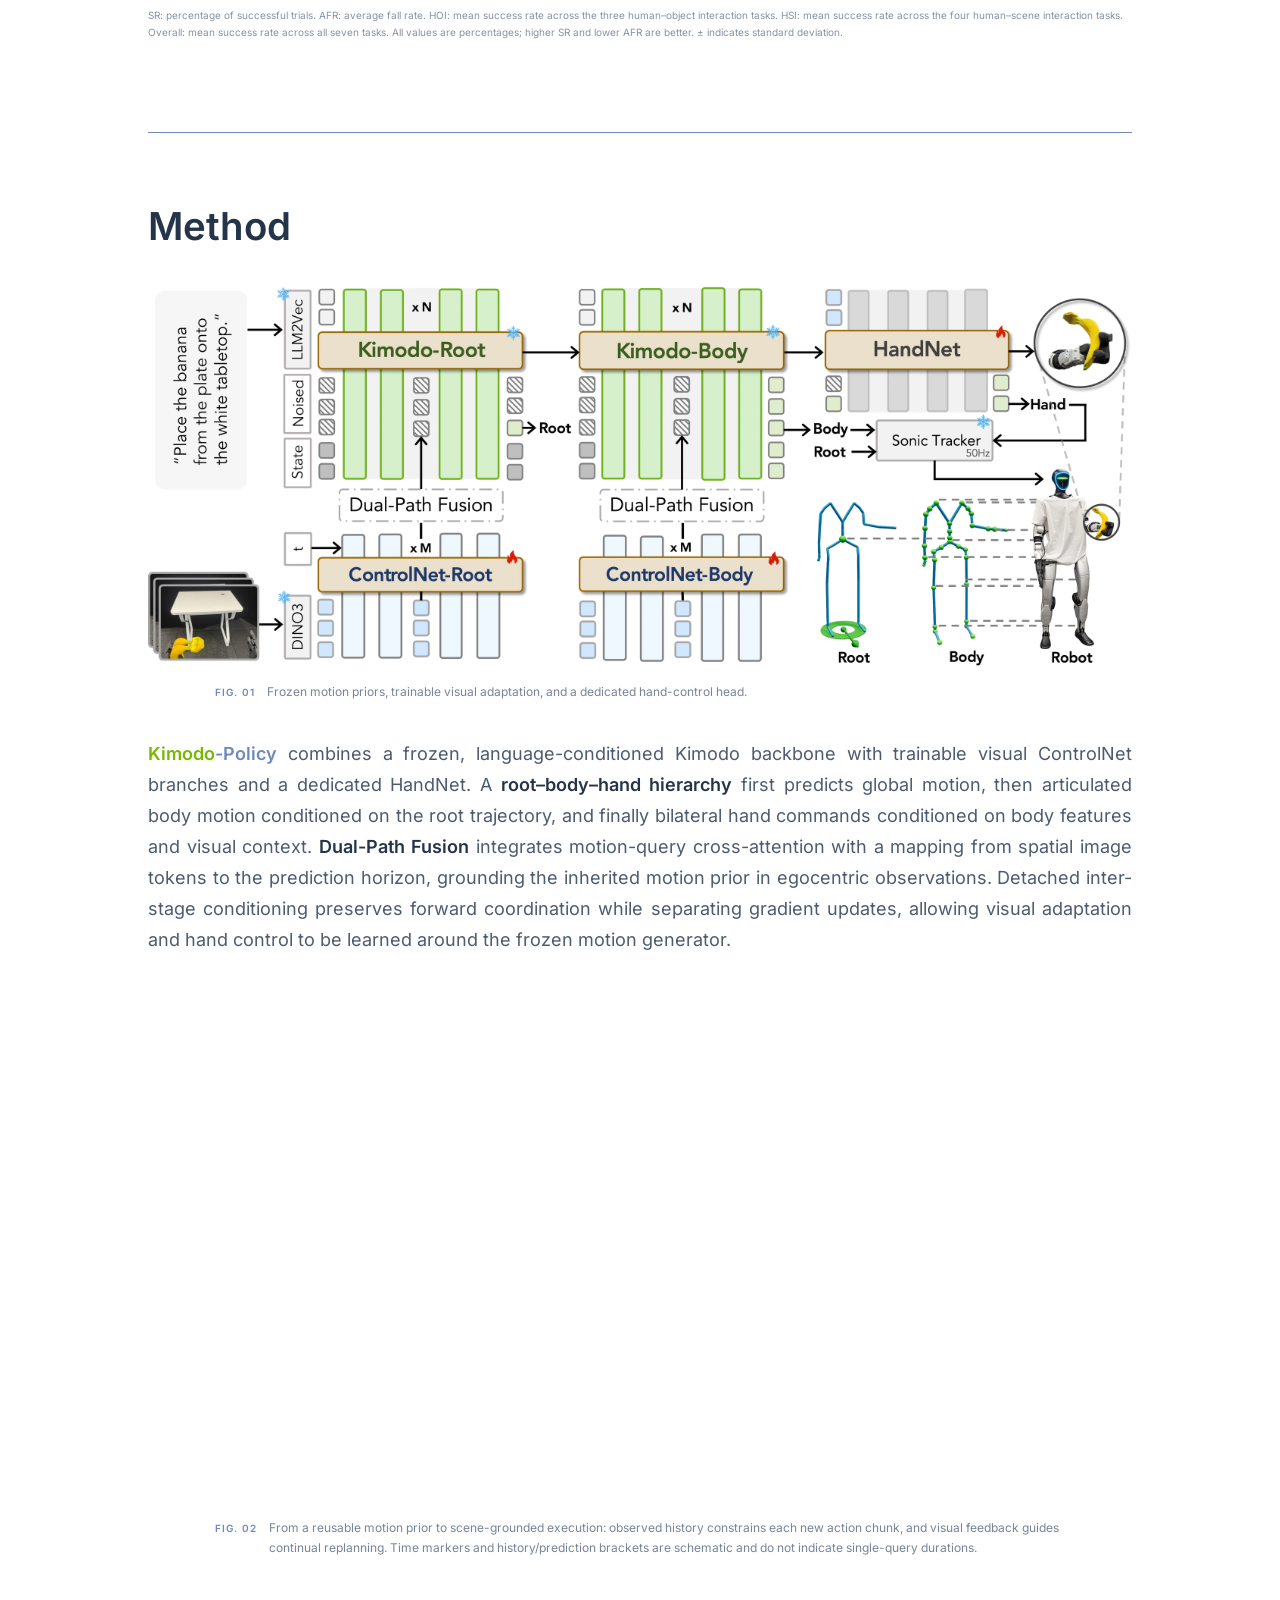
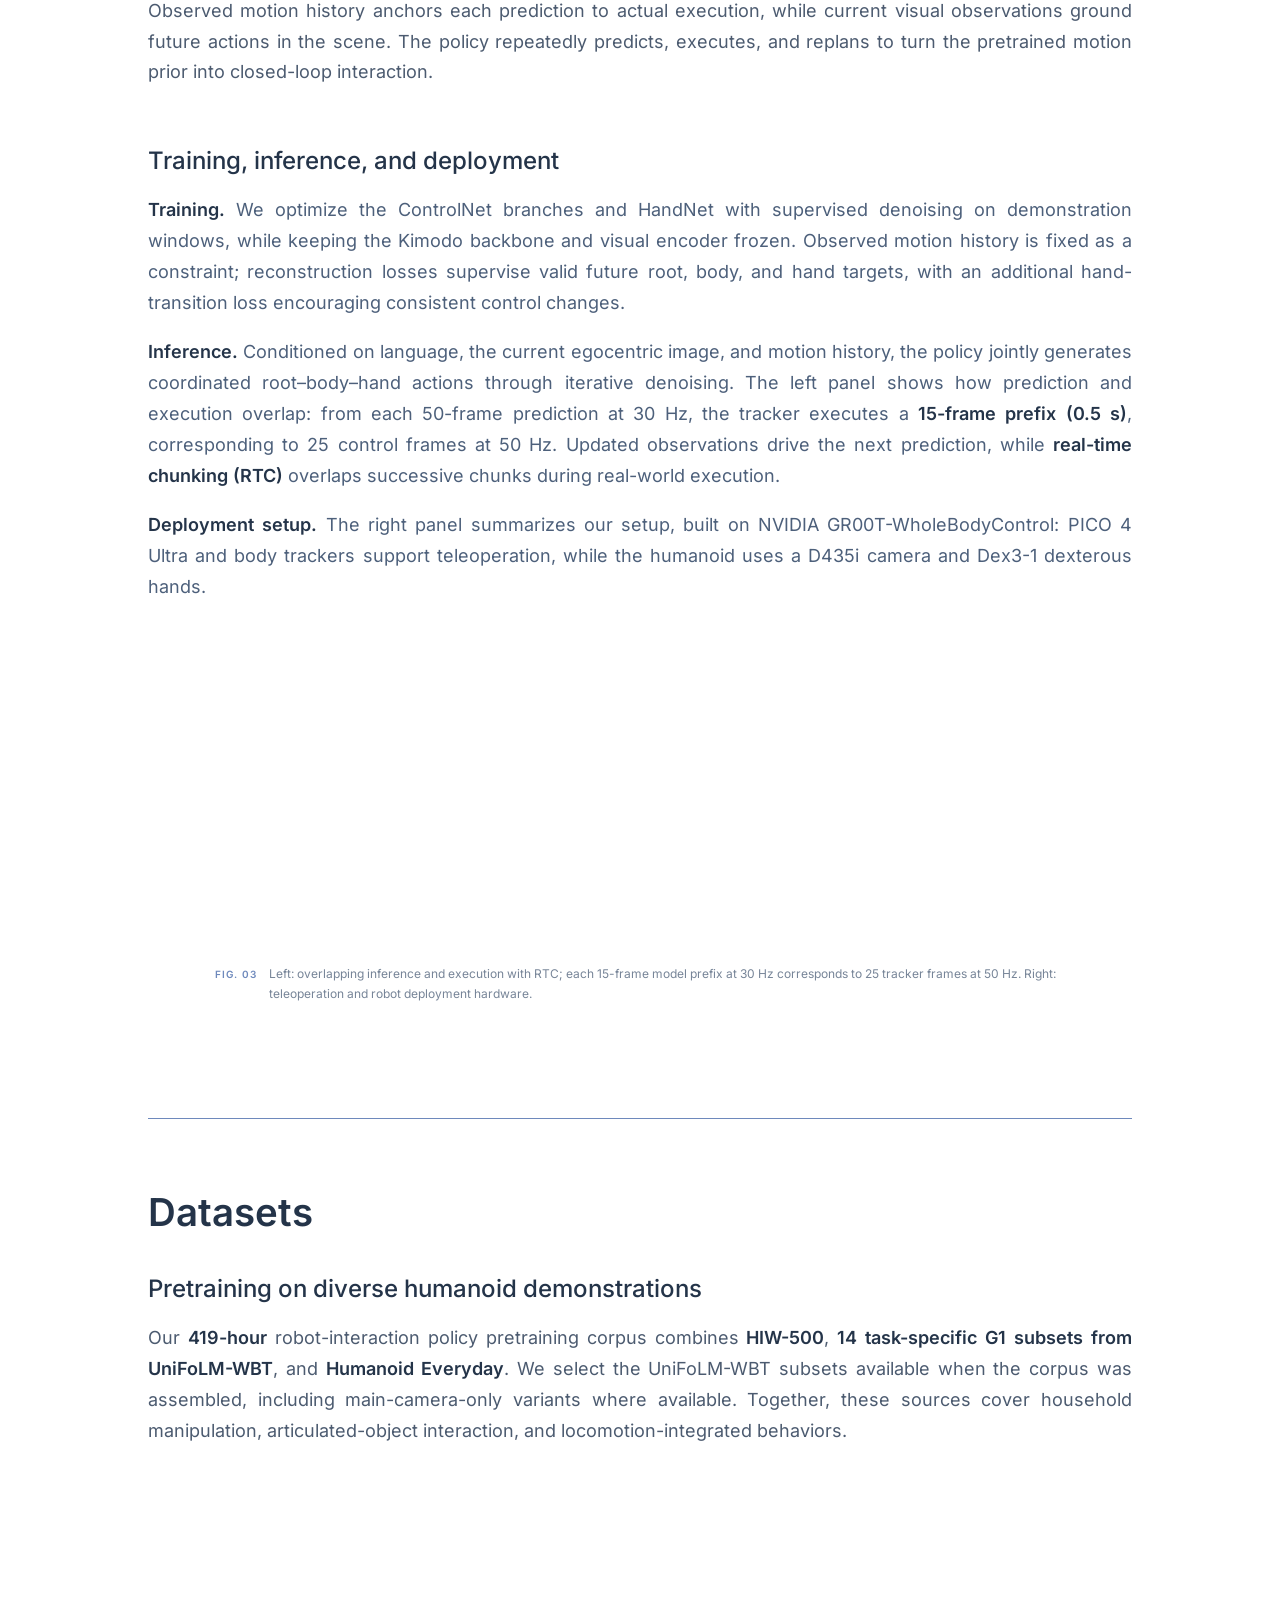
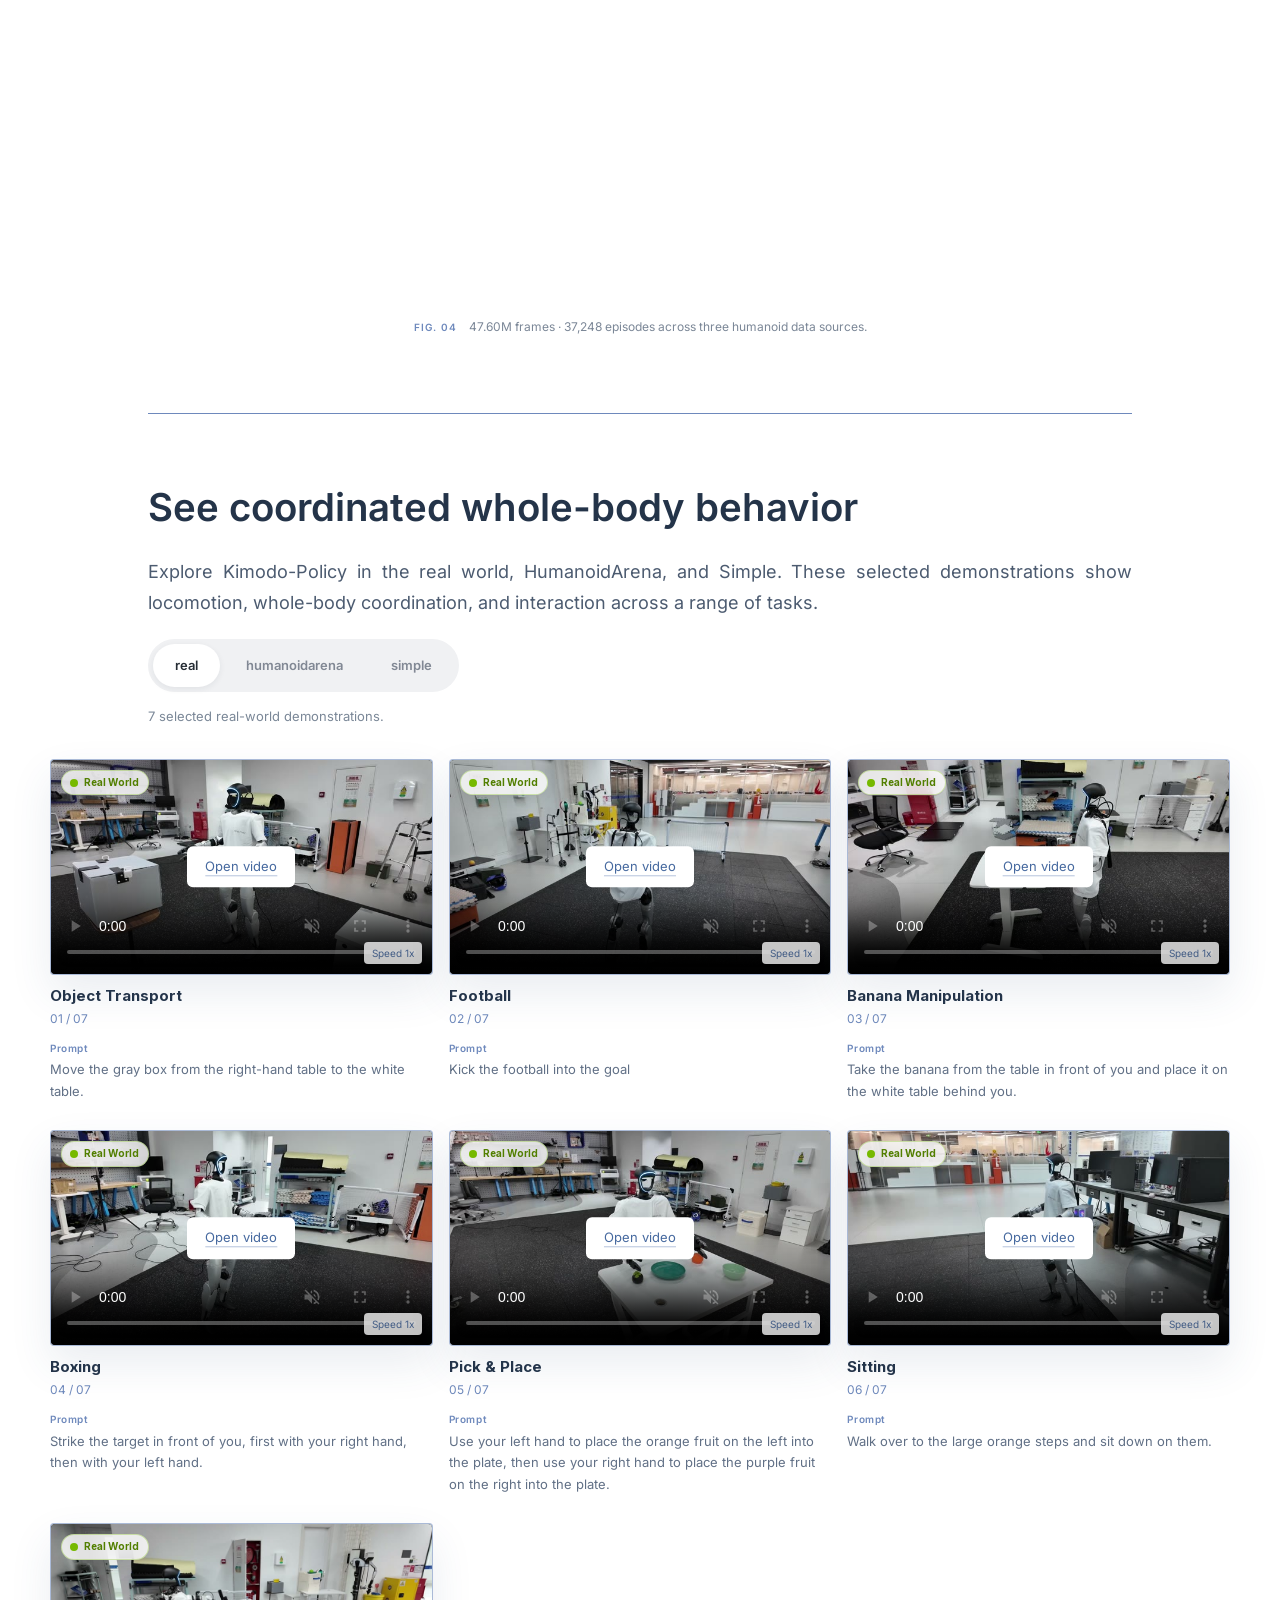
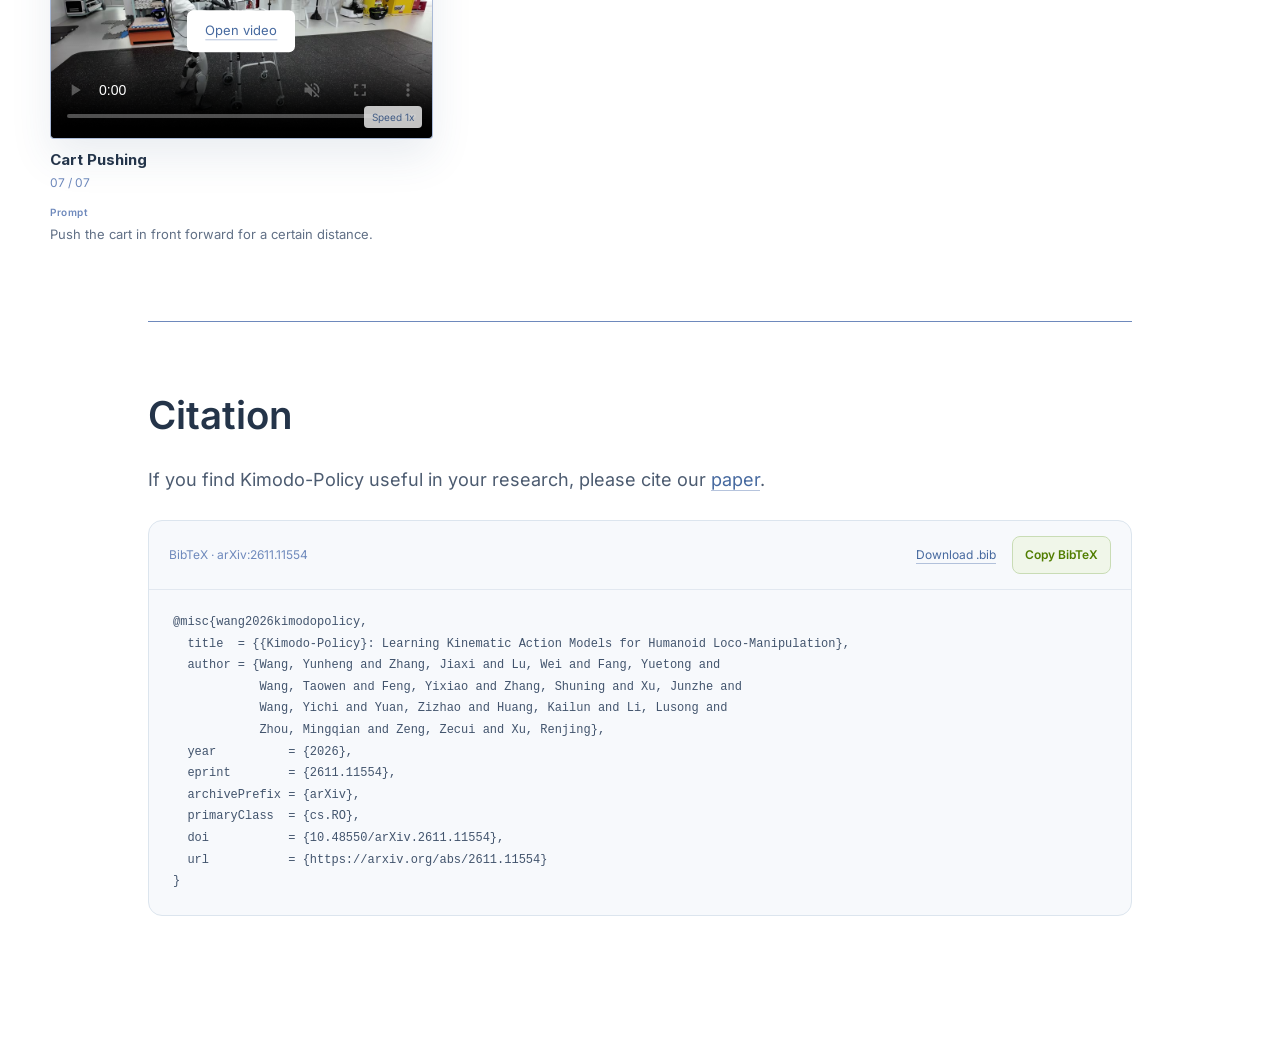
==== commit c409159b: "Place Performance before Method in content and navigation" ====
--- a/index.html
+++ b/index.html
@@ -13,8 +13,8 @@
 <a class="nav-brand" href="#top"><span class="kimodo">Kimodo</span><span class="policy">-Policy</span></a>
 <div class="sticky-nav-links">
 <a href="#overview">Overview</a>
+<a href="#performance">Performance</a>
 <a href="#method">Method</a>
-<a href="#performance">Performance</a>
 <a href="#datasets">Datasets</a>
 <a href="#videos">Videos</a>
 </div></nav></header><main>
@@ -67,20 +67,6 @@
 </div>
 <p>We introduce <strong>Kinematic Action Models (KAMs)</strong>, a paradigm that makes whole-body motion a direct pretraining target and uses pretrained motion generators as the foundation for humanoid action learning. <strong class="project-name"><span class="kimodo">Kimodo</span><span class="policy">-Policy</span></strong> instantiates this paradigm by preserving temporal and cross-body coordination priors in a frozen motion backbone and grounding them through lightweight visual conditioning and execution feedback. With <strong>92M trainable parameters out of 678M</strong>, it achieves the highest overall success among the compared policies on multi-task HumanoidArena (72.14%), competitive performance on SIMPLE, and 60% mean success across eight real-world tasks, supporting motion generation as a complementary foundation for humanoid loco-manipulation.</p>
 </section>
-<section id="method" class="paper-section" aria-labelledby="method-title">
-<h2 id="method-title">Method</h2>
-<figure class="paper-figure"><img data-src="figure/method-20261107.webp" width="2600" height="1018" alt="Frozen Kimodo root and body denoisers with trainable visual ControlNet branches and HandNet." loading="lazy" decoding="async"><figcaption><span class="figure-number">FIG. 01</span><span class="figure-caption-text">Frozen motion priors, trainable visual adaptation, and a dedicated hand-control head.</span></figcaption></figure>
-<p><strong class="project-name"><span class="kimodo">Kimodo</span><span class="policy">-Policy</span></strong> combines a frozen, language-conditioned Kimodo backbone with trainable visual ControlNet branches and a dedicated HandNet. A <strong>root–body–hand hierarchy</strong> first predicts global motion, then articulated body motion conditioned on the root trajectory, and finally bilateral hand commands conditioned on body features and visual context. <strong>Dual-Path Fusion</strong> integrates motion-query cross-attention with a mapping from spatial image tokens to the prediction horizon, grounding the inherited motion prior in egocentric observations. Detached inter-stage conditioning preserves forward coordination while separating gradient updates, allowing visual adaptation and hand control to be learned around the frozen motion generator.</p>
-<figure class="paper-figure"><div class="motion-replay" role="img" aria-label="Motion history and predicted actions: time axis, skeletal motion, then real-world humanoid execution."><div class="motion-layer motion-axis"><img data-src="figure/motion-prior-transfer-20261109.webp" width="2600" height="1358" alt="" decoding="async"></div><div class="motion-layer motion-skeleton"><img data-src="figure/motion-prior-transfer-20261109.webp" width="2600" height="1358" alt="" decoding="async"></div><div class="motion-layer motion-robot"><img data-src="figure/motion-prior-transfer-20261109.webp" width="2600" height="1358" alt="" decoding="async"></div></div><figcaption><span class="figure-number">FIG. 02</span><span class="figure-caption-text">From a reusable motion prior to scene-grounded execution: observed history constrains each new action chunk, and visual feedback guides continual replanning. Time markers and history/prediction brackets are schematic and do not indicate single-query durations.</span></figcaption></figure>
-<p>Observed motion history anchors each prediction to actual execution, while current visual observations ground future actions in the scene. The policy repeatedly predicts, executes, and replans to turn the pretrained motion prior into closed-loop interaction.</p>
-<div id="real-deployment" class="real-deployment">
-<h3>Training, inference, and deployment</h3>
-<p><strong>Training.</strong> We optimize the ControlNet branches and HandNet with supervised denoising on demonstration windows, while keeping the Kimodo backbone and visual encoder frozen. Observed motion history is fixed as a constraint; reconstruction losses supervise valid future root, body, and hand targets, with an additional hand-transition loss encouraging consistent control changes.</p>
-<p><strong>Inference.</strong> Conditioned on language, the current egocentric image, and motion history, the policy jointly generates coordinated root–body–hand actions through iterative denoising. The left panel shows how prediction and execution overlap: from each 50-frame prediction at 30 Hz, the tracker executes a <strong>15-frame prefix (0.5 s)</strong>, corresponding to 25 control frames at 50 Hz. Updated observations drive the next prediction, while <strong>real-time chunking (RTC)</strong> overlaps successive chunks during real-world execution.</p>
-<p><strong>Deployment setup.</strong> The right panel summarizes our setup, built on NVIDIA GR00T-WholeBodyControl: PICO 4 Ultra and body trackers support teleoperation, while the humanoid uses a D435i camera and Dex3-1 dexterous hands.</p>
-<figure class="paper-figure"><img data-src="figure/deployment-setup-20261107.webp" width="2600" height="829" alt="Closed-loop execution timing with overlapping action chunks, alongside PICO 4 Ultra teleoperation, D435i camera, and Dex3-1 hands." loading="lazy" decoding="async"><figcaption><span class="figure-number">FIG. 03</span><span class="figure-caption-text">Left: overlapping inference and execution with RTC; each 15-frame model prefix at 30 Hz corresponds to 25 tracker frames at 50 Hz. Right: teleoperation and robot deployment hardware.</span></figcaption></figure>
-</div>
-</section>
 <section id="performance" class="paper-section evaluation" aria-labelledby="performance-title">
 <h2 id="performance-title">Performance</h2>
 <p>We evaluate task success and whole-body control on HumanoidArena, SIMPLE, and eight real-world tasks. Both Kimodo variants retain the pretrained T2M backbone; <strong>Kimodo-Policy*</strong> additionally initializes its visual branches and hand head from 419 hours of robot-interaction policy pretraining.</p>
@@ -103,6 +89,20 @@
 </div></div>
 <div class="eval-comparison"><div class="eval-comparison-heading"><div><h3>Results, task by task</h3><p class="eval-table-subtitle">Kimodo-Policy and reported baselines</p></div><span>Success rate (%)</span></div>
 <div class="eval-table-scroll" role="region" aria-label="Evaluation values; scroll horizontally for all tasks" tabindex="0"><table id="eval-table"><caption class="sr-only">Success rates reported in the Kimodo-Policy paper</caption><thead></thead><tbody></tbody></table></div><p id="eval-table-note"></p></div>
+</section>
+<section id="method" class="paper-section" aria-labelledby="method-title">
+<h2 id="method-title">Method</h2>
+<figure class="paper-figure"><img data-src="figure/method-20261107.webp" width="2600" height="1018" alt="Frozen Kimodo root and body denoisers with trainable visual ControlNet branches and HandNet." loading="lazy" decoding="async"><figcaption><span class="figure-number">FIG. 01</span><span class="figure-caption-text">Frozen motion priors, trainable visual adaptation, and a dedicated hand-control head.</span></figcaption></figure>
+<p><strong class="project-name"><span class="kimodo">Kimodo</span><span class="policy">-Policy</span></strong> combines a frozen, language-conditioned Kimodo backbone with trainable visual ControlNet branches and a dedicated HandNet. A <strong>root–body–hand hierarchy</strong> first predicts global motion, then articulated body motion conditioned on the root trajectory, and finally bilateral hand commands conditioned on body features and visual context. <strong>Dual-Path Fusion</strong> integrates motion-query cross-attention with a mapping from spatial image tokens to the prediction horizon, grounding the inherited motion prior in egocentric observations. Detached inter-stage conditioning preserves forward coordination while separating gradient updates, allowing visual adaptation and hand control to be learned around the frozen motion generator.</p>
+<figure class="paper-figure"><div class="motion-replay" role="img" aria-label="Motion history and predicted actions: time axis, skeletal motion, then real-world humanoid execution."><div class="motion-layer motion-axis"><img data-src="figure/motion-prior-transfer-20261109.webp" width="2600" height="1358" alt="" decoding="async"></div><div class="motion-layer motion-skeleton"><img data-src="figure/motion-prior-transfer-20261109.webp" width="2600" height="1358" alt="" decoding="async"></div><div class="motion-layer motion-robot"><img data-src="figure/motion-prior-transfer-20261109.webp" width="2600" height="1358" alt="" decoding="async"></div></div><figcaption><span class="figure-number">FIG. 02</span><span class="figure-caption-text">From a reusable motion prior to scene-grounded execution: observed history constrains each new action chunk, and visual feedback guides continual replanning. Time markers and history/prediction brackets are schematic and do not indicate single-query durations.</span></figcaption></figure>
+<p>Observed motion history anchors each prediction to actual execution, while current visual observations ground future actions in the scene. The policy repeatedly predicts, executes, and replans to turn the pretrained motion prior into closed-loop interaction.</p>
+<div id="real-deployment" class="real-deployment">
+<h3>Training, inference, and deployment</h3>
+<p><strong>Training.</strong> We optimize the ControlNet branches and HandNet with supervised denoising on demonstration windows, while keeping the Kimodo backbone and visual encoder frozen. Observed motion history is fixed as a constraint; reconstruction losses supervise valid future root, body, and hand targets, with an additional hand-transition loss encouraging consistent control changes.</p>
+<p><strong>Inference.</strong> Conditioned on language, the current egocentric image, and motion history, the policy jointly generates coordinated root–body–hand actions through iterative denoising. The left panel shows how prediction and execution overlap: from each 50-frame prediction at 30 Hz, the tracker executes a <strong>15-frame prefix (0.5 s)</strong>, corresponding to 25 control frames at 50 Hz. Updated observations drive the next prediction, while <strong>real-time chunking (RTC)</strong> overlaps successive chunks during real-world execution.</p>
+<p><strong>Deployment setup.</strong> The right panel summarizes our setup, built on NVIDIA GR00T-WholeBodyControl: PICO 4 Ultra and body trackers support teleoperation, while the humanoid uses a D435i camera and Dex3-1 dexterous hands.</p>
+<figure class="paper-figure"><img data-src="figure/deployment-setup-20261107.webp" width="2600" height="829" alt="Closed-loop execution timing with overlapping action chunks, alongside PICO 4 Ultra teleoperation, D435i camera, and Dex3-1 hands." loading="lazy" decoding="async"><figcaption><span class="figure-number">FIG. 03</span><span class="figure-caption-text">Left: overlapping inference and execution with RTC; each 15-frame model prefix at 30 Hz corresponds to 25 tracker frames at 50 Hz. Right: teleoperation and robot deployment hardware.</span></figcaption></figure>
+</div>
 </section>
 <section id="datasets" class="paper-section" aria-labelledby="datasets-title">
 <h2 id="datasets-title">Datasets</h2>
